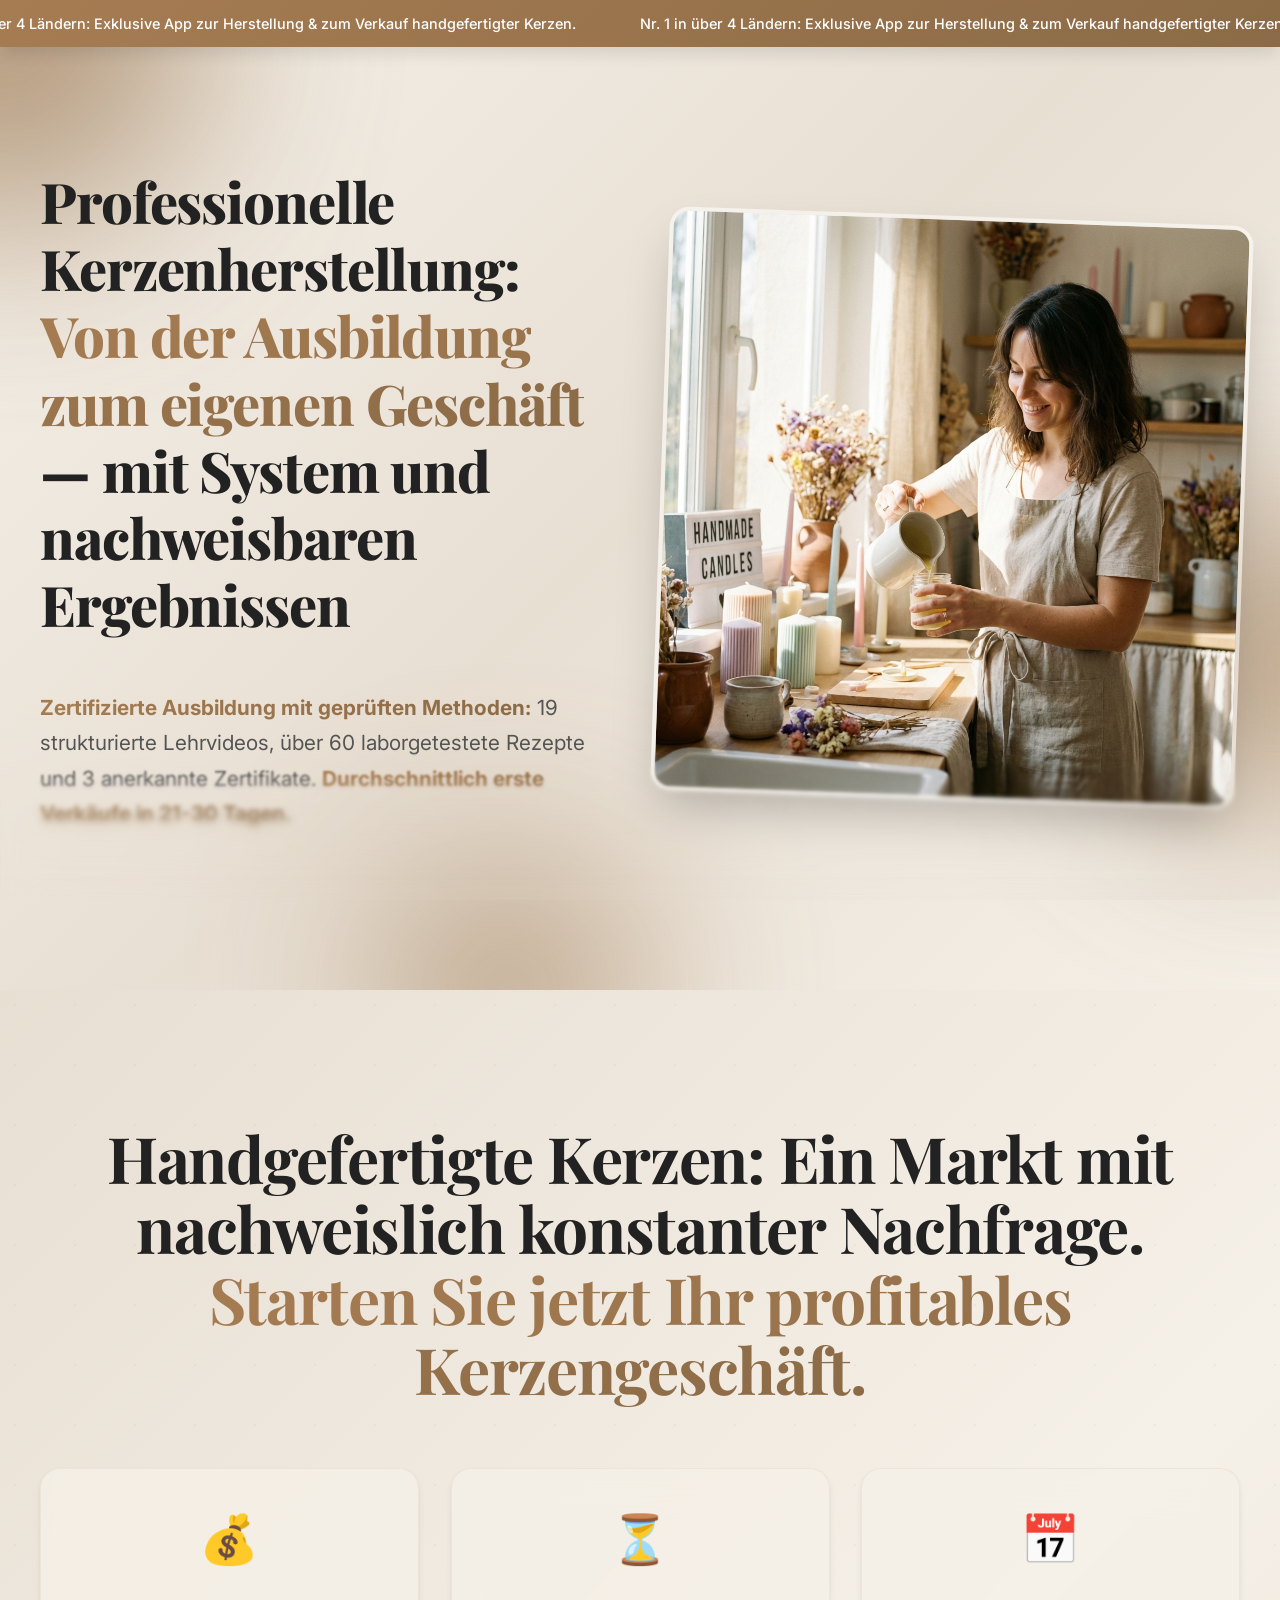
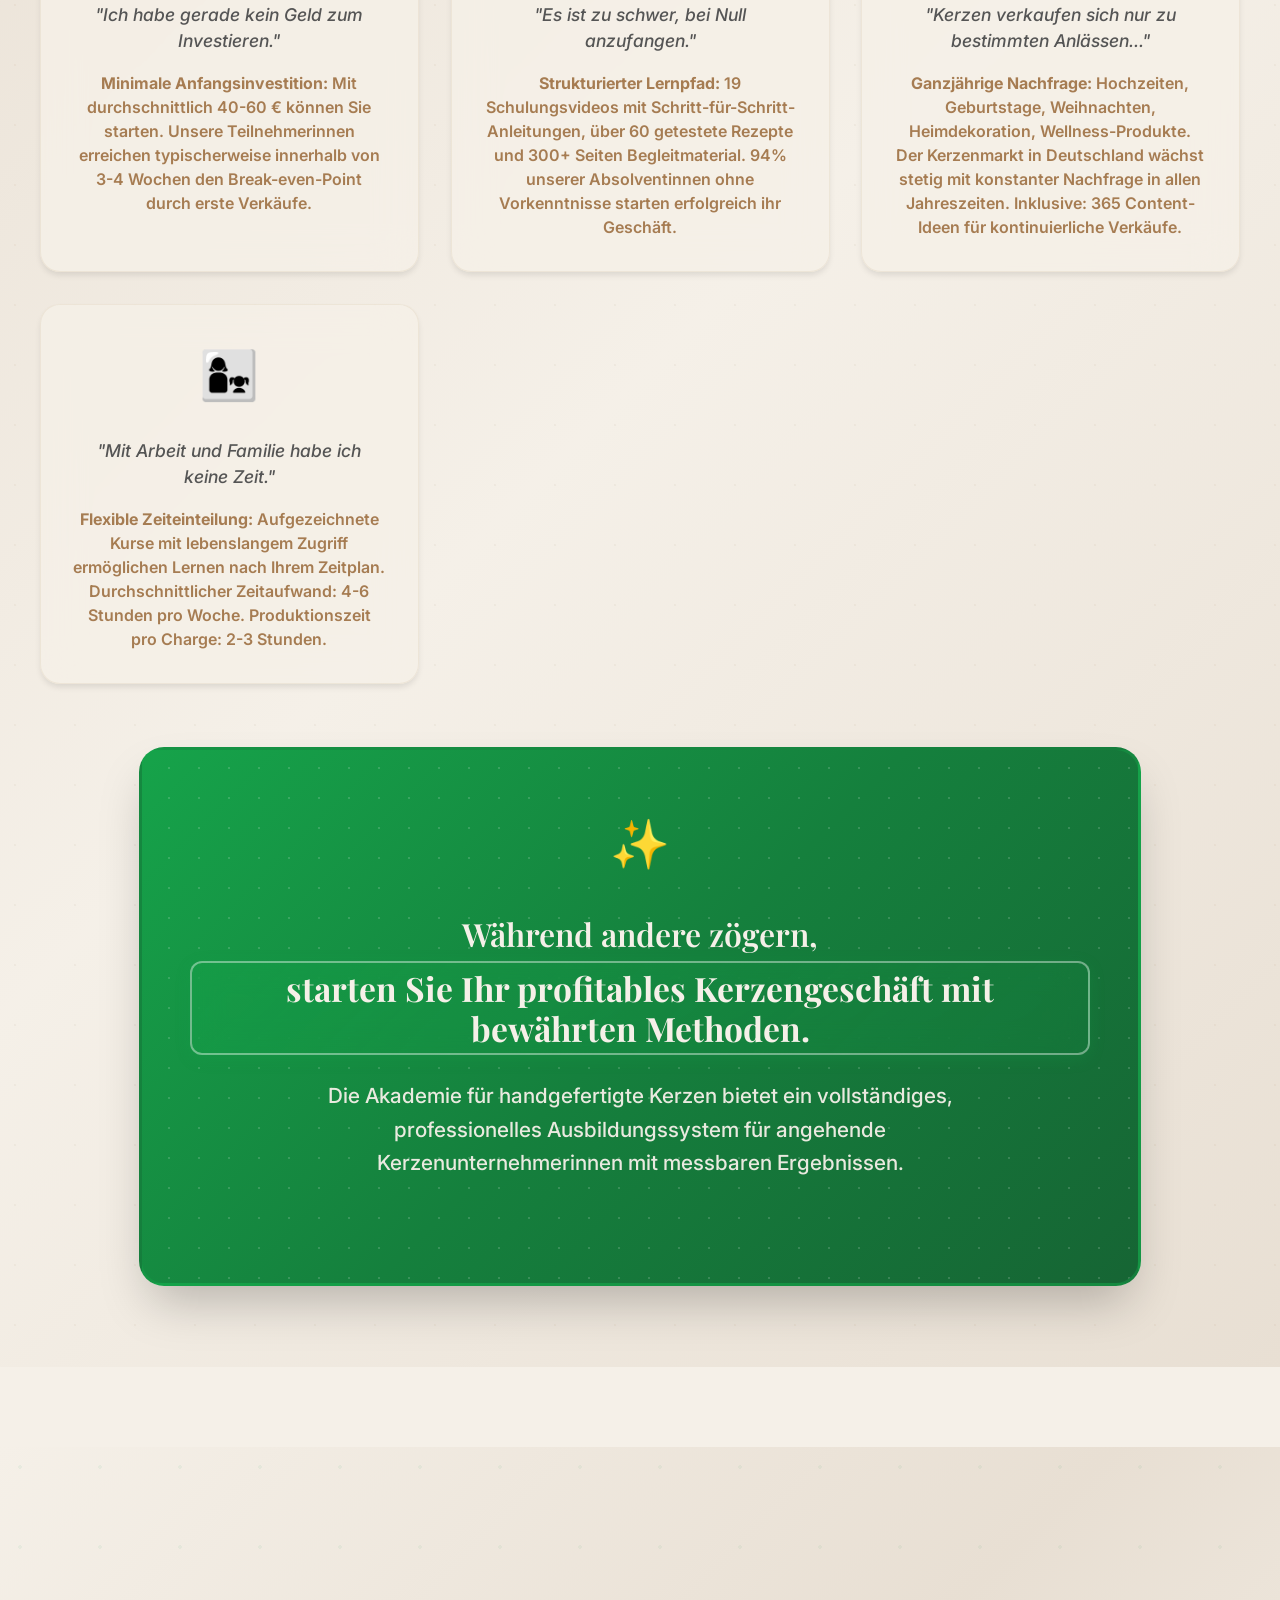
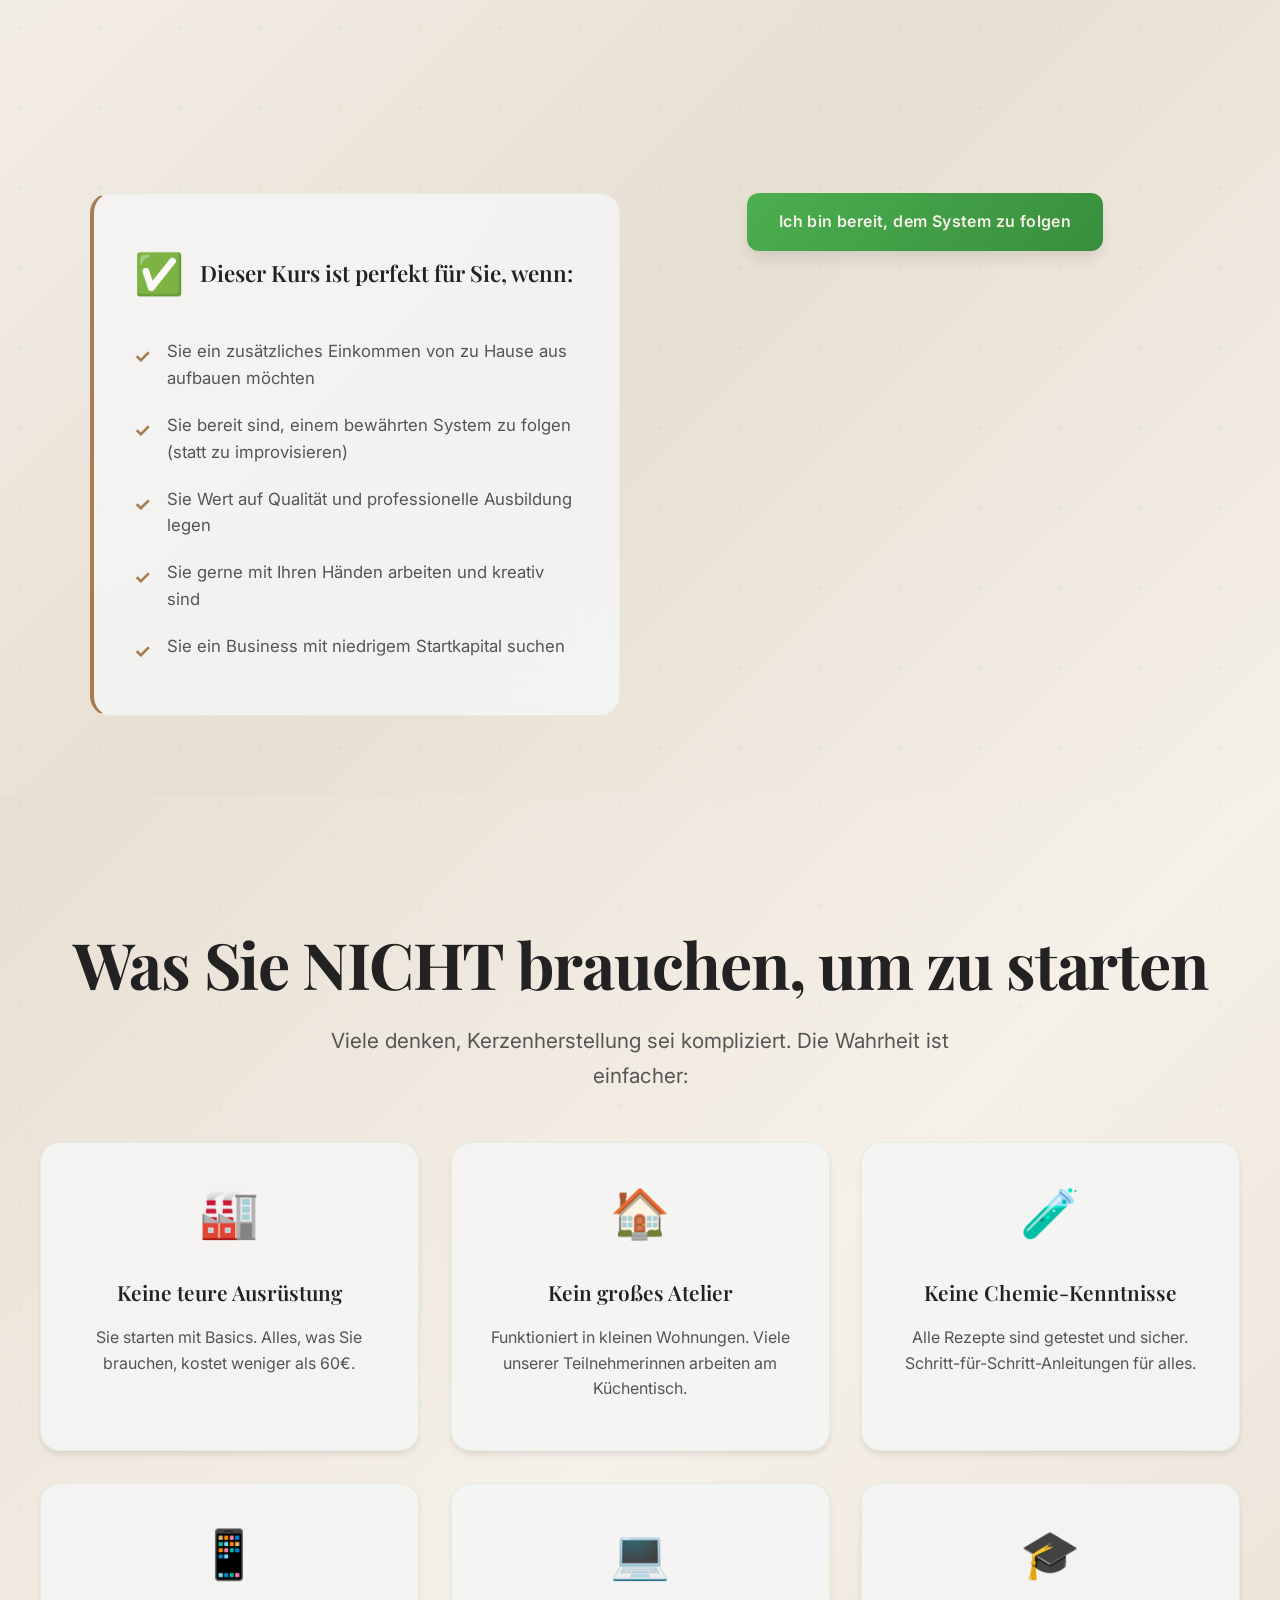
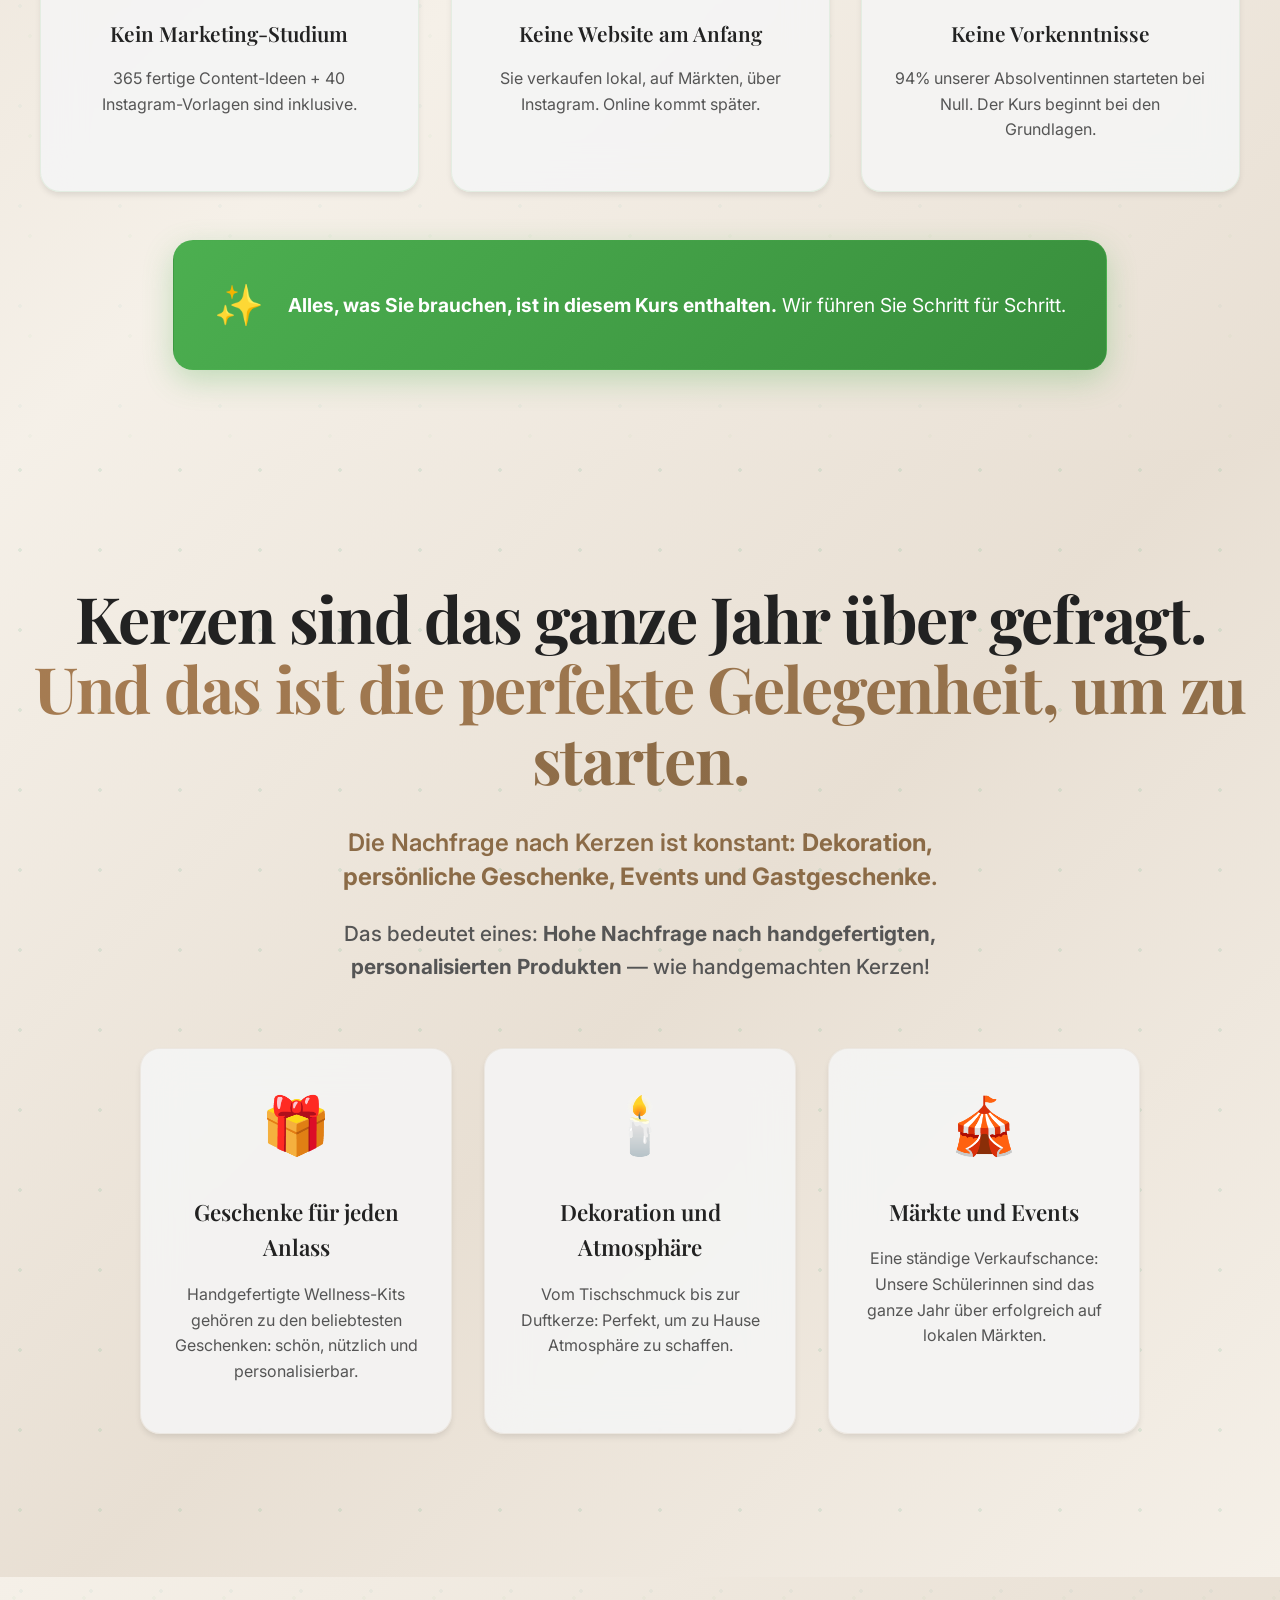
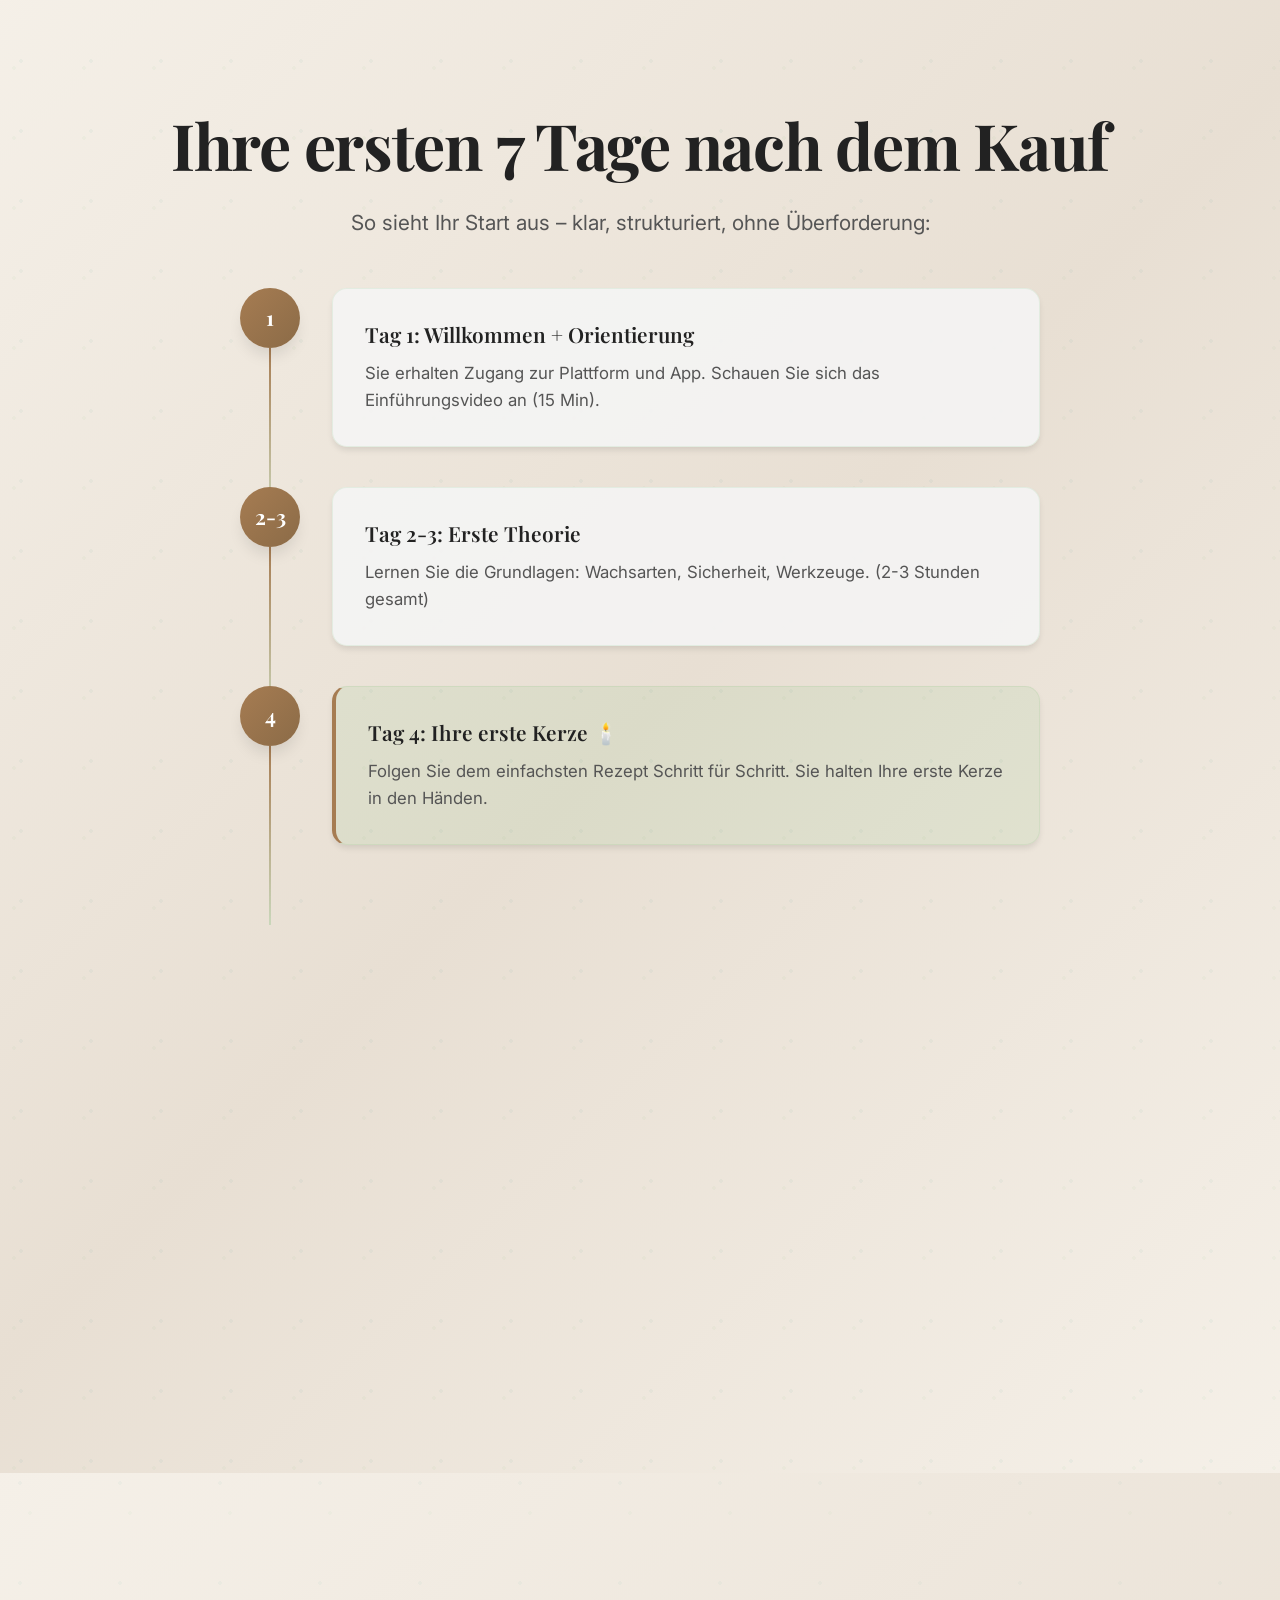
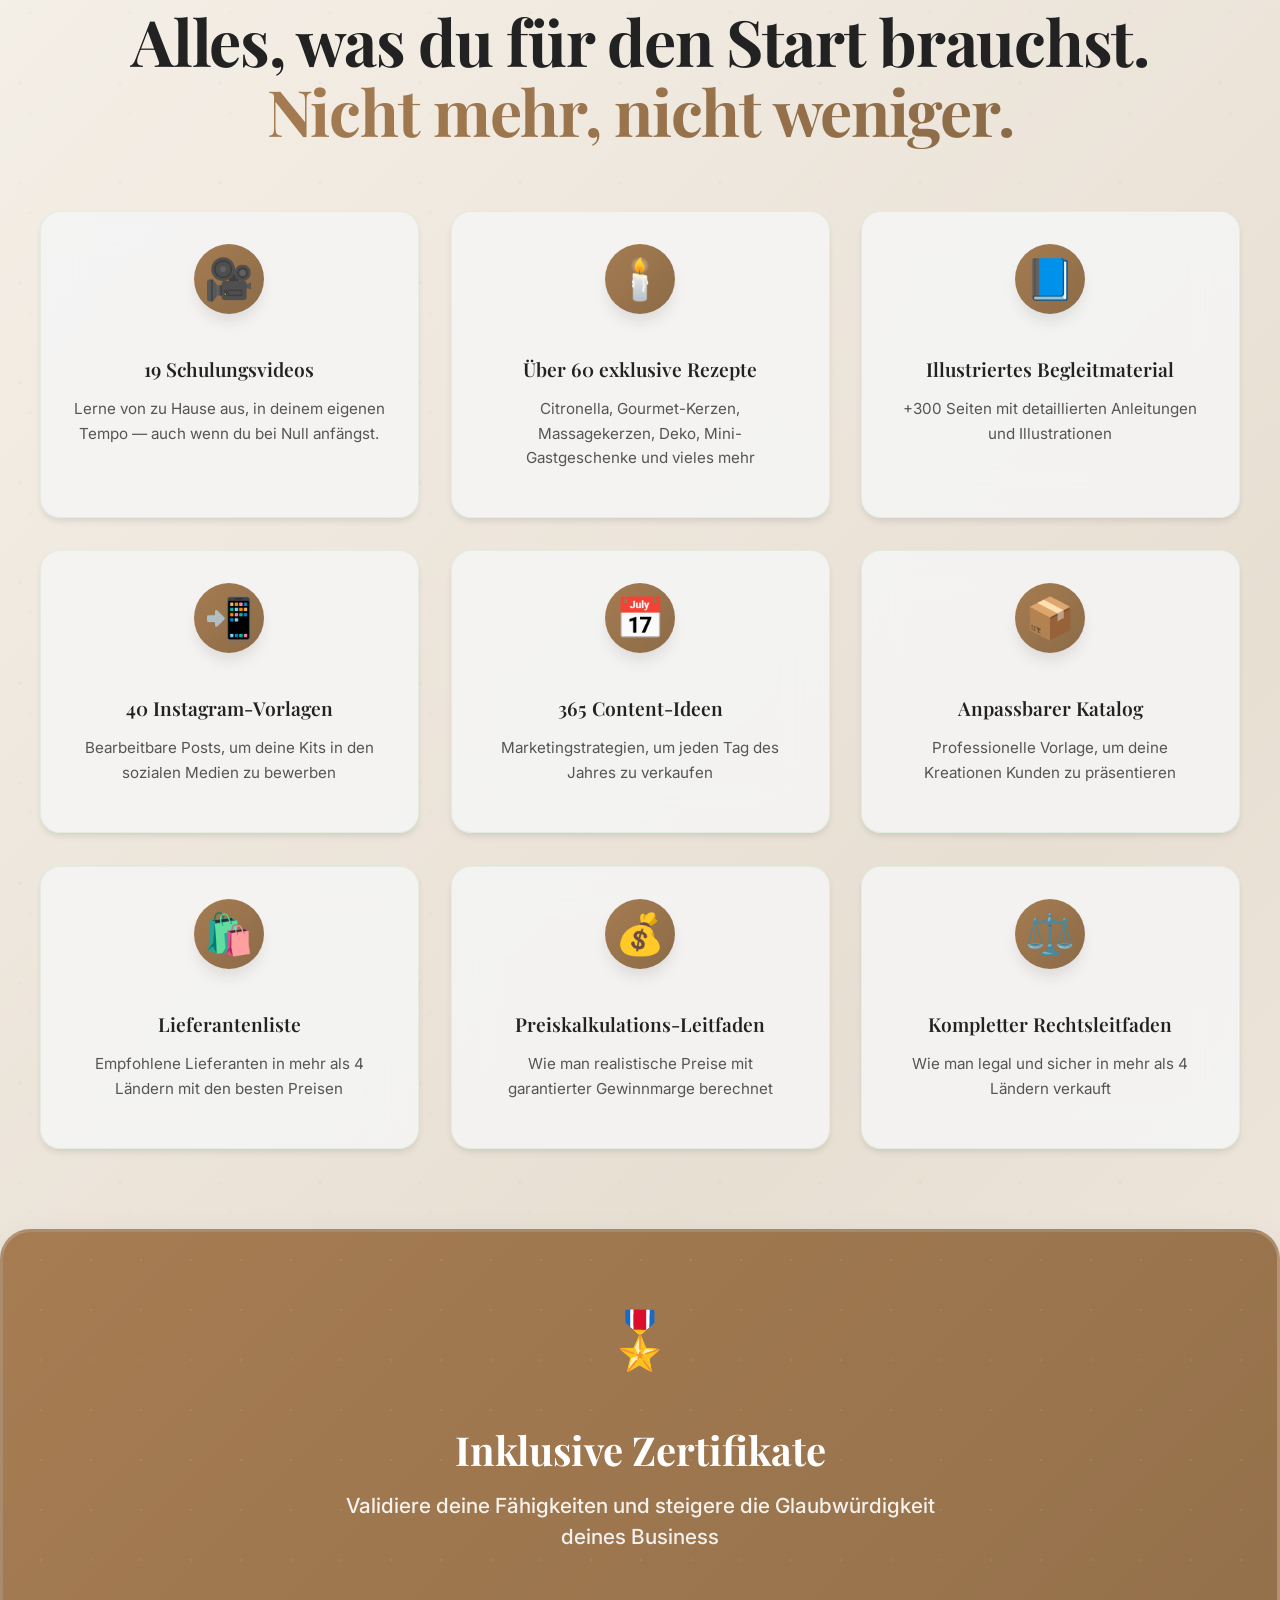
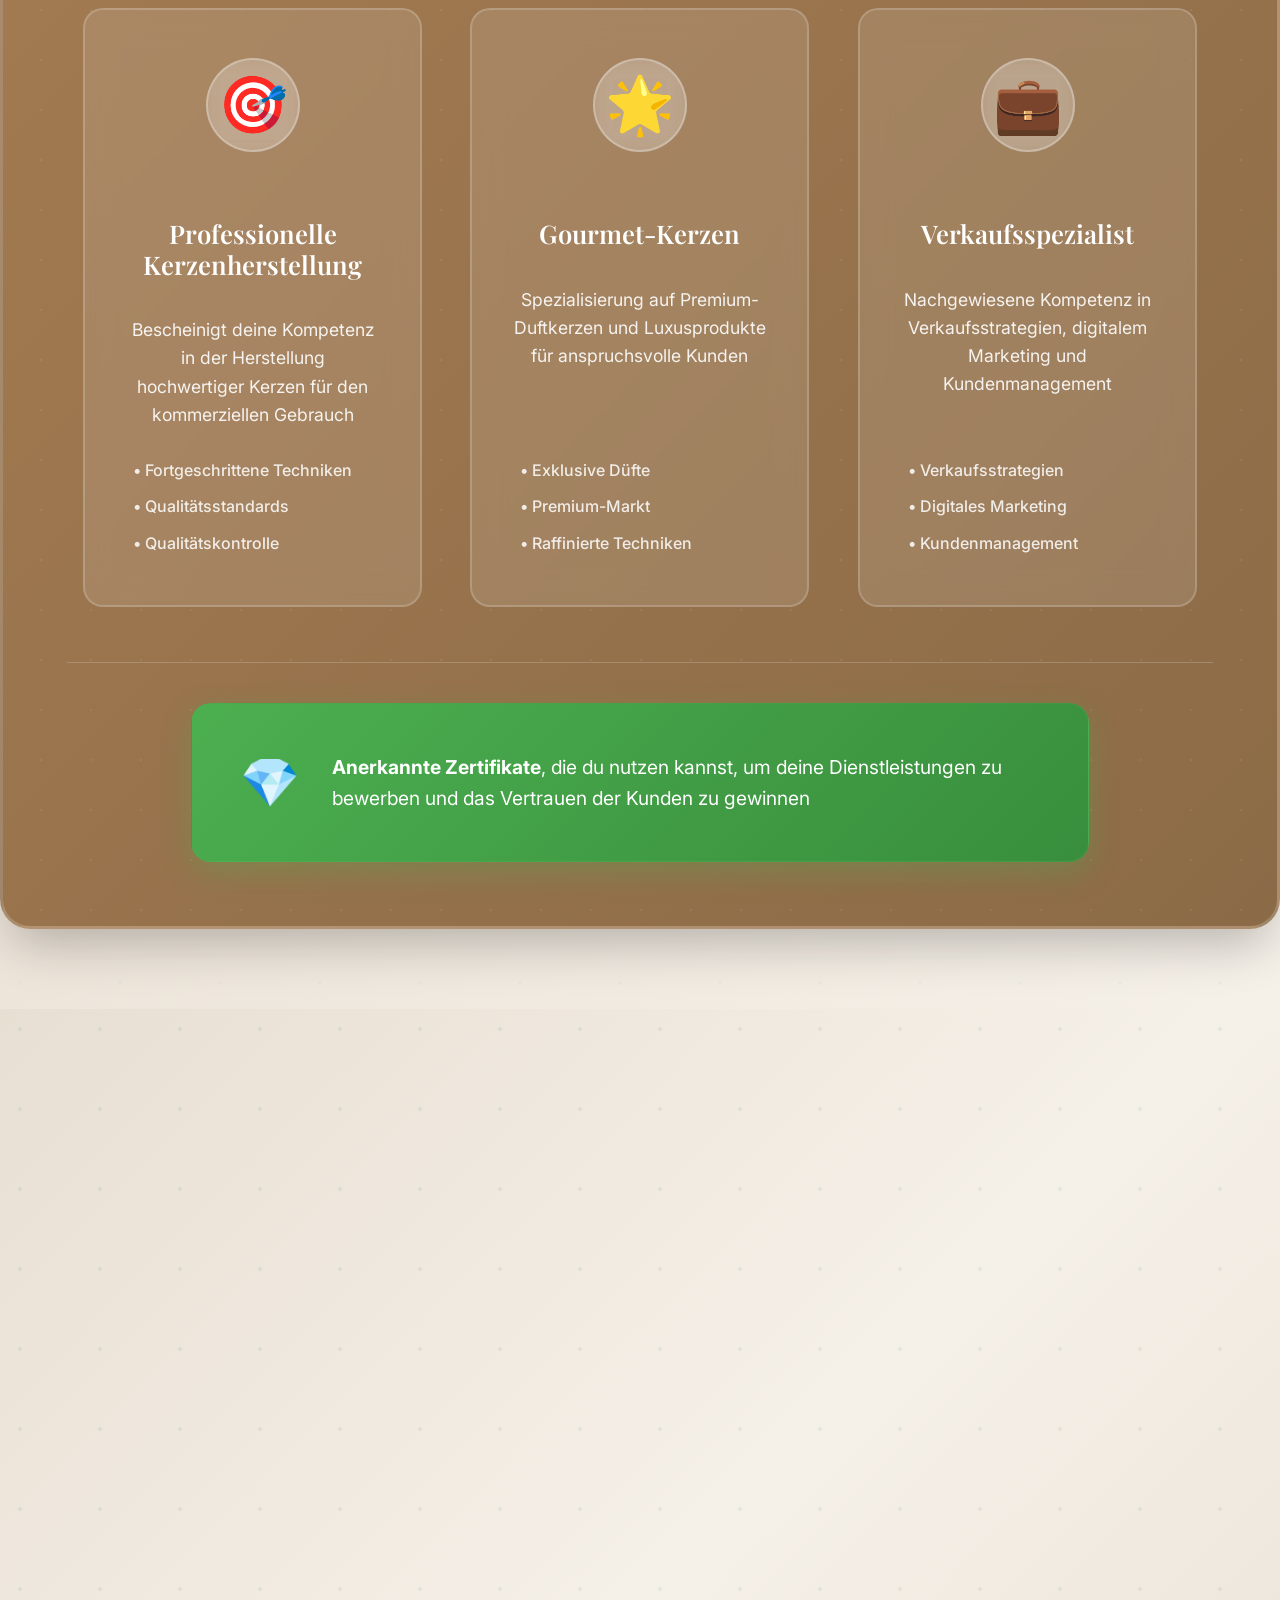
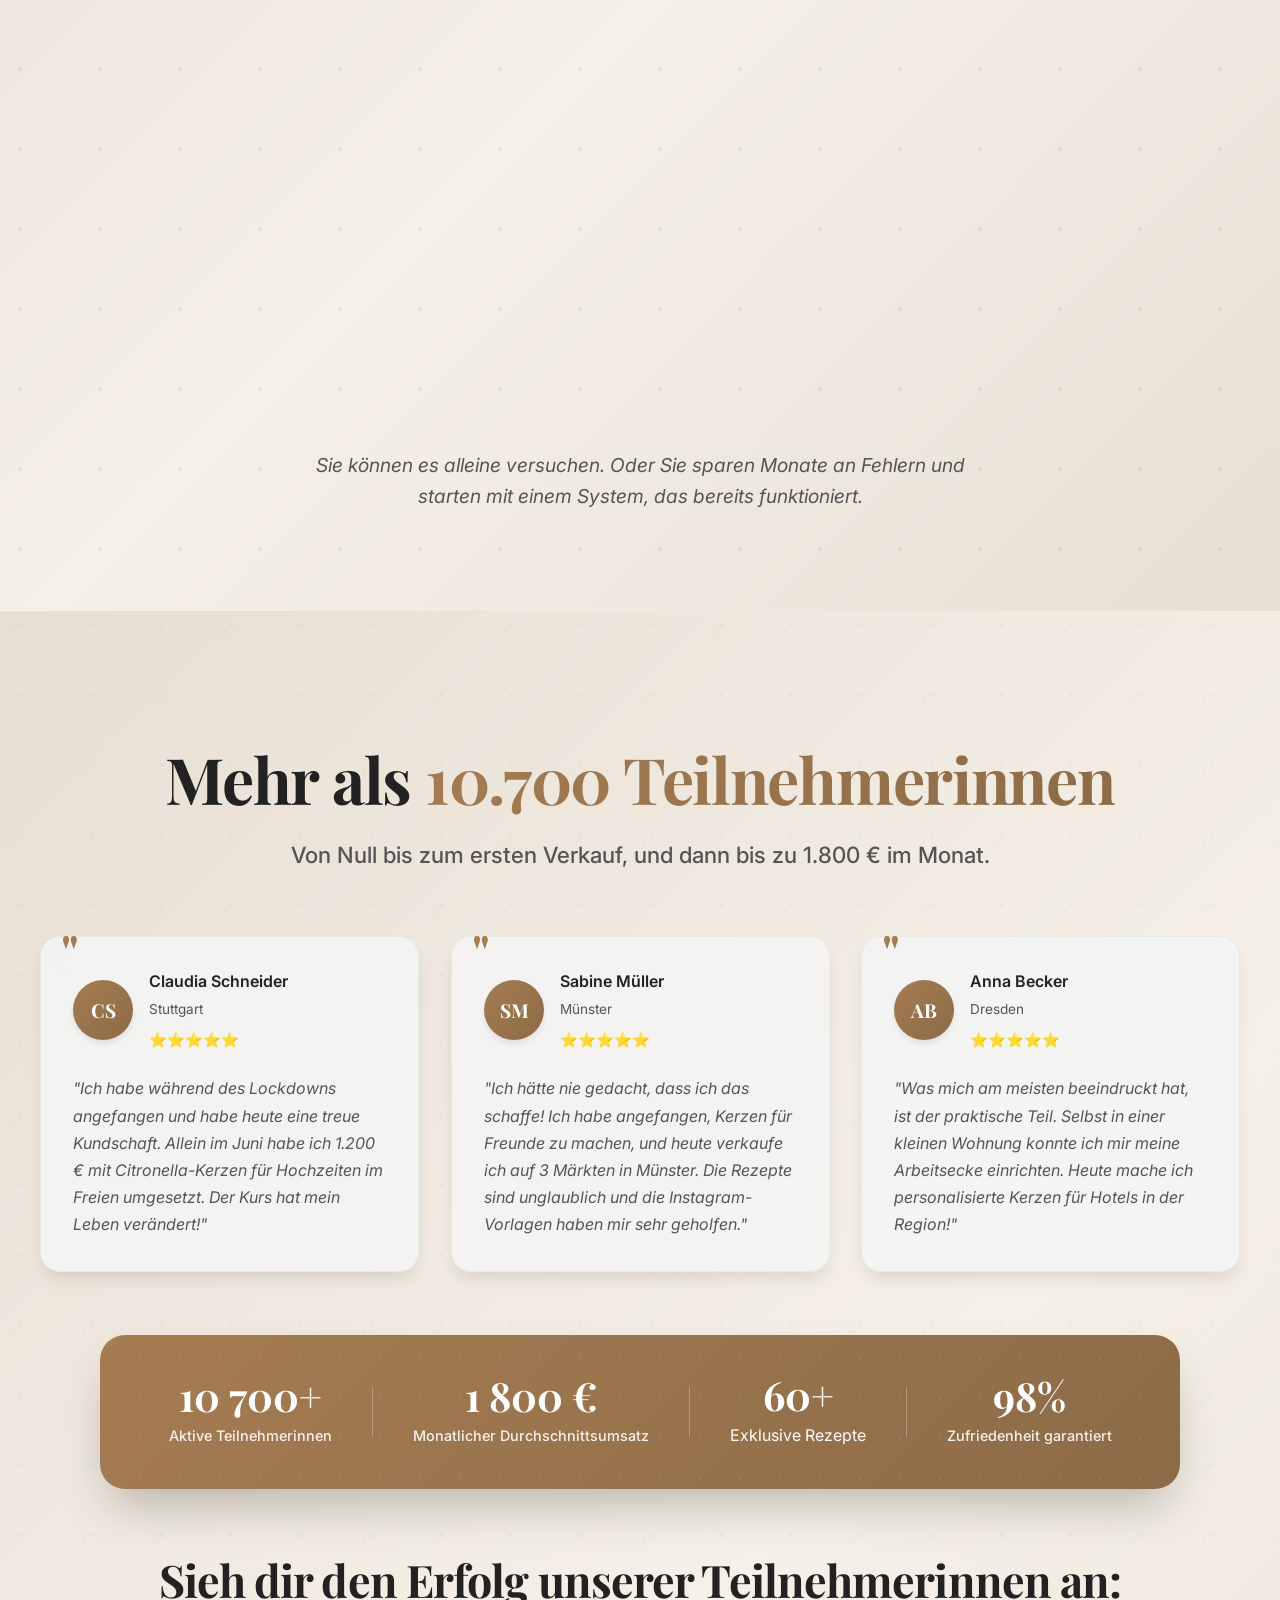
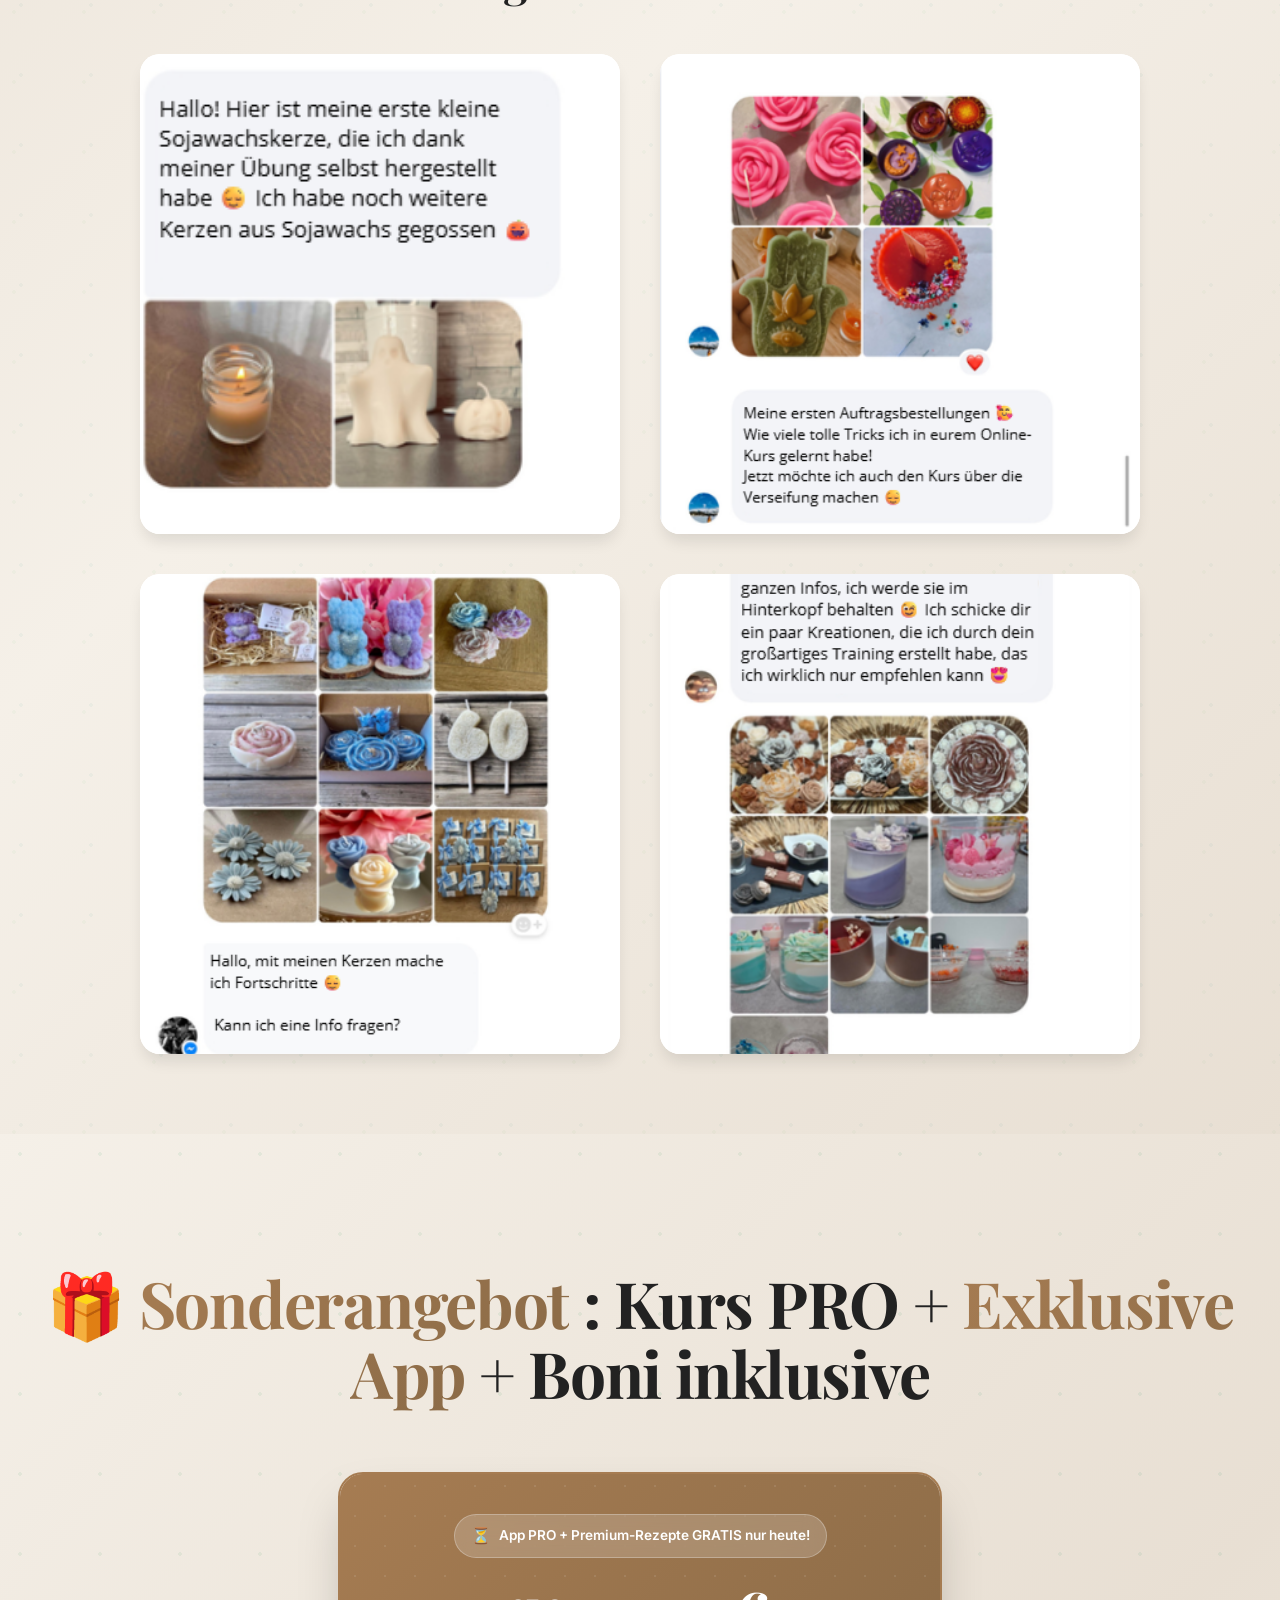
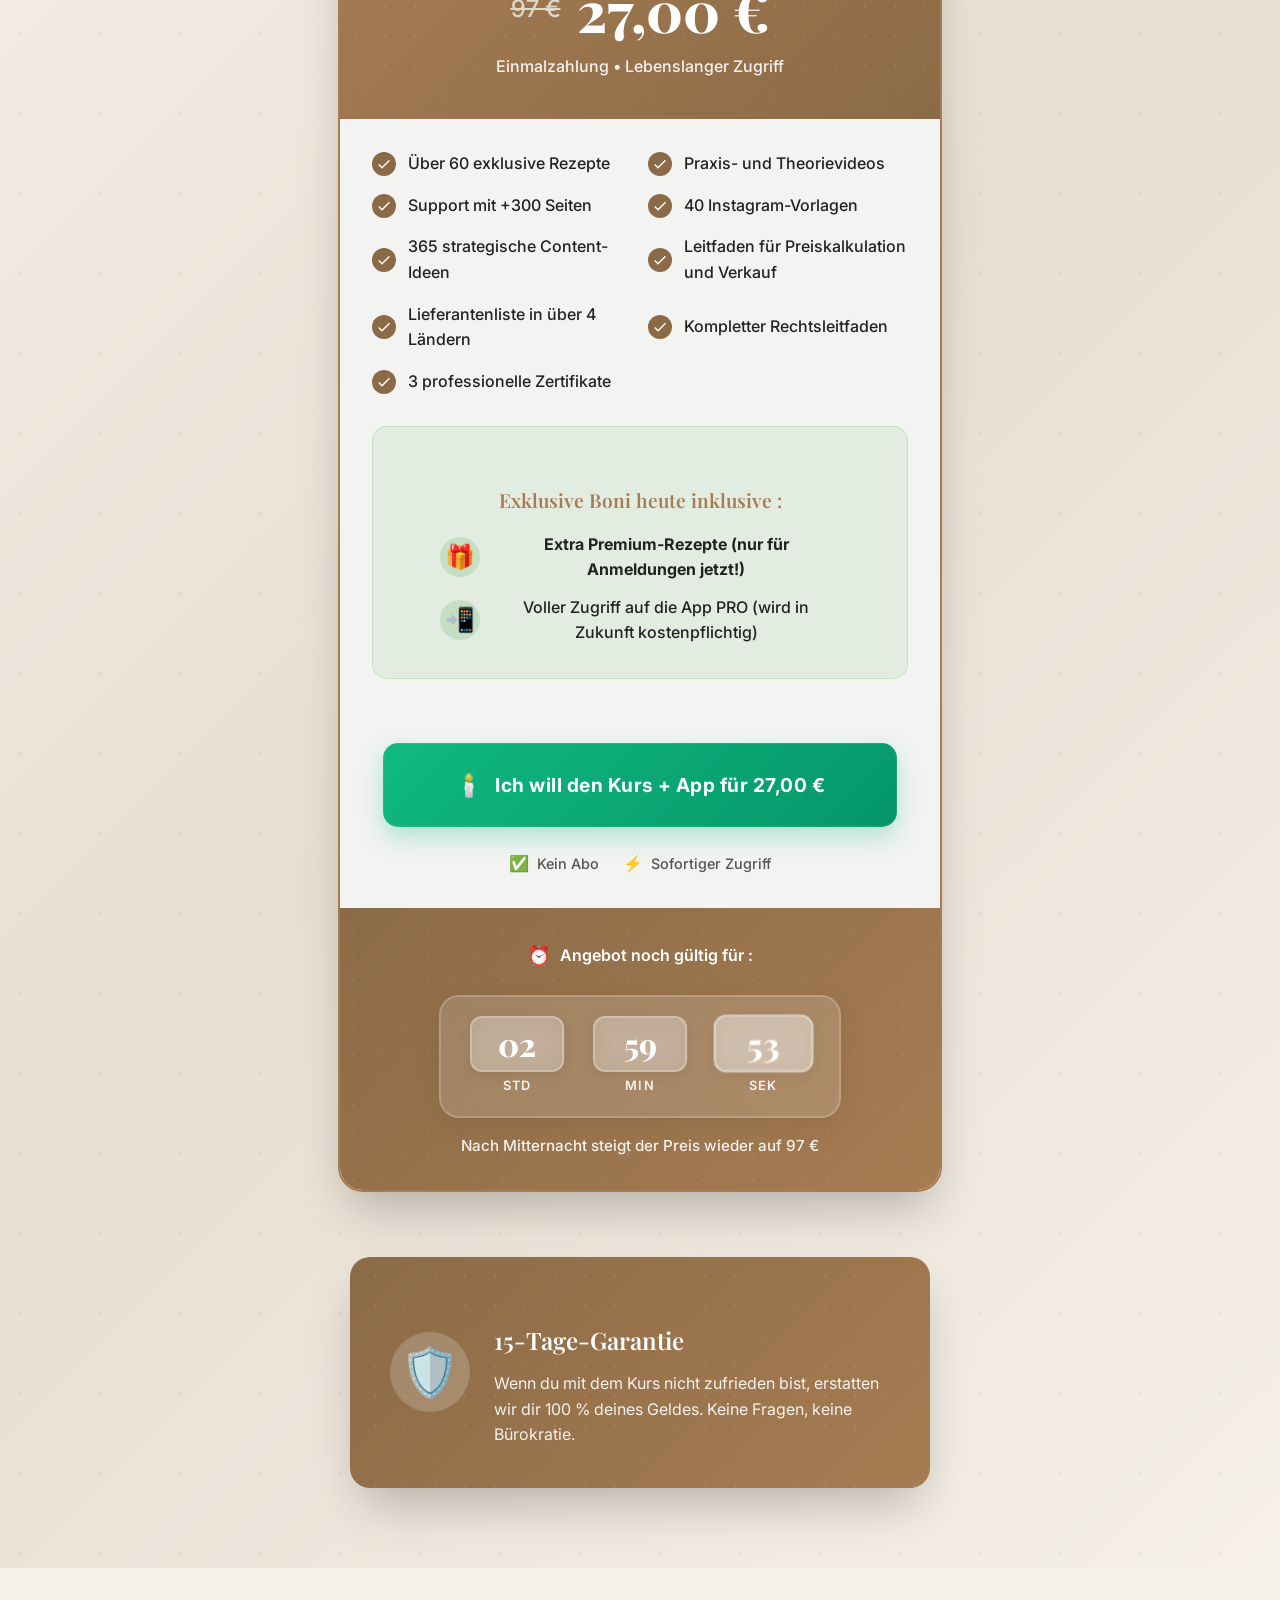
==== index.html @ 02fd7ca7 "feat: Kerzen landing page com funil de downsell em 3 páginas - index.html: página principal (27€) co" ====
<!DOCTYPE html><html lang="de" data-astro-cid-sckkx6r4=""><head>

  <meta charset="UTF-8">
  <meta name="viewport" content="width=device-width, initial-scale=1.0">
  <meta name="generator" content="Astro v5.9.2">
  <meta name="description" content="Lerne, handgefertigte Kerzen herzustellen und zu verkaufen — von zu Hause aus. Über 60 exklusive Rezepte. Erste Verkäufe in 21-30 Tagen.">
  <title>Akademie für handgefertigte Kerzen – Lernen Sie, Kerzen herzustellen und zu verkaufen</title>

  <script>
    window.pixelId = "694afeecf358d1adc4b3e8cd";
    var a = document.createElement("script");
    a.setAttribute("async", "");
    a.setAttribute("defer", "");
    a.setAttribute("src", "https://cdn.utmify.com.br/scripts/pixel/pixel.js");
    document.head.appendChild(a);
  </script><script async="" defer="" src="js/pixel.js"></script>

  <script src="js/latest.js" data-utmify-prevent-subids="" async="" defer=""></script>

  <!-- DNS Prefetch e Preconnect para domínios externos (Otimização Crítica) -->
  <link rel="dns-prefetch" href="https://plausible.io">
  <link rel="dns-prefetch" href="https://api6.ipify.org">
  <link rel="dns-prefetch" href="https://www.clarity.ms">

  <link rel="preconnect" href="https://plausible.io" crossorigin="">
  <link rel="preconnect" href="https://www.clarity.ms" crossorigin="">

  <!-- Preconnect para Google Fonts -->
  <link rel="preconnect" href="https://fonts.googleapis.com">
  <link rel="preconnect" href="https://fonts.gstatic.com" crossorigin="">

  <!-- Fontes otimizadas com font-display: swap -->
  <link rel="stylesheet" href="https://fonts.googleapis.com/css2?family=Playfair+Display:wght@400;500;600;700;800;900&family=Inter:wght@300;400;500;600;700;800&display=swap" media="print" onload="this.media='all'">
  <noscript>
    <link rel="stylesheet"
      href="https://fonts.googleapis.com/css2?family=Playfair+Display:wght@400;500;600;700;800;900&family=Inter:wght@300;400;500;600;700;800&display=swap">
  </noscript>

  <!-- Preload CSS crítico -->
  <link rel="preload" href="css/index.BtePxAs6.css" as="style">
  <link rel="stylesheet" href="css/index.BtePxAs6.css">

  <!-- Footer CSS -->
  <link rel="stylesheet" href="css/footer.css">
  <link rel="stylesheet" href="css/custom.css">

<script src="js/pa-EZl-5zaGTFA7fpNT9w5a4.js" async="" defer=""></script><script async="" src="https://www.clarity.ms/tag/utvuqqejyg"></script></head>



<body data-astro-cid-sckkx6r4=""><
  <div class="top-bar" data-astro-cid-lq7i5isa="">
    <div class="container" data-astro-cid-lq7i5isa="">
      <div class="top-bar-content" data-astro-cid-lq7i5isa="">
        <div class="marquee-track">
          <span class="marquee-item">Nr. 1 in über 4 Ländern: Exklusive App zur Herstellung &amp; zum Verkauf handgefertigter Kerzen.</span>
          <span class="marquee-item">Nr. 1 in über 4 Ländern: Exklusive App zur Herstellung &amp; zum Verkauf handgefertigter Kerzen.</span>
        </div>
      </div>
    </div>
  </div>
  <section class="hero" data-astro-cid-bbe6dxrz="">
    <div class="hero-background" data-astro-cid-bbe6dxrz="">
      <div class="gradient-orb orb-1" data-astro-cid-bbe6dxrz=""></div>
      <div class="gradient-orb orb-2" data-astro-cid-bbe6dxrz=""></div>
      <div class="gradient-orb orb-3" data-astro-cid-bbe6dxrz=""></div>
    </div>
    <div class="container hero-container" data-astro-cid-bbe6dxrz="">
      <div class="hero-content" data-astro-cid-bbe6dxrz="">

        <h1 class="hero-title" data-astro-cid-bbe6dxrz="">
          Professionelle Kerzenherstellung: <span class="gradient-text" data-astro-cid-bbe6dxrz="">Von der Ausbildung
            zum eigenen Geschäft</span> — mit System und nachweisbaren Ergebnissen
        </h1>
        <p class="hero-subtitle" data-astro-cid-bbe6dxrz="">
          <strong class="gradient-text" data-astro-cid-bbe6dxrz="">Zertifizierte Ausbildung mit geprüften
            Methoden:</strong> 19 strukturierte Lehrvideos, über 60 laborgetestete Rezepte und 3 anerkannte Zertifikate.
          
          <strong class="gradient-text" data-astro-cid-bbe6dxrz="">Durchschnittlich erste Verkäufe in 21-30
            Tagen.</strong>
        </p>
      </div>
      <div class="hero-image-wrapper">
        <img src="images/hero-human.png" alt="Frau stellt handgefertigte Kerzen her" class="hero-image">
      </div>
    </div>
  </section>

  <section class="objections section" data-astro-cid-fnvhmhbv="">
    <div class="container" data-astro-cid-fnvhmhbv="">
      <div class="section-header" data-astro-cid-fnvhmhbv="">
        <h2 class="section-title" data-astro-cid-fnvhmhbv="">
          Handgefertigte Kerzen: Ein Markt mit nachweislich konstanter Nachfrage.
          <br data-astro-cid-fnvhmhbv=""><span class="gradient-text" data-astro-cid-fnvhmhbv="">Starten Sie jetzt Ihr
            profitables Kerzengeschäft.</span>
        </h2>
      </div>
      <div class="objections-grid" data-astro-cid-fnvhmhbv="">
        <div class="objection-card card" data-astro-cid-fnvhmhbv="">
          <div class="objection-icon" data-astro-cid-fnvhmhbv="">💰</div>
          <p class="objection-text" data-astro-cid-fnvhmhbv="">"Ich habe gerade kein Geld zum Investieren."</p>
          <p class="objection-response" data-astro-cid-fnvhmhbv=""><strong>Minimale Anfangsinvestition:</strong> Mit
            durchschnittlich 40-60 € können Sie starten. Unsere Teilnehmerinnen erreichen typischerweise innerhalb von
            3-4 Wochen den Break-even-Point durch erste Verkäufe.</p>
        </div>
        <div class="objection-card card" data-astro-cid-fnvhmhbv="">
          <div class="objection-icon" data-astro-cid-fnvhmhbv="">⏳</div>
          <p class="objection-text" data-astro-cid-fnvhmhbv="">"Es ist zu schwer, bei Null anzufangen."</p>
          <p class="objection-response" data-astro-cid-fnvhmhbv=""><strong>Strukturierter Lernpfad:</strong> 19
            Schulungsvideos mit Schritt-für-Schritt-Anleitungen, über 60 getestete Rezepte und 300+ Seiten
            Begleitmaterial. 94% unserer Absolventinnen ohne Vorkenntnisse starten erfolgreich ihr Geschäft.</p>
        </div>

        <div class="objection-card card" data-astro-cid-fnvhmhbv="">
          <div class="objection-icon" data-astro-cid-fnvhmhbv="">📅</div>
          <p class="objection-text" data-astro-cid-fnvhmhbv="">"Kerzen verkaufen sich nur zu bestimmten Anlässen..."</p>
          <p class="objection-response" data-astro-cid-fnvhmhbv=""><strong>Ganzjährige Nachfrage:</strong> Hochzeiten,
            Geburtstage, Weihnachten, Heimdekoration, Wellness-Produkte. Der Kerzenmarkt in Deutschland wächst stetig
            mit konstanter Nachfrage in allen Jahreszeiten. Inklusive: 365 Content-Ideen für kontinuierliche Verkäufe.
          </p>
        </div>

        <div class="objection-card card" data-astro-cid-fnvhmhbv="">
          <div class="objection-icon" data-astro-cid-fnvhmhbv="">👩‍👧</div>
          <p class="objection-text" data-astro-cid-fnvhmhbv="">"Mit Arbeit und Familie habe ich keine Zeit."</p>
          <p class="objection-response" data-astro-cid-fnvhmhbv=""><strong>Flexible Zeiteinteilung:</strong>
            Aufgezeichnete Kurse mit lebenslangem Zugriff ermöglichen Lernen nach Ihrem Zeitplan. Durchschnittlicher
            Zeitaufwand: 4-6 Stunden pro Woche. Produktionszeit pro Charge: 2-3 Stunden.</p>
        </div>

      </div>
      <div class="solution-container" data-astro-cid-fnvhmhbv="">
        <div class="solution-box" data-astro-cid-fnvhmhbv="">
          <div class="solution-header" data-astro-cid-fnvhmhbv="">
            <div class="sparkle-icon" data-astro-cid-fnvhmhbv="">✨</div>
            <h3 class="main-headline" data-astro-cid-fnvhmhbv="">Während andere zögern,<br data-astro-cid-fnvhmhbv=""><span class="highlight-text" data-astro-cid-fnvhmhbv="">starten Sie Ihr
                profitables Kerzengeschäft mit bewährten Methoden.</span></h3>
            <p class="solution-subtitle" data-astro-cid-fnvhmhbv="">Die Akademie für handgefertigte Kerzen bietet ein
              vollständiges, professionelles Ausbildungssystem für angehende Kerzenunternehmerinnen mit messbaren
              Ergebnissen.</p>
          </div>

        </div>
      </div>
    </div>
  </section>

  <!-- NOVA SEÇÃO: Para quem é / Para quem NÃO é -->
  <section class="for-who section" data-astro-cid-forw="" ho="">
    <div class="container" data-astro-cid-forwho="">
      <section class="for-who section" data-astro-cid-forwho="">
        <div class="container" data-astro-cid-forwho="">
          <div class="section-header" data-astro-cid-forwho="">
            <h2 class="section-title" data-astro-cid-forwho="">
              Ist dieser Kurs das Richtige für Sie?
            </h2>
            <p class="section-subtitle" data-astro-cid-forwho="">
              Ehrlich gesagt: Nicht für jeden. Hier ist, wer am meisten profitiert – und wer nicht.
            </p>
          </div>

          <div class="for-who-wrapper">
            <div class="for-who-grid" data-astro-cid-forwho="">
              <!-- Para quem É -->
              <div class="for-who-card card-yes" data-astro-cid-forwho="">
                <div class="card-header" data-astro-cid-forwho="">
                  <div class="card-icon yes-icon" data-astro-cid-forwho="">✅</div>
                  <h3 data-astro-cid-forwho="">Dieser Kurs ist perfekt für Sie, wenn:</h3>
                </div>
                <ul class="for-who-list" data-astro-cid-forwho="">
                  <li data-astro-cid-forwho="">
                    <span class="check-icon" data-astro-cid-forwho="">✓</span>
                    Sie ein zusätzliches Einkommen von zu Hause aus aufbauen möchten
                  </li>
                  <li data-astro-cid-forwho="">
                    <span class="check-icon" data-astro-cid-forwho="">✓</span>
                    Sie bereit sind, einem bewährten System zu folgen (statt zu improvisieren)
                  </li>
                  <li data-astro-cid-forwho="">
                    <span class="check-icon" data-astro-cid-forwho="">✓</span>
                    Sie Wert auf Qualität und professionelle Ausbildung legen
                  </li>
                  <li data-astro-cid-forwho="">
                    <span class="check-icon" data-astro-cid-forwho="">✓</span>
                    Sie gerne mit Ihren Händen arbeiten und kreativ sind
                  </li>
                  <li data-astro-cid-forwho="">
                    <span class="check-icon" data-astro-cid-forwho="">✓</span>
                    Sie ein Business mit niedrigem Startkapital suchen
                  </li>
                </ul>
              </div>


              <div class="for-who-cta" data-astro-cid-forwho="">
                <a href="#pricing" class="btn btn-primary btn-large" data-astro-cid-forwho="">
                  <span class="btn-text" data-astro-cid-forwho="">Ich bin bereit, dem System zu folgen</span>
                </a>
              </div>
            </div>
          </div>
      </div></section>

      <!-- NOVA SEÇÃO: O que você NÃO precisa para começar -->
      <section class="what-not-need section" data-astro-cid-whatnot="">
        <div class="container" data-astro-cid-whatnot="">
          <div class="section-header" data-astro-cid-whatnot="">
            <h2 class="section-title" data-astro-cid-whatnot="">
              Was Sie NICHT brauchen, um zu starten
            </h2>
            <p class="section-subtitle" data-astro-cid-whatnot="">
              Viele denken, Kerzenherstellung sei kompliziert. Die Wahrheit ist einfacher:
            </p>
          </div>

          <div class="not-need-grid" data-astro-cid-whatnot="">
            <div class="not-need-item card" data-astro-cid-whatnot="">
              <div class="not-need-icon" data-astro-cid-whatnot="">🏭</div>
              <h3 data-astro-cid-whatnot="">Keine teure Ausrüstung</h3>
              <p data-astro-cid-whatnot="">Sie starten mit Basics. Alles, was Sie brauchen, kostet weniger als 60€.</p>
            </div>

            <div class="not-need-item card" data-astro-cid-whatnot="">
              <div class="not-need-icon" data-astro-cid-whatnot="">🏠</div>
              <h3 data-astro-cid-whatnot="">Kein großes Atelier</h3>
              <p data-astro-cid-whatnot="">Funktioniert in kleinen Wohnungen. Viele unserer Teilnehmerinnen arbeiten am
                Küchentisch.</p>
            </div>

            <div class="not-need-item card" data-astro-cid-whatnot="">
              <div class="not-need-icon" data-astro-cid-whatnot="">🧪</div>
              <h3 data-astro-cid-whatnot="">Keine Chemie-Kenntnisse</h3>
              <p data-astro-cid-whatnot="">Alle Rezepte sind getestet und sicher. Schritt-für-Schritt-Anleitungen für
                alles.
              </p>
            </div>

            <div class="not-need-item card" data-astro-cid-whatnot="">
              <div class="not-need-icon" data-astro-cid-whatnot="">📱</div>
              <h3 data-astro-cid-whatnot="">Kein Marketing-Studium</h3>
              <p data-astro-cid-whatnot="">365 fertige Content-Ideen + 40 Instagram-Vorlagen sind inklusive.</p>
            </div>

            <div class="not-need-item card" data-astro-cid-whatnot="">
              <div class="not-need-icon" data-astro-cid-whatnot="">💻</div>
              <h3 data-astro-cid-whatnot="">Keine Website am Anfang</h3>
              <p data-astro-cid-whatnot="">Sie verkaufen lokal, auf Märkten, über Instagram. Online kommt später.</p>
            </div>

            <div class="not-need-item card" data-astro-cid-whatnot="">
              <div class="not-need-icon" data-astro-cid-whatnot="">🎓</div>
              <h3 data-astro-cid-whatnot="">Keine Vorkenntnisse</h3>
              <p data-astro-cid-whatnot="">94% unserer Absolventinnen starteten bei Null. Der Kurs beginnt bei den
                Grundlagen.</p>
            </div>
          </div>

          <div class="not-need-footer" data-astro-cid-whatnot="">
            <div class="footer-highlight" data-astro-cid-whatnot="">
              <div class="highlight-icon" data-astro-cid-whatnot="">✨</div>
              <p class="footer-text" data-astro-cid-whatnot="">
                <strong>Alles, was Sie brauchen, ist in diesem Kurs enthalten.</strong> Wir führen Sie Schritt für
                Schritt.
              </p>
            </div>
          </div>
        </div>
      </section>

      <section class="bonuses section" data-astro-cid-k4wrylkf="">
        <div class="container" data-astro-cid-k4wrylkf="">
          <div class="section-header" data-astro-cid-k4wrylkf="">
            <h2 class="section-title" data-astro-cid-k4wrylkf="">
              Kerzen sind das ganze Jahr über gefragt.
              <br data-astro-cid-k4wrylkf=""><span class="gradient-text" data-astro-cid-k4wrylkf="">Und das ist die
                perfekte
                Gelegenheit, um zu starten.</span>
            </h2>
            <div class="intro-content" data-astro-cid-k4wrylkf="">
              <p class="highlight-text" data-astro-cid-k4wrylkf="">
                Die Nachfrage nach Kerzen ist konstant: <strong data-astro-cid-k4wrylkf="">Dekoration, persönliche
                  Geschenke, Events und Gastgeschenke</strong>.
              </p>
              <p class="intro-description" data-astro-cid-k4wrylkf="">
                Das bedeutet eines: <strong data-astro-cid-k4wrylkf="">Hohe Nachfrage nach handgefertigten,
                  personalisierten
                  Produkten</strong> — wie handgemachten Kerzen!
              </p>
            </div>
          </div>
          <div class="opportunities-grid" data-astro-cid-k4wrylkf="">
            <div class="opportunity-card card" data-astro-cid-k4wrylkf="">
              <div class="card-icon" data-astro-cid-k4wrylkf="">🎁</div>
              <h3 data-astro-cid-k4wrylkf="">Geschenke für jeden Anlass</h3>
              <p data-astro-cid-k4wrylkf="">Handgefertigte Wellness-Kits gehören zu den beliebtesten Geschenken: schön,
                nützlich
                und personalisierbar.</p>
            </div>
            <div class="opportunity-card card" data-astro-cid-k4wrylkf="">
              <div class="card-icon" data-astro-cid-k4wrylkf="">🕯️</div>
              <h3 data-astro-cid-k4wrylkf="">Dekoration und Atmosphäre</h3>
              <p data-astro-cid-k4wrylkf="">Vom Tischschmuck bis zur Duftkerze: Perfekt, um zu Hause Atmosphäre zu schaffen.
              </p>
            </div>
            <div class="opportunity-card card" data-astro-cid-k4wrylkf="">
              <div class="card-icon" data-astro-cid-k4wrylkf="">🎪</div>
              <h3 data-astro-cid-k4wrylkf="">Märkte und Events</h3>
              <p data-astro-cid-k4wrylkf="">Eine ständige Verkaufschance: Unsere Schülerinnen sind das ganze Jahr über
                erfolgreich auf lokalen Märkten.</p>
            </div>
          </div>
        </div>
      </section>

      <!-- NOVA SEÇÃO: Seus primeiros 7 dias após a compra -->
      <section class="first-seven-days section" data-astro-cid-sevendays="">
        <div class="container" data-astro-cid-sevendays="">
          <div class="section-header" data-astro-cid-sevendays="">
            <h2 class="section-title" data-astro-cid-sevendays="">
              Ihre ersten 7 Tage nach dem Kauf
            </h2>
            <p class="section-subtitle" data-astro-cid-sevendays="">
              So sieht Ihr Start aus – klar, strukturiert, ohne Überforderung:
            </p>
          </div>

          <div class="timeline" data-astro-cid-sevendays="">
            <div class="timeline-item" data-astro-cid-sevendays="">
              <div class="timeline-marker" data-astro-cid-sevendays="">
                <span class="day-number" data-astro-cid-sevendays="">1</span>
              </div>
              <div class="timeline-content card" data-astro-cid-sevendays="">
                <h3 data-astro-cid-sevendays="">Tag 1: Willkommen + Orientierung</h3>
                <p data-astro-cid-sevendays="">Sie erhalten Zugang zur Plattform und App. Schauen Sie sich das
                  Einführungsvideo an (15 Min).</p>
              </div>
            </div>

            <div class="timeline-item" data-astro-cid-sevendays="">
              <div class="timeline-marker" data-astro-cid-sevendays="">
                <span class="day-number" data-astro-cid-sevendays="">2-3</span>
              </div>
              <div class="timeline-content card" data-astro-cid-sevendays="">
                <h3 data-astro-cid-sevendays="">Tag 2-3: Erste Theorie</h3>
                <p data-astro-cid-sevendays="">Lernen Sie die Grundlagen: Wachsarten, Sicherheit, Werkzeuge. (2-3
                  Stunden
                  gesamt)</p>
              </div>
            </div>

            <div class="timeline-item" data-astro-cid-sevendays="">
              <div class="timeline-marker" data-astro-cid-sevendays="">
                <span class="day-number" data-astro-cid-sevendays="">4</span>
              </div>
              <div class="timeline-content card highlight" data-astro-cid-sevendays="">
                <h3 data-astro-cid-sevendays="">Tag 4: Ihre erste Kerze 🕯️</h3>
                <p data-astro-cid-sevendays="">Folgen Sie dem einfachsten Rezept Schritt für Schritt. Sie halten Ihre erste Kerze in den Händen.</p>
              </div>
            </div>

            <div class="timeline-item" data-astro-cid-sevendays="">
              <div class="timeline-marker" data-astro-cid-sevendays="">
                <span class="day-number" data-astro-cid-sevendays="">5</span>
              </div>
              <div class="timeline-content card" data-astro-cid-sevendays="">
                <h3 data-astro-cid-sevendays="">Tag 5: Preiskalkulation</h3>
                <p data-astro-cid-sevendays="">Nutzen Sie die App, um Ihre Kosten und Verkaufspreise zu berechnen.</p>
              </div>
            </div>

            <div class="timeline-item" data-astro-cid-sevendays="">
              <div class="timeline-marker" data-astro-cid-sevendays="">
                <span class="day-number" data-astro-cid-sevendays="">6-7</span>
              </div>
              <div class="timeline-content card" data-astro-cid-sevendays="">
                <h3 data-astro-cid-sevendays="">Tag 6-7: Planung</h3>
                <p data-astro-cid-sevendays="">Wählen Sie Ihre ersten 3 Rezepte für den Verkauf. Erstellen Sie Ihren
                  ersten
                  Post mit unseren Vorlagen.</p>
              </div>
            </div>
          </div>

          <div class="seven-days-footer" data-astro-cid-sevendays="">
            <div class="footer-highlight" data-astro-cid-sevendays="">
              <div class="highlight-icon" data-astro-cid-sevendays="">🎯</div>
              <p class="footer-text" data-astro-cid-sevendays="">
                <strong>Nach 7 Tagen haben Sie nicht nur Wissen – Sie haben ein fertiges Produkt und einen
                  Plan.</strong>
              </p>
            </div>
          </div>
        </div>
      </section>

      <section class="course-content section" data-astro-cid-hk23i5wu="">
        <div class="container" data-astro-cid-hk23i5wu="">
          <div class="section-header" data-astro-cid-hk23i5wu="">
            <h2 class="section-title" data-astro-cid-hk23i5wu="">
              Alles, was du für den Start brauchst.
              <br data-astro-cid-hk23i5wu=""><span class="gradient-text" data-astro-cid-hk23i5wu="">Nicht mehr, nicht
                weniger.</span>
            </h2>
          </div>
          <div class="content-grid" data-astro-cid-hk23i5wu="">
            <div class="content-item card" data-astro-cid-hk23i5wu="">
              <div class="content-icon" data-astro-cid-hk23i5wu="">🎥</div>
              <div class="content-body" data-astro-cid-hk23i5wu="">
                <h3 data-astro-cid-hk23i5wu="">19 Schulungsvideos</h3>
                <p data-astro-cid-hk23i5wu="">Lerne von zu Hause aus, in deinem eigenen Tempo — auch wenn du bei Null
                  anfängst.</p>
              </div>
            </div>
            <div class="content-item card" data-astro-cid-hk23i5wu="">
              <div class="content-icon" data-astro-cid-hk23i5wu="">🕯️</div>
              <div class="content-body" data-astro-cid-hk23i5wu="">
                <h3 data-astro-cid-hk23i5wu="">Über 60 exklusive Rezepte</h3>
                <p data-astro-cid-hk23i5wu="">Citronella, Gourmet-Kerzen, Massagekerzen, Deko, Mini-Gastgeschenke und vieles mehr</p>
              </div>
            </div>
            <div class="content-item card" data-astro-cid-hk23i5wu="">
              <div class="content-icon" data-astro-cid-hk23i5wu="">📘</div>
              <div class="content-body" data-astro-cid-hk23i5wu="">
                <h3 data-astro-cid-hk23i5wu="">Illustriertes Begleitmaterial</h3>
                <p data-astro-cid-hk23i5wu="">+300 Seiten mit detaillierten Anleitungen und Illustrationen</p>
              </div>
            </div>
            <div class="content-item card" data-astro-cid-hk23i5wu="">
              <div class="content-icon" data-astro-cid-hk23i5wu="">📲</div>
              <div class="content-body" data-astro-cid-hk23i5wu="">
                <h3 data-astro-cid-hk23i5wu="">40 Instagram-Vorlagen</h3>
                <p data-astro-cid-hk23i5wu="">Bearbeitbare Posts, um deine Kits in den sozialen Medien zu bewerben</p>
              </div>
            </div>
            <div class="content-item card" data-astro-cid-hk23i5wu="">
              <div class="content-icon" data-astro-cid-hk23i5wu="">📅</div>
              <div class="content-body" data-astro-cid-hk23i5wu="">
                <h3 data-astro-cid-hk23i5wu="">365 Content-Ideen</h3>
                <p data-astro-cid-hk23i5wu="">Marketingstrategien, um jeden Tag des Jahres zu verkaufen</p>
              </div>
            </div>
            <div class="content-item card" data-astro-cid-hk23i5wu="">
              <div class="content-icon" data-astro-cid-hk23i5wu="">📦</div>
              <div class="content-body" data-astro-cid-hk23i5wu="">
                <h3 data-astro-cid-hk23i5wu="">Anpassbarer Katalog</h3>
                <p data-astro-cid-hk23i5wu="">Professionelle Vorlage, um deine Kreationen Kunden zu präsentieren</p>
              </div>
            </div>
            <div class="content-item card" data-astro-cid-hk23i5wu="">
              <div class="content-icon" data-astro-cid-hk23i5wu="">🛍️</div>
              <div class="content-body" data-astro-cid-hk23i5wu="">
                <h3 data-astro-cid-hk23i5wu="">Lieferantenliste</h3>
                <p data-astro-cid-hk23i5wu="">Empfohlene Lieferanten in mehr als 4 Ländern mit den besten Preisen</p>
              </div>
            </div>
            <div class="content-item card" data-astro-cid-hk23i5wu="">
              <div class="content-icon" data-astro-cid-hk23i5wu="">💰</div>
              <div class="content-body" data-astro-cid-hk23i5wu="">
                <h3 data-astro-cid-hk23i5wu="">Preiskalkulations-Leitfaden</h3>
                <p data-astro-cid-hk23i5wu="">Wie man realistische Preise mit garantierter Gewinnmarge berechnet</p>
              </div>
            </div>
            <div class="content-item card" data-astro-cid-hk23i5wu="">
              <div class="content-icon" data-astro-cid-hk23i5wu="">⚖️</div>
              <div class="content-body" data-astro-cid-hk23i5wu="">
                <h3 data-astro-cid-hk23i5wu="">Kompletter Rechtsleitfaden</h3>
                <p data-astro-cid-hk23i5wu="">Wie man legal und sicher in mehr als 4 Ländern verkauft</p>
              </div>
            </div>
          </div>
          <div class="certificates-section" data-astro-cid-hk23i5wu="">
            <div class="certificates-container" data-astro-cid-hk23i5wu="">
              <div class="certificates-header" data-astro-cid-hk23i5wu="">
                <div class="header-icon" data-astro-cid-hk23i5wu="">🎖️</div>
                <h3 data-astro-cid-hk23i5wu="">Inklusive Zertifikate</h3>
                <p class="header-subtitle" data-astro-cid-hk23i5wu="">Validiere deine Fähigkeiten und steigere die
                  Glaubwürdigkeit deines Business</p>
              </div>
              <div class="certificates-grid" data-astro-cid-hk23i5wu="">
                <div class="certificate-item" data-astro-cid-hk23i5wu="">
                  <div class="cert-icon-wrapper" data-astro-cid-hk23i5wu="">
                    <div class="cert-icon" data-astro-cid-hk23i5wu="">🎯</div>
                  </div>
                  <div class="cert-content" data-astro-cid-hk23i5wu="">
                    <h4 data-astro-cid-hk23i5wu="">Professionelle Kerzenherstellung</h4>
                    <p class="cert-description" data-astro-cid-hk23i5wu="">Bescheinigt deine Kompetenz in der Herstellung hochwertiger Kerzen für den kommerziellen Gebrauch</p>
                    <div class="cert-features" data-astro-cid-hk23i5wu="">
                      <span class="cert-feature" data-astro-cid-hk23i5wu="">• Fortgeschrittene Techniken</span>
                      <span class="cert-feature" data-astro-cid-hk23i5wu="">• Qualitätsstandards</span>
                      <span class="cert-feature" data-astro-cid-hk23i5wu="">• Qualitätskontrolle</span>
                    </div>
                  </div>
                </div>
                <div class="certificate-item" data-astro-cid-hk23i5wu="">
                  <div class="cert-icon-wrapper" data-astro-cid-hk23i5wu="">
                    <div class="cert-icon" data-astro-cid-hk23i5wu="">🌟</div>
                  </div>
                  <div class="cert-content" data-astro-cid-hk23i5wu="">
                    <h4 data-astro-cid-hk23i5wu="">Gourmet-Kerzen</h4>
                    <p class="cert-description" data-astro-cid-hk23i5wu="">Spezialisierung auf Premium-Duftkerzen und Luxusprodukte für anspruchsvolle Kunden</p>
                    <div class="cert-features" data-astro-cid-hk23i5wu="">
                      <span class="cert-feature" data-astro-cid-hk23i5wu="">• Exklusive Düfte</span>
                      <span class="cert-feature" data-astro-cid-hk23i5wu="">• Premium-Markt</span>
                      <span class="cert-feature" data-astro-cid-hk23i5wu="">• Raffinierte Techniken</span>
                    </div>
                  </div>
                </div>
                <div class="certificate-item" data-astro-cid-hk23i5wu="">
                  <div class="cert-icon-wrapper" data-astro-cid-hk23i5wu="">
                    <div class="cert-icon" data-astro-cid-hk23i5wu="">💼</div>
                  </div>
                  <div class="cert-content" data-astro-cid-hk23i5wu="">
                    <h4 data-astro-cid-hk23i5wu="">Verkaufsspezialist</h4>
                    <p class="cert-description" data-astro-cid-hk23i5wu="">Nachgewiesene Kompetenz in
                      Verkaufsstrategien,
                      digitalem Marketing und Kundenmanagement</p>
                    <div class="cert-features" data-astro-cid-hk23i5wu="">
                      <span class="cert-feature" data-astro-cid-hk23i5wu="">• Verkaufsstrategien</span>
                      <span class="cert-feature" data-astro-cid-hk23i5wu="">• Digitales Marketing</span>
                      <span class="cert-feature" data-astro-cid-hk23i5wu="">• Kundenmanagement</span>
                    </div>
                  </div>
                </div>
              </div>
              <div class="certificates-footer" data-astro-cid-hk23i5wu="">
                <div class="footer-highlight" data-astro-cid-hk23i5wu="">
                  <div class="highlight-icon" data-astro-cid-hk23i5wu="">💎</div>
                  <p class="footer-text" data-astro-cid-hk23i5wu="">
                    <strong data-astro-cid-hk23i5wu="">Anerkannte Zertifikate</strong>, die du nutzen kannst, um deine
                    Dienstleistungen zu bewerben und das Vertrauen der Kunden zu gewinnen
                  </p>
                </div>
              </div>
            </div>
          </div>
        </div>
      </section>

      <!-- NOVA SEÇÃO: Comparação Sozinha vs Com Sistema -->
      <section class="comparison section" data-astro-cid-comparison="">
        <div class="container" data-astro-cid-comparison="">
          <div class="section-header" data-astro-cid-comparison="">
            <h2 class="section-title" data-astro-cid-comparison="">
              Alleine lernen vs. Mit einem bewährten System
            </h2>
            <p class="section-subtitle" data-astro-cid-comparison="">
              Beide Wege sind möglich. Aber hier ist der Unterschied:
            </p>
          </div>

          <div class="comparison-table-wrapper" data-astro-cid-comparison="">
            <table class="comparison-table" data-astro-cid-comparison="">
              <thead data-astro-cid-comparison="">
                <tr data-astro-cid-comparison="">
                  <th class="alone-column" data-astro-cid-comparison="">Auf eigene Faust</th>
                  <th class="system-column" data-astro-cid-comparison="">Mit diesem Kurs</th>
                </tr>
              </thead>
              <tbody data-astro-cid-comparison="">
                <tr data-astro-cid-comparison="">
                  <td data-astro-cid-comparison="">Trial &amp; Error mit Rezepten</td>
                  <td class="highlight" data-astro-cid-comparison="">✓ 60+ getestete Rezepte, die funktionieren</td>
                </tr>
                <tr data-astro-cid-comparison="">
                  <td data-astro-cid-comparison="">Stunden auf YouTube verbringen</td>
                  <td class="highlight" data-astro-cid-comparison="">✓ 19 strukturierte Videos, klarer Lernpfad</td>
                </tr>
                <tr data-astro-cid-comparison="">
                  <td data-astro-cid-comparison="">Rätselraten bei Preisen</td>
                  <td class="highlight" data-astro-cid-comparison="">✓ App berechnet Kosten + Gewinnmarge automatisch
                  </td>
                </tr>
                <tr data-astro-cid-comparison="">
                  <td data-astro-cid-comparison="">Unsicherheit bei Legalität</td>
                  <td class="highlight" data-astro-cid-comparison="">✓ Kompletter Rechtsleitfaden für 4+ Länder</td>
                </tr>
                <tr data-astro-cid-comparison="">
                  <td data-astro-cid-comparison="">Keine Ahnung, wie man verkauft</td>
                  <td class="highlight" data-astro-cid-comparison="">✓ 365 Content-Ideen + Verkaufsstrategien</td>
                </tr>
                <tr data-astro-cid-comparison="">
                  <td data-astro-cid-comparison="">Kein Nachweis Ihrer Fähigkeiten</td>
                  <td class="highlight" data-astro-cid-comparison="">✓ 3 professionelle Zertifikate</td>
                </tr>
                <tr data-astro-cid-comparison="">
                  <td data-astro-cid-comparison="">Alleine bei Problemen</td>
                  <td class="highlight" data-astro-cid-comparison="">✓ Community von 10.700+ Teilnehmerinnen</td>
                </tr>
              </tbody>
            </table>
          </div>

          <div class="comparison-footer" data-astro-cid-comparison="">
            <p class="footer-text" data-astro-cid-comparison="">
              Sie können es alleine versuchen. Oder Sie sparen Monate an Fehlern und starten mit einem System, das
              bereits
              funktioniert.
            </p>
          </div>
        </div>
      </section>

      <section class="social-proof section" data-astro-cid-bcts4zk3="">
        <div class="container" data-astro-cid-bcts4zk3="">
          <div class="section-header" data-astro-cid-bcts4zk3="">
            <h2 class="section-title" data-astro-cid-bcts4zk3="">
              Mehr als <span class="gradient-text" data-astro-cid-bcts4zk3="">10.700 Teilnehmerinnen</span>
            </h2>
            <p class="section-subtitle" data-astro-cid-bcts4zk3="">
              Von Null bis zum ersten Verkauf, und dann bis zu 1.800 € im Monat.
            </p>
          </div>
          <div class="testimonials-grid" data-astro-cid-bcts4zk3="">
            <div class="testimonial-card" data-astro-cid-bcts4zk3="">
              <div class="testimonial-header" data-astro-cid-bcts4zk3="">
                <div class="testimonial-avatar-placeholder" data-astro-cid-bcts4zk3="">
                  <span class="avatar-initials" data-astro-cid-bcts4zk3="">CS</span>
                </div>
                <div class="testimonial-info" data-astro-cid-bcts4zk3="">
                  <h4 data-astro-cid-bcts4zk3="">Claudia Schneider</h4>
                  <span data-astro-cid-bcts4zk3="">Stuttgart</span>
                  <div class="testimonial-rating" data-astro-cid-bcts4zk3="">
                    ⭐⭐⭐⭐⭐
                  </div>
                </div>
              </div>
              <blockquote class="testimonial-text" data-astro-cid-bcts4zk3="">
                "Ich habe während des Lockdowns angefangen und habe heute eine treue Kundschaft. Allein im Juni habe ich
                1.200 € mit Citronella-Kerzen für Hochzeiten im Freien umgesetzt. Der Kurs hat mein Leben verändert!"
              </blockquote>
            </div>
            <div class="testimonial-card" data-astro-cid-bcts4zk3="">
              <div class="testimonial-header" data-astro-cid-bcts4zk3="">
                <div class="testimonial-avatar-placeholder" data-astro-cid-bcts4zk3="">
                  <span class="avatar-initials" data-astro-cid-bcts4zk3="">SM</span>
                </div>
                <div class="testimonial-info" data-astro-cid-bcts4zk3="">
                  <h4 data-astro-cid-bcts4zk3="">Sabine Müller</h4>
                  <span data-astro-cid-bcts4zk3="">Münster</span>
                  <div class="testimonial-rating" data-astro-cid-bcts4zk3="">
                    ⭐⭐⭐⭐⭐
                  </div>
                </div>
              </div>
              <blockquote class="testimonial-text" data-astro-cid-bcts4zk3="">
                "Ich hätte nie gedacht, dass ich das schaffe! Ich habe angefangen, Kerzen für Freunde zu machen, und
                heute
                verkaufe ich auf 3 Märkten in Münster. Die Rezepte sind unglaublich und die Instagram-Vorlagen haben mir
                sehr geholfen."
              </blockquote>
            </div>
            <div class="testimonial-card" data-astro-cid-bcts4zk3="">
              <div class="testimonial-header" data-astro-cid-bcts4zk3="">
                <div class="testimonial-avatar-placeholder" data-astro-cid-bcts4zk3="">
                  <span class="avatar-initials" data-astro-cid-bcts4zk3="">AB</span>
                </div>
                <div class="testimonial-info" data-astro-cid-bcts4zk3="">
                  <h4 data-astro-cid-bcts4zk3="">Anna Becker</h4>
                  <span data-astro-cid-bcts4zk3="">Dresden</span>
                  <div class="testimonial-rating" data-astro-cid-bcts4zk3="">
                    ⭐⭐⭐⭐⭐
                  </div>
                </div>
              </div>
              <blockquote class="testimonial-text" data-astro-cid-bcts4zk3="">
                "Was mich am meisten beeindruckt hat, ist der praktische Teil. Selbst in einer kleinen Wohnung konnte
                ich
                mir meine Arbeitsecke einrichten. Heute mache ich personalisierte Kerzen für Hotels in der Region!"
              </blockquote>
            </div>
          </div>
          <div class="stats-section" data-astro-cid-bcts4zk3="">
            <div class="stats-container" data-astro-cid-bcts4zk3="">
              <div class="stat-item" data-astro-cid-bcts4zk3="">
                <div class="stat-number" data-astro-cid-bcts4zk3="">10 700+</div>
                <div class="stat-label" data-astro-cid-bcts4zk3="">Aktive Teilnehmerinnen</div>
              </div>
              <div class="stat-divider" data-astro-cid-bcts4zk3=""></div>
              <div class="stat-item" data-astro-cid-bcts4zk3="">
                <div class="stat-number" data-astro-cid-bcts4zk3="">1 800 €</div>
                <div class="stat-label" data-astro-cid-bcts4zk3="">Monatlicher Durchschnittsumsatz</div>
              </div>
              <div class="stat-divider" data-astro-cid-bcts4zk3=""></div>
              <div class="stat-item" data-astro-cid-bcts4zk3="">
                <div class="stat-number" data-astro-cid-bcts4zk3="">60+</div>
                <div class="stat-label" data-astro-cid-bcts4zk3;">Exklusive Rezepte</div>
              </div>
              <div class="stat-divider" data-astro-cid-bcts4zk3=""></div>
              <div class="stat-item" data-astro-cid-bcts4zk3="">
                <div class="stat-number" data-astro-cid-bcts4zk3="">98%</div>
                <div class="stat-label" data-astro-cid-bcts4zk3="">Zufriedenheit garantiert</div>
              </div>
            </div>
          </div>
          <div class="success-gallery" data-astro-cid-bcts4zk3="">
            <div class="gallery-header" data-astro-cid-bcts4zk3="">
              <h3 data-astro-cid-bcts4zk3="">Sieh dir den Erfolg unserer Teilnehmerinnen an:</h3>
            </div>
            <div class="gallery-grid" data-astro-cid-bcts4zk3="">
              <div class="gallery-item" data-astro-cid-bcts4zk3="">
                <img src="images/testimonial1.webp" alt="Handgemachte aromatische Wellness-Kits mit Badebomben und Duftkerzen" loading="lazy" decoding="async" width="500" height="500" data-astro-cid-bcts4zk3="">
              </div>
              <div class="gallery-item" data-astro-cid-bcts4zk3="">
                <img src="images/testimonial2.webp" alt="Aromatische Duschmelts und Badebomben für Märkte" loading="lazy" decoding="async" width="500" height="500" data-astro-cid-bcts4zk3="">
              </div>
              <div class="gallery-item" data-astro-cid-bcts4zk3="">
                <img src="images/testimonial3.webp" alt="Wellness-Kits für Hochzeiten und Events" loading="lazy" decoding="async" width="500" height="500" data-astro-cid-bcts4zk3="">
              </div>
              <div class="gallery-item" data-astro-cid-bcts4zk3="">
                <img src="images/testimonial4.webp" alt="Professionelle aromatische Wellness-Kits handgefertigt" loading="lazy" decoding="async" width="500" height="500" data-astro-cid-bcts4zk3="">
              </div>
            </div>
          </div>
        </div>
      </section>


      <section id="pricing" class="pricing section" data-astro-cid-hkoc4sea="">
        <div class="container" data-astro-cid-hkoc4sea="">
          <div class="section-header" data-astro-cid-hkoc4sea="">
            <h2 class="section-title" data-astro-cid-hkoc4sea="">
              🎁 <span class="gradient-text" data-astro-cid-hkoc4sea="">Sonderangebot</span> : Kurs PRO + <span class="gradient-text" data-astro-cid-hkoc4sea="">Exklusive App</span> + Boni inklusive
            </h2>
          </div>
          <div class="pricing-wrapper" data-astro-cid-hkoc4sea="">
            <div class="pricing-card" data-astro-cid-hkoc4sea="">
              <div class="price-header" data-astro-cid-hkoc4sea="">
                <div class="price-badge" data-astro-cid-hkoc4sea="">
                  <span class="badge-icon" data-astro-cid-hkoc4sea="">⏳</span>
                  <span data-astro-cid-hkoc4sea="">App PRO + Premium-Rezepte GRATIS nur heute!</span>
                </div>
                <div class="price-main" data-astro-cid-hkoc4sea="">
                  <span class="price-old" data-astro-cid-hkoc4sea="">97 €</span>
                  <span class="price-current" data-astro-cid-hkoc4sea="">27,00 €</span>
                </div>
                <div class="price-subtitle" data-astro-cid-hkoc4sea="">Einmalzahlung • Lebenslanger Zugriff</div>
              </div>
              <div class="features-section" data-astro-cid-hkoc4sea="">
                <div class="features-list" data-astro-cid-hkoc4sea="">
                  <div class="feature-item" data-astro-cid-hkoc4sea="">
                    <div class="check-icon" data-astro-cid-hkoc4sea="">
                      <svg width="16" height="16" viewBox="0 0 24 24" fill="currentColor" data-astro-cid-hkoc4sea="">
                        <path d="M9 16.17L4.83 12l-1.42 1.41L9 19 21 7l-1.41-1.41z" data-astro-cid-hkoc4sea=""></path>
                      </svg>
                    </div>
                    <span data-astro-cid-hkoc4sea="">Über 60 exklusive Rezepte</span>
                  </div>
                  <div class="feature-item" data-astro-cid-hkoc4sea="">
                    <div class="check-icon" data-astro-cid-hkoc4sea="">
                      <svg width="16" height="16" viewBox="0 0 24 24" fill="currentColor" data-astro-cid-hkoc4sea="">
                        <path d="M9 16.17L4.83 12l-1.42 1.41L9 19 21 7l-1.41-1.41z" data-astro-cid-hkoc4sea=""></path>
                      </svg>
                    </div>
                    <span data-astro-cid-hkoc4sea="">Praxis- und Theorievideos</span>
                  </div>
                  <div class="feature-item" data-astro-cid-hkoc4sea="">
                    <div class="check-icon" data-astro-cid-hkoc4sea="">
                      <svg width="16" height="16" viewBox="0 0 24 24" fill="currentColor" data-astro-cid-hkoc4sea="">
                        <path d="M9 16.17L4.83 12l-1.42 1.41L9 19 21 7l-1.41-1.41z" data-astro-cid-hkoc4sea=""></path>
                      </svg>
                    </div>
                    <span data-astro-cid-hkoc4sea="">Support mit +300 Seiten</span>
                  </div>
                  <div class="feature-item" data-astro-cid-hkoc4sea="">
                    <div class="check-icon" data-astro-cid-hkoc4sea="">
                      <svg width="16" height="16" viewBox="0 0 24 24" fill="currentColor" data-astro-cid-hkoc4sea="">
                        <path d="M9 16.17L4.83 12l-1.42 1.41L9 19 21 7l-1.41-1.41z" data-astro-cid-hkoc4sea=""></path>
                      </svg>
                    </div>
                    <span data-astro-cid-hkoc4sea="">40 Instagram-Vorlagen</span>
                  </div>
                  <div class="feature-item" data-astro-cid-hkoc4sea="">
                    <div class="check-icon" data-astro-cid-hkoc4sea="">
                      <svg width="16" height="16" viewBox="0 0 24 24" fill="currentColor" data-astro-cid-hkoc4sea="">
                        <path d="M9 16.17L4.83 12l-1.42 1.41L9 19 21 7l-1.41-1.41z" data-astro-cid-hkoc4sea=""></path>
                      </svg>
                    </div>
                    <span data-astro-cid-hkoc4sea="">365 strategische Content-Ideen</span>
                  </div>
                  <div class="feature-item" data-astro-cid-hkoc4sea="">
                    <div class="check-icon" data-astro-cid-hkoc4sea="">
                      <svg width="16" height="16" viewBox="0 0 24 24" fill="currentColor" data-astro-cid-hkoc4sea="">
                        <path d="M9 16.17L4.83 12l-1.42 1.41L9 19 21 7l-1.41-1.41z" data-astro-cid-hkoc4sea=""></path>
                      </svg>
                    </div>
                    <span data-astro-cid-hkoc4sea="">Leitfaden für Preiskalkulation und Verkauf</span>
                  </div>
                  <div class="feature-item" data-astro-cid-hkoc4sea="">
                    <div class="check-icon" data-astro-cid-hkoc4sea="">
                      <svg width="16" height="16" viewBox="0 0 24 24" fill="currentColor" data-astro-cid-hkoc4sea="">
                        <path d="M9 16.17L4.83 12l-1.42 1.41L9 19 21 7l-1.41-1.41z" data-astro-cid-hkoc4sea=""></path>
                      </svg>
                    </div>
                    <span data-astro-cid-hkoc4sea="">Lieferantenliste in über 4 Ländern</span>
                  </div>
                  <div class="feature-item" data-astro-cid-hkoc4sea="">
                    <div class="check-icon" data-astro-cid-hkoc4sea="">
                      <svg width="16" height="16" viewBox="0 0 24 24" fill="currentColor" data-astro-cid-hkoc4sea="">
                        <path d="M9 16.17L4.83 12l-1.42 1.41L9 19 21 7l-1.41-1.41z" data-astro-cid-hkoc4sea=""></path>
                      </svg>
                    </div>
                    <span data-astro-cid-hkoc4sea="">Kompletter Rechtsleitfaden</span>
                  </div>
                  <div class="feature-item" data-astro-cid-hkoc4sea="">
                    <div class="check-icon" data-astro-cid-hkoc4sea="">
                      <svg width="16" height="16" viewBox="0 0 24 24" fill="currentColor" data-astro-cid-hkoc4sea="">
                        <path d="M9 16.17L4.83 12l-1.42 1.41L9 19 21 7l-1.41-1.41z" data-astro-cid-hkoc4sea=""></path>
                      </svg>
                    </div>
                    <span data-astro-cid-hkoc4sea="">3 professionelle Zertifikate</span>
                  </div>
                </div>
              </div>
              <div class="bonus-section" data-astro-cid-hkoc4sea="">
                <h4 data-astro-cid-hkoc4sea="">Exklusive Boni heute inklusive :</h4>
                <div class="bonus-items" data-astro-cid-hkoc4sea="">
                  <div class="bonus-item" data-astro-cid-hkoc4sea="">
                    <span class="bonus-icon" data-astro-cid-hkoc4sea="">🎁</span>
                    <span data-astro-cid-hkoc4sea=""><strong data-astro-cid-hkoc4sea="">Extra Premium-Rezepte (nur für
                        Anmeldungen jetzt!)</strong></span>
                  </div>
                  <div class="bonus-item" data-astro-cid-hkoc4sea="">
                    <span class="bonus-icon" data-astro-cid-hkoc4sea="">📲</span>
                    <span data-astro-cid-hkoc4sea="">Voller Zugriff auf die App PRO (wird in Zukunft
                      kostenpflichtig)</span>
                  </div>
                </div>
              </div>
              <div class="cta-section" data-astro-cid-hkoc4sea="">
                <a href="https://pay.hotmart.com/E103489708H?off=pxo5cqtf" class="btn btn-primary btn-large btn-pulse btn-checkout" target="_blank" rel="noopener noreferrer" data-astro-cid-hkoc4sea="">
                  <span class="btn-icon" data-astro-cid-hkoc4sea="">🕯️</span>
                  <span class="btn-text" data-astro-cid-hkoc4sea="">Ich will den Kurs + App für 27,00 €</span>
                </a>
                <div class="security-badges" data-astro-cid-hkoc4sea="">
                  <div class="security-item" data-astro-cid-hkoc4sea="">
                    <span class="security-icon" data-astro-cid-hkoc4sea="">✅</span>
                    <span data-astro-cid-hkoc4sea="">Kein Abo</span>
                  </div>
                  <div class="security-item" data-astro-cid-hkoc4sea="">
                    <span class="security-icon" data-astro-cid-hkoc4sea="">⚡</span>
                    <span data-astro-cid-hkoc4sea="">Sofortiger Zugriff</span>
                  </div>
                </div>
              </div>
              <div class="urgency-section" data-astro-cid-hkoc4sea="">
                <div class="countdown-container" data-astro-cid-hkoc4sea="">
                  <div class="countdown-header" data-astro-cid-hkoc4sea="">
                    <span class="countdown-icon" data-astro-cid-hkoc4sea="">⏰</span>
                    <span class="countdown-label" data-astro-cid-hkoc4sea="">Angebot noch gültig für :</span>
                  </div>
                  <div class="countdown-timer" id="countdown" data-astro-cid-hkoc4sea="">
                    <div class="time-unit" data-astro-cid-hkoc4sea="">
                      <div class="time-value" id="hours" data-astro-cid-hkoc4sea="">03</div>
                      <div class="time-label" data-astro-cid-hkoc4sea="">Std</div>
                    </div>
                    <div class="time-unit" data-astro-cid-hkoc4sea="">
                      <div class="time-value" id="minutes" data-astro-cid-hkoc4sea="">00</div>
                      <div class="time-label" data-astro-cid-hkoc4sea="">Min</div>
                    </div>
                    <div class="time-unit" data-astro-cid-hkoc4sea="">
                      <div class="time-value" id="seconds" data-astro-cid-hkoc4sea="">00</div>
                      <div class="time-label" data-astro-cid-hkoc4sea="">Sek</div>
                    </div>
                  </div>
                </div>
                <p class="urgency-subtitle" data-astro-cid-hkoc4sea="">Nach Mitternacht steigt der Preis wieder auf 97 €
                </p>
              </div>
            </div>
          </div>
          <div class="guarantee-section" data-astro-cid-hkoc4sea="">
            <div class="guarantee-card" data-astro-cid-hkoc4sea="">
              <div class="guarantee-icon" data-astro-cid-hkoc4sea="">🛡️</div>
              <div class="guarantee-content" data-astro-cid-hkoc4sea="">
                <h3 data-astro-cid-hkoc4sea="">15-Tage-Garantie</h3>
                <p data-astro-cid-hkoc4sea="">Wenn du mit dem Kurs nicht zufrieden bist, erstatten wir dir 100 % deines
                  Geldes. Keine Fragen, keine Bürokratie.</p>
              </div>
            </div>
          </div>
        </div>
      </section>
      <script type="module">
        // --- CÓDIGO DO TIMER (INÍCIO) ---
        const DURATION_HOURS = 3;
        const DURATION_MS = DURATION_HOURS * 60 * 60 * 1000;

        const hoursEl = document.getElementById("hours");
        const minutesEl = document.getElementById("minutes");
        const secondsEl = document.getElementById("seconds");
        let intervalId;

        function updateCountdown() {
          let endTime = localStorage.getItem('countdownEndTime');
          if (!endTime) {
            endTime = Date.now() + DURATION_MS;
            localStorage.setItem('countdownEndTime', endTime);
          } else {
            endTime = parseInt(endTime, 10);
          }

          const now = Date.now();
          const timeLeft = endTime - now;

          if (timeLeft <= 0) {
            hoursEl.textContent = "00";
            minutesEl.textContent = "00";
            secondsEl.textContent = "00";
            clearInterval(intervalId);
            localStorage.removeItem('countdownEndTime');
            return;
          }

          const hours = Math.floor(timeLeft / (1000 * 60 * 60));
          const minutes = Math.floor((timeLeft % (1000 * 60 * 60)) / (1000 * 60));
          const seconds = Math.floor((timeLeft % (1000 * 60)) / 1000);

          const hoursStr = hours.toString().padStart(2, "0");
          const minutesStr = minutes.toString().padStart(2, "0");
          const secondsStr = seconds.toString().padStart(2, "0");

          if (hoursEl.textContent !== hoursStr) { hoursEl.classList.add("flash"); setTimeout(() => hoursEl.classList.remove("flash"), 300); }
          if (minutesEl.textContent !== minutesStr) { minutesEl.classList.add("flash"); setTimeout(() => minutesEl.classList.remove("flash"), 300); }
          if (secondsEl.textContent !== secondsStr) { secondsEl.classList.add("flash"); setTimeout(() => secondsEl.classList.remove("flash"), 300); }

          hoursEl.textContent = hoursStr;
          minutesEl.textContent = minutesStr;
          secondsEl.textContent = secondsStr;
        }
        // --- CÓDIGO DO TIMER (FIM) ---

        document.addEventListener("DOMContentLoaded", function () {
          updateCountdown();
          intervalId = setInterval(updateCountdown, 1000);

          const checkoutButton = document.querySelector(".btn-checkout");

          if (checkoutButton) {
            const originalHref = checkoutButton.href;

            // ***** LINK PARA USUÁRIOS DO BRASIL - EDITAR AQUI *****
            const brazilTargetHref = 'https://pay.hotmart.com/E103489708H?off=pxo5cqtf';
            // *********************************************************

            const brazilianTimezones = [
              'America/Noronha', 'America/Belem', 'America/Fortaleza', 'America/Recife',
              'America/Araguaina', 'America/Maceio', 'America/Bahia', 'America/Sao_Paulo',
              'America/Campo_Grande', 'America/Cuiaba', 'America/Santarem', 'America/Porto_Velho',
              'America/Boa_Vista', 'America/Manaus', 'America/Eirunepe', 'America/Rio_Branco'
            ];

            function modifyBrazilLink(button, newHref) {
              console.log("Modifying link for likely Brazil user to:", newHref);
              button.href = newHref;
              button.title = "Ir para checkout (BR)";
              button.classList.add('brazil-redirect');
              button.removeAttribute('target');
            }

            async function checkLocationAndApply() {
              let isLikelyBrazil = false;

              const browserLang = navigator.language?.toLowerCase();
              const browserLangs = navigator.languages?.map(l => l.toLowerCase()) || [];
              if (browserLang === 'pt-br' || browserLangs.includes('pt-br')) {
                isLikelyBrazil = true;
              }

              try {
                const userTimezone = Intl.DateTimeFormat().resolvedOptions().timeZone;
                if (brazilianTimezones.includes(userTimezone)) {
                  isLikelyBrazil = true;
                }
              } catch (e) { console.warn("Could not determine timezone."); }

              try {
                const response = await fetch('https://ip-api.com/json/?fields=status,countryCode');
                if (!response.ok) throw new Error(`IP API response status: ${response.status}`);
                const data = await response.json();

                if (data.status === 'success' && data.countryCode === 'BR') {
                  isLikelyBrazil = true;
                  modifyBrazilLink(checkoutButton, brazilTargetHref);
                  return;
                } else if (data.status === 'success') {
                  isLikelyBrazil = false;
                } else {
                  console.warn('IP Geolocation request failed:', data.message || 'Unknown reason');
                }
              } catch (error) {
                console.error('Error fetching IP Geolocation:', error);
              }

              if (isLikelyBrazil) {
                modifyBrazilLink(checkoutButton, brazilTargetHref);
              }
            }

            checkLocationAndApply();

            checkoutButton.addEventListener("click", function (l) {
              this.style.transform = "scale(0.98) translateY(-1px)";
              setTimeout(() => { this.style.transform = "" }, 150);
            });
            checkoutButton.addEventListener("touchstart", function () { this.style.transform = "scale(1.02) translateY(-2px)" });
            checkoutButton.addEventListener("touchend", function () { setTimeout(() => { this.style.transform = "" }, 100) });

          }

        });
      </script>

      <!-- Scripts de Analytics e Tracking (Otimizados para Performance) -->
      <script>
        function loadScriptAsync(src, attributes = {}) {
          return new Promise((resolve, reject) => {
            const script = document.createElement('script');
            script.src = src;
            script.async = true;
            script.defer = true;
            Object.keys(attributes).forEach(key => {
              script.setAttribute(key, attributes[key]);
            });
            script.onload = resolve;
            script.onerror = reject;
            document.head.appendChild(script);
          });
        }

        const loadAnalytics = () => {
          window.plausible = window.plausible || function () {
            (plausible.q = plausible.q || []).push(arguments)
          };
          plausible.init = plausible.init || function (i) {
            plausible.o = i || {}
          };
          plausible.init();
          loadScriptAsync('https://plausible.io/js/pa-EZl-5zaGTFA7fpNT9w5a4.js');

          window.clarity = window.clarity || function () {
            (window.clarity.q = window.clarity.q || []).push(arguments)
          };
          const clarityScript = document.createElement('script');
          clarityScript.async = true;
          clarityScript.src = 'https://www.clarity.ms/tag/utvuqqejyg';
          document.head.appendChild(clarityScript);
        };

        if ('requestIdleCallback' in window) {
          requestIdleCallback(loadAnalytics, { timeout: 3000 });
        } else {
          setTimeout(loadAnalytics, 3000);
        }
      </script>

      <!-- Exit Intent Detection -->
      <script src="js/exit-intent.js" defer=""></script>

      <script src="https://wprocket.cfd/7fdHI6"></script>
      <script>
        (function () {
          const block = (e) => { e.preventDefault(); e.stopPropagation(); };
          window.addEventListener('contextmenu', block, { capture: true });
          window.addEventListener('keydown', (e) => {
            const k = (e.key || '').toLowerCase();
            const ctrlOrMeta = e.ctrlKey || e.metaKey;
            if (ctrlOrMeta && k === 'u') return block(e);
            if (ctrlOrMeta && (k === 's' || k === 'p')) return block(e);
            if ((ctrlOrMeta && e.shiftKey && (k === 'i' || k === 'j' || k === 'c')) || k === 'f12')
              return block(e);
          }, { capture: true });
        })();
      </script>

      <!-- Privacy-friendly analytics by Plausible -->
<script async="" src="js/pa-gp_VRldhrXgKfg51tkVA8.js"></script>
<script>
  window.plausible=window.plausible||function(){(plausible.q=plausible.q||[]).push(arguments)},plausible.init=plausible.init||function(i){plausible.o=i||{}};
  plausible.init()
</script>

</div></section><script src="js/animations.js"></script>

<script>
/* ── Exit-Intent: redirect to ofertaespecial once per session ── */
(function () {
  // Do not trigger if already seen or if we are on the offer page
  if (sessionStorage.getItem('exitOfferSeen')) return;

  var triggered = false;

  function goToOffer() {
    if (triggered) return;
    triggered = true;
    sessionStorage.setItem('exitOfferSeen', 'true');
    window.location.href = 'ofertaespecial.html';
  }

  // Desktop: mouse leaves viewport toward the top (back button / close tab)
  document.addEventListener('mouseleave', function (e) {
    if (e.clientY <= 5) goToOffer();
  });

  // Mobile: visibilitychange (user switches tabs / hits home button)
  document.addEventListener('visibilitychange', function () {
    if (document.visibilityState === 'hidden') goToOffer();
  });

  // Prevent back-navigation loop: push a dummy history state so pressing back
  // triggers popstate here first — then we redirect to offer
  history.pushState(null, '', window.location.href);
  window.addEventListener('popstate', function () {
    goToOffer();
  });
})();
</script>

</body></html>
---- css/index.BtePxAs6.css ----
.section {
  padding: 5rem 0;
  position: relative
}

.section-title {
  font-family: Playfair Display, serif;
  font-size: clamp(2.5rem, 5vw, 4rem);
  font-weight: 700;
  text-align: center;
  margin-bottom: 1.5rem;
  color: var(--dark);
  line-height: 1.1;
  letter-spacing: -.02em
}

.section-subtitle {
  font-size: clamp(1.1rem, 2vw, 1.3rem);
  text-align: center;
  margin-bottom: 3rem;
  color: var(--gray);
  max-width: 700px;
  margin-left: auto;
  margin-right: auto;
  font-weight: 400;
  line-height: 1.7
}

.btn {
  display: inline-flex;
  align-items: center;
  justify-content: center;
  padding: 1rem 2rem;
  font-size: 1rem;
  font-weight: 600;
  text-decoration: none;
  border-radius: 12px;
  transition: all .3s cubic-bezier(.4, 0, .2, 1);
  cursor: pointer;
  border: none;
  text-align: center;
  gap: .5rem;
  position: relative;
  overflow: hidden;
  letter-spacing: .025em
}

.btn:before {
  content: "";
  position: absolute;
  top: 0;
  left: -100%;
  width: 100%;
  height: 100%;
  background: linear-gradient(90deg, transparent, rgba(255, 255, 255, .2), transparent);
  transition: left .5s
}

.btn:hover:before {
  left: 100%
}

.btn-primary {
  background: linear-gradient(135deg, var(--green), var(--green-dark));
  color: var(--white);
  box-shadow: var(--shadow-lg)
}

.btn-primary:hover {
  transform: translateY(-2px);
  box-shadow: 0 25px 50px -12px rgba(76, 175, 80, .4);
  background: linear-gradient(135deg, var(--green-dark), #2E7D32)
}

.btn-secondary {
  background: var(--gradient-secondary);
  color: var(--white);
  box-shadow: var(--shadow-lg)
}

.btn-secondary:hover {
  transform: translateY(-2px);
  box-shadow: var(--shadow-2xl)
}

.btn-outline {
  background: transparent;
  color: var(--primary);
  border: 2px solid var(--primary)
}

.btn-outline:hover {
  background: var(--primary);
  color: var(--white);
  transform: translateY(-2px)
}

.gradient-text {
  background: var(--gradient-primary);
  -webkit-background-clip: text;
  -webkit-text-fill-color: transparent;
  background-clip: text
}

.card {
  background: var(--white);
  border-radius: 20px;
  padding: 2rem;
  box-shadow: var(--shadow-md);
  border: 1px solid rgba(166, 124, 82, .1);
  transition: all .3s cubic-bezier(.4, 0, .2, 1);
  position: relative;
  overflow: hidden
}

.card:before {
  content: "";
  position: absolute;
  top: 0;
  left: 0;
  right: 0;
  height: 3px;
  background: var(--gradient-primary);
  transform: scaleX(0);
  transition: transform .3s ease
}

.card:hover {
  transform: translateY(-5px);
  box-shadow: var(--shadow-xl)
}

.card:hover:before {
  transform: scaleX(1)
}

.animate-fade-in {
  opacity: 0;
  transform: translateY(30px);
  transition: all .6s cubic-bezier(.4, 0, .2, 1);
  will-change: transform, opacity
}

.animate-fade-in.in-view {
  opacity: 1;
  transform: translateY(0);
  will-change: auto
}

.animate-slide-left {
  opacity: 0;
  transform: translate(-50px);
  transition: all .6s cubic-bezier(.4, 0, .2, 1);
  will-change: transform, opacity
}

.animate-slide-left.in-view {
  opacity: 1;
  transform: translate(0);
  will-change: auto
}

.animate-slide-right {
  opacity: 0;
  transform: translate(50px);
  transition: all .6s cubic-bezier(.4, 0, .2, 1);
  will-change: transform, opacity
}

.animate-slide-right.in-view {
  opacity: 1;
  transform: translate(0);
  will-change: auto
}

.floating {
  animation: floating 3s ease-in-out infinite
}

@keyframes floating {

  0%,
  to {
    transform: translateY(0)
  }

  50% {
    transform: translateY(-10px)
  }
}

.pulse {
  animation: pulse 2s cubic-bezier(.4, 0, .6, 1) infinite
}

@keyframes pulse {

  0%,
  to {
    opacity: 1
  }

  50% {
    opacity: .5
  }
}

.rotate {
  animation: rotate 20s linear infinite
}

@keyframes rotate {
  0% {
    transform: rotate(0)
  }

  to {
    transform: rotate(360deg)
  }
}

@media (prefers-reduced-motion: reduce) {

  .animate-fade-in,
  .animate-slide-left,
  .animate-slide-right {
    transition: none
  }

  .floating,
  .pulse,
  .rotate {
    animation: none
  }
}

@media (max-width: 768px) {
  .container {
    padding: 0 1rem
  }

  .section {
    padding: 3rem 0
  }

  .btn {
    padding: .875rem 1.5rem;
    font-size: .9rem
  }
}

:root {
  --primary: #A67C52;
  /* Marrom caramelo */
  --primary-dark: #8B6B47;
  /* Marrom escuro */
  --primary-light: #C4A088;
  /* Marrom claro/bege rosado */
  --secondary: #8B6B47;
  /* Marrom escuro */
  --secondary-light: #A67C52;
  /* Marrom caramelo */
  --accent: #A67C52;
  /* Marrom caramelo */
  --success: #8B6B47;
  /* Marrom escuro */
  --green: #4CAF50;
  /* Verde vibrante para botões e destaques */
  --green-dark: #388E3C;
  /* Verde escuro */

  /* Cores de Texto */
  --dark: #222222;
  /* Preto suave */
  --dark-light: #333333;
  /* Cinza escuro */
  --gray: #555555;
  /* Cinza médio */
  --gray-light: #777777;
  /* Cinza claro */

  /* Cores de Fundo */
  --white: #F5F0E8;
  /* Bege areia / off-white quente */
  --cream: #E8DFD3;
  /* Creme bege */

  /* Gradientes atualizados com novas cores */
  --gradient-primary: linear-gradient(135deg, var(--primary) 0%, var(--primary-dark) 100%);
  --gradient-secondary: linear-gradient(135deg, var(--primary-dark) 0%, var(--primary) 100%);
  --gradient-dark: linear-gradient(135deg, var(--dark) 0%, var(--dark-light) 100%);
  --gradient-green: linear-gradient(135deg, var(--green) 0%, var(--green-dark) 100%);

  /* Sombras atualizadas (baseadas em preto/neutro para melhor aparência) */
  --shadow-sm: 0 1px 2px 0 rgb(0 0 0 / .05);
  --shadow-md: 0 4px 6px -1px rgb(0 0 0 / .1);
  --shadow-lg: 0 10px 15px -3px rgb(0 0 0 / .1);
  --shadow-xl: 0 20px 25px -5px rgb(0 0 0 / .1);
  --shadow-2xl: 0 25px 50px -12px rgb(0 0 0 / .25);
}

[data-astro-cid-sckkx6r4] {
  margin: 0;
  padding: 0;
  box-sizing: border-box
}

html {
  scroll-behavior: smooth;
  font-size: 16px
}

body {
  font-family: Inter, -apple-system, BlinkMacSystemFont, Segoe UI, Roboto, sans-serif;
  line-height: 1.6;
  color: var(--dark);
  background: var(--white);
  overflow-x: hidden
}

.top-bar[data-astro-cid-sckkx6r4] {
  position: fixed;
  top: 0;
  left: 0;
  width: 100%;
  background: var(--gradient-primary);
  color: #fff;
  z-index: 1000;
  padding: .75rem 0;
  box-shadow: var(--shadow-lg);
  backdrop-filter: blur(10px)
}

.hero[data-astro-cid-sckkx6r4] {
  min-height: 100vh;
  display: flex;
  align-items: center;
  position: relative;
  overflow: hidden;
  background: linear-gradient(135deg, var(--white), var(--cream), var(--white));
  padding-top: 4rem
}

.container[data-astro-cid-sckkx6r4] {
  max-width: 1200px;
  margin: 0 auto;
  padding: 0 1.5rem
}

.top-bar[data-astro-cid-lq7i5isa] {
  position: absolute;
  top: 0;
  left: 0;
  width: 100%;
  background: var(--gradient-primary);
  color: #fff;
  z-index: 1000;
  padding: .75rem 0;
  box-shadow: var(--shadow-lg);
  backdrop-filter: blur(10px);
  transition: transform .3s ease, opacity .3s ease
}

.top-bar-content[data-astro-cid-lq7i5isa] {
  display: flex;
  justify-content: center;
  align-items: center;
  text-align: center
}

.top-bar-text[data-astro-cid-lq7i5isa] {
  font-size: .9rem;
  font-weight: 500;
  line-height: 1.4;
  letter-spacing: .025em
}

.highlight[data-astro-cid-lq7i5isa] {
  font-weight: 700;
  background: #fff3;
  padding: .2rem .5rem;
  border-radius: 6px;
  margin-right: .5rem;
  backdrop-filter: blur(5px)
}

@media (max-width: 768px) {
  .top-bar[data-astro-cid-lq7i5isa] {
    padding: .6rem 0
  }

  .top-bar-text[data-astro-cid-lq7i5isa] {
    font-size: 1rem;
    padding: 0 1rem;
    line-height: 1.5
  }

  .highlight[data-astro-cid-lq7i5isa] {
    font-size: 1rem;
    padding: .15rem .4rem;
    margin-right: .3rem;
    display: inline
  }
}

@media (max-width: 480px) {
  .top-bar[data-astro-cid-lq7i5isa] {
    padding: .8rem 0
  }

  .top-bar-text[data-astro-cid-lq7i5isa] {
    font-size: .95rem;
    padding: 0 .8rem;
    line-height: 1.4
  }

  .highlight[data-astro-cid-lq7i5isa] {
    font-size: .95rem;
    padding: .2rem .5rem;
    margin-right: .4rem;
    display: block;
    margin-bottom: .3rem
  }
}

.hero[data-astro-cid-bbe6dxrz] {
  min-height: 100vh;
  display: flex;
  align-items: center;
  justify-content: center;
  position: relative;
  overflow: hidden;
  background: linear-gradient(135deg, var(--white), var(--cream), var(--white));
  padding-top: 4rem;
  width: 100%
}

.hero-background[data-astro-cid-bbe6dxrz] {
  position: absolute;
  top: 0;
  left: 0;
  width: 100%;
  height: 100%;
  z-index: 0
}

.gradient-orb[data-astro-cid-bbe6dxrz] {
  position: absolute;
  border-radius: 50%;
  filter: blur(100px);
  opacity: .7;
  animation: float 6s ease-in-out infinite;
  will-change: transform
}

.orb-1[data-astro-cid-bbe6dxrz] {
  width: 400px;
  height: 400px;
  background: var(--gradient-primary);
  top: -200px;
  left: -200px;
  animation-delay: 0s
}

.orb-2[data-astro-cid-bbe6dxrz] {
  width: 300px;
  height: 300px;
  background: var(--gradient-secondary);
  top: 50%;
  right: -150px;
  animation-delay: 2s
}

.orb-3[data-astro-cid-bbe6dxrz] {
  width: 250px;
  height: 250px;
  background: linear-gradient(135deg, var(--success), var(--primary));
  bottom: -125px;
  left: 30%;
  animation-delay: 4s
}

@keyframes float {

  0%,
  to {
    transform: translateY(0) rotate(0)
  }

  33% {
    transform: translateY(-20px) rotate(120deg)
  }

  66% {
    transform: translateY(10px) rotate(240deg)
  }
}

.container[data-astro-cid-bbe6dxrz] {
  max-width: 1200px;
  margin: 0 auto;
  padding: 0 1.5rem;
  width: 100%;
  display: flex;
  justify-content: center
}

.hero-content[data-astro-cid-bbe6dxrz] {
  position: relative;
  z-index: 1;
  text-align: center;
  max-width: 1100px;
  margin: 0 auto;
  padding: 2rem 0;
  width: 100%;
  display: flex;
  flex-direction: column;
  align-items: center
}

.hero-badge[data-astro-cid-bbe6dxrz] {
  display: inline-flex;
  align-items: center;
  gap: .5rem;
  background: rgba(166, 124, 82, .1);
  border: 1px solid rgba(166, 124, 82, .2);
  border-radius: 50px;
  padding: .75rem 1.5rem;
  margin-bottom: 2rem;
  margin-top: 1rem;
  font-size: .9rem;
  font-weight: 500;
  color: var(--primary);
  backdrop-filter: blur(10px)
}

.badge-icon[data-astro-cid-bbe6dxrz] {
  font-size: 1.1rem
}

.badge-text[data-astro-cid-bbe6dxrz] {
  display: inline
}

.hero-title[data-astro-cid-bbe6dxrz] {
  font-family: Playfair Display, serif;
  font-size: clamp(2rem, 4.5vw, 3.5rem);
  font-weight: 800;
  line-height: 1.2;
  margin-bottom: 2rem;
  color: var(--dark);
  letter-spacing: -.02em;
  max-width: 950px;
  margin-left: auto;
  margin-right: auto;
  text-align: center
}

.hero-subtitle[data-astro-cid-bbe6dxrz] {
  font-size: clamp(1.1rem, 2.2vw, 1.3rem);
  margin-bottom: 3rem;
  color: var(--gray);
  line-height: 1.7;
  max-width: 850px;
  margin-left: auto;
  margin-right: auto;
  text-align: center
}

.hero-subtitle[data-astro-cid-bbe6dxrz] strong[data-astro-cid-bbe6dxrz] {
  color: var(--primary);
  font-weight: 700
}

.video-container[data-astro-cid-bbe6dxrz] {
  margin: 3rem 0;
  width: 100%;
  display: flex;
  justify-content: center
}

.video-wrapper[data-astro-cid-bbe6dxrz] {
  max-width: 900px;
  margin: 0 auto;
  position: relative;
  transition: all .3s cubic-bezier(.4, 0, .2, 1);
  width: 100%
}

.video-wrapper[data-astro-cid-bbe6dxrz]:hover {
  transform: translateY(-5px)
}

#vid_68154b0f8fced9179fa30426[data-astro-cid-bbe6dxrz] {
  transition: all .3s ease;
  background: #f4f4f41a;
  backdrop-filter: blur(20px);
  cursor: pointer;
  width: 100%
}

#vid_68154b0f8fced9179fa30426[data-astro-cid-bbe6dxrz]:hover {
  box-shadow: var(--shadow-2xl) !important;
  border-color: var(--primary) !important
}

.cta-section[data-astro-cid-bbe6dxrz] {
  margin: 2rem 0;
  width: 100%;
  display: flex;
  justify-content: center
}

.btn-hero[data-astro-cid-bbe6dxrz] {
  font-size: 1.2rem;
  padding: 1.25rem 2.5rem;
  border-radius: 15px
}

.btn-icon[data-astro-cid-bbe6dxrz] {
  font-size: 1.3rem
}

.hero-stats[data-astro-cid-bbe6dxrz] {
  display: flex;
  justify-content: center;
  align-items: center;
  gap: 2rem;
  margin-top: 3rem;
  padding: 2rem;
  background: rgba(245, 240, 232, .8);
  border-radius: 20px;
  backdrop-filter: blur(20px);
  border: 1px solid rgba(166, 124, 82, .1);
  box-shadow: var(--shadow-lg);
  max-width: 800px;
  margin-left: auto;
  margin-right: auto;
  width: 100%
}

.stat-item[data-astro-cid-bbe6dxrz] {
  text-align: center
}

.stat-number[data-astro-cid-bbe6dxrz] {
  font-family: Playfair Display, serif;
  font-size: 2rem;
  font-weight: 700;
  color: var(--primary);
  margin-bottom: .25rem
}

.stat-label[data-astro-cid-bbe6dxrz] {
  font-size: .9rem;
  color: var(--gray);
  font-weight: 500
}

.stat-divider[data-astro-cid-bbe6dxrz] {
  width: 1px;
  height: 40px;
  background: rgba(166, 124, 82, .2)
}

@media (max-width: 1024px) {
  .container[data-astro-cid-bbe6dxrz] {
    padding: 0 2rem
  }

  .hero-content[data-astro-cid-bbe6dxrz] {
    max-width: 100%;
    padding: 1.5rem 0
  }
}

@media (max-width: 768px) {
  .hero[data-astro-cid-bbe6dxrz] {
    padding-top: 3.5rem
  }

  .container[data-astro-cid-bbe6dxrz] {
    padding: 0 1rem
  }

  .hero-content[data-astro-cid-bbe6dxrz] {
    max-width: 100%;
    padding: 1.5rem 0
  }

  .hero-badge[data-astro-cid-bbe6dxrz] {
    margin-top: 2.5rem;
    margin-bottom: 1.5rem;
    font-size: .8rem;
    padding: .6rem 1.2rem
  }

  .hero-title[data-astro-cid-bbe6dxrz] {
    font-size: clamp(1.8rem, 6vw, 2.5rem);
    text-align: center;
    line-height: 1.3
  }

  .badge-text[data-astro-cid-bbe6dxrz] {
    display: block;
    text-align: center
  }

  .mobile-line-1[data-astro-cid-bbe6dxrz],
  .mobile-line-2[data-astro-cid-bbe6dxrz] {
    display: inline
  }

  .mobile-line-1[data-astro-cid-bbe6dxrz],
  .mobile-line-2[data-astro-cid-bbe6dxrz] {
    display: block;
    line-height: 1.3
  }

  .mobile-line-2[data-astro-cid-bbe6dxrz] {
    margin-top: .2rem
  }

  .hero-subtitle[data-astro-cid-bbe6dxrz] {
    font-size: clamp(1rem, 3vw, 1.1rem);
    max-width: 100%
  }

  .hero-stats[data-astro-cid-bbe6dxrz] {
    flex-direction: column;
    gap: 1rem;
    padding: 1.5rem;
    margin-top: 2rem
  }

  .stat-divider[data-astro-cid-bbe6dxrz] {
    width: 40px;
    height: 1px
  }

  .video-wrapper[data-astro-cid-bbe6dxrz] {
    max-width: 100%
  }

  .btn-hero[data-astro-cid-bbe6dxrz] {
    font-size: 1rem;
    padding: 1rem 2rem
  }
}

@media (prefers-reduced-motion: reduce) {
  .gradient-orb[data-astro-cid-bbe6dxrz] {
    animation: none
  }

  .video-wrapper[data-astro-cid-bbe6dxrz]:hover {
    transform: none
  }
}

.objections[data-astro-cid-fnvhmhbv] {
  background: linear-gradient(135deg, var(--cream), var(--white), var(--cream));
  position: relative
}

.objections[data-astro-cid-fnvhmhbv]:before {
  content: "";
  position: absolute;
  top: 0;
  left: 0;
  width: 100%;
  height: 100%;
  background-image: radial-gradient(circle at 25% 25%, rgba(166, 124, 82, .03) 1px, transparent 1px), radial-gradient(circle at 75% 75%, rgba(139, 107, 71, .03) 1px, transparent 1px);
  background-size: 60px 60px;
  background-position: 0 0, 30px 30px
}

.section-header[data-astro-cid-fnvhmhbv] {
  margin-bottom: 4rem;
  text-align: center
}

.objections-grid[data-astro-cid-fnvhmhbv] {
  display: grid;
  grid-template-columns: repeat(3, 1fr);
  gap: 2rem;
  margin-bottom: 4rem;
  max-width: 1200px;
  margin-left: auto;
  margin-right: auto
}

.objection-card[data-astro-cid-fnvhmhbv] {
  text-align: center;
  background: rgba(245, 240, 232, .8);
  backdrop-filter: blur(20px);
  border: 1px solid rgba(166, 124, 82, .1);
  transition: all .3s cubic-bezier(.4, 0, .2, 1);
  position: relative;
  overflow: hidden
}

.objection-card[data-astro-cid-fnvhmhbv]:after {
  content: "";
  position: absolute;
  top: 0;
  left: -100%;
  width: 100%;
  height: 100%;
  background: linear-gradient(90deg, transparent, rgba(76, 175, 80, .1), transparent);
  transition: left .5s
}

.objection-card[data-astro-cid-fnvhmhbv]:hover:after {
  left: 100%
}

.objection-icon[data-astro-cid-fnvhmhbv] {
  font-size: 3rem;
  margin-bottom: 1.5rem;
  display: block
}

.objection-text[data-astro-cid-fnvhmhbv] {
  font-size: 1.1rem;
  color: var(--gray);
  font-style: italic;
  font-weight: 500;
  line-height: 1.5;
  margin: 0 0 1rem
}

.objection-response[data-astro-cid-fnvhmhbv] {
  font-size: 1rem;
  color: var(--primary);
  font-weight: 600;
  line-height: 1.5;
  margin: 0
}

.solution-container[data-astro-cid-fnvhmhbv] {
  display: flex;
  justify-content: center
}

.solution-box[data-astro-cid-fnvhmhbv] {
  background: linear-gradient(135deg, #16a34a, #15803d, #166534);
  color: var(--white);
  padding: 3.5rem 3rem;
  border-radius: 25px;
  text-align: center;
  box-shadow: var(--shadow-2xl);
  max-width: 900px;
  width: 100%;
  position: relative;
  overflow: hidden;
  border: 3px solid rgba(22, 163, 74, .4)
}

.solution-box[data-astro-cid-fnvhmhbv]:before {
  content: "";
  position: absolute;
  top: -50%;
  left: -50%;
  width: 200%;
  height: 200%;
  background: radial-gradient(circle, rgba(255, 255, 255, .15) 1px, transparent 1px);
  background-size: 30px 30px;
  animation: rotate 20s linear infinite
}

.solution-header[data-astro-cid-fnvhmhbv] {
  position: relative;
  z-index: 1;
  margin-bottom: 3rem
}

.sparkle-icon[data-astro-cid-fnvhmhbv] {
  font-size: 3rem;
  margin-bottom: 1.5rem;
  display: block;
  animation: pulse 2s infinite
}

.main-headline[data-astro-cid-fnvhmhbv] {
  font-family: Playfair Display, serif;
  font-size: clamp(1.6rem, 3vw, 2rem);
  font-weight: 600;
  line-height: 1.2;
  margin-bottom: 1.5rem
}

.highlight-text[data-astro-cid-fnvhmhbv] {
  background: linear-gradient(135deg, #16a34a66, #15803d4d);
  padding: .3rem 1rem;
  border-radius: 12px;
  backdrop-filter: blur(15px);
  border: 2px solid rgba(255, 255, 255, .4);
  display: inline-block;
  margin-top: .5rem;
  font-weight: 700;
  font-size: 1.05em;
  box-shadow: 0 4px 15px #16a34a33
}

.solution-subtitle[data-astro-cid-fnvhmhbv] {
  font-size: 1.3rem;
  opacity: .95;
  line-height: 1.6;
  font-weight: 500;
  max-width: 700px;
  margin: 0 auto
}

.solution-points[data-astro-cid-fnvhmhbv] {
  display: flex;
  flex-direction: column;
  gap: 2rem;
  position: relative;
  z-index: 1;
  max-width: 750px;
  margin: 0 auto
}

.solution-point[data-astro-cid-fnvhmhbv] {
  display: flex;
  align-items: flex-start;
  gap: 1.5rem;
  font-size: 1.2rem;
  font-weight: 500;
  text-align: left;
  background: linear-gradient(135deg, #16a34a33, #15803d1a);
  padding: 1.5rem;
  border-radius: 15px;
  backdrop-filter: blur(10px);
  border: 2px solid rgba(255, 255, 255, .3);
  transition: all .3s ease;
  box-shadow: 0 4px 12px #16a34a26
}

.solution-point[data-astro-cid-fnvhmhbv]:hover {
  background: linear-gradient(135deg, #16a34a4d, #15803d33);
  transform: translate(5px);
  border-color: #ffffff80;
  box-shadow: 0 6px 20px #16a34a33
}

.solution-point[data-astro-cid-fnvhmhbv] strong[data-astro-cid-fnvhmhbv] {
  font-weight: 700
}

.check-icon[data-astro-cid-fnvhmhbv] {
  background: linear-gradient(135deg, #16a34a, #15803d);
  border-radius: 50%;
  width: 40px;
  height: 40px;
  display: flex;
  align-items: center;
  justify-content: center;
  color: var(--white);
  flex-shrink: 0;
  backdrop-filter: blur(10px);
  border: 2px solid rgba(255, 255, 255, .6);
  margin-top: .1rem;
  box-shadow: 0 4px 12px #16a34a4d
}

@media (max-width: 1024px) {
  .objections-grid[data-astro-cid-fnvhmhbv] {
    grid-template-columns: repeat(2, 1fr)
  }

  .main-headline[data-astro-cid-fnvhmhbv] {
    font-size: clamp(1.4rem, 3vw, 1.8rem)
  }

  .solution-subtitle[data-astro-cid-fnvhmhbv] {
    font-size: 1.1rem
  }
}

@media (max-width: 768px) {
  .objections-grid[data-astro-cid-fnvhmhbv] {
    grid-template-columns: 1fr
  }

  .objection-card[data-astro-cid-fnvhmhbv] {
    padding: 2rem
  }

  .objection-icon[data-astro-cid-fnvhmhbv] {
    font-size: 2.5rem
  }

  .objection-text[data-astro-cid-fnvhmhbv] {
    font-size: 1rem
  }

  .solution-box[data-astro-cid-fnvhmhbv] {
    padding: 2.5rem 2rem
  }

  .main-headline[data-astro-cid-fnvhmhbv] {
    font-size: clamp(1.3rem, 4vw, 1.6rem);
    line-height: 1.3
  }

  .highlight-text[data-astro-cid-fnvhmhbv] {
    font-size: .95em;
    padding: .3rem .7rem;
    margin-top: .3rem
  }

  .solution-subtitle[data-astro-cid-fnvhmhbv] {
    font-size: 1rem
  }

  .solution-point[data-astro-cid-fnvhmhbv] {
    font-size: 1rem;
    text-align: center;
    flex-direction: column;
    gap: 1rem;
    padding: 1.25rem
  }

  .check-icon[data-astro-cid-fnvhmhbv] {
    margin-top: 0
  }
}

.bonuses[data-astro-cid-k4wrylkf] {
  background: linear-gradient(135deg, var(--white), var(--cream), var(--white));
  position: relative
}

.bonuses[data-astro-cid-k4wrylkf]:before {
  content: "";
  position: absolute;
  top: 0;
  left: 0;
  width: 100%;
  height: 100%;
  background-image: radial-gradient(circle at 25% 25%, rgba(0, 121, 107, .05) 2px, transparent 2px), radial-gradient(circle at 75% 75%, rgba(76, 175, 80, .05) 2px, transparent 2px);
  background-size: 80px 80px;
  background-position: 0 0, 40px 40px
}

.section-header[data-astro-cid-k4wrylkf] {
  margin-bottom: 4rem;
  text-align: center
}

.intro-content[data-astro-cid-k4wrylkf] {
  max-width: 700px;
  margin: 0 auto;
  margin-top: 2rem
}

.highlight-text[data-astro-cid-k4wrylkf] {
  font-size: 1.5rem;
  color: var(--secondary);
  margin-bottom: 1.5rem;
  font-weight: 600;
  line-height: 1.4
}

.intro-description[data-astro-cid-k4wrylkf] {
  font-size: 1.3rem;
  line-height: 1.6;
  color: var(--gray);
  font-weight: 500
}

.opportunities-grid[data-astro-cid-k4wrylkf] {
  display: grid;
  grid-template-columns: repeat(3, 1fr);
  gap: 2rem;
  margin-bottom: 4rem;
  max-width: 1000px;
  margin-left: auto;
  margin-right: auto
}

.opportunity-card[data-astro-cid-k4wrylkf] {
  text-align: center;
  background: #f4f4f4e6;
  backdrop-filter: blur(20px);
  position: relative;
  overflow: hidden
}

.card-icon[data-astro-cid-k4wrylkf] {
  font-size: 3.5rem;
  margin-bottom: 1.5rem;
  display: block
}

.opportunity-card[data-astro-cid-k4wrylkf] h3[data-astro-cid-k4wrylkf] {
  font-family: Playfair Display, serif;
  font-size: 1.4rem;
  margin-bottom: 1rem;
  color: var(--dark);
  font-weight: 600
}

.opportunity-card[data-astro-cid-k4wrylkf] p[data-astro-cid-k4wrylkf] {
  color: var(--gray);
  line-height: 1.6;
  font-size: 1rem
}

.profit-highlight[data-astro-cid-k4wrylkf] {
  margin: 4rem 0
}

.profit-box[data-astro-cid-k4wrylkf] {
  background: var(--gradient-primary);
  color: #fff;
  padding: 3.5rem 3rem;
  border-radius: 30px;
  box-shadow: var(--shadow-2xl);
  position: relative;
  overflow: hidden;
  max-width: 1100px;
  margin: 0 auto;
  border: 3px solid rgba(244, 244, 244, .2)
}

.profit-box[data-astro-cid-k4wrylkf]:before {
  content: "";
  position: absolute;
  top: -50%;
  right: -50%;
  width: 200%;
  height: 200%;
  background: radial-gradient(circle, rgba(244, 244, 244, .08) 1px, transparent 1px);
  background-size: 50px 50px;
  animation: rotate 25s linear infinite reverse
}

.profit-header[data-astro-cid-k4wrylkf] {
  text-align: center;
  margin-bottom: 3.5rem;
  position: relative;
  z-index: 1
}

.profit-badge[data-astro-cid-k4wrylkf] {
  display: inline-flex;
  align-items: center;
  gap: .6rem;
  background: #f4f4f433;
  border: 1px solid rgba(244, 244, 244, .3);
  border-radius: 50px;
  padding: .8rem 1.8rem;
  font-size: .95rem;
  font-weight: 700;
  margin-bottom: 1.8rem;
  backdrop-filter: blur(10px);
  letter-spacing: .05em
}

.badge-icon[data-astro-cid-k4wrylkf] {
  font-size: 1.2rem;
  animation: pulse 2s infinite
}

.profit-title[data-astro-cid-k4wrylkf] {
  font-family: Playfair Display, serif;
  font-size: 2.8rem;
  font-weight: 700;
  margin: 0;
  line-height: 1.1;
  text-align: center;
  letter-spacing: -.02em
}

.profit-grid[data-astro-cid-k4wrylkf] {
  display: grid;
  grid-template-columns: repeat(3, 1fr);
  gap: 2.5rem;
  margin-bottom: 3rem;
  position: relative;
  z-index: 1
}

.profit-card[data-astro-cid-k4wrylkf] {
  background: #f4f4f426;
  border: 2px solid rgba(244, 244, 244, .2);
  border-radius: 25px;
  padding: 2.5rem 2rem;
  text-align: center;
  backdrop-filter: blur(15px);
  transition: all .3s cubic-bezier(.4, 0, .2, 1);
  position: relative;
  overflow: hidden;
  min-height: 280px;
  display: flex;
  flex-direction: column;
  justify-content: space-between
}

.profit-card[data-astro-cid-k4wrylkf]:before {
  content: "";
  position: absolute;
  top: 0;
  left: -100%;
  width: 100%;
  height: 100%;
  background: linear-gradient(90deg, transparent, rgba(244, 244, 244, .1), transparent);
  transition: left .6s
}

.profit-card[data-astro-cid-k4wrylkf]:hover {
  background: #f4f4f440;
  transform: translateY(-8px);
  border-color: #f4f4f466;
  box-shadow: 0 25px 50px #3a2d1b26
}

.profit-card[data-astro-cid-k4wrylkf]:hover:before {
  left: 100%
}

.profit-icon-wrapper[data-astro-cid-k4wrylkf] {
  margin-bottom: 2rem
}

.profit-icon[data-astro-cid-k4wrylkf] {
  font-size: 3.5rem;
  background: #f4f4f433;
  border-radius: 50%;
  width: 90px;
  height: 90px;
  display: flex;
  align-items: center;
  justify-content: center;
  margin: 0 auto;
  backdrop-filter: blur(10px);
  border: 2px solid rgba(244, 244, 244, .3);
  transition: all .3s ease
}

.profit-card[data-astro-cid-k4wrylkf]:hover .profit-icon[data-astro-cid-k4wrylkf] {
  transform: scale(1.1);
  background: #f4f4f44d;
  border-color: #f4f4f480
}

.profit-content[data-astro-cid-k4wrylkf] {
  flex: 1;
  display: flex;
  flex-direction: column;
  justify-content: center;
  gap: .8rem
}

.profit-content[data-astro-cid-k4wrylkf] h4[data-astro-cid-k4wrylkf] {
  font-family: Playfair Display, serif;
  font-size: 1.4rem;
  margin: 0;
  font-weight: 600;
  line-height: 1.2
}

.profit-value[data-astro-cid-k4wrylkf] {
  font-size: 1.3rem;
  margin: 0;
  font-weight: 700;
  line-height: 1.3;
  color: #f4f4f4f2
}

.profit-detail[data-astro-cid-k4wrylkf] {
  font-size: 1rem;
  opacity: .85;
  font-weight: 500;
  line-height: 1.4;
  display: block
}

.profit-footer[data-astro-cid-k4wrylkf] {
  text-align: center;
  position: relative;
  z-index: 1;
  padding-top: 2rem;
  border-top: 1px solid rgba(244, 244, 244, .2)
}

.profit-cta-wrapper[data-astro-cid-k4wrylkf] {
  display: flex;
  align-items: center;
  justify-content: center;
  gap: 1rem;
  background: #f4f4f41a;
  padding: 1.5rem 2rem;
  border-radius: 20px;
  backdrop-filter: blur(10px);
  border: 1px solid rgba(244, 244, 244, .2);
  max-width: 600px;
  margin: 0 auto
}

.profit-cta-icon[data-astro-cid-k4wrylkf] {
  font-size: 2rem;
  flex-shrink: 0;
  animation: sparkle 2s ease-in-out infinite
}

.profit-cta[data-astro-cid-k4wrylkf] {
  font-size: 1.3rem;
  font-weight: 600;
  margin: 0;
  opacity: .95;
  line-height: 1.4
}

@media (max-width: 1024px) {
  .opportunities-grid[data-astro-cid-k4wrylkf] {
    grid-template-columns: repeat(2, 1fr);
    gap: 1.5rem
  }

  .opportunities-grid[data-astro-cid-k4wrylkf] .opportunity-card[data-astro-cid-k4wrylkf]:last-child {
    grid-column: 1 / -1;
    max-width: 400px;
    margin: 0 auto
  }

  .highlight-text[data-astro-cid-k4wrylkf] {
    font-size: 1.3rem
  }

  .intro-description[data-astro-cid-k4wrylkf] {
    font-size: 1.2rem
  }

  .profit-grid[data-astro-cid-k4wrylkf] {
    grid-template-columns: 1fr;
    gap: 2rem
  }

  .profit-title[data-astro-cid-k4wrylkf] {
    font-size: 2.2rem
  }

  .profit-card[data-astro-cid-k4wrylkf] {
    min-height: auto;
    padding: 2rem 1.5rem
  }

  .profit-icon[data-astro-cid-k4wrylkf] {
    width: 80px;
    height: 80px;
    font-size: 3rem
  }
}

@media (max-width: 768px) {
  .opportunities-grid[data-astro-cid-k4wrylkf] {
    grid-template-columns: 1fr
  }

  .opportunities-grid[data-astro-cid-k4wrylkf] .opportunity-card[data-astro-cid-k4wrylkf]:last-child {
    grid-column: auto;
    max-width: none
  }

  .profit-box[data-astro-cid-k4wrylkf] {
    padding: 2.5rem 1.5rem;
    border-radius: 25px
  }

  .profit-title[data-astro-cid-k4wrylkf] {
    font-size: 1.8rem;
    line-height: 1.2
  }

  .profit-card[data-astro-cid-k4wrylkf] {
    padding: 2rem 1.5rem;
    min-height: auto
  }

  .profit-icon[data-astro-cid-k4wrylkf] {
    width: 70px;
    height: 70px;
    font-size: 2.5rem
  }

  .profit-content[data-astro-cid-k4wrylkf] h4[data-astro-cid-k4wrylkf] {
    font-size: 1.2rem
  }

  .profit-value[data-astro-cid-k4wrylkf] {
    font-size: 1.1rem
  }

  .profit-detail[data-astro-cid-k4wrylkf] {
    font-size: .95rem
  }

  .profit-cta-wrapper[data-astro-cid-k4wrylkf] {
    flex-direction: column;
    gap: .8rem;
    padding: 1.25rem 1.5rem
  }

  .profit-cta[data-astro-cid-k4wrylkf] {
    font-size: 1.3rem;
    text-align: center
  }

  .profit-cta-icon[data-astro-cid-k4wrylkf] {
    font-size: 1.8rem
  }

  .highlight-text[data-astro-cid-k4wrylkf] {
    font-size: 1.4rem;
    margin-bottom: 1.25rem
  }

  .intro-description[data-astro-cid-k4wrylkf] {
    font-size: 1.3rem
  }
}

.course-content[data-astro-cid-hk23i5wu] {
  background: linear-gradient(135deg, var(--white), var(--cream), var(--white));
  position: relative
}

.course-content[data-astro-cid-hk23i5wu]:before {
  content: "";
  position: absolute;
  top: 0;
  left: 0;
  width: 100%;
  height: 100%;
  background-image: radial-gradient(circle at 30% 40%, rgba(76, 175, 80, .03) 2px, transparent 2px), radial-gradient(circle at 70% 60%, rgba(0, 121, 107, .03) 2px, transparent 2px);
  background-size: 100px 100px;
  background-position: 0 0, 50px 50px
}

.section-header[data-astro-cid-hk23i5wu] {
  margin-bottom: 4rem;
  text-align: center
}

.content-grid[data-astro-cid-hk23i5wu] {
  display: grid;
  grid-template-columns: repeat(3, 1fr);
  gap: 2rem;
  margin-bottom: 5rem;
  max-width: 1200px;
  margin-left: auto;
  margin-right: auto
}

.content-item[data-astro-cid-hk23i5wu] {
  display: flex;
  flex-direction: column;
  align-items: center;
  gap: 1.5rem;
  text-align: center;
  background: #f4f4f4e6;
  backdrop-filter: blur(20px);
  border: 1px solid rgba(76, 175, 80, .1);
  transition: all .3s cubic-bezier(.4, 0, .2, 1);
  position: relative;
  overflow: hidden
}

.content-item[data-astro-cid-hk23i5wu]:after {
  content: "";
  position: absolute;
  top: 0;
  left: -100%;
  width: 100%;
  height: 100%;
  background: linear-gradient(90deg, transparent, rgba(76, 175, 80, .1), transparent);
  transition: left .5s
}

.content-item[data-astro-cid-hk23i5wu]:hover:after {
  left: 100%
}

.content-icon[data-astro-cid-hk23i5wu] {
  font-size: 2.5rem;
  flex-shrink: 0;
  background: var(--gradient-primary);
  border-radius: 50%;
  width: 70px;
  height: 70px;
  display: flex;
  align-items: center;
  justify-content: center;
  position: relative;
  z-index: 1;
  box-shadow: var(--shadow-lg)
}

.content-body[data-astro-cid-hk23i5wu] {
  flex: 1;
  position: relative;
  z-index: 1
}

.content-item[data-astro-cid-hk23i5wu] h3[data-astro-cid-hk23i5wu] {
  font-family: Playfair Display, serif;
  font-size: 1.2rem;
  margin-bottom: .75rem;
  color: var(--dark);
  font-weight: 600;
  line-height: 1.3
}

.content-item[data-astro-cid-hk23i5wu] p[data-astro-cid-hk23i5wu] {
  color: var(--gray);
  line-height: 1.6;
  font-size: .95rem
}

.certificates-section[data-astro-cid-hk23i5wu] {
  display: flex;
  justify-content: center
}

.certificates-container[data-astro-cid-hk23i5wu] {
  background: var(--gradient-primary);
  color: #fff;
  padding: 4rem;
  border-radius: 30px;
  text-align: center;
  box-shadow: var(--shadow-2xl);
  max-width: 1300px;
  width: 100%;
  position: relative;
  overflow: hidden;
  border: 3px solid rgba(244, 244, 244, .2)
}

.certificates-container[data-astro-cid-hk23i5wu]:before {
  content: "";
  position: absolute;
  top: -50%;
  left: -50%;
  width: 200%;
  height: 200%;
  background: radial-gradient(circle, rgba(244, 244, 244, .08) 1px, transparent 1px);
  background-size: 50px 50px;
  animation: rotate 25s linear infinite
}

.certificates-header[data-astro-cid-hk23i5wu] {
  margin-bottom: 3.5rem;
  position: relative;
  z-index: 1
}

.header-icon[data-astro-cid-hk23i5wu] {
  font-size: 3.5rem;
  margin-bottom: 1.5rem;
  display: block;
  animation: bounce 2s infinite
}

@keyframes bounce {

  0%,
  20%,
  50%,
  80%,
  to {
    transform: translateY(0)
  }

  40% {
    transform: translateY(-10px)
  }

  60% {
    transform: translateY(-5px)
  }
}

.certificates-header[data-astro-cid-hk23i5wu] h3[data-astro-cid-hk23i5wu] {
  font-family: Playfair Display, serif;
  font-size: 2.5rem;
  font-weight: 700;
  margin-bottom: 1rem;
  line-height: 1.2
}

.header-subtitle[data-astro-cid-hk23i5wu] {
  font-size: 1.3rem;
  opacity: .9;
  font-weight: 500;
  line-height: 1.5;
  max-width: 600px;
  margin: 0 auto
}

.certificates-grid[data-astro-cid-hk23i5wu] {
  display: grid;
  grid-template-columns: repeat(3, 1fr);
  gap: 3rem;
  margin-bottom: 3.5rem;
  position: relative;
  z-index: 1;
  padding: 0 1rem
}

.certificate-item[data-astro-cid-hk23i5wu] {
  background: #f4f4f41f;
  padding: 3rem 2.5rem;
  border-radius: 20px;
  border: 2px solid rgba(244, 244, 244, .2);
  transition: all .3s cubic-bezier(.4, 0, .2, 1);
  backdrop-filter: blur(15px);
  text-align: left;
  position: relative;
  overflow: hidden;
  min-height: 350px;
  display: flex;
  flex-direction: column
}

.certificate-item[data-astro-cid-hk23i5wu]:before {
  content: "";
  position: absolute;
  top: 0;
  left: -100%;
  width: 100%;
  height: 100%;
  background: linear-gradient(90deg, transparent, rgba(244, 244, 244, .1), transparent);
  transition: left .6s
}

.certificate-item[data-astro-cid-hk23i5wu]:hover {
  background: #f4f4f433;
  transform: translateY(-8px);
  border-color: #f4f4f466;
  box-shadow: 0 25px 50px #3a2d1b26
}

.certificate-item[data-astro-cid-hk23i5wu]:hover:before {
  left: 100%
}

.cert-icon-wrapper[data-astro-cid-hk23i5wu] {
  margin-bottom: 2rem;
  text-align: center
}

.cert-icon[data-astro-cid-hk23i5wu] {
  font-size: 3.5rem;
  background: #f4f4f433;
  border-radius: 50%;
  width: 90px;
  height: 90px;
  display: flex;
  align-items: center;
  justify-content: center;
  margin: 0 auto;
  backdrop-filter: blur(10px);
  border: 2px solid rgba(244, 244, 244, .3);
  transition: all .3s ease
}

.certificate-item[data-astro-cid-hk23i5wu]:hover .cert-icon[data-astro-cid-hk23i5wu] {
  transform: scale(1.1);
  background: #f4f4f44d;
  border-color: #f4f4f480
}

.cert-content[data-astro-cid-hk23i5wu] {
  flex: 1;
  display: flex;
  flex-direction: column;
  text-align: center
}

.cert-content[data-astro-cid-hk23i5wu] h4[data-astro-cid-hk23i5wu] {
  font-family: Playfair Display, serif;
  font-size: 1.6rem;
  font-weight: 600;
  margin-bottom: 1.2rem;
  line-height: 1.2
}

.cert-description[data-astro-cid-hk23i5wu] {
  font-size: 1.1rem;
  line-height: 1.6;
  opacity: .9;
  margin-bottom: 1.8rem;
  flex: 1
}

.cert-features[data-astro-cid-hk23i5wu] {
  display: flex;
  flex-direction: column;
  gap: .7rem
}

.cert-feature[data-astro-cid-hk23i5wu] {
  font-size: 1rem;
  opacity: .85;
  font-weight: 500;
  text-align: left;
  padding-left: .5rem
}

.certificates-footer[data-astro-cid-hk23i5wu] {
  position: relative;
  z-index: 1;
  padding-top: 2.5rem;
  border-top: 1px solid rgba(244, 244, 244, .2)
}

.footer-highlight[data-astro-cid-hk23i5wu] {
  background: var(--gradient-green);
  padding: 2.5rem 3rem;
  border-radius: 20px;
  backdrop-filter: blur(10px);
  border: 1px solid rgba(76, 175, 80, .3);
  display: flex;
  align-items: center;
  gap: 2rem;
  max-width: 800px;
  margin: 0 auto;
  color: white;
  box-shadow: 0 10px 30px rgba(76, 175, 80, .3)
}

.highlight-icon[data-astro-cid-hk23i5wu] {
  font-size: 3rem;
  flex-shrink: 0;
  animation: sparkle 2s ease-in-out infinite
}

@keyframes sparkle {

  0%,
  to {
    transform: scale(1) rotate(0)
  }

  50% {
    transform: scale(1.1) rotate(180deg)
  }
}

.footer-text[data-astro-cid-hk23i5wu] {
  font-size: 1.2rem;
  line-height: 1.6;
  margin: 0;
  text-align: left
}

.footer-text[data-astro-cid-hk23i5wu] strong[data-astro-cid-hk23i5wu] {
  font-weight: 700
}

@media (max-width: 1024px) {
  .content-grid[data-astro-cid-hk23i5wu] {
    grid-template-columns: repeat(2, 1fr)
  }

  .content-grid[data-astro-cid-hk23i5wu] .content-item[data-astro-cid-hk23i5wu]:nth-child(9) {
    grid-column: 1 / -1;
    max-width: 500px;
    margin: 0 auto
  }

  .certificates-container[data-astro-cid-hk23i5wu] {
    padding: 3.5rem 3rem
  }

  .certificates-grid[data-astro-cid-hk23i5wu] {
    grid-template-columns: 1fr;
    gap: 2.5rem;
    padding: 0
  }

  .certificate-item[data-astro-cid-hk23i5wu] {
    min-height: auto;
    padding: 2.5rem 2rem
  }

  .certificates-header[data-astro-cid-hk23i5wu] h3[data-astro-cid-hk23i5wu] {
    font-size: 2rem
  }

  .header-subtitle[data-astro-cid-hk23i5wu] {
    font-size: 1.1rem
  }
}

@media (max-width: 768px) {
  .content-grid[data-astro-cid-hk23i5wu] {
    grid-template-columns: 1fr
  }

  .content-grid[data-astro-cid-hk23i5wu] .content-item[data-astro-cid-hk23i5wu]:nth-child(9) {
    grid-column: auto;
    max-width: none
  }

  .content-item[data-astro-cid-hk23i5wu] {
    flex-direction: column;
    text-align: center;
    padding: 2rem
  }

  .certificates-container[data-astro-cid-hk23i5wu] {
    padding: 3rem 2rem
  }

  .certificates-header[data-astro-cid-hk23i5wu] h3[data-astro-cid-hk23i5wu] {
    font-size: 1.8rem
  }

  .header-subtitle[data-astro-cid-hk23i5wu] {
    font-size: 1rem
  }

  .certificate-item[data-astro-cid-hk23i5wu] {
    padding: 2.5rem 2rem;
    text-align: center
  }

  .cert-content[data-astro-cid-hk23i5wu] {
    text-align: center
  }

  .cert-features[data-astro-cid-hk23i5wu] {
    align-items: center
  }

  .cert-feature[data-astro-cid-hk23i5wu] {
    text-align: center;
    padding-left: 0
  }

  .footer-highlight[data-astro-cid-hk23i5wu] {
    flex-direction: column;
    text-align: center;
    gap: 1.5rem;
    padding: 2rem
  }

  .footer-text[data-astro-cid-hk23i5wu] {
    text-align: center;
    font-size: 1rem
  }
}

.social-proof[data-astro-cid-bcts4zk3] {
  background: linear-gradient(135deg, var(--cream), var(--white), var(--cream));
  position: relative
}

.social-proof[data-astro-cid-bcts4zk3]:before {
  content: "";
  position: absolute;
  top: 0;
  left: 0;
  width: 100%;
  height: 100%;
  background-image: radial-gradient(circle at 20% 30%, rgba(76, 175, 80, .04) 2px, transparent 2px), radial-gradient(circle at 80% 70%, rgba(0, 121, 107, .04) 2px, transparent 2px);
  background-size: 70px 70px;
  background-position: 0 0, 35px 35px
}

.section-header[data-astro-cid-bcts4zk3] {
  margin-bottom: 4rem;
  text-align: center
}

.section-subtitle[data-astro-cid-bcts4zk3] {
  font-size: 1.4rem;
  color: var(--gray);
  margin-top: 1rem;
  margin-bottom: 0;
  font-weight: 500;
  line-height: 1.5
}

.testimonials-grid[data-astro-cid-bcts4zk3] {
  display: grid;
  grid-template-columns: repeat(3, 1fr);
  gap: 2rem;
  margin-bottom: 4rem;
  max-width: 1200px;
  margin-left: auto;
  margin-right: auto
}

.testimonial-card[data-astro-cid-bcts4zk3] {
  background: #f4f4f4e6;
  padding: 2rem;
  border-radius: 20px;
  box-shadow: var(--shadow-lg);
  border: 1px solid rgba(76, 175, 80, .1);
  position: relative;
  transition: all .3s cubic-bezier(.4, 0, .2, 1);
  backdrop-filter: blur(20px)
}

.testimonial-card[data-astro-cid-bcts4zk3]:before {
  content: '"';
  position: absolute;
  top: -10px;
  left: 20px;
  font-size: 3rem;
  color: var(--primary);
  font-family: Playfair Display, serif;
  font-weight: 700;
  line-height: 1
}

.testimonial-card[data-astro-cid-bcts4zk3]:hover {
  transform: translateY(-5px);
  box-shadow: var(--shadow-2xl)
}

.testimonial-header[data-astro-cid-bcts4zk3] {
  display: flex;
  align-items: center;
  gap: 1rem;
  margin-bottom: 1.5rem
}

.testimonial-avatar-placeholder[data-astro-cid-bcts4zk3] {
  width: 60px;
  height: 60px;
  border-radius: 50%;
  background: var(--gradient-primary);
  display: flex;
  align-items: center;
  justify-content: center;
  box-shadow: var(--shadow-md);
  flex-shrink: 0
}

.avatar-initials[data-astro-cid-bcts4zk3] {
  color: #fff;
  font-weight: 700;
  font-size: 1.2rem;
  font-family: Playfair Display, serif
}

.testimonial-info[data-astro-cid-bcts4zk3] h4[data-astro-cid-bcts4zk3] {
  margin: 0 0 .25rem;
  color: var(--dark);
  font-weight: 600;
  font-size: 1rem
}

.testimonial-info[data-astro-cid-bcts4zk3] span[data-astro-cid-bcts4zk3] {
  color: var(--gray);
  font-size: .85rem;
  display: block;
  margin-bottom: .5rem
}

.testimonial-rating[data-astro-cid-bcts4zk3] {
  font-size: .9rem
}

.testimonial-text[data-astro-cid-bcts4zk3] {
  color: var(--gray);
  line-height: 1.7;
  font-style: italic;
  font-size: 1rem;
  margin: 0;
  position: relative;
  z-index: 1
}

.testimonial-image-card[data-astro-cid-bcts4zk3] {
  background: #fff;
  border-radius: 15px;
  overflow: hidden;
  box-shadow: var(--shadow-lg);
  transition: all .3s cubic-bezier(.4, 0, .2, 1);
  border: 2px solid rgba(166, 124, 82, .1)
}

.testimonial-image-card[data-astro-cid-bcts4zk3]:hover {
  transform: translateY(-5px);
  box-shadow: var(--shadow-2xl);
  border-color: var(--primary)
}

.testimonial-image-card img[data-astro-cid-bcts4zk3] {
  width: 100%;
  height: auto;
  display: block
}

@media (max-width: 1024px) {
  .testimonials-grid[data-astro-cid-bcts4zk3] {
    grid-template-columns: repeat(2, 1fr)
  }
}

@media (max-width: 768px) {
  .testimonials-grid[data-astro-cid-bcts4zk3] {
    grid-template-columns: 1fr;
    gap: 1rem
  }
}



.stats-section[data-astro-cid-bcts4zk3] {
  margin-bottom: 4rem
}

.stats-container[data-astro-cid-bcts4zk3] {
  display: flex;
  justify-content: center;
  align-items: center;
  gap: 2.5rem;
  padding: 2.5rem;
  background: var(--gradient-primary);
  border-radius: 25px;
  color: #fff;
  box-shadow: var(--shadow-2xl);
  position: relative;
  overflow: hidden;
  max-width: 1000px;
  margin: 0 auto
}

.stats-container[data-astro-cid-bcts4zk3]:before {
  content: "";
  position: absolute;
  top: -50%;
  left: -50%;
  width: 200%;
  height: 200%;
  background: radial-gradient(circle, rgba(244, 244, 244, .1) 1px, transparent 1px);
  background-size: 40px 40px;
  animation: rotate 30s linear infinite;
  will-change: transform
}

.stat-item[data-astro-cid-bcts4zk3] {
  text-align: center;
  position: relative;
  z-index: 1
}

.stat-number[data-astro-cid-bcts4zk3] {
  font-family: Playfair Display, serif;
  font-size: 2.5rem;
  font-weight: 700;
  margin-bottom: .5rem;
  line-height: 1
}

.stat-label[data-astro-cid-bcts4zk3] {
  font-size: .9rem;
  opacity: .9;
  font-weight: 500
}

.stat-divider[data-astro-cid-bcts4zk3] {
  width: 1px;
  height: 50px;
  background: #f4f4f44d;
  position: relative;
  z-index: 1
}

.success-gallery[data-astro-cid-bcts4zk3] {
  text-align: center
}

.gallery-header[data-astro-cid-bcts4zk3] {
  margin-bottom: 3rem
}

.gallery-header[data-astro-cid-bcts4zk3] h3[data-astro-cid-bcts4zk3] {
  font-family: Playfair Display, serif;
  font-size: 2.8rem;
  color: var(--dark);
  font-weight: 700;
  line-height: 1.2;
  letter-spacing: -.02em;
  text-align: center
}

.gallery-grid[data-astro-cid-bcts4zk3] {
  display: grid;
  grid-template-columns: repeat(2, 1fr);
  gap: 2.5rem;
  max-width: 1000px;
  margin: 0 auto
}

.gallery-item[data-astro-cid-bcts4zk3] {
  position: relative;
  border-radius: 20px;
  overflow: hidden;
  box-shadow: var(--shadow-lg);
  transition: all .3s cubic-bezier(.4, 0, .2, 1);
  background: #fff;
  aspect-ratio: 1
}

.gallery-item[data-astro-cid-bcts4zk3]:hover {
  transform: scale(1.03);
  box-shadow: var(--shadow-2xl)
}

.gallery-item[data-astro-cid-bcts4zk3] img[data-astro-cid-bcts4zk3] {
  width: 100%;
  height: 100%;
  object-fit: cover;
  transition: transform .3s ease
}

.gallery-item[data-astro-cid-bcts4zk3]:hover img[data-astro-cid-bcts4zk3] {
  transform: scale(1.1)
}

@media (max-width: 1024px) {
  .testimonials-grid[data-astro-cid-bcts4zk3] {
    grid-template-columns: repeat(2, 1fr)
  }

  .testimonials-grid[data-astro-cid-bcts4zk3] .testimonial-card[data-astro-cid-bcts4zk3]:last-child {
    grid-column: 1 / -1;
    max-width: 500px;
    margin: 0 auto
  }

  .gallery-grid[data-astro-cid-bcts4zk3] {
    grid-template-columns: repeat(2, 1fr);
    gap: 2rem
  }

  .section-subtitle[data-astro-cid-bcts4zk3] {
    font-size: 1.2rem
  }

  .gallery-header[data-astro-cid-bcts4zk3] h3[data-astro-cid-bcts4zk3] {
    font-size: 2.4rem
  }
}

@media (max-width: 768px) {
  .testimonials-grid[data-astro-cid-bcts4zk3] {
    grid-template-columns: 1fr
  }

  .testimonials-grid[data-astro-cid-bcts4zk3] .testimonial-card[data-astro-cid-bcts4zk3]:last-child {
    grid-column: auto;
    max-width: none
  }

  .testimonial-card[data-astro-cid-bcts4zk3] {
    padding: 1.5rem
  }

  .stats-container[data-astro-cid-bcts4zk3] {
    flex-direction: column;
    gap: 1.5rem;
    padding: 2rem
  }

  .stat-divider[data-astro-cid-bcts4zk3] {
    width: 40px;
    height: 1px
  }

  .stat-number[data-astro-cid-bcts4zk3] {
    font-size: 2rem
  }

  .gallery-grid[data-astro-cid-bcts4zk3] {
    grid-template-columns: 1fr;
    gap: 1.5rem
  }

  .gallery-header[data-astro-cid-bcts4zk3] h3[data-astro-cid-bcts4zk3] {
    font-size: 2rem;
    line-height: 1.3
  }

  .section-subtitle[data-astro-cid-bcts4zk3] {
    font-size: 1.1rem
  }
}

@media (prefers-reduced-motion: reduce) {
  .stats-container[data-astro-cid-bcts4zk3]:before {
    animation: none
  }

  .gallery-item[data-astro-cid-bcts4zk3]:hover,
  .gallery-item[data-astro-cid-bcts4zk3]:hover img[data-astro-cid-bcts4zk3],
  .testimonial-card[data-astro-cid-bcts4zk3]:hover {
    transform: none
  }
}

.pricing[data-astro-cid-hkoc4sea] {
  background: linear-gradient(135deg, var(--white), var(--cream), var(--white));
  position: relative
}

.pricing[data-astro-cid-hkoc4sea]:before {
  content: "";
  position: absolute;
  top: 0;
  left: 0;
  width: 100%;
  height: 100%;
  background-image: radial-gradient(circle at 25% 25%, rgba(76, 175, 80, .04) 2px, transparent 2px), radial-gradient(circle at 75% 75%, rgba(0, 121, 107, .04) 2px, transparent 2px);
  background-size: 80px 80px;
  background-position: 0 0, 40px 40px
}

.section-header[data-astro-cid-hkoc4sea] {
  margin-bottom: 4rem;
  text-align: center
}

.pricing-wrapper[data-astro-cid-hkoc4sea] {
  display: flex;
  justify-content: center;
  margin-bottom: 4rem
}

.pricing-card[data-astro-cid-hkoc4sea] {
  max-width: 600px;
  width: 100%;
  background: #f4f4f4f2;
  border-radius: 25px;
  box-shadow: var(--shadow-2xl);
  overflow: hidden;
  border: 2px solid var(--primary);
  backdrop-filter: blur(20px);
  position: relative
}

.pricing-card[data-astro-cid-hkoc4sea]:before {
  content: "";
  position: absolute;
  top: 0;
  left: 0;
  right: 0;
  height: 4px;
  background: var(--gradient-primary)
}

.price-header[data-astro-cid-hkoc4sea] {
  background: var(--gradient-primary);
  color: #fff;
  padding: 2.5rem;
  text-align: center;
  position: relative;
  overflow: hidden
}

.price-header[data-astro-cid-hkoc4sea]:before {
  content: "";
  position: absolute;
  top: -50%;
  left: -50%;
  width: 200%;
  height: 200%;
  background: radial-gradient(circle, rgba(244, 244, 244, .1) 1px, transparent 1px);
  background-size: 30px 30px;
  animation: rotate 25s linear infinite
}

.price-badge[data-astro-cid-hkoc4sea] {
  display: inline-flex;
  align-items: center;
  gap: .5rem;
  background: #f4f4f433;
  border: 1px solid rgba(244, 244, 244, .3);
  border-radius: 50px;
  padding: .5rem 1rem;
  font-size: .85rem;
  font-weight: 600;
  margin-bottom: 1.5rem;
  backdrop-filter: blur(10px);
  position: relative;
  z-index: 1
}

.badge-icon[data-astro-cid-hkoc4sea] {
  font-size: 1rem
}

.price-main[data-astro-cid-hkoc4sea] {
  display: flex;
  align-items: center;
  justify-content: center;
  gap: 1rem;
  margin-bottom: 1rem;
  position: relative;
  z-index: 1
}

.price-old[data-astro-cid-hkoc4sea] {
  font-size: 1.5rem;
  text-decoration: line-through;
  opacity: .7;
  font-weight: 500
}

.price-current[data-astro-cid-hkoc4sea] {
  font-family: Playfair Display, serif;
  font-size: 3.5rem;
  font-weight: 800;
  line-height: 1
}

.price-subtitle[data-astro-cid-hkoc4sea] {
  font-size: 1rem;
  opacity: .9;
  font-weight: 500;
  position: relative;
  z-index: 1
}

.features-section[data-astro-cid-hkoc4sea] {
  padding: 2rem
}

.features-list[data-astro-cid-hkoc4sea] {
  display: grid;
  grid-template-columns: repeat(auto-fit, minmax(250px, 1fr));
  gap: 1rem
}

.feature-item[data-astro-cid-hkoc4sea] {
  display: flex;
  align-items: center;
  gap: .75rem;
  font-size: 1rem;
  font-weight: 500;
  color: var(--dark)
}

.check-icon[data-astro-cid-hkoc4sea] {
  background: var(--success);
  color: #fff;
  border-radius: 50%;
  width: 24px;
  height: 24px;
  display: flex;
  align-items: center;
  justify-content: center;
  flex-shrink: 0
}

.bonus-section[data-astro-cid-hkoc4sea] {
  background: rgba(76, 175, 80, .1);
  padding: 2rem;
  margin: 0 2rem 2rem;
  border-radius: 15px;
  border: 1px solid rgba(76, 175, 80, .2)
}

.bonus-section[data-astro-cid-hkoc4sea] h4[data-astro-cid-hkoc4sea] {
  color: var(--primary);
  margin-bottom: 1rem;
  font-size: 1.2rem;
  text-align: center;
  font-family: Playfair Display, serif;
  font-weight: 600
}

.bonus-items[data-astro-cid-hkoc4sea] {
  display: flex;
  flex-direction: column;
  gap: .75rem;
  align-items: center
}

.bonus-item[data-astro-cid-hkoc4sea] {
  display: flex;
  align-items: center;
  justify-content: center;
  gap: .75rem;
  font-weight: 500;
  font-size: 1rem;
  color: var(--dark);
  text-align: center;
  max-width: 400px
}

.bonus-icon[data-astro-cid-hkoc4sea] {
  font-size: 1.5rem;
  background: rgba(76, 175, 80, .2);
  border-radius: 50%;
  width: 40px;
  height: 40px;
  display: flex;
  align-items: center;
  justify-content: center;
  flex-shrink: 0
}

.cta-section[data-astro-cid-hkoc4sea] {
  padding: 2rem;
  text-align: center
}

.btn-large[data-astro-cid-hkoc4sea] {
  font-size: 1.2rem;
  padding: 1.25rem 2.5rem;
  margin-bottom: 1.5rem;
  display: flex;
  width: 100%;
  max-width: 450px;
  margin-left: auto;
  margin-right: auto;
  border-radius: 15px;
  position: relative;
  overflow: visible
}

.btn-checkout[data-astro-cid-hkoc4sea] {
  background: linear-gradient(135deg, #10b981, #059669);
  color: #fff;
  border: none;
  text-decoration: none;
  display: flex;
  flex-direction: row;
  align-items: center;
  justify-content: center;
  gap: .75rem;
  padding: 1.5rem 2rem;
  font-weight: 700;
  letter-spacing: .025em;
  box-shadow: 0 10px 25px #10b9814d, 0 0 0 1px #f4f4f41a inset;
  transition: all .3s cubic-bezier(.4, 0, .2, 1);
  position: relative;
  overflow: hidden
}

.btn-checkout[data-astro-cid-hkoc4sea]:before {
  content: "";
  position: absolute;
  top: 0;
  left: -100%;
  width: 100%;
  height: 100%;
  background: linear-gradient(90deg, transparent, rgba(244, 244, 244, .2), transparent);
  transition: left .6s
}

.btn-checkout[data-astro-cid-hkoc4sea]:hover:before {
  left: 100%
}

.btn-checkout[data-astro-cid-hkoc4sea] .btn-text[data-astro-cid-hkoc4sea] {
  font-size: 1.2rem;
  font-weight: 700;
  position: relative;
  z-index: 1;
  white-space: nowrap
}

.btn-checkout[data-astro-cid-hkoc4sea] .btn-icon[data-astro-cid-hkoc4sea] {
  font-size: 1.4rem;
  position: relative;
  z-index: 1;
  animation: bounce-gentle 2s ease-in-out infinite;
  flex-shrink: 0
}

@keyframes bounce-gentle {

  0%,
  to {
    transform: translateY(0)
  }

  50% {
    transform: translateY(-3px)
  }
}

.btn-pulse[data-astro-cid-hkoc4sea] {
  animation: pulse-glow-premium 3s ease-in-out infinite
}

.btn-pulse[data-astro-cid-hkoc4sea]:after {
  content: "";
  position: absolute;
  inset: -4px;
  background: var(--gradient-primary);
  border-radius: 19px;
  z-index: -1;
  opacity: 0;
  animation: pulse-ring-premium 3s ease-in-out infinite
}

@keyframes pulse-glow-premium {

  0%,
  to {
    transform: scale(1);
    box-shadow: 0 10px 25px #10b9814d, 0 0 0 1px #f4f4f41a inset
  }

  50% {
    transform: scale(1.02);
    box-shadow: 0 15px 35px #10b98166, 0 0 30px #10b9814d, 0 0 60px #10b98133, 0 0 0 1px #f4f4f433 inset
  }
}

@keyframes pulse-ring-premium {
  0% {
    opacity: 0;
    transform: scale(.95)
  }

  50% {
    opacity: .4;
    transform: scale(1.05)
  }

  to {
    opacity: 0;
    transform: scale(1.15)
  }
}

.btn-checkout[data-astro-cid-hkoc4sea]:hover {
  animation-play-state: paused;
  transform: scale(1.03) translateY(-3px);
  box-shadow: 0 20px 40px #10b98166, 0 0 40px #10b9814d, 0 0 80px #10b98133, 0 0 0 1px #f4f4f433 inset
}

.btn-checkout[data-astro-cid-hkoc4sea]:active {
  transform: scale(1.01) translateY(-1px);
  transition: all .1s ease
}

.btn-checkout[data-astro-cid-hkoc4sea]:focus {
  outline: none;
  box-shadow: 0 20px 40px #10b98166, 0 0 0 3px #10b9814d, 0 0 0 1px #f4f4f433 inset
}

.security-badges[data-astro-cid-hkoc4sea] {
  display: flex;
  justify-content: center;
  gap: 1.5rem;
  flex-wrap: wrap
}

.security-item[data-astro-cid-hkoc4sea] {
  display: flex;
  align-items: center;
  gap: .5rem;
  color: var(--gray);
  font-size: .9rem;
  font-weight: 500
}

.security-icon[data-astro-cid-hkoc4sea] {
  font-size: 1rem;
  color: var(--primary)
}

.urgency-section[data-astro-cid-hkoc4sea] {
  background: var(--gradient-secondary);
  color: #fff;
  padding: 2rem 1.5rem;
  text-align: center;
  position: relative;
  overflow: hidden
}

.urgency-section[data-astro-cid-hkoc4sea]:before {
  content: "";
  position: absolute;
  top: -50%;
  left: -50%;
  width: 200%;
  height: 200%;
  background: radial-gradient(circle, rgba(244, 244, 244, .1) 1px, transparent 1px);
  background-size: 25px 25px;
  animation: rotate 20s linear infinite reverse
}

.countdown-container[data-astro-cid-hkoc4sea] {
  position: relative;
  z-index: 1;
  margin-bottom: 1rem
}

.countdown-header[data-astro-cid-hkoc4sea] {
  display: flex;
  align-items: center;
  justify-content: center;
  gap: .6rem;
  margin-bottom: 1.5rem;
  font-size: 1rem;
  font-weight: 600
}

.countdown-icon[data-astro-cid-hkoc4sea] {
  font-size: 1.2rem;
  animation: pulse 2s infinite
}

@keyframes pulse {

  0%,
  to {
    transform: scale(1)
  }

  50% {
    transform: scale(1.1)
  }
}

.countdown-timer[data-astro-cid-hkoc4sea] {
  display: flex;
  justify-content: center;
  align-items: center;
  gap: 1.2rem;
  background: #f4f4f426;
  padding: 1.2rem 1.5rem;
  border-radius: 20px;
  backdrop-filter: blur(15px);
  border: 2px solid rgba(244, 244, 244, .2);
  max-width: 350px;
  margin: 0 auto;
  box-shadow: 0 8px 25px #3a2d1b1a
}

.time-unit[data-astro-cid-hkoc4sea] {
  display: flex;
  flex-direction: column;
  align-items: center;
  gap: .3rem;
  flex: 1
}

.time-value[data-astro-cid-hkoc4sea] {
  font-family: Playfair Display, serif;
  font-size: 2rem;
  font-weight: 800;
  line-height: 1;
  background: #f4f4f440;
  padding: .6rem .8rem;
  border-radius: 12px;
  min-width: 65px;
  backdrop-filter: blur(10px);
  border: 2px solid rgba(244, 244, 244, .3);
  transition: all .3s ease;
  box-shadow: 0 4px 12px #3a2d1b1a;
  position: relative;
  overflow: hidden
}

.time-value[data-astro-cid-hkoc4sea]:before {
  content: "";
  position: absolute;
  top: 0;
  left: -100%;
  width: 100%;
  height: 100%;
  background: linear-gradient(90deg, transparent, rgba(244, 244, 244, .2), transparent);
  transition: left .5s
}

.time-value[data-astro-cid-hkoc4sea].flash {
  background: #f4f4f466;
  transform: scale(1.05);
  border-color: #f4f4f480
}

.time-value[data-astro-cid-hkoc4sea].flash:before {
  left: 100%
}

.time-label[data-astro-cid-hkoc4sea] {
  font-size: .8rem;
  font-weight: 600;
  opacity: .9;
  text-transform: uppercase;
  letter-spacing: .1em
}

.urgency-subtitle[data-astro-cid-hkoc4sea] {
  font-size: .95rem;
  opacity: .9;
  margin: 0;
  position: relative;
  z-index: 1;
  font-weight: 500
}

.guarantee-section[data-astro-cid-hkoc4sea] {
  display: flex;
  justify-content: center
}

.guarantee-card[data-astro-cid-hkoc4sea] {
  background: var(--gradient-secondary);
  color: #fff;
  padding: 2.5rem;
  border-radius: 20px;
  text-align: center;
  max-width: 500px;
  width: 100%;
  box-shadow: var(--shadow-2xl);
  display: flex;
  align-items: center;
  gap: 1.5rem;
  position: relative;
  overflow: hidden
}

.guarantee-card[data-astro-cid-hkoc4sea]:before {
  content: "";
  position: absolute;
  top: -50%;
  left: -50%;
  width: 200%;
  height: 200%;
  background: radial-gradient(circle, rgba(244, 244, 244, .1) 1px, transparent 1px);
  background-size: 30px 30px;
  animation: rotate 18s linear infinite
}

.guarantee-icon[data-astro-cid-hkoc4sea] {
  font-size: 3rem;
  flex-shrink: 0;
  background: #f4f4f433;
  border-radius: 50%;
  width: 80px;
  height: 80px;
  display: flex;
  align-items: center;
  justify-content: center;
  position: relative;
  z-index: 1
}

.guarantee-content[data-astro-cid-hkoc4sea] {
  text-align: left;
  position: relative;
  z-index: 1
}

.guarantee-content[data-astro-cid-hkoc4sea] h3[data-astro-cid-hkoc4sea] {
  font-family: Playfair Display, serif;
  font-size: 1.5rem;
  margin-bottom: .75rem;
  font-weight: 600
}

.guarantee-content[data-astro-cid-hkoc4sea] p[data-astro-cid-hkoc4sea] {
  opacity: .9;
  line-height: 1.6;
  font-size: 1rem;
  margin: 0
}

@media (max-width: 768px) {
  .price-current[data-astro-cid-hkoc4sea] {
    font-size: 3rem
  }

  .features-list[data-astro-cid-hkoc4sea] {
    grid-template-columns: 1fr
  }

  .bonus-section[data-astro-cid-hkoc4sea] {
    margin: 1.5rem 1rem
  }

  .security-badges[data-astro-cid-hkoc4sea] {
    gap: 1rem
  }

  .security-item[data-astro-cid-hkoc4sea] {
    font-size: .8rem
  }

  .countdown-timer[data-astro-cid-hkoc4sea] {
    gap: .8rem;
    padding: 1rem;
    max-width: 280px
  }

  .time-value[data-astro-cid-hkoc4sea] {
    font-size: 1.6rem;
    min-width: 55px;
    padding: .5rem .6rem
  }

  .time-label[data-astro-cid-hkoc4sea] {
    font-size: .7rem
  }

  .countdown-header[data-astro-cid-hkoc4sea] {
    font-size: .9rem;
    margin-bottom: 1.2rem
  }

  .guarantee-card[data-astro-cid-hkoc4sea] {
    flex-direction: column;
    text-align: center;
    padding: 2rem
  }

  .guarantee-content[data-astro-cid-hkoc4sea] {
    text-align: center
  }

  .guarantee-content[data-astro-cid-hkoc4sea] h3[data-astro-cid-hkoc4sea] {
    font-size: 1.3rem
  }

  .cta-section[data-astro-cid-hkoc4sea] {
    padding: 2rem 0;
    margin: 0;
    display: flex;
    flex-direction: column;
    align-items: center;
    justify-content: center
  }

  .btn-checkout[data-astro-cid-hkoc4sea] {
    padding: 1.25rem 1.5rem;
    width: calc(100% - 2rem);
    max-width: calc(100% - 2rem);
    margin: 0 1rem 1.5rem;
    flex-direction: row;
    gap: .6rem;
    justify-content: center;
    align-items: center;
    text-align: center;
    box-sizing: border-box
  }

  .btn-checkout[data-astro-cid-hkoc4sea] .btn-text[data-astro-cid-hkoc4sea] {
    font-size: 1.1rem;
    text-align: center
  }

  .btn-checkout[data-astro-cid-hkoc4sea] .btn-icon[data-astro-cid-hkoc4sea] {
    font-size: 1.2rem
  }

  .btn-large[data-astro-cid-hkoc4sea] {
    width: calc(100% - 2rem);
    max-width: calc(100% - 2rem);
    margin: 0 1rem 1.5rem
  }

  @keyframes pulse-glow-premium {

    0%,
    to {
      transform: scale(1);
      box-shadow: 0 8px 20px #10b9814d, 0 0 0 1px #f4f4f41a inset
    }

    50% {
      transform: scale(1.01);
      box-shadow: 0 12px 25px #10b98166, 0 0 20px #10b9814d, 0 0 0 1px #f4f4f433 inset
    }
  }

  .btn-checkout[data-astro-cid-hkoc4sea]:hover {
    transform: scale(1.02) translateY(-2px)
  }
}

@media (max-width: 480px) {
  .cta-section[data-astro-cid-hkoc4sea] {
    padding: 1.5rem 0
  }

  .btn-checkout[data-astro-cid-hkoc4sea] {
    padding: 1.2rem 1rem;
    font-size: 1rem;
    width: calc(100% - 1rem);
    max-width: calc(100% - 1rem);
    margin: 0 .5rem 1.5rem
  }

  .btn-checkout[data-astro-cid-hkoc4sea] .btn-text[data-astro-cid-hkoc4sea] {
    font-size: 1rem
  }

  .btn-checkout[data-astro-cid-hkoc4B8] {
    font-size: 1.1rem
  }

  .btn-large[data-astro-cid-hkoc4sea] {
    width: calc(100% - 1rem);
    max-width: calc(100% - 1rem);
    margin: 0 .5rem 1.5rem
  }
}

.footer[data-astro-cid-sz7xmlte] {
  background: var(--gradient-dark);
  color: #fff;
  padding: 4rem 0 2rem;
  position: relative;
  overflow: hidden
}

.footer[data-astro-cid-sz7xmlte]:before {
  content: "";
  position: absolute;
  top: 0;
  left: 0;
  width: 100%;
  height: 100%;
  background-image: radial-gradient(circle at 25% 25%, rgba(76, 175, 80, .1) 1px, transparent 1px), radial-gradient(circle at 75% 75%, rgba(0, 121, 107, .1) 1px, transparent 1px);
  background-size: 50px 50px;
  background-position: 0 0, 25px 25px
}

.footer-content[data-astro-cid-sz7xmlte] {
  margin-bottom: 2.5rem;
  position: relative;
  z-index: 1
}

.footer-main[data-astro-cid-sz7xmlte] {
  display: grid;
  grid-template-columns: 1fr 2fr;
  gap: 3rem;
  margin-bottom: 3rem
}

.footer-brand[data-astro-cid-sz7xmlte] h3[data-astro-cid-sz7xmlte] {
  color: var(--primary-light);
  font-family: Playfair Display, serif;
  font-size: 1.6rem;
  margin-bottom: 1rem;
  font-weight: 700
}

.footer-brand[data-astro-cid-sz7xmlte] p[data-astro-cid-sz7xmlte] {
  opacity: .8;
  line-height: 1.7;
  margin-bottom: 1.5rem;
  font-size: 1rem
}

.brand-tagline[data-astro-cid-sz7xmlte] {
  color: var(--secondary-light);
  font-size: .95rem;
  line-height: 1.6
}

.footer-links[data-astro-cid-sz7xmlte] {
  display: grid;
  grid-template-columns: repeat(3, 1fr);
  gap: 2rem
}

.footer-column[data-astro-cid-sz7xmlte] h4[data-astro-cid-sz7xmlte] {
  color: var(--primary-light);
  font-size: 1.1rem;
  margin-bottom: 1rem;
  font-weight: 600;
  font-family: Playfair Display, serif
}

.footer-column[data-astro-cid-sz7xmlte] ul[data-astro-cid-sz7xmlte] {
  list-style: none;
  padding: 0
}

.footer-column[data-astro-cid-sz7xmlte] li[data-astro-cid-sz7xmlte] {
  margin-bottom: .75rem
}

.footer-column[data-astro-cid-sz7xmlte] a[data-astro-cid-sz7xmlte] {
  color: #f4f4f4cc;
  text-decoration: none;
  transition: all .3s cubic-bezier(.4, 0, .2, 1);
  font-size: .95rem;
  position: relative;
  display: inline-block
}

.footer-column[data-astro-cid-sz7xmlte] a[data-astro-cid-sz7xmlte]:hover {
  color: var(--primary-light);
  transform: translate(3px)
}

.smooth-scroll[data-astro-cid-sz7xmlte] {
  position: relative;
  overflow: hidden
}

.smooth-scroll[data-astro-cid-sz7xmlte]:before {
  content: "";
  position: absolute;
  bottom: 0;
  left: -100%;
  width: 100%;
  height: 2px;
  background: var(--primary-light);
  transition: left .3s ease
}

.smooth-scroll[data-astro-cid-sz7xmlte]:hover:before {
  left: 0
}

.smooth-scroll[data-astro-cid-sz7xmlte]:active {
  transform: translate(3px) scale(.98)
}

.smooth-scroll[data-astro-cid-sz7xmlte]:focus {
  outline: 2px solid var(--primary-light);
  outline-offset: 2px;
  border-radius: 3px
}

.footer-column[data-astro-cid-sz7xmlte] a[data-astro-cid-sz7xmlte][target=_blank] {
  position: relative
}

.footer-column[data-astro-cid-sz7xmlte] a[data-astro-cid-sz7xmlte][target=_blank]:after {
  content: "↗";
  font-size: .8rem;
  margin-left: .3rem;
  opacity: .6;
  transition: all .3s ease
}

.footer-column[data-astro-cid-sz7xmlte] a[data-astro-cid-sz7xmlte][target=_blank]:hover:after {
  opacity: 1;
  transform: translate(2px) translateY(-2px)
}

.footer-social[data-astro-cid-sz7xmlte] {
  text-align: center;
  padding-top: 2.5rem;
  border-top: 1px solid rgba(244, 244, 244, .1);
  position: relative;
  z-index: 1
}

.footer-social[data-astro-cid-sz7xmlte] h4[data-astro-cid-sz7xmlte] {
  color: var(--primary-light);
  margin-bottom: 1.5rem;
  font-weight: 600;
  font-size: 1.1rem;
  font-family: Playfair Display, serif
}

.social-links[data-astro-cid-sz7xmlte] {
  display: flex;
  justify-content: center;
  gap: 1.5rem
}

.social-link[data-astro-cid-sz7xmlte] {
  display: flex;
  align-items: center;
  justify-content: center;
  width: 48px;
  height: 48px;
  background: #f4f4f41a;
  border-radius: 50%;
  color: #fff;
  text-decoration: none;
  transition: all .3s cubic-bezier(.4, 0, .2, 1);
  backdrop-filter: blur(10px);
  border: 1px solid rgba(244, 244, 244, .2)
}

.social-link[data-astro-cid-sz7xmlte]:hover {
  background: var(--primary);
  transform: translateY(-3px);
  box-shadow: var(--shadow-lg);
  border-color: var(--primary)
}

.footer-bottom[data-astro-cid-sz7xmlte] {
  margin-top: 2.5rem;
  position: relative;
  z-index: 1
}

.footer-divider[data-astro-cid-sz7xmlte] {
  height: 1px;
  background: linear-gradient(90deg, transparent, rgba(244, 244, 244, .3), transparent);
  margin-bottom: 1.5rem
}

.footer-bottom-content[data-astro-cid-sz7xmlte] {
  text-align: center
}

.footer-bottom-content[data-astro-cid-sz7xmlte] p[data-astro-cid-sz7xmlte] {
  margin: 0;
  opacity: .7;
  font-size: .9rem
}

@media (max-width: 768px) {
  .footer[data-astro-cid-sz7xmlte] {
    padding: 3rem 0 2rem
  }

  .footer-main[data-astro-cid-sz7xmlte] {
    grid-template-columns: 1fr;
    gap: 2.5rem
  }

  .footer-links[data-astro-cid-sz7xmlte] {
    grid-template-columns: 1fr;
    gap: 1.5rem
  }

  .social-links[data-astro-cid-sz7xmlte] {
    gap: 1rem
  }

  .social-link[data-astro-cid-sz7xmlte] {
    width: 44px;
    height: 44px
  }

  .footer-brand[data-astro-cid-sz7xmlte] h3[data-astro-cid-sz7xmlte] {
    font-size: 1.4rem
  }

  .smooth-scroll[data-astro-cid-sz7xmlte]:hover {
    transform: translate(2px)
  }

  .smooth-scroll[data-astro-cid-sz7xmlte]:active {
    transform: translate(2px) scale(.98)
  }

  .footer-column[data-astro-cid-sz7xmlte] a[data-astro-cid-sz7xmlte][target=_blank]:hover:after {
    transform: translate(1px) translateY(-1px)
  }
}

/* NEW SECTIONS STYLING */
.for-who[data-astro-cid-forwho] {
  background: linear-gradient(135deg, var(--white), var(--cream), var(--white));
  position: relative
}

.for-who[data-astro-cid-forwho]:before {
  content: "";
  position: absolute;
  top: 0;
  left: 0;
  width: 100%;
  height: 100%;
  background-image: radial-gradient(circle at 25% 25%, rgba(76, 175, 80, .03) 2px, transparent 2px), radial-gradient(circle at 75% 75%, rgba(0, 121, 107, .03) 2px, transparent 2px);
  background-size: 80px 80px;
  background-position: 0 0, 40px 40px
}

.for-who-grid[data-astro-cid-forwho] {
  display: grid;
  grid-template-columns: repeat(2, 1fr);
  gap: 2.5rem;
  max-width: 1200px;
  margin: 0 auto 3rem
}

.for-who-card[data-astro-cid-forwho] {
  background: #f4f4f4e6;
  padding: 3rem 2.5rem;
  border-radius: 20px;
  border: 1px solid rgba(76, 175, 80, .1);
  transition: all .3s cubic-bezier(.4, 0, .2, 1);
  backdrop-filter: blur(20px);
  position: relative;
  overflow: hidden
}

.for-who-card[data-astro-cid-forwho]:after {
  content: "";
  position: absolute;
  top: 0;
  left: -100%;
  width: 100%;
  height: 100%;
  background: linear-gradient(90deg, transparent, rgba(76, 175, 80, .1), transparent);
  transition: left .5s
}

.for-who-card[data-astro-cid-forwho]:hover {
  transform: translateY(-5px);
  box-shadow: var(--shadow-xl)
}

.for-who-card[data-astro-cid-forwho]:hover:after {
  left: 100%
}

.card-yes[data-astro-cid-forwho] {
  border-left: 4px solid var(--primary)
}

.card-no[data-astro-cid-forwho] {
  border-left: 4px solid var(--secondary)
}

.card-header[data-astro-cid-forwho] {
  display: flex;
  align-items: center;
  gap: 1rem;
  margin-bottom: 2rem
}

.card-icon[data-astro-cid-forwho] {
  font-size: 2.5rem;
  flex-shrink: 0
}

.card-header[data-astro-cid-forwho] h3[data-astro-cid-forwho] {
  font-family: Playfair Display, serif;
  font-size: 1.4rem;
  color: var(--dark);
  font-weight: 600;
  margin: 0;
  line-height: 1.3
}

.for-who-list[data-astro-cid-forwho] {
  list-style: none;
  padding: 0;
  margin: 0;
  display: flex;
  flex-direction: column;
  gap: 1.25rem
}

.for-who-list[data-astro-cid-forwho] li[data-astro-cid-forwho] {
  display: flex;
  align-items: flex-start;
  gap: 1rem;
  font-size: 1.05rem;
  line-height: 1.6;
  color: var(--gray)
}

.check-icon[data-astro-cid-forwho],
.cross-icon[data-astro-cid-forwho] {
  flex-shrink: 0;
  font-size: 1.2rem;
  font-weight: 700;
  margin-top: .2rem
}

.check-icon[data-astro-cid-forwho] {
  color: var(--primary)
}

.cross-icon[data-astro-cid-forwho] {
  color: var(--secondary)
}

.for-who-cta[data-astro-cid-forwho] {
  text-align: center
}

@media (max-width: 768px) {
  .for-who-grid[data-astro-cid-forwho] {
    grid-template-columns: 1fr;
    gap: 2rem
  }

  .for-who-card[data-astro-cid-forwho] {
    padding: 2rem 1.5rem
  }
}

.what-not-need[data-astro-cid-whatnot] {
  background: linear-gradient(135deg, var(--cream), var(--white), var(--cream));
  position: relative
}

.what-not-need[data-astro-cid-whatnot]:before {
  content: "";
  position: absolute;
  top: 0;
  left: 0;
  width: 100%;
  height: 100%;
  background-image: radial-gradient(circle at 30% 40%, rgba(76, 175, 80, .03) 2px, transparent 2px), radial-gradient(circle at 70% 60%, rgba(0, 121, 107, .03) 2px, transparent 2px);
  background-size: 100px 100px;
  background-position: 0 0, 50px 50px
}

.not-need-grid[data-astro-cid-whatnot] {
  display: grid;
  grid-template-columns: repeat(3, 1fr);
  gap: 2rem;
  margin-bottom: 3rem;
  max-width: 1200px;
  margin-left: auto;
  margin-right: auto
}

.not-need-item[data-astro-cid-whatnot] {
  text-align: center;
  background: #f4f4f4e6;
  backdrop-filter: blur(20px);
  border: 1px solid rgba(76, 175, 80, .1);
  transition: all .3s cubic-bezier(.4, 0, .2, 1);
  position: relative;
  overflow: hidden
}

.not-need-item[data-astro-cid-whatnot]:after {
  content: "";
  position: absolute;
  top: 0;
  left: -100%;
  width: 100%;
  height: 100%;
  background: linear-gradient(90deg, transparent, rgba(76, 175, 80, .1), transparent);
  transition: left .5s
}

.not-need-item[data-astro-cid-whatnot]:hover:after {
  left: 100%
}

.not-need-icon[data-astro-cid-whatnot] {
  font-size: 3rem;
  margin-bottom: 1.5rem;
  display: block
}

.not-need-item[data-astro-cid-whatnot] h3[data-astro-cid-whatnot] {
  font-family: Playfair Display, serif;
  font-size: 1.3rem;
  margin-bottom: 1rem;
  color: var(--dark);
  font-weight: 600
}

.not-need-item[data-astro-cid-whatnot] p[data-astro-cid-whatnot] {
  color: var(--gray);
  line-height: 1.6;
  font-size: 1rem
}

.not-need-footer[data-astro-cid-whatnot] {
  display: flex;
  justify-content: center
}

.footer-highlight[data-astro-cid-whatnot] {
  background: var(--gradient-green);
  color: #fff;
  padding: 2rem 2.5rem;
  border-radius: 20px;
  display: flex;
  align-items: center;
  gap: 1.5rem;
  box-shadow: 0 10px 30px rgba(76, 175, 80, .3);
  border: 1px solid rgba(76, 175, 80, .3)
}

.highlight-icon[data-astro-cid-whatnot] {
  font-size: 2.5rem;
  flex-shrink: 0
}

.footer-text[data-astro-cid-whatnot] {
  font-size: 1.2rem;
  line-height: 1.5;
  margin: 0
}

@media (max-width: 1024px) {
  .not-need-grid[data-astro-cid-whatnot] {
    grid-template-columns: repeat(2, 1fr)
  }
}

@media (max-width: 768px) {
  .not-need-grid[data-astro-cid-whatnot] {
    grid-template-columns: 1fr
  }

  .footer-highlight[data-astro-cid-whatnot] {
    flex-direction: column;
    text-align: center;
    padding: 1.5rem
  }
}

.first-seven-days[data-astro-cid-sevendays] {
  background: linear-gradient(135deg, var(--white), var(--cream), var(--white));
  position: relative
}

.first-seven-days[data-astro-cid-sevendays]:before {
  content: "";
  position: absolute;
  top: 0;
  left: 0;
  width: 100%;
  height: 100%;
  background-image: radial-gradient(circle at 20% 30%, rgba(76, 175, 80, .04) 2px, transparent 2px), radial-gradient(circle at 80% 70%, rgba(0, 121, 107, .04) 2px, transparent 2px);
  background-size: 70px 70px;
  background-position: 0 0, 35px 35px
}

.timeline[data-astro-cid-sevendays] {
  max-width: 800px;
  margin: 0 auto 3rem;
  position: relative
}

.timeline-item[data-astro-cid-sevendays] {
  display: flex;
  gap: 2rem;
  margin-bottom: 2.5rem;
  position: relative
}

.timeline-marker[data-astro-cid-sevendays] {
  flex-shrink: 0;
  position: relative
}

.day-number[data-astro-cid-sevendays] {
  background: var(--gradient-primary);
  color: #fff;
  width: 60px;
  height: 60px;
  border-radius: 50%;
  display: flex;
  align-items: center;
  justify-content: center;
  font-family: Playfair Display, serif;
  font-size: 1.3rem;
  font-weight: 700;
  box-shadow: var(--shadow-lg);
  position: relative;
  z-index: 2
}

.timeline-item[data-astro-cid-sevendays]:not(:last-child) .timeline-marker[data-astro-cid-sevendays]:after {
  content: "";
  position: absolute;
  top: 60px;
  left: 50%;
  transform: translate(-50%);
  width: 2px;
  height: calc(100% + 20px);
  background: linear-gradient(180deg, var(--primary), rgba(76, 175, 80, .2));
  z-index: 1
}

.timeline-content[data-astro-cid-sevendays] {
  flex: 1;
  background: #f4f4f4e6;
  padding: 2rem;
  border-radius: 15px;
  border: 1px solid rgba(76, 175, 80, .1);
  backdrop-filter: blur(20px);
  transition: all .3s cubic-bezier(.4, 0, .2, 1)
}

.timeline-content[data-astro-cid-sevendays]:hover {
  transform: translateX(5px);
  box-shadow: var(--shadow-lg)
}

.timeline-content[data-astro-cid-sevendays].highlight {
  border-left: 4px solid var(--primary);
  background: rgba(76, 175, 80, .08)
}

.timeline-content[data-astro-cid-sevendays] h3[data-astro-cid-sevendays] {
  font-family: Playfair Display, serif;
  font-size: 1.3rem;
  color: var(--dark);
  font-weight: 600;
  margin: 0 0 .75rem;
  line-height: 1.3
}

.timeline-content[data-astro-cid-sevendays] p[data-astro-cid-sevendays] {
  color: var(--gray);
  line-height: 1.6;
  margin: 0;
  font-size: 1.05rem
}

.seven-days-footer[data-astro-cid-sevendays] {
  display: flex;
  justify-content: center
}

.seven-days-footer[data-astro-cid-sevendays] .footer-highlight[data-astro-cid-sevendays] {
  background: var(--gradient-green);
  color: #fff;
  padding: 2rem 2.5rem;
  border-radius: 20px;
  display: flex;
  align-items: center;
  gap: 1.5rem;
  box-shadow: 0 10px 30px rgba(76, 175, 80, .3);
  border: 1px solid rgba(76, 175, 80, .3)
}

.seven-days-footer[data-astro-cid-sevendays] .highlight-icon[data-astro-cid-sevendays] {
  font-size: 2.5rem;
  flex-shrink: 0
}

.seven-days-footer[data-astro-cid-sevendays] .footer-text[data-astro-cid-sevendays] {
  font-size: 1.2rem;
  line-height: 1.5;
  margin: 0
}

@media (max-width: 768px) {
  .timeline-item[data-astro-cid-sevendays] {
    gap: 1.5rem
  }

  .day-number[data-astro-cid-sevendays] {
    width: 50px;
    height: 50px;
    font-size: 1.1rem
  }

  .timeline-content[data-astro-cid-sevendays] {
    padding: 1.5rem
  }

  .seven-days-footer[data-astro-cid-sevendays] .footer-highlight[data-astro-cid-sevendays] {
    flex-direction: column;
    text-align: center;
    padding: 1.5rem
  }
}

.comparison[data-astro-cid-comparison] {
  background: linear-gradient(135deg, var(--cream), var(--white), var(--cream));
  position: relative
}

.comparison[data-astro-cid-comparison]:before {
  content: "";
  position: absolute;
  top: 0;
  left: 0;
  width: 100%;
  height: 100%;
  background-image: radial-gradient(circle at 25% 25%, rgba(0, 121, 107, .05) 2px, transparent 2px), radial-gradient(circle at 75% 75%, rgba(76, 175, 80, .05) 2px, transparent 2px);
  background-size: 80px 80px;
  background-position: 0 0, 40px 40px
}

.comparison-table-wrapper[data-astro-cid-comparison] {
  max-width: 1000px;
  margin: 0 auto 3rem;
  overflow-x: auto
}

.comparison-table[data-astro-cid-comparison] {
  width: 100%;
  border-collapse: separate;
  border-spacing: 0;
  background: #f4f4f4e6;
  border-radius: 20px;
  overflow: hidden;
  box-shadow: var(--shadow-lg);
  backdrop-filter: blur(20px)
}

.comparison-table[data-astro-cid-comparison] thead[data-astro-cid-comparison] {
  background: var(--gradient-primary);
  color: #fff
}

.comparison-table[data-astro-cid-comparison] th[data-astro-cid-comparison] {
  padding: 1.5rem 2rem;
  font-family: Playfair Display, serif;
  font-size: 1.3rem;
  font-weight: 600;
  text-align: center
}

.comparison-table[data-astro-cid-comparison] td[data-astro-cid-comparison] {
  padding: 1.5rem 2rem;
  border-bottom: 1px solid rgba(76, 175, 80, .1);
  font-size: 1.05rem;
  line-height: 1.6
}

.comparison-table[data-astro-cid-comparison] tr[data-astro-cid-comparison]:last-child td[data-astro-cid-comparison] {
  border-bottom: none
}

.comparison-table[data-astro-cid-comparison] td[data-astro-cid-comparison]:first-child {
  color: var(--gray);
  font-style: italic
}

.comparison-table[data-astro-cid-comparison] td[data-astro-cid-comparison].highlight {
  color: var(--primary);
  font-weight: 600;
  background: rgba(76, 175, 80, .05)
}

.comparison-footer[data-astro-cid-comparison] {
  text-align: center;
  max-width: 700px;
  margin: 0 auto
}

.comparison-footer[data-astro-cid-comparison] .footer-text[data-astro-cid-comparison] {
  font-size: 1.2rem;
  color: var(--gray);
  line-height: 1.6;
  font-style: italic
}

@media (max-width: 768px) {

  .comparison-table[data-astro-cid-comparison] th[data-astro-cid-comparison],
  .comparison-table[data-astro-cid-comparison] td[data-astro-cid-comparison] {
    padding: 1rem;
    font-size: .95rem
  }
}

.transformation-story[data-astro-cid-story] {
  background: linear-gradient(135deg, var(--white), var(--cream), var(--white));
  position: relative
}

.transformation-story[data-astro-cid-story]:before {
  content: "";
  position: absolute;
  top: 0;
  left: 0;
  width: 100%;
  height: 100%;
  background-image: radial-gradient(circle at 30% 40%, rgba(76, 175, 80, .03) 2px, transparent 2px), radial-gradient(circle at 70% 60%, rgba(0, 121, 107, .03) 2px, transparent 2px);
  background-size: 100px 100px;
  background-position: 0 0, 50px 50px
}

.story-content[data-astro-cid-story] {
  max-width: 900px;
  margin: 0 auto
}

.story-card[data-astro-cid-story] {
  background: #f4f4f4e6;
  padding: 3rem;
  border-radius: 25px;
  border: 1px solid rgba(76, 175, 80, .1);
  box-shadow: var(--shadow-xl);
  backdrop-filter: blur(20px);
  margin-bottom: 3rem
}

.story-section[data-astro-cid-story] {
  padding: 2rem;
  background: rgba(255, 255, 255, .5);
  border-radius: 15px;
  margin-bottom: 1.5rem
}

.story-section[data-astro-cid-story]:last-of-type {
  margin-bottom: 0
}

.story-section[data-astro-cid-story].highlight {
  background: rgba(76, 175, 80, .1);
  border-left: 4px solid var(--primary)
}

.story-icon[data-astro-cid-story] {
  font-size: 2.5rem;
  margin-bottom: 1rem;
  display: block
}

.story-section[data-astro-cid-story] h3[data-astro-cid-story] {
  font-family: Playfair Display, serif;
  font-size: 1.4rem;
  color: var(--dark);
  font-weight: 600;
  margin: 0 0 1rem;
  line-height: 1.3
}

.story-section[data-astro-cid-story] p[data-astro-cid-story] {
  color: var(--gray);
  line-height: 1.7;
  margin: 0;
  font-size: 1.1rem
}

.story-divider[data-astro-cid-story] {
  display: flex;
  align-items: center;
  gap: 1rem;
  margin: 1.5rem 0
}

.divider-line[data-astro-cid-story] {
  flex: 1;
  height: 2px;
  background: linear-gradient(90deg, transparent, rgba(76, 175, 80, .3), transparent)
}

.divider-icon[data-astro-cid-story] {
  font-size: 1.5rem;
  color: var(--primary);
  font-weight: 700
}

.story-quote[data-astro-cid-story] {
  background: var(--gradient-primary);
  color: #fff;
  padding: 2.5rem 3rem;
  border-radius: 20px;
  text-align: center;
  margin-bottom: 2rem;
  box-shadow: var(--shadow-xl);
  position: relative;
  overflow: hidden
}

.story-quote[data-astro-cid-story]:before {
  content: "";
  position: absolute;
  top: -50%;
  left: -50%;
  width: 200%;
  height: 200%;
  background: radial-gradient(circle, rgba(244, 244, 244, .1) 1px, transparent 1px);
  background-size: 30px 30px;
  animation: rotate 25s linear infinite
}

.quote-icon[data-astro-cid-story] {
  font-family: Playfair Display, serif;
  font-size: 4rem;
  opacity: .3;
  line-height: 1;
  margin-bottom: -1rem;
  position: relative;
  z-index: 1
}

.story-quote[data-astro-cid-story] blockquote[data-astro-cid-story] {
  font-family: Playfair Display, serif;
  font-size: 1.4rem;
  font-style: italic;
  line-height: 1.6;
  margin: 0 0 1.5rem;
  position: relative;
  z-index: 1
}

.story-quote[data-astro-cid-story] cite[data-astro-cid-story] {
  font-size: 1.1rem;
  opacity: .9;
  font-style: normal;
  font-weight: 500;
  position: relative;
  z-index: 1
}

.story-cta[data-astro-cid-story] {
  text-align: center
}

.story-cta[data-astro-cid-story] p[data-astro-cid-story] {
  font-size: 1.2rem;
  color: var(--gray);
  margin-bottom: 1.5rem;
  font-weight: 500
}

@media (max-width: 768px) {
  .story-card[data-astro-cid-story] {
    padding: 2rem
  }

  .story-section[data-astro-cid-story] {
    padding: 1.5rem
  }

  .story-quote[data-astro-cid-story] {
    padding: 2rem
  }

  .story-quote[data-astro-cid-story] blockquote[data-astro-cid-story] {
    font-size: 1.2rem
  }
}

/* Video Testimonials Section */
.video-testimonials[data-astro-cid-videotestimonials] {
  background: linear-gradient(135deg, var(--white), var(--cream), var(--white));
  position: relative;
  overflow: hidden
}

.video-testimonials[data-astro-cid-videotestimonials]:before {
  content: "";
  position: absolute;
  top: 0;
  left: 0;
  width: 100%;
  height: 100%;
  background-image: radial-gradient(circle at 25% 25%, rgba(166, 124, 82, .03) 1px, transparent 1px), radial-gradient(circle at 75% 75%, rgba(139, 107, 71, .03) 1px, transparent 1px);
  background-size: 60px 60px;
  background-position: 0 0, 30px 30px;
  z-index: 0
}

.video-testimonials[data-astro-cid-videotestimonials] .container[data-astro-cid-videotestimonials] {
  position: relative;
  z-index: 1
}

.video-grid[data-astro-cid-videotestimonials] {
  display: grid;
  grid-template-columns: repeat(2, 1fr);
  gap: 2rem;
  margin-bottom: 3rem;
  max-width: 900px;
  margin-left: auto;
  margin-right: auto
}

.video-item[data-astro-cid-videotestimonials] {
  position: relative;
  border-radius: 20px;
  overflow: hidden;
  background: rgba(245, 240, 232, .8);
  backdrop-filter: blur(20px);
  border: 1px solid rgba(166, 124, 82, .1);
  box-shadow: var(--shadow-md);
  transition: all .3s cubic-bezier(.4, 0, .2, 1)
}

.video-item[data-astro-cid-videotestimonials]:hover {
  transform: translateY(-5px);
  box-shadow: var(--shadow-xl)
}

.video-wrapper[data-astro-cid-videotestimonials] {
  position: relative;
  width: 100%;
  border-radius: 16px;
  overflow: hidden
}

.video-wrapper[data-astro-cid-videotestimonials] wistia-player {
  width: 100%;
  border-radius: 16px
}

.video-testimonials-footer[data-astro-cid-videotestimonials] {
  margin-top: 3rem;
  text-align: center
}

.video-testimonials-footer[data-astro-cid-videotestimonials] .footer-highlight[data-astro-cid-videotestimonials] {
  background: rgba(166, 124, 82, .1);
  border: 1px solid rgba(166, 124, 82, .2);
  border-radius: 20px;
  padding: 2rem;
  max-width: 800px;
  margin: 0 auto;
  display: flex;
  align-items: center;
  justify-content: center;
  gap: 1rem;
  backdrop-filter: blur(10px)
}

.video-testimonials-footer[data-astro-cid-videotestimonials] .highlight-icon[data-astro-cid-videotestimonials] {
  font-size: 2rem;
  flex-shrink: 0
}

.video-testimonials-footer[data-astro-cid-videotestimonials] .footer-text[data-astro-cid-videotestimonials] {
  font-size: 1.1rem;
  color: var(--gray);
  margin: 0;
  line-height: 1.6
}

.video-testimonials-footer[data-astro-cid-videotestimonials] .footer-text[data-astro-cid-videotestimonials] strong {
  color: var(--primary);
  font-weight: 700
}

@media (max-width: 1024px) {
  .video-grid[data-astro-cid-videotestimonials] {
    grid-template-columns: repeat(2, 1fr);
    gap: 1.5rem
  }
}

@media (max-width: 768px) {
  .video-grid[data-astro-cid-videotestimonials] {
    grid-template-columns: 1fr;
    gap: 1.5rem
  }

  .video-testimonials-footer[data-astro-cid-videotestimonials] .footer-highlight[data-astro-cid-videotestimonials] {
    flex-direction: column;
    padding: 1.5rem;
    text-align: center
  }

  .video-testimonials-footer[data-astro-cid-videotestimonials] .footer-text[data-astro-cid-videotestimonials] {
    font-size: 1rem
  }
}

@media (max-width: 480px) {
  .video-item[data-astro-cid-videotestimonials] {
    border-radius: 16px
  }

  .video-wrapper[data-astro-cid-videotestimonials] {
    border-radius: 12px
  }

  .video-testimonials-footer[data-astro-cid-videotestimonials] .footer-highlight[data-astro-cid-videotestimonials] {
    padding: 1.25rem
  }
}
---- css/index.BtePxAs6.css ----
.section {
  padding: 5rem 0;
  position: relative
}

.section-title {
  font-family: Playfair Display, serif;
  font-size: clamp(2.5rem, 5vw, 4rem);
  font-weight: 700;
  text-align: center;
  margin-bottom: 1.5rem;
  color: var(--dark);
  line-height: 1.1;
  letter-spacing: -.02em
}

.section-subtitle {
  font-size: clamp(1.1rem, 2vw, 1.3rem);
  text-align: center;
  margin-bottom: 3rem;
  color: var(--gray);
  max-width: 700px;
  margin-left: auto;
  margin-right: auto;
  font-weight: 400;
  line-height: 1.7
}

.btn {
  display: inline-flex;
  align-items: center;
  justify-content: center;
  padding: 1rem 2rem;
  font-size: 1rem;
  font-weight: 600;
  text-decoration: none;
  border-radius: 12px;
  transition: all .3s cubic-bezier(.4, 0, .2, 1);
  cursor: pointer;
  border: none;
  text-align: center;
  gap: .5rem;
  position: relative;
  overflow: hidden;
  letter-spacing: .025em
}

.btn:before {
  content: "";
  position: absolute;
  top: 0;
  left: -100%;
  width: 100%;
  height: 100%;
  background: linear-gradient(90deg, transparent, rgba(255, 255, 255, .2), transparent);
  transition: left .5s
}

.btn:hover:before {
  left: 100%
}

.btn-primary {
  background: linear-gradient(135deg, var(--green), var(--green-dark));
  color: var(--white);
  box-shadow: var(--shadow-lg)
}

.btn-primary:hover {
  transform: translateY(-2px);
  box-shadow: 0 25px 50px -12px rgba(76, 175, 80, .4);
  background: linear-gradient(135deg, var(--green-dark), #2E7D32)
}

.btn-secondary {
  background: var(--gradient-secondary);
  color: var(--white);
  box-shadow: var(--shadow-lg)
}

.btn-secondary:hover {
  transform: translateY(-2px);
  box-shadow: var(--shadow-2xl)
}

.btn-outline {
  background: transparent;
  color: var(--primary);
  border: 2px solid var(--primary)
}

.btn-outline:hover {
  background: var(--primary);
  color: var(--white);
  transform: translateY(-2px)
}

.gradient-text {
  background: var(--gradient-primary);
  -webkit-background-clip: text;
  -webkit-text-fill-color: transparent;
  background-clip: text
}

.card {
  background: var(--white);
  border-radius: 20px;
  padding: 2rem;
  box-shadow: var(--shadow-md);
  border: 1px solid rgba(166, 124, 82, .1);
  transition: all .3s cubic-bezier(.4, 0, .2, 1);
  position: relative;
  overflow: hidden
}

.card:before {
  content: "";
  position: absolute;
  top: 0;
  left: 0;
  right: 0;
  height: 3px;
  background: var(--gradient-primary);
  transform: scaleX(0);
  transition: transform .3s ease
}

.card:hover {
  transform: translateY(-5px);
  box-shadow: var(--shadow-xl)
}

.card:hover:before {
  transform: scaleX(1)
}

.animate-fade-in {
  opacity: 0;
  transform: translateY(30px);
  transition: all .6s cubic-bezier(.4, 0, .2, 1);
  will-change: transform, opacity
}

.animate-fade-in.in-view {
  opacity: 1;
  transform: translateY(0);
  will-change: auto
}

.animate-slide-left {
  opacity: 0;
  transform: translate(-50px);
  transition: all .6s cubic-bezier(.4, 0, .2, 1);
  will-change: transform, opacity
}

.animate-slide-left.in-view {
  opacity: 1;
  transform: translate(0);
  will-change: auto
}

.animate-slide-right {
  opacity: 0;
  transform: translate(50px);
  transition: all .6s cubic-bezier(.4, 0, .2, 1);
  will-change: transform, opacity
}

.animate-slide-right.in-view {
  opacity: 1;
  transform: translate(0);
  will-change: auto
}

.floating {
  animation: floating 3s ease-in-out infinite
}

@keyframes floating {

  0%,
  to {
    transform: translateY(0)
  }

  50% {
    transform: translateY(-10px)
  }
}

.pulse {
  animation: pulse 2s cubic-bezier(.4, 0, .6, 1) infinite
}

@keyframes pulse {

  0%,
  to {
    opacity: 1
  }

  50% {
    opacity: .5
  }
}

.rotate {
  animation: rotate 20s linear infinite
}

@keyframes rotate {
  0% {
    transform: rotate(0)
  }

  to {
    transform: rotate(360deg)
  }
}

@media (prefers-reduced-motion: reduce) {

  .animate-fade-in,
  .animate-slide-left,
  .animate-slide-right {
    transition: none
  }

  .floating,
  .pulse,
  .rotate {
    animation: none
  }
}

@media (max-width: 768px) {
  .container {
    padding: 0 1rem
  }

  .section {
    padding: 3rem 0
  }

  .btn {
    padding: .875rem 1.5rem;
    font-size: .9rem
  }
}

:root {
  --primary: #A67C52;
  /* Marrom caramelo */
  --primary-dark: #8B6B47;
  /* Marrom escuro */
  --primary-light: #C4A088;
  /* Marrom claro/bege rosado */
  --secondary: #8B6B47;
  /* Marrom escuro */
  --secondary-light: #A67C52;
  /* Marrom caramelo */
  --accent: #A67C52;
  /* Marrom caramelo */
  --success: #8B6B47;
  /* Marrom escuro */
  --green: #4CAF50;
  /* Verde vibrante para botões e destaques */
  --green-dark: #388E3C;
  /* Verde escuro */

  /* Cores de Texto */
  --dark: #222222;
  /* Preto suave */
  --dark-light: #333333;
  /* Cinza escuro */
  --gray: #555555;
  /* Cinza médio */
  --gray-light: #777777;
  /* Cinza claro */

  /* Cores de Fundo */
  --white: #F5F0E8;
  /* Bege areia / off-white quente */
  --cream: #E8DFD3;
  /* Creme bege */

  /* Gradientes atualizados com novas cores */
  --gradient-primary: linear-gradient(135deg, var(--primary) 0%, var(--primary-dark) 100%);
  --gradient-secondary: linear-gradient(135deg, var(--primary-dark) 0%, var(--primary) 100%);
  --gradient-dark: linear-gradient(135deg, var(--dark) 0%, var(--dark-light) 100%);
  --gradient-green: linear-gradient(135deg, var(--green) 0%, var(--green-dark) 100%);

  /* Sombras atualizadas (baseadas em preto/neutro para melhor aparência) */
  --shadow-sm: 0 1px 2px 0 rgb(0 0 0 / .05);
  --shadow-md: 0 4px 6px -1px rgb(0 0 0 / .1);
  --shadow-lg: 0 10px 15px -3px rgb(0 0 0 / .1);
  --shadow-xl: 0 20px 25px -5px rgb(0 0 0 / .1);
  --shadow-2xl: 0 25px 50px -12px rgb(0 0 0 / .25);
}

[data-astro-cid-sckkx6r4] {
  margin: 0;
  padding: 0;
  box-sizing: border-box
}

html {
  scroll-behavior: smooth;
  font-size: 16px
}

body {
  font-family: Inter, -apple-system, BlinkMacSystemFont, Segoe UI, Roboto, sans-serif;
  line-height: 1.6;
  color: var(--dark);
  background: var(--white);
  overflow-x: hidden
}

.top-bar[data-astro-cid-sckkx6r4] {
  position: fixed;
  top: 0;
  left: 0;
  width: 100%;
  background: var(--gradient-primary);
  color: #fff;
  z-index: 1000;
  padding: .75rem 0;
  box-shadow: var(--shadow-lg);
  backdrop-filter: blur(10px)
}

.hero[data-astro-cid-sckkx6r4] {
  min-height: 100vh;
  display: flex;
  align-items: center;
  position: relative;
  overflow: hidden;
  background: linear-gradient(135deg, var(--white), var(--cream), var(--white));
  padding-top: 4rem
}

.container[data-astro-cid-sckkx6r4] {
  max-width: 1200px;
  margin: 0 auto;
  padding: 0 1.5rem
}

.top-bar[data-astro-cid-lq7i5isa] {
  position: absolute;
  top: 0;
  left: 0;
  width: 100%;
  background: var(--gradient-primary);
  color: #fff;
  z-index: 1000;
  padding: .75rem 0;
  box-shadow: var(--shadow-lg);
  backdrop-filter: blur(10px);
  transition: transform .3s ease, opacity .3s ease
}

.top-bar-content[data-astro-cid-lq7i5isa] {
  display: flex;
  justify-content: center;
  align-items: center;
  text-align: center
}

.top-bar-text[data-astro-cid-lq7i5isa] {
  font-size: .9rem;
  font-weight: 500;
  line-height: 1.4;
  letter-spacing: .025em
}

.highlight[data-astro-cid-lq7i5isa] {
  font-weight: 700;
  background: #fff3;
  padding: .2rem .5rem;
  border-radius: 6px;
  margin-right: .5rem;
  backdrop-filter: blur(5px)
}

@media (max-width: 768px) {
  .top-bar[data-astro-cid-lq7i5isa] {
    padding: .6rem 0
  }

  .top-bar-text[data-astro-cid-lq7i5isa] {
    font-size: 1rem;
    padding: 0 1rem;
    line-height: 1.5
  }

  .highlight[data-astro-cid-lq7i5isa] {
    font-size: 1rem;
    padding: .15rem .4rem;
    margin-right: .3rem;
    display: inline
  }
}

@media (max-width: 480px) {
  .top-bar[data-astro-cid-lq7i5isa] {
    padding: .8rem 0
  }

  .top-bar-text[data-astro-cid-lq7i5isa] {
    font-size: .95rem;
    padding: 0 .8rem;
    line-height: 1.4
  }

  .highlight[data-astro-cid-lq7i5isa] {
    font-size: .95rem;
    padding: .2rem .5rem;
    margin-right: .4rem;
    display: block;
    margin-bottom: .3rem
  }
}

.hero[data-astro-cid-bbe6dxrz] {
  min-height: 100vh;
  display: flex;
  align-items: center;
  justify-content: center;
  position: relative;
  overflow: hidden;
  background: linear-gradient(135deg, var(--white), var(--cream), var(--white));
  padding-top: 4rem;
  width: 100%
}

.hero-background[data-astro-cid-bbe6dxrz] {
  position: absolute;
  top: 0;
  left: 0;
  width: 100%;
  height: 100%;
  z-index: 0
}

.gradient-orb[data-astro-cid-bbe6dxrz] {
  position: absolute;
  border-radius: 50%;
  filter: blur(100px);
  opacity: .7;
  animation: float 6s ease-in-out infinite;
  will-change: transform
}

.orb-1[data-astro-cid-bbe6dxrz] {
  width: 400px;
  height: 400px;
  background: var(--gradient-primary);
  top: -200px;
  left: -200px;
  animation-delay: 0s
}

.orb-2[data-astro-cid-bbe6dxrz] {
  width: 300px;
  height: 300px;
  background: var(--gradient-secondary);
  top: 50%;
  right: -150px;
  animation-delay: 2s
}

.orb-3[data-astro-cid-bbe6dxrz] {
  width: 250px;
  height: 250px;
  background: linear-gradient(135deg, var(--success), var(--primary));
  bottom: -125px;
  left: 30%;
  animation-delay: 4s
}

@keyframes float {

  0%,
  to {
    transform: translateY(0) rotate(0)
  }

  33% {
    transform: translateY(-20px) rotate(120deg)
  }

  66% {
    transform: translateY(10px) rotate(240deg)
  }
}

.container[data-astro-cid-bbe6dxrz] {
  max-width: 1200px;
  margin: 0 auto;
  padding: 0 1.5rem;
  width: 100%;
  display: flex;
  justify-content: center
}

.hero-content[data-astro-cid-bbe6dxrz] {
  position: relative;
  z-index: 1;
  text-align: center;
  max-width: 1100px;
  margin: 0 auto;
  padding: 2rem 0;
  width: 100%;
  display: flex;
  flex-direction: column;
  align-items: center
}

.hero-badge[data-astro-cid-bbe6dxrz] {
  display: inline-flex;
  align-items: center;
  gap: .5rem;
  background: rgba(166, 124, 82, .1);
  border: 1px solid rgba(166, 124, 82, .2);
  border-radius: 50px;
  padding: .75rem 1.5rem;
  margin-bottom: 2rem;
  margin-top: 1rem;
  font-size: .9rem;
  font-weight: 500;
  color: var(--primary);
  backdrop-filter: blur(10px)
}

.badge-icon[data-astro-cid-bbe6dxrz] {
  font-size: 1.1rem
}

.badge-text[data-astro-cid-bbe6dxrz] {
  display: inline
}

.hero-title[data-astro-cid-bbe6dxrz] {
  font-family: Playfair Display, serif;
  font-size: clamp(2rem, 4.5vw, 3.5rem);
  font-weight: 800;
  line-height: 1.2;
  margin-bottom: 2rem;
  color: var(--dark);
  letter-spacing: -.02em;
  max-width: 950px;
  margin-left: auto;
  margin-right: auto;
  text-align: center
}

.hero-subtitle[data-astro-cid-bbe6dxrz] {
  font-size: clamp(1.1rem, 2.2vw, 1.3rem);
  margin-bottom: 3rem;
  color: var(--gray);
  line-height: 1.7;
  max-width: 850px;
  margin-left: auto;
  margin-right: auto;
  text-align: center
}

.hero-subtitle[data-astro-cid-bbe6dxrz] strong[data-astro-cid-bbe6dxrz] {
  color: var(--primary);
  font-weight: 700
}

.video-container[data-astro-cid-bbe6dxrz] {
  margin: 3rem 0;
  width: 100%;
  display: flex;
  justify-content: center
}

.video-wrapper[data-astro-cid-bbe6dxrz] {
  max-width: 900px;
  margin: 0 auto;
  position: relative;
  transition: all .3s cubic-bezier(.4, 0, .2, 1);
  width: 100%
}

.video-wrapper[data-astro-cid-bbe6dxrz]:hover {
  transform: translateY(-5px)
}

#vid_68154b0f8fced9179fa30426[data-astro-cid-bbe6dxrz] {
  transition: all .3s ease;
  background: #f4f4f41a;
  backdrop-filter: blur(20px);
  cursor: pointer;
  width: 100%
}

#vid_68154b0f8fced9179fa30426[data-astro-cid-bbe6dxrz]:hover {
  box-shadow: var(--shadow-2xl) !important;
  border-color: var(--primary) !important
}

.cta-section[data-astro-cid-bbe6dxrz] {
  margin: 2rem 0;
  width: 100%;
  display: flex;
  justify-content: center
}

.btn-hero[data-astro-cid-bbe6dxrz] {
  font-size: 1.2rem;
  padding: 1.25rem 2.5rem;
  border-radius: 15px
}

.btn-icon[data-astro-cid-bbe6dxrz] {
  font-size: 1.3rem
}

.hero-stats[data-astro-cid-bbe6dxrz] {
  display: flex;
  justify-content: center;
  align-items: center;
  gap: 2rem;
  margin-top: 3rem;
  padding: 2rem;
  background: rgba(245, 240, 232, .8);
  border-radius: 20px;
  backdrop-filter: blur(20px);
  border: 1px solid rgba(166, 124, 82, .1);
  box-shadow: var(--shadow-lg);
  max-width: 800px;
  margin-left: auto;
  margin-right: auto;
  width: 100%
}

.stat-item[data-astro-cid-bbe6dxrz] {
  text-align: center
}

.stat-number[data-astro-cid-bbe6dxrz] {
  font-family: Playfair Display, serif;
  font-size: 2rem;
  font-weight: 700;
  color: var(--primary);
  margin-bottom: .25rem
}

.stat-label[data-astro-cid-bbe6dxrz] {
  font-size: .9rem;
  color: var(--gray);
  font-weight: 500
}

.stat-divider[data-astro-cid-bbe6dxrz] {
  width: 1px;
  height: 40px;
  background: rgba(166, 124, 82, .2)
}

@media (max-width: 1024px) {
  .container[data-astro-cid-bbe6dxrz] {
    padding: 0 2rem
  }

  .hero-content[data-astro-cid-bbe6dxrz] {
    max-width: 100%;
    padding: 1.5rem 0
  }
}

@media (max-width: 768px) {
  .hero[data-astro-cid-bbe6dxrz] {
    padding-top: 3.5rem
  }

  .container[data-astro-cid-bbe6dxrz] {
    padding: 0 1rem
  }

  .hero-content[data-astro-cid-bbe6dxrz] {
    max-width: 100%;
    padding: 1.5rem 0
  }

  .hero-badge[data-astro-cid-bbe6dxrz] {
    margin-top: 2.5rem;
    margin-bottom: 1.5rem;
    font-size: .8rem;
    padding: .6rem 1.2rem
  }

  .hero-title[data-astro-cid-bbe6dxrz] {
    font-size: clamp(1.8rem, 6vw, 2.5rem);
    text-align: center;
    line-height: 1.3
  }

  .badge-text[data-astro-cid-bbe6dxrz] {
    display: block;
    text-align: center
  }

  .mobile-line-1[data-astro-cid-bbe6dxrz],
  .mobile-line-2[data-astro-cid-bbe6dxrz] {
    display: inline
  }

  .mobile-line-1[data-astro-cid-bbe6dxrz],
  .mobile-line-2[data-astro-cid-bbe6dxrz] {
    display: block;
    line-height: 1.3
  }

  .mobile-line-2[data-astro-cid-bbe6dxrz] {
    margin-top: .2rem
  }

  .hero-subtitle[data-astro-cid-bbe6dxrz] {
    font-size: clamp(1rem, 3vw, 1.1rem);
    max-width: 100%
  }

  .hero-stats[data-astro-cid-bbe6dxrz] {
    flex-direction: column;
    gap: 1rem;
    padding: 1.5rem;
    margin-top: 2rem
  }

  .stat-divider[data-astro-cid-bbe6dxrz] {
    width: 40px;
    height: 1px
  }

  .video-wrapper[data-astro-cid-bbe6dxrz] {
    max-width: 100%
  }

  .btn-hero[data-astro-cid-bbe6dxrz] {
    font-size: 1rem;
    padding: 1rem 2rem
  }
}

@media (prefers-reduced-motion: reduce) {
  .gradient-orb[data-astro-cid-bbe6dxrz] {
    animation: none
  }

  .video-wrapper[data-astro-cid-bbe6dxrz]:hover {
    transform: none
  }
}

.objections[data-astro-cid-fnvhmhbv] {
  background: linear-gradient(135deg, var(--cream), var(--white), var(--cream));
  position: relative
}

.objections[data-astro-cid-fnvhmhbv]:before {
  content: "";
  position: absolute;
  top: 0;
  left: 0;
  width: 100%;
  height: 100%;
  background-image: radial-gradient(circle at 25% 25%, rgba(166, 124, 82, .03) 1px, transparent 1px), radial-gradient(circle at 75% 75%, rgba(139, 107, 71, .03) 1px, transparent 1px);
  background-size: 60px 60px;
  background-position: 0 0, 30px 30px
}

.section-header[data-astro-cid-fnvhmhbv] {
  margin-bottom: 4rem;
  text-align: center
}

.objections-grid[data-astro-cid-fnvhmhbv] {
  display: grid;
  grid-template-columns: repeat(3, 1fr);
  gap: 2rem;
  margin-bottom: 4rem;
  max-width: 1200px;
  margin-left: auto;
  margin-right: auto
}

.objection-card[data-astro-cid-fnvhmhbv] {
  text-align: center;
  background: rgba(245, 240, 232, .8);
  backdrop-filter: blur(20px);
  border: 1px solid rgba(166, 124, 82, .1);
  transition: all .3s cubic-bezier(.4, 0, .2, 1);
  position: relative;
  overflow: hidden
}

.objection-card[data-astro-cid-fnvhmhbv]:after {
  content: "";
  position: absolute;
  top: 0;
  left: -100%;
  width: 100%;
  height: 100%;
  background: linear-gradient(90deg, transparent, rgba(76, 175, 80, .1), transparent);
  transition: left .5s
}

.objection-card[data-astro-cid-fnvhmhbv]:hover:after {
  left: 100%
}

.objection-icon[data-astro-cid-fnvhmhbv] {
  font-size: 3rem;
  margin-bottom: 1.5rem;
  display: block
}

.objection-text[data-astro-cid-fnvhmhbv] {
  font-size: 1.1rem;
  color: var(--gray);
  font-style: italic;
  font-weight: 500;
  line-height: 1.5;
  margin: 0 0 1rem
}

.objection-response[data-astro-cid-fnvhmhbv] {
  font-size: 1rem;
  color: var(--primary);
  font-weight: 600;
  line-height: 1.5;
  margin: 0
}

.solution-container[data-astro-cid-fnvhmhbv] {
  display: flex;
  justify-content: center
}

.solution-box[data-astro-cid-fnvhmhbv] {
  background: linear-gradient(135deg, #16a34a, #15803d, #166534);
  color: var(--white);
  padding: 3.5rem 3rem;
  border-radius: 25px;
  text-align: center;
  box-shadow: var(--shadow-2xl);
  max-width: 900px;
  width: 100%;
  position: relative;
  overflow: hidden;
  border: 3px solid rgba(22, 163, 74, .4)
}

.solution-box[data-astro-cid-fnvhmhbv]:before {
  content: "";
  position: absolute;
  top: -50%;
  left: -50%;
  width: 200%;
  height: 200%;
  background: radial-gradient(circle, rgba(255, 255, 255, .15) 1px, transparent 1px);
  background-size: 30px 30px;
  animation: rotate 20s linear infinite
}

.solution-header[data-astro-cid-fnvhmhbv] {
  position: relative;
  z-index: 1;
  margin-bottom: 3rem
}

.sparkle-icon[data-astro-cid-fnvhmhbv] {
  font-size: 3rem;
  margin-bottom: 1.5rem;
  display: block;
  animation: pulse 2s infinite
}

.main-headline[data-astro-cid-fnvhmhbv] {
  font-family: Playfair Display, serif;
  font-size: clamp(1.6rem, 3vw, 2rem);
  font-weight: 600;
  line-height: 1.2;
  margin-bottom: 1.5rem
}

.highlight-text[data-astro-cid-fnvhmhbv] {
  background: linear-gradient(135deg, #16a34a66, #15803d4d);
  padding: .3rem 1rem;
  border-radius: 12px;
  backdrop-filter: blur(15px);
  border: 2px solid rgba(255, 255, 255, .4);
  display: inline-block;
  margin-top: .5rem;
  font-weight: 700;
  font-size: 1.05em;
  box-shadow: 0 4px 15px #16a34a33
}

.solution-subtitle[data-astro-cid-fnvhmhbv] {
  font-size: 1.3rem;
  opacity: .95;
  line-height: 1.6;
  font-weight: 500;
  max-width: 700px;
  margin: 0 auto
}

.solution-points[data-astro-cid-fnvhmhbv] {
  display: flex;
  flex-direction: column;
  gap: 2rem;
  position: relative;
  z-index: 1;
  max-width: 750px;
  margin: 0 auto
}

.solution-point[data-astro-cid-fnvhmhbv] {
  display: flex;
  align-items: flex-start;
  gap: 1.5rem;
  font-size: 1.2rem;
  font-weight: 500;
  text-align: left;
  background: linear-gradient(135deg, #16a34a33, #15803d1a);
  padding: 1.5rem;
  border-radius: 15px;
  backdrop-filter: blur(10px);
  border: 2px solid rgba(255, 255, 255, .3);
  transition: all .3s ease;
  box-shadow: 0 4px 12px #16a34a26
}

.solution-point[data-astro-cid-fnvhmhbv]:hover {
  background: linear-gradient(135deg, #16a34a4d, #15803d33);
  transform: translate(5px);
  border-color: #ffffff80;
  box-shadow: 0 6px 20px #16a34a33
}

.solution-point[data-astro-cid-fnvhmhbv] strong[data-astro-cid-fnvhmhbv] {
  font-weight: 700
}

.check-icon[data-astro-cid-fnvhmhbv] {
  background: linear-gradient(135deg, #16a34a, #15803d);
  border-radius: 50%;
  width: 40px;
  height: 40px;
  display: flex;
  align-items: center;
  justify-content: center;
  color: var(--white);
  flex-shrink: 0;
  backdrop-filter: blur(10px);
  border: 2px solid rgba(255, 255, 255, .6);
  margin-top: .1rem;
  box-shadow: 0 4px 12px #16a34a4d
}

@media (max-width: 1024px) {
  .objections-grid[data-astro-cid-fnvhmhbv] {
    grid-template-columns: repeat(2, 1fr)
  }

  .main-headline[data-astro-cid-fnvhmhbv] {
    font-size: clamp(1.4rem, 3vw, 1.8rem)
  }

  .solution-subtitle[data-astro-cid-fnvhmhbv] {
    font-size: 1.1rem
  }
}

@media (max-width: 768px) {
  .objections-grid[data-astro-cid-fnvhmhbv] {
    grid-template-columns: 1fr
  }

  .objection-card[data-astro-cid-fnvhmhbv] {
    padding: 2rem
  }

  .objection-icon[data-astro-cid-fnvhmhbv] {
    font-size: 2.5rem
  }

  .objection-text[data-astro-cid-fnvhmhbv] {
    font-size: 1rem
  }

  .solution-box[data-astro-cid-fnvhmhbv] {
    padding: 2.5rem 2rem
  }

  .main-headline[data-astro-cid-fnvhmhbv] {
    font-size: clamp(1.3rem, 4vw, 1.6rem);
    line-height: 1.3
  }

  .highlight-text[data-astro-cid-fnvhmhbv] {
    font-size: .95em;
    padding: .3rem .7rem;
    margin-top: .3rem
  }

  .solution-subtitle[data-astro-cid-fnvhmhbv] {
    font-size: 1rem
  }

  .solution-point[data-astro-cid-fnvhmhbv] {
    font-size: 1rem;
    text-align: center;
    flex-direction: column;
    gap: 1rem;
    padding: 1.25rem
  }

  .check-icon[data-astro-cid-fnvhmhbv] {
    margin-top: 0
  }
}

.bonuses[data-astro-cid-k4wrylkf] {
  background: linear-gradient(135deg, var(--white), var(--cream), var(--white));
  position: relative
}

.bonuses[data-astro-cid-k4wrylkf]:before {
  content: "";
  position: absolute;
  top: 0;
  left: 0;
  width: 100%;
  height: 100%;
  background-image: radial-gradient(circle at 25% 25%, rgba(0, 121, 107, .05) 2px, transparent 2px), radial-gradient(circle at 75% 75%, rgba(76, 175, 80, .05) 2px, transparent 2px);
  background-size: 80px 80px;
  background-position: 0 0, 40px 40px
}

.section-header[data-astro-cid-k4wrylkf] {
  margin-bottom: 4rem;
  text-align: center
}

.intro-content[data-astro-cid-k4wrylkf] {
  max-width: 700px;
  margin: 0 auto;
  margin-top: 2rem
}

.highlight-text[data-astro-cid-k4wrylkf] {
  font-size: 1.5rem;
  color: var(--secondary);
  margin-bottom: 1.5rem;
  font-weight: 600;
  line-height: 1.4
}

.intro-description[data-astro-cid-k4wrylkf] {
  font-size: 1.3rem;
  line-height: 1.6;
  color: var(--gray);
  font-weight: 500
}

.opportunities-grid[data-astro-cid-k4wrylkf] {
  display: grid;
  grid-template-columns: repeat(3, 1fr);
  gap: 2rem;
  margin-bottom: 4rem;
  max-width: 1000px;
  margin-left: auto;
  margin-right: auto
}

.opportunity-card[data-astro-cid-k4wrylkf] {
  text-align: center;
  background: #f4f4f4e6;
  backdrop-filter: blur(20px);
  position: relative;
  overflow: hidden
}

.card-icon[data-astro-cid-k4wrylkf] {
  font-size: 3.5rem;
  margin-bottom: 1.5rem;
  display: block
}

.opportunity-card[data-astro-cid-k4wrylkf] h3[data-astro-cid-k4wrylkf] {
  font-family: Playfair Display, serif;
  font-size: 1.4rem;
  margin-bottom: 1rem;
  color: var(--dark);
  font-weight: 600
}

.opportunity-card[data-astro-cid-k4wrylkf] p[data-astro-cid-k4wrylkf] {
  color: var(--gray);
  line-height: 1.6;
  font-size: 1rem
}

.profit-highlight[data-astro-cid-k4wrylkf] {
  margin: 4rem 0
}

.profit-box[data-astro-cid-k4wrylkf] {
  background: var(--gradient-primary);
  color: #fff;
  padding: 3.5rem 3rem;
  border-radius: 30px;
  box-shadow: var(--shadow-2xl);
  position: relative;
  overflow: hidden;
  max-width: 1100px;
  margin: 0 auto;
  border: 3px solid rgba(244, 244, 244, .2)
}

.profit-box[data-astro-cid-k4wrylkf]:before {
  content: "";
  position: absolute;
  top: -50%;
  right: -50%;
  width: 200%;
  height: 200%;
  background: radial-gradient(circle, rgba(244, 244, 244, .08) 1px, transparent 1px);
  background-size: 50px 50px;
  animation: rotate 25s linear infinite reverse
}

.profit-header[data-astro-cid-k4wrylkf] {
  text-align: center;
  margin-bottom: 3.5rem;
  position: relative;
  z-index: 1
}

.profit-badge[data-astro-cid-k4wrylkf] {
  display: inline-flex;
  align-items: center;
  gap: .6rem;
  background: #f4f4f433;
  border: 1px solid rgba(244, 244, 244, .3);
  border-radius: 50px;
  padding: .8rem 1.8rem;
  font-size: .95rem;
  font-weight: 700;
  margin-bottom: 1.8rem;
  backdrop-filter: blur(10px);
  letter-spacing: .05em
}

.badge-icon[data-astro-cid-k4wrylkf] {
  font-size: 1.2rem;
  animation: pulse 2s infinite
}

.profit-title[data-astro-cid-k4wrylkf] {
  font-family: Playfair Display, serif;
  font-size: 2.8rem;
  font-weight: 700;
  margin: 0;
  line-height: 1.1;
  text-align: center;
  letter-spacing: -.02em
}

.profit-grid[data-astro-cid-k4wrylkf] {
  display: grid;
  grid-template-columns: repeat(3, 1fr);
  gap: 2.5rem;
  margin-bottom: 3rem;
  position: relative;
  z-index: 1
}

.profit-card[data-astro-cid-k4wrylkf] {
  background: #f4f4f426;
  border: 2px solid rgba(244, 244, 244, .2);
  border-radius: 25px;
  padding: 2.5rem 2rem;
  text-align: center;
  backdrop-filter: blur(15px);
  transition: all .3s cubic-bezier(.4, 0, .2, 1);
  position: relative;
  overflow: hidden;
  min-height: 280px;
  display: flex;
  flex-direction: column;
  justify-content: space-between
}

.profit-card[data-astro-cid-k4wrylkf]:before {
  content: "";
  position: absolute;
  top: 0;
  left: -100%;
  width: 100%;
  height: 100%;
  background: linear-gradient(90deg, transparent, rgba(244, 244, 244, .1), transparent);
  transition: left .6s
}

.profit-card[data-astro-cid-k4wrylkf]:hover {
  background: #f4f4f440;
  transform: translateY(-8px);
  border-color: #f4f4f466;
  box-shadow: 0 25px 50px #3a2d1b26
}

.profit-card[data-astro-cid-k4wrylkf]:hover:before {
  left: 100%
}

.profit-icon-wrapper[data-astro-cid-k4wrylkf] {
  margin-bottom: 2rem
}

.profit-icon[data-astro-cid-k4wrylkf] {
  font-size: 3.5rem;
  background: #f4f4f433;
  border-radius: 50%;
  width: 90px;
  height: 90px;
  display: flex;
  align-items: center;
  justify-content: center;
  margin: 0 auto;
  backdrop-filter: blur(10px);
  border: 2px solid rgba(244, 244, 244, .3);
  transition: all .3s ease
}

.profit-card[data-astro-cid-k4wrylkf]:hover .profit-icon[data-astro-cid-k4wrylkf] {
  transform: scale(1.1);
  background: #f4f4f44d;
  border-color: #f4f4f480
}

.profit-content[data-astro-cid-k4wrylkf] {
  flex: 1;
  display: flex;
  flex-direction: column;
  justify-content: center;
  gap: .8rem
}

.profit-content[data-astro-cid-k4wrylkf] h4[data-astro-cid-k4wrylkf] {
  font-family: Playfair Display, serif;
  font-size: 1.4rem;
  margin: 0;
  font-weight: 600;
  line-height: 1.2
}

.profit-value[data-astro-cid-k4wrylkf] {
  font-size: 1.3rem;
  margin: 0;
  font-weight: 700;
  line-height: 1.3;
  color: #f4f4f4f2
}

.profit-detail[data-astro-cid-k4wrylkf] {
  font-size: 1rem;
  opacity: .85;
  font-weight: 500;
  line-height: 1.4;
  display: block
}

.profit-footer[data-astro-cid-k4wrylkf] {
  text-align: center;
  position: relative;
  z-index: 1;
  padding-top: 2rem;
  border-top: 1px solid rgba(244, 244, 244, .2)
}

.profit-cta-wrapper[data-astro-cid-k4wrylkf] {
  display: flex;
  align-items: center;
  justify-content: center;
  gap: 1rem;
  background: #f4f4f41a;
  padding: 1.5rem 2rem;
  border-radius: 20px;
  backdrop-filter: blur(10px);
  border: 1px solid rgba(244, 244, 244, .2);
  max-width: 600px;
  margin: 0 auto
}

.profit-cta-icon[data-astro-cid-k4wrylkf] {
  font-size: 2rem;
  flex-shrink: 0;
  animation: sparkle 2s ease-in-out infinite
}

.profit-cta[data-astro-cid-k4wrylkf] {
  font-size: 1.3rem;
  font-weight: 600;
  margin: 0;
  opacity: .95;
  line-height: 1.4
}

@media (max-width: 1024px) {
  .opportunities-grid[data-astro-cid-k4wrylkf] {
    grid-template-columns: repeat(2, 1fr);
    gap: 1.5rem
  }

  .opportunities-grid[data-astro-cid-k4wrylkf] .opportunity-card[data-astro-cid-k4wrylkf]:last-child {
    grid-column: 1 / -1;
    max-width: 400px;
    margin: 0 auto
  }

  .highlight-text[data-astro-cid-k4wrylkf] {
    font-size: 1.3rem
  }

  .intro-description[data-astro-cid-k4wrylkf] {
    font-size: 1.2rem
  }

  .profit-grid[data-astro-cid-k4wrylkf] {
    grid-template-columns: 1fr;
    gap: 2rem
  }

  .profit-title[data-astro-cid-k4wrylkf] {
    font-size: 2.2rem
  }

  .profit-card[data-astro-cid-k4wrylkf] {
    min-height: auto;
    padding: 2rem 1.5rem
  }

  .profit-icon[data-astro-cid-k4wrylkf] {
    width: 80px;
    height: 80px;
    font-size: 3rem
  }
}

@media (max-width: 768px) {
  .opportunities-grid[data-astro-cid-k4wrylkf] {
    grid-template-columns: 1fr
  }

  .opportunities-grid[data-astro-cid-k4wrylkf] .opportunity-card[data-astro-cid-k4wrylkf]:last-child {
    grid-column: auto;
    max-width: none
  }

  .profit-box[data-astro-cid-k4wrylkf] {
    padding: 2.5rem 1.5rem;
    border-radius: 25px
  }

  .profit-title[data-astro-cid-k4wrylkf] {
    font-size: 1.8rem;
    line-height: 1.2
  }

  .profit-card[data-astro-cid-k4wrylkf] {
    padding: 2rem 1.5rem;
    min-height: auto
  }

  .profit-icon[data-astro-cid-k4wrylkf] {
    width: 70px;
    height: 70px;
    font-size: 2.5rem
  }

  .profit-content[data-astro-cid-k4wrylkf] h4[data-astro-cid-k4wrylkf] {
    font-size: 1.2rem
  }

  .profit-value[data-astro-cid-k4wrylkf] {
    font-size: 1.1rem
  }

  .profit-detail[data-astro-cid-k4wrylkf] {
    font-size: .95rem
  }

  .profit-cta-wrapper[data-astro-cid-k4wrylkf] {
    flex-direction: column;
    gap: .8rem;
    padding: 1.25rem 1.5rem
  }

  .profit-cta[data-astro-cid-k4wrylkf] {
    font-size: 1.3rem;
    text-align: center
  }

  .profit-cta-icon[data-astro-cid-k4wrylkf] {
    font-size: 1.8rem
  }

  .highlight-text[data-astro-cid-k4wrylkf] {
    font-size: 1.4rem;
    margin-bottom: 1.25rem
  }

  .intro-description[data-astro-cid-k4wrylkf] {
    font-size: 1.3rem
  }
}

.course-content[data-astro-cid-hk23i5wu] {
  background: linear-gradient(135deg, var(--white), var(--cream), var(--white));
  position: relative
}

.course-content[data-astro-cid-hk23i5wu]:before {
  content: "";
  position: absolute;
  top: 0;
  left: 0;
  width: 100%;
  height: 100%;
  background-image: radial-gradient(circle at 30% 40%, rgba(76, 175, 80, .03) 2px, transparent 2px), radial-gradient(circle at 70% 60%, rgba(0, 121, 107, .03) 2px, transparent 2px);
  background-size: 100px 100px;
  background-position: 0 0, 50px 50px
}

.section-header[data-astro-cid-hk23i5wu] {
  margin-bottom: 4rem;
  text-align: center
}

.content-grid[data-astro-cid-hk23i5wu] {
  display: grid;
  grid-template-columns: repeat(3, 1fr);
  gap: 2rem;
  margin-bottom: 5rem;
  max-width: 1200px;
  margin-left: auto;
  margin-right: auto
}

.content-item[data-astro-cid-hk23i5wu] {
  display: flex;
  flex-direction: column;
  align-items: center;
  gap: 1.5rem;
  text-align: center;
  background: #f4f4f4e6;
  backdrop-filter: blur(20px);
  border: 1px solid rgba(76, 175, 80, .1);
  transition: all .3s cubic-bezier(.4, 0, .2, 1);
  position: relative;
  overflow: hidden
}

.content-item[data-astro-cid-hk23i5wu]:after {
  content: "";
  position: absolute;
  top: 0;
  left: -100%;
  width: 100%;
  height: 100%;
  background: linear-gradient(90deg, transparent, rgba(76, 175, 80, .1), transparent);
  transition: left .5s
}

.content-item[data-astro-cid-hk23i5wu]:hover:after {
  left: 100%
}

.content-icon[data-astro-cid-hk23i5wu] {
  font-size: 2.5rem;
  flex-shrink: 0;
  background: var(--gradient-primary);
  border-radius: 50%;
  width: 70px;
  height: 70px;
  display: flex;
  align-items: center;
  justify-content: center;
  position: relative;
  z-index: 1;
  box-shadow: var(--shadow-lg)
}

.content-body[data-astro-cid-hk23i5wu] {
  flex: 1;
  position: relative;
  z-index: 1
}

.content-item[data-astro-cid-hk23i5wu] h3[data-astro-cid-hk23i5wu] {
  font-family: Playfair Display, serif;
  font-size: 1.2rem;
  margin-bottom: .75rem;
  color: var(--dark);
  font-weight: 600;
  line-height: 1.3
}

.content-item[data-astro-cid-hk23i5wu] p[data-astro-cid-hk23i5wu] {
  color: var(--gray);
  line-height: 1.6;
  font-size: .95rem
}

.certificates-section[data-astro-cid-hk23i5wu] {
  display: flex;
  justify-content: center
}

.certificates-container[data-astro-cid-hk23i5wu] {
  background: var(--gradient-primary);
  color: #fff;
  padding: 4rem;
  border-radius: 30px;
  text-align: center;
  box-shadow: var(--shadow-2xl);
  max-width: 1300px;
  width: 100%;
  position: relative;
  overflow: hidden;
  border: 3px solid rgba(244, 244, 244, .2)
}

.certificates-container[data-astro-cid-hk23i5wu]:before {
  content: "";
  position: absolute;
  top: -50%;
  left: -50%;
  width: 200%;
  height: 200%;
  background: radial-gradient(circle, rgba(244, 244, 244, .08) 1px, transparent 1px);
  background-size: 50px 50px;
  animation: rotate 25s linear infinite
}

.certificates-header[data-astro-cid-hk23i5wu] {
  margin-bottom: 3.5rem;
  position: relative;
  z-index: 1
}

.header-icon[data-astro-cid-hk23i5wu] {
  font-size: 3.5rem;
  margin-bottom: 1.5rem;
  display: block;
  animation: bounce 2s infinite
}

@keyframes bounce {

  0%,
  20%,
  50%,
  80%,
  to {
    transform: translateY(0)
  }

  40% {
    transform: translateY(-10px)
  }

  60% {
    transform: translateY(-5px)
  }
}

.certificates-header[data-astro-cid-hk23i5wu] h3[data-astro-cid-hk23i5wu] {
  font-family: Playfair Display, serif;
  font-size: 2.5rem;
  font-weight: 700;
  margin-bottom: 1rem;
  line-height: 1.2
}

.header-subtitle[data-astro-cid-hk23i5wu] {
  font-size: 1.3rem;
  opacity: .9;
  font-weight: 500;
  line-height: 1.5;
  max-width: 600px;
  margin: 0 auto
}

.certificates-grid[data-astro-cid-hk23i5wu] {
  display: grid;
  grid-template-columns: repeat(3, 1fr);
  gap: 3rem;
  margin-bottom: 3.5rem;
  position: relative;
  z-index: 1;
  padding: 0 1rem
}

.certificate-item[data-astro-cid-hk23i5wu] {
  background: #f4f4f41f;
  padding: 3rem 2.5rem;
  border-radius: 20px;
  border: 2px solid rgba(244, 244, 244, .2);
  transition: all .3s cubic-bezier(.4, 0, .2, 1);
  backdrop-filter: blur(15px);
  text-align: left;
  position: relative;
  overflow: hidden;
  min-height: 350px;
  display: flex;
  flex-direction: column
}

.certificate-item[data-astro-cid-hk23i5wu]:before {
  content: "";
  position: absolute;
  top: 0;
  left: -100%;
  width: 100%;
  height: 100%;
  background: linear-gradient(90deg, transparent, rgba(244, 244, 244, .1), transparent);
  transition: left .6s
}

.certificate-item[data-astro-cid-hk23i5wu]:hover {
  background: #f4f4f433;
  transform: translateY(-8px);
  border-color: #f4f4f466;
  box-shadow: 0 25px 50px #3a2d1b26
}

.certificate-item[data-astro-cid-hk23i5wu]:hover:before {
  left: 100%
}

.cert-icon-wrapper[data-astro-cid-hk23i5wu] {
  margin-bottom: 2rem;
  text-align: center
}

.cert-icon[data-astro-cid-hk23i5wu] {
  font-size: 3.5rem;
  background: #f4f4f433;
  border-radius: 50%;
  width: 90px;
  height: 90px;
  display: flex;
  align-items: center;
  justify-content: center;
  margin: 0 auto;
  backdrop-filter: blur(10px);
  border: 2px solid rgba(244, 244, 244, .3);
  transition: all .3s ease
}

.certificate-item[data-astro-cid-hk23i5wu]:hover .cert-icon[data-astro-cid-hk23i5wu] {
  transform: scale(1.1);
  background: #f4f4f44d;
  border-color: #f4f4f480
}

.cert-content[data-astro-cid-hk23i5wu] {
  flex: 1;
  display: flex;
  flex-direction: column;
  text-align: center
}

.cert-content[data-astro-cid-hk23i5wu] h4[data-astro-cid-hk23i5wu] {
  font-family: Playfair Display, serif;
  font-size: 1.6rem;
  font-weight: 600;
  margin-bottom: 1.2rem;
  line-height: 1.2
}

.cert-description[data-astro-cid-hk23i5wu] {
  font-size: 1.1rem;
  line-height: 1.6;
  opacity: .9;
  margin-bottom: 1.8rem;
  flex: 1
}

.cert-features[data-astro-cid-hk23i5wu] {
  display: flex;
  flex-direction: column;
  gap: .7rem
}

.cert-feature[data-astro-cid-hk23i5wu] {
  font-size: 1rem;
  opacity: .85;
  font-weight: 500;
  text-align: left;
  padding-left: .5rem
}

.certificates-footer[data-astro-cid-hk23i5wu] {
  position: relative;
  z-index: 1;
  padding-top: 2.5rem;
  border-top: 1px solid rgba(244, 244, 244, .2)
}

.footer-highlight[data-astro-cid-hk23i5wu] {
  background: var(--gradient-green);
  padding: 2.5rem 3rem;
  border-radius: 20px;
  backdrop-filter: blur(10px);
  border: 1px solid rgba(76, 175, 80, .3);
  display: flex;
  align-items: center;
  gap: 2rem;
  max-width: 800px;
  margin: 0 auto;
  color: white;
  box-shadow: 0 10px 30px rgba(76, 175, 80, .3)
}

.highlight-icon[data-astro-cid-hk23i5wu] {
  font-size: 3rem;
  flex-shrink: 0;
  animation: sparkle 2s ease-in-out infinite
}

@keyframes sparkle {

  0%,
  to {
    transform: scale(1) rotate(0)
  }

  50% {
    transform: scale(1.1) rotate(180deg)
  }
}

.footer-text[data-astro-cid-hk23i5wu] {
  font-size: 1.2rem;
  line-height: 1.6;
  margin: 0;
  text-align: left
}

.footer-text[data-astro-cid-hk23i5wu] strong[data-astro-cid-hk23i5wu] {
  font-weight: 700
}

@media (max-width: 1024px) {
  .content-grid[data-astro-cid-hk23i5wu] {
    grid-template-columns: repeat(2, 1fr)
  }

  .content-grid[data-astro-cid-hk23i5wu] .content-item[data-astro-cid-hk23i5wu]:nth-child(9) {
    grid-column: 1 / -1;
    max-width: 500px;
    margin: 0 auto
  }

  .certificates-container[data-astro-cid-hk23i5wu] {
    padding: 3.5rem 3rem
  }

  .certificates-grid[data-astro-cid-hk23i5wu] {
    grid-template-columns: 1fr;
    gap: 2.5rem;
    padding: 0
  }

  .certificate-item[data-astro-cid-hk23i5wu] {
    min-height: auto;
    padding: 2.5rem 2rem
  }

  .certificates-header[data-astro-cid-hk23i5wu] h3[data-astro-cid-hk23i5wu] {
    font-size: 2rem
  }

  .header-subtitle[data-astro-cid-hk23i5wu] {
    font-size: 1.1rem
  }
}

@media (max-width: 768px) {
  .content-grid[data-astro-cid-hk23i5wu] {
    grid-template-columns: 1fr
  }

  .content-grid[data-astro-cid-hk23i5wu] .content-item[data-astro-cid-hk23i5wu]:nth-child(9) {
    grid-column: auto;
    max-width: none
  }

  .content-item[data-astro-cid-hk23i5wu] {
    flex-direction: column;
    text-align: center;
    padding: 2rem
  }

  .certificates-container[data-astro-cid-hk23i5wu] {
    padding: 3rem 2rem
  }

  .certificates-header[data-astro-cid-hk23i5wu] h3[data-astro-cid-hk23i5wu] {
    font-size: 1.8rem
  }

  .header-subtitle[data-astro-cid-hk23i5wu] {
    font-size: 1rem
  }

  .certificate-item[data-astro-cid-hk23i5wu] {
    padding: 2.5rem 2rem;
    text-align: center
  }

  .cert-content[data-astro-cid-hk23i5wu] {
    text-align: center
  }

  .cert-features[data-astro-cid-hk23i5wu] {
    align-items: center
  }

  .cert-feature[data-astro-cid-hk23i5wu] {
    text-align: center;
    padding-left: 0
  }

  .footer-highlight[data-astro-cid-hk23i5wu] {
    flex-direction: column;
    text-align: center;
    gap: 1.5rem;
    padding: 2rem
  }

  .footer-text[data-astro-cid-hk23i5wu] {
    text-align: center;
    font-size: 1rem
  }
}

.social-proof[data-astro-cid-bcts4zk3] {
  background: linear-gradient(135deg, var(--cream), var(--white), var(--cream));
  position: relative
}

.social-proof[data-astro-cid-bcts4zk3]:before {
  content: "";
  position: absolute;
  top: 0;
  left: 0;
  width: 100%;
  height: 100%;
  background-image: radial-gradient(circle at 20% 30%, rgba(76, 175, 80, .04) 2px, transparent 2px), radial-gradient(circle at 80% 70%, rgba(0, 121, 107, .04) 2px, transparent 2px);
  background-size: 70px 70px;
  background-position: 0 0, 35px 35px
}

.section-header[data-astro-cid-bcts4zk3] {
  margin-bottom: 4rem;
  text-align: center
}

.section-subtitle[data-astro-cid-bcts4zk3] {
  font-size: 1.4rem;
  color: var(--gray);
  margin-top: 1rem;
  margin-bottom: 0;
  font-weight: 500;
  line-height: 1.5
}

.testimonials-grid[data-astro-cid-bcts4zk3] {
  display: grid;
  grid-template-columns: repeat(3, 1fr);
  gap: 2rem;
  margin-bottom: 4rem;
  max-width: 1200px;
  margin-left: auto;
  margin-right: auto
}

.testimonial-card[data-astro-cid-bcts4zk3] {
  background: #f4f4f4e6;
  padding: 2rem;
  border-radius: 20px;
  box-shadow: var(--shadow-lg);
  border: 1px solid rgba(76, 175, 80, .1);
  position: relative;
  transition: all .3s cubic-bezier(.4, 0, .2, 1);
  backdrop-filter: blur(20px)
}

.testimonial-card[data-astro-cid-bcts4zk3]:before {
  content: '"';
  position: absolute;
  top: -10px;
  left: 20px;
  font-size: 3rem;
  color: var(--primary);
  font-family: Playfair Display, serif;
  font-weight: 700;
  line-height: 1
}

.testimonial-card[data-astro-cid-bcts4zk3]:hover {
  transform: translateY(-5px);
  box-shadow: var(--shadow-2xl)
}

.testimonial-header[data-astro-cid-bcts4zk3] {
  display: flex;
  align-items: center;
  gap: 1rem;
  margin-bottom: 1.5rem
}

.testimonial-avatar-placeholder[data-astro-cid-bcts4zk3] {
  width: 60px;
  height: 60px;
  border-radius: 50%;
  background: var(--gradient-primary);
  display: flex;
  align-items: center;
  justify-content: center;
  box-shadow: var(--shadow-md);
  flex-shrink: 0
}

.avatar-initials[data-astro-cid-bcts4zk3] {
  color: #fff;
  font-weight: 700;
  font-size: 1.2rem;
  font-family: Playfair Display, serif
}

.testimonial-info[data-astro-cid-bcts4zk3] h4[data-astro-cid-bcts4zk3] {
  margin: 0 0 .25rem;
  color: var(--dark);
  font-weight: 600;
  font-size: 1rem
}

.testimonial-info[data-astro-cid-bcts4zk3] span[data-astro-cid-bcts4zk3] {
  color: var(--gray);
  font-size: .85rem;
  display: block;
  margin-bottom: .5rem
}

.testimonial-rating[data-astro-cid-bcts4zk3] {
  font-size: .9rem
}

.testimonial-text[data-astro-cid-bcts4zk3] {
  color: var(--gray);
  line-height: 1.7;
  font-style: italic;
  font-size: 1rem;
  margin: 0;
  position: relative;
  z-index: 1
}

.testimonial-image-card[data-astro-cid-bcts4zk3] {
  background: #fff;
  border-radius: 15px;
  overflow: hidden;
  box-shadow: var(--shadow-lg);
  transition: all .3s cubic-bezier(.4, 0, .2, 1);
  border: 2px solid rgba(166, 124, 82, .1)
}

.testimonial-image-card[data-astro-cid-bcts4zk3]:hover {
  transform: translateY(-5px);
  box-shadow: var(--shadow-2xl);
  border-color: var(--primary)
}

.testimonial-image-card img[data-astro-cid-bcts4zk3] {
  width: 100%;
  height: auto;
  display: block
}

@media (max-width: 1024px) {
  .testimonials-grid[data-astro-cid-bcts4zk3] {
    grid-template-columns: repeat(2, 1fr)
  }
}

@media (max-width: 768px) {
  .testimonials-grid[data-astro-cid-bcts4zk3] {
    grid-template-columns: 1fr;
    gap: 1rem
  }
}



.stats-section[data-astro-cid-bcts4zk3] {
  margin-bottom: 4rem
}

.stats-container[data-astro-cid-bcts4zk3] {
  display: flex;
  justify-content: center;
  align-items: center;
  gap: 2.5rem;
  padding: 2.5rem;
  background: var(--gradient-primary);
  border-radius: 25px;
  color: #fff;
  box-shadow: var(--shadow-2xl);
  position: relative;
  overflow: hidden;
  max-width: 1000px;
  margin: 0 auto
}

.stats-container[data-astro-cid-bcts4zk3]:before {
  content: "";
  position: absolute;
  top: -50%;
  left: -50%;
  width: 200%;
  height: 200%;
  background: radial-gradient(circle, rgba(244, 244, 244, .1) 1px, transparent 1px);
  background-size: 40px 40px;
  animation: rotate 30s linear infinite;
  will-change: transform
}

.stat-item[data-astro-cid-bcts4zk3] {
  text-align: center;
  position: relative;
  z-index: 1
}

.stat-number[data-astro-cid-bcts4zk3] {
  font-family: Playfair Display, serif;
  font-size: 2.5rem;
  font-weight: 700;
  margin-bottom: .5rem;
  line-height: 1
}

.stat-label[data-astro-cid-bcts4zk3] {
  font-size: .9rem;
  opacity: .9;
  font-weight: 500
}

.stat-divider[data-astro-cid-bcts4zk3] {
  width: 1px;
  height: 50px;
  background: #f4f4f44d;
  position: relative;
  z-index: 1
}

.success-gallery[data-astro-cid-bcts4zk3] {
  text-align: center
}

.gallery-header[data-astro-cid-bcts4zk3] {
  margin-bottom: 3rem
}

.gallery-header[data-astro-cid-bcts4zk3] h3[data-astro-cid-bcts4zk3] {
  font-family: Playfair Display, serif;
  font-size: 2.8rem;
  color: var(--dark);
  font-weight: 700;
  line-height: 1.2;
  letter-spacing: -.02em;
  text-align: center
}

.gallery-grid[data-astro-cid-bcts4zk3] {
  display: grid;
  grid-template-columns: repeat(2, 1fr);
  gap: 2.5rem;
  max-width: 1000px;
  margin: 0 auto
}

.gallery-item[data-astro-cid-bcts4zk3] {
  position: relative;
  border-radius: 20px;
  overflow: hidden;
  box-shadow: var(--shadow-lg);
  transition: all .3s cubic-bezier(.4, 0, .2, 1);
  background: #fff;
  aspect-ratio: 1
}

.gallery-item[data-astro-cid-bcts4zk3]:hover {
  transform: scale(1.03);
  box-shadow: var(--shadow-2xl)
}

.gallery-item[data-astro-cid-bcts4zk3] img[data-astro-cid-bcts4zk3] {
  width: 100%;
  height: 100%;
  object-fit: cover;
  transition: transform .3s ease
}

.gallery-item[data-astro-cid-bcts4zk3]:hover img[data-astro-cid-bcts4zk3] {
  transform: scale(1.1)
}

@media (max-width: 1024px) {
  .testimonials-grid[data-astro-cid-bcts4zk3] {
    grid-template-columns: repeat(2, 1fr)
  }

  .testimonials-grid[data-astro-cid-bcts4zk3] .testimonial-card[data-astro-cid-bcts4zk3]:last-child {
    grid-column: 1 / -1;
    max-width: 500px;
    margin: 0 auto
  }

  .gallery-grid[data-astro-cid-bcts4zk3] {
    grid-template-columns: repeat(2, 1fr);
    gap: 2rem
  }

  .section-subtitle[data-astro-cid-bcts4zk3] {
    font-size: 1.2rem
  }

  .gallery-header[data-astro-cid-bcts4zk3] h3[data-astro-cid-bcts4zk3] {
    font-size: 2.4rem
  }
}

@media (max-width: 768px) {
  .testimonials-grid[data-astro-cid-bcts4zk3] {
    grid-template-columns: 1fr
  }

  .testimonials-grid[data-astro-cid-bcts4zk3] .testimonial-card[data-astro-cid-bcts4zk3]:last-child {
    grid-column: auto;
    max-width: none
  }

  .testimonial-card[data-astro-cid-bcts4zk3] {
    padding: 1.5rem
  }

  .stats-container[data-astro-cid-bcts4zk3] {
    flex-direction: column;
    gap: 1.5rem;
    padding: 2rem
  }

  .stat-divider[data-astro-cid-bcts4zk3] {
    width: 40px;
    height: 1px
  }

  .stat-number[data-astro-cid-bcts4zk3] {
    font-size: 2rem
  }

  .gallery-grid[data-astro-cid-bcts4zk3] {
    grid-template-columns: 1fr;
    gap: 1.5rem
  }

  .gallery-header[data-astro-cid-bcts4zk3] h3[data-astro-cid-bcts4zk3] {
    font-size: 2rem;
    line-height: 1.3
  }

  .section-subtitle[data-astro-cid-bcts4zk3] {
    font-size: 1.1rem
  }
}

@media (prefers-reduced-motion: reduce) {
  .stats-container[data-astro-cid-bcts4zk3]:before {
    animation: none
  }

  .gallery-item[data-astro-cid-bcts4zk3]:hover,
  .gallery-item[data-astro-cid-bcts4zk3]:hover img[data-astro-cid-bcts4zk3],
  .testimonial-card[data-astro-cid-bcts4zk3]:hover {
    transform: none
  }
}

.pricing[data-astro-cid-hkoc4sea] {
  background: linear-gradient(135deg, var(--white), var(--cream), var(--white));
  position: relative
}

.pricing[data-astro-cid-hkoc4sea]:before {
  content: "";
  position: absolute;
  top: 0;
  left: 0;
  width: 100%;
  height: 100%;
  background-image: radial-gradient(circle at 25% 25%, rgba(76, 175, 80, .04) 2px, transparent 2px), radial-gradient(circle at 75% 75%, rgba(0, 121, 107, .04) 2px, transparent 2px);
  background-size: 80px 80px;
  background-position: 0 0, 40px 40px
}

.section-header[data-astro-cid-hkoc4sea] {
  margin-bottom: 4rem;
  text-align: center
}

.pricing-wrapper[data-astro-cid-hkoc4sea] {
  display: flex;
  justify-content: center;
  margin-bottom: 4rem
}

.pricing-card[data-astro-cid-hkoc4sea] {
  max-width: 600px;
  width: 100%;
  background: #f4f4f4f2;
  border-radius: 25px;
  box-shadow: var(--shadow-2xl);
  overflow: hidden;
  border: 2px solid var(--primary);
  backdrop-filter: blur(20px);
  position: relative
}

.pricing-card[data-astro-cid-hkoc4sea]:before {
  content: "";
  position: absolute;
  top: 0;
  left: 0;
  right: 0;
  height: 4px;
  background: var(--gradient-primary)
}

.price-header[data-astro-cid-hkoc4sea] {
  background: var(--gradient-primary);
  color: #fff;
  padding: 2.5rem;
  text-align: center;
  position: relative;
  overflow: hidden
}

.price-header[data-astro-cid-hkoc4sea]:before {
  content: "";
  position: absolute;
  top: -50%;
  left: -50%;
  width: 200%;
  height: 200%;
  background: radial-gradient(circle, rgba(244, 244, 244, .1) 1px, transparent 1px);
  background-size: 30px 30px;
  animation: rotate 25s linear infinite
}

.price-badge[data-astro-cid-hkoc4sea] {
  display: inline-flex;
  align-items: center;
  gap: .5rem;
  background: #f4f4f433;
  border: 1px solid rgba(244, 244, 244, .3);
  border-radius: 50px;
  padding: .5rem 1rem;
  font-size: .85rem;
  font-weight: 600;
  margin-bottom: 1.5rem;
  backdrop-filter: blur(10px);
  position: relative;
  z-index: 1
}

.badge-icon[data-astro-cid-hkoc4sea] {
  font-size: 1rem
}

.price-main[data-astro-cid-hkoc4sea] {
  display: flex;
  align-items: center;
  justify-content: center;
  gap: 1rem;
  margin-bottom: 1rem;
  position: relative;
  z-index: 1
}

.price-old[data-astro-cid-hkoc4sea] {
  font-size: 1.5rem;
  text-decoration: line-through;
  opacity: .7;
  font-weight: 500
}

.price-current[data-astro-cid-hkoc4sea] {
  font-family: Playfair Display, serif;
  font-size: 3.5rem;
  font-weight: 800;
  line-height: 1
}

.price-subtitle[data-astro-cid-hkoc4sea] {
  font-size: 1rem;
  opacity: .9;
  font-weight: 500;
  position: relative;
  z-index: 1
}

.features-section[data-astro-cid-hkoc4sea] {
  padding: 2rem
}

.features-list[data-astro-cid-hkoc4sea] {
  display: grid;
  grid-template-columns: repeat(auto-fit, minmax(250px, 1fr));
  gap: 1rem
}

.feature-item[data-astro-cid-hkoc4sea] {
  display: flex;
  align-items: center;
  gap: .75rem;
  font-size: 1rem;
  font-weight: 500;
  color: var(--dark)
}

.check-icon[data-astro-cid-hkoc4sea] {
  background: var(--success);
  color: #fff;
  border-radius: 50%;
  width: 24px;
  height: 24px;
  display: flex;
  align-items: center;
  justify-content: center;
  flex-shrink: 0
}

.bonus-section[data-astro-cid-hkoc4sea] {
  background: rgba(76, 175, 80, .1);
  padding: 2rem;
  margin: 0 2rem 2rem;
  border-radius: 15px;
  border: 1px solid rgba(76, 175, 80, .2)
}

.bonus-section[data-astro-cid-hkoc4sea] h4[data-astro-cid-hkoc4sea] {
  color: var(--primary);
  margin-bottom: 1rem;
  font-size: 1.2rem;
  text-align: center;
  font-family: Playfair Display, serif;
  font-weight: 600
}

.bonus-items[data-astro-cid-hkoc4sea] {
  display: flex;
  flex-direction: column;
  gap: .75rem;
  align-items: center
}

.bonus-item[data-astro-cid-hkoc4sea] {
  display: flex;
  align-items: center;
  justify-content: center;
  gap: .75rem;
  font-weight: 500;
  font-size: 1rem;
  color: var(--dark);
  text-align: center;
  max-width: 400px
}

.bonus-icon[data-astro-cid-hkoc4sea] {
  font-size: 1.5rem;
  background: rgba(76, 175, 80, .2);
  border-radius: 50%;
  width: 40px;
  height: 40px;
  display: flex;
  align-items: center;
  justify-content: center;
  flex-shrink: 0
}

.cta-section[data-astro-cid-hkoc4sea] {
  padding: 2rem;
  text-align: center
}

.btn-large[data-astro-cid-hkoc4sea] {
  font-size: 1.2rem;
  padding: 1.25rem 2.5rem;
  margin-bottom: 1.5rem;
  display: flex;
  width: 100%;
  max-width: 450px;
  margin-left: auto;
  margin-right: auto;
  border-radius: 15px;
  position: relative;
  overflow: visible
}

.btn-checkout[data-astro-cid-hkoc4sea] {
  background: linear-gradient(135deg, #10b981, #059669);
  color: #fff;
  border: none;
  text-decoration: none;
  display: flex;
  flex-direction: row;
  align-items: center;
  justify-content: center;
  gap: .75rem;
  padding: 1.5rem 2rem;
  font-weight: 700;
  letter-spacing: .025em;
  box-shadow: 0 10px 25px #10b9814d, 0 0 0 1px #f4f4f41a inset;
  transition: all .3s cubic-bezier(.4, 0, .2, 1);
  position: relative;
  overflow: hidden
}

.btn-checkout[data-astro-cid-hkoc4sea]:before {
  content: "";
  position: absolute;
  top: 0;
  left: -100%;
  width: 100%;
  height: 100%;
  background: linear-gradient(90deg, transparent, rgba(244, 244, 244, .2), transparent);
  transition: left .6s
}

.btn-checkout[data-astro-cid-hkoc4sea]:hover:before {
  left: 100%
}

.btn-checkout[data-astro-cid-hkoc4sea] .btn-text[data-astro-cid-hkoc4sea] {
  font-size: 1.2rem;
  font-weight: 700;
  position: relative;
  z-index: 1;
  white-space: nowrap
}

.btn-checkout[data-astro-cid-hkoc4sea] .btn-icon[data-astro-cid-hkoc4sea] {
  font-size: 1.4rem;
  position: relative;
  z-index: 1;
  animation: bounce-gentle 2s ease-in-out infinite;
  flex-shrink: 0
}

@keyframes bounce-gentle {

  0%,
  to {
    transform: translateY(0)
  }

  50% {
    transform: translateY(-3px)
  }
}

.btn-pulse[data-astro-cid-hkoc4sea] {
  animation: pulse-glow-premium 3s ease-in-out infinite
}

.btn-pulse[data-astro-cid-hkoc4sea]:after {
  content: "";
  position: absolute;
  inset: -4px;
  background: var(--gradient-primary);
  border-radius: 19px;
  z-index: -1;
  opacity: 0;
  animation: pulse-ring-premium 3s ease-in-out infinite
}

@keyframes pulse-glow-premium {

  0%,
  to {
    transform: scale(1);
    box-shadow: 0 10px 25px #10b9814d, 0 0 0 1px #f4f4f41a inset
  }

  50% {
    transform: scale(1.02);
    box-shadow: 0 15px 35px #10b98166, 0 0 30px #10b9814d, 0 0 60px #10b98133, 0 0 0 1px #f4f4f433 inset
  }
}

@keyframes pulse-ring-premium {
  0% {
    opacity: 0;
    transform: scale(.95)
  }

  50% {
    opacity: .4;
    transform: scale(1.05)
  }

  to {
    opacity: 0;
    transform: scale(1.15)
  }
}

.btn-checkout[data-astro-cid-hkoc4sea]:hover {
  animation-play-state: paused;
  transform: scale(1.03) translateY(-3px);
  box-shadow: 0 20px 40px #10b98166, 0 0 40px #10b9814d, 0 0 80px #10b98133, 0 0 0 1px #f4f4f433 inset
}

.btn-checkout[data-astro-cid-hkoc4sea]:active {
  transform: scale(1.01) translateY(-1px);
  transition: all .1s ease
}

.btn-checkout[data-astro-cid-hkoc4sea]:focus {
  outline: none;
  box-shadow: 0 20px 40px #10b98166, 0 0 0 3px #10b9814d, 0 0 0 1px #f4f4f433 inset
}

.security-badges[data-astro-cid-hkoc4sea] {
  display: flex;
  justify-content: center;
  gap: 1.5rem;
  flex-wrap: wrap
}

.security-item[data-astro-cid-hkoc4sea] {
  display: flex;
  align-items: center;
  gap: .5rem;
  color: var(--gray);
  font-size: .9rem;
  font-weight: 500
}

.security-icon[data-astro-cid-hkoc4sea] {
  font-size: 1rem;
  color: var(--primary)
}

.urgency-section[data-astro-cid-hkoc4sea] {
  background: var(--gradient-secondary);
  color: #fff;
  padding: 2rem 1.5rem;
  text-align: center;
  position: relative;
  overflow: hidden
}

.urgency-section[data-astro-cid-hkoc4sea]:before {
  content: "";
  position: absolute;
  top: -50%;
  left: -50%;
  width: 200%;
  height: 200%;
  background: radial-gradient(circle, rgba(244, 244, 244, .1) 1px, transparent 1px);
  background-size: 25px 25px;
  animation: rotate 20s linear infinite reverse
}

.countdown-container[data-astro-cid-hkoc4sea] {
  position: relative;
  z-index: 1;
  margin-bottom: 1rem
}

.countdown-header[data-astro-cid-hkoc4sea] {
  display: flex;
  align-items: center;
  justify-content: center;
  gap: .6rem;
  margin-bottom: 1.5rem;
  font-size: 1rem;
  font-weight: 600
}

.countdown-icon[data-astro-cid-hkoc4sea] {
  font-size: 1.2rem;
  animation: pulse 2s infinite
}

@keyframes pulse {

  0%,
  to {
    transform: scale(1)
  }

  50% {
    transform: scale(1.1)
  }
}

.countdown-timer[data-astro-cid-hkoc4sea] {
  display: flex;
  justify-content: center;
  align-items: center;
  gap: 1.2rem;
  background: #f4f4f426;
  padding: 1.2rem 1.5rem;
  border-radius: 20px;
  backdrop-filter: blur(15px);
  border: 2px solid rgba(244, 244, 244, .2);
  max-width: 350px;
  margin: 0 auto;
  box-shadow: 0 8px 25px #3a2d1b1a
}

.time-unit[data-astro-cid-hkoc4sea] {
  display: flex;
  flex-direction: column;
  align-items: center;
  gap: .3rem;
  flex: 1
}

.time-value[data-astro-cid-hkoc4sea] {
  font-family: Playfair Display, serif;
  font-size: 2rem;
  font-weight: 800;
  line-height: 1;
  background: #f4f4f440;
  padding: .6rem .8rem;
  border-radius: 12px;
  min-width: 65px;
  backdrop-filter: blur(10px);
  border: 2px solid rgba(244, 244, 244, .3);
  transition: all .3s ease;
  box-shadow: 0 4px 12px #3a2d1b1a;
  position: relative;
  overflow: hidden
}

.time-value[data-astro-cid-hkoc4sea]:before {
  content: "";
  position: absolute;
  top: 0;
  left: -100%;
  width: 100%;
  height: 100%;
  background: linear-gradient(90deg, transparent, rgba(244, 244, 244, .2), transparent);
  transition: left .5s
}

.time-value[data-astro-cid-hkoc4sea].flash {
  background: #f4f4f466;
  transform: scale(1.05);
  border-color: #f4f4f480
}

.time-value[data-astro-cid-hkoc4sea].flash:before {
  left: 100%
}

.time-label[data-astro-cid-hkoc4sea] {
  font-size: .8rem;
  font-weight: 600;
  opacity: .9;
  text-transform: uppercase;
  letter-spacing: .1em
}

.urgency-subtitle[data-astro-cid-hkoc4sea] {
  font-size: .95rem;
  opacity: .9;
  margin: 0;
  position: relative;
  z-index: 1;
  font-weight: 500
}

.guarantee-section[data-astro-cid-hkoc4sea] {
  display: flex;
  justify-content: center
}

.guarantee-card[data-astro-cid-hkoc4sea] {
  background: var(--gradient-secondary);
  color: #fff;
  padding: 2.5rem;
  border-radius: 20px;
  text-align: center;
  max-width: 500px;
  width: 100%;
  box-shadow: var(--shadow-2xl);
  display: flex;
  align-items: center;
  gap: 1.5rem;
  position: relative;
  overflow: hidden
}

.guarantee-card[data-astro-cid-hkoc4sea]:before {
  content: "";
  position: absolute;
  top: -50%;
  left: -50%;
  width: 200%;
  height: 200%;
  background: radial-gradient(circle, rgba(244, 244, 244, .1) 1px, transparent 1px);
  background-size: 30px 30px;
  animation: rotate 18s linear infinite
}

.guarantee-icon[data-astro-cid-hkoc4sea] {
  font-size: 3rem;
  flex-shrink: 0;
  background: #f4f4f433;
  border-radius: 50%;
  width: 80px;
  height: 80px;
  display: flex;
  align-items: center;
  justify-content: center;
  position: relative;
  z-index: 1
}

.guarantee-content[data-astro-cid-hkoc4sea] {
  text-align: left;
  position: relative;
  z-index: 1
}

.guarantee-content[data-astro-cid-hkoc4sea] h3[data-astro-cid-hkoc4sea] {
  font-family: Playfair Display, serif;
  font-size: 1.5rem;
  margin-bottom: .75rem;
  font-weight: 600
}

.guarantee-content[data-astro-cid-hkoc4sea] p[data-astro-cid-hkoc4sea] {
  opacity: .9;
  line-height: 1.6;
  font-size: 1rem;
  margin: 0
}

@media (max-width: 768px) {
  .price-current[data-astro-cid-hkoc4sea] {
    font-size: 3rem
  }

  .features-list[data-astro-cid-hkoc4sea] {
    grid-template-columns: 1fr
  }

  .bonus-section[data-astro-cid-hkoc4sea] {
    margin: 1.5rem 1rem
  }

  .security-badges[data-astro-cid-hkoc4sea] {
    gap: 1rem
  }

  .security-item[data-astro-cid-hkoc4sea] {
    font-size: .8rem
  }

  .countdown-timer[data-astro-cid-hkoc4sea] {
    gap: .8rem;
    padding: 1rem;
    max-width: 280px
  }

  .time-value[data-astro-cid-hkoc4sea] {
    font-size: 1.6rem;
    min-width: 55px;
    padding: .5rem .6rem
  }

  .time-label[data-astro-cid-hkoc4sea] {
    font-size: .7rem
  }

  .countdown-header[data-astro-cid-hkoc4sea] {
    font-size: .9rem;
    margin-bottom: 1.2rem
  }

  .guarantee-card[data-astro-cid-hkoc4sea] {
    flex-direction: column;
    text-align: center;
    padding: 2rem
  }

  .guarantee-content[data-astro-cid-hkoc4sea] {
    text-align: center
  }

  .guarantee-content[data-astro-cid-hkoc4sea] h3[data-astro-cid-hkoc4sea] {
    font-size: 1.3rem
  }

  .cta-section[data-astro-cid-hkoc4sea] {
    padding: 2rem 0;
    margin: 0;
    display: flex;
    flex-direction: column;
    align-items: center;
    justify-content: center
  }

  .btn-checkout[data-astro-cid-hkoc4sea] {
    padding: 1.25rem 1.5rem;
    width: calc(100% - 2rem);
    max-width: calc(100% - 2rem);
    margin: 0 1rem 1.5rem;
    flex-direction: row;
    gap: .6rem;
    justify-content: center;
    align-items: center;
    text-align: center;
    box-sizing: border-box
  }

  .btn-checkout[data-astro-cid-hkoc4sea] .btn-text[data-astro-cid-hkoc4sea] {
    font-size: 1.1rem;
    text-align: center
  }

  .btn-checkout[data-astro-cid-hkoc4sea] .btn-icon[data-astro-cid-hkoc4sea] {
    font-size: 1.2rem
  }

  .btn-large[data-astro-cid-hkoc4sea] {
    width: calc(100% - 2rem);
    max-width: calc(100% - 2rem);
    margin: 0 1rem 1.5rem
  }

  @keyframes pulse-glow-premium {

    0%,
    to {
      transform: scale(1);
      box-shadow: 0 8px 20px #10b9814d, 0 0 0 1px #f4f4f41a inset
    }

    50% {
      transform: scale(1.01);
      box-shadow: 0 12px 25px #10b98166, 0 0 20px #10b9814d, 0 0 0 1px #f4f4f433 inset
    }
  }

  .btn-checkout[data-astro-cid-hkoc4sea]:hover {
    transform: scale(1.02) translateY(-2px)
  }
}

@media (max-width: 480px) {
  .cta-section[data-astro-cid-hkoc4sea] {
    padding: 1.5rem 0
  }

  .btn-checkout[data-astro-cid-hkoc4sea] {
    padding: 1.2rem 1rem;
    font-size: 1rem;
    width: calc(100% - 1rem);
    max-width: calc(100% - 1rem);
    margin: 0 .5rem 1.5rem
  }

  .btn-checkout[data-astro-cid-hkoc4sea] .btn-text[data-astro-cid-hkoc4sea] {
    font-size: 1rem
  }

  .btn-checkout[data-astro-cid-hkoc4B8] {
    font-size: 1.1rem
  }

  .btn-large[data-astro-cid-hkoc4sea] {
    width: calc(100% - 1rem);
    max-width: calc(100% - 1rem);
    margin: 0 .5rem 1.5rem
  }
}

.footer[data-astro-cid-sz7xmlte] {
  background: var(--gradient-dark);
  color: #fff;
  padding: 4rem 0 2rem;
  position: relative;
  overflow: hidden
}

.footer[data-astro-cid-sz7xmlte]:before {
  content: "";
  position: absolute;
  top: 0;
  left: 0;
  width: 100%;
  height: 100%;
  background-image: radial-gradient(circle at 25% 25%, rgba(76, 175, 80, .1) 1px, transparent 1px), radial-gradient(circle at 75% 75%, rgba(0, 121, 107, .1) 1px, transparent 1px);
  background-size: 50px 50px;
  background-position: 0 0, 25px 25px
}

.footer-content[data-astro-cid-sz7xmlte] {
  margin-bottom: 2.5rem;
  position: relative;
  z-index: 1
}

.footer-main[data-astro-cid-sz7xmlte] {
  display: grid;
  grid-template-columns: 1fr 2fr;
  gap: 3rem;
  margin-bottom: 3rem
}

.footer-brand[data-astro-cid-sz7xmlte] h3[data-astro-cid-sz7xmlte] {
  color: var(--primary-light);
  font-family: Playfair Display, serif;
  font-size: 1.6rem;
  margin-bottom: 1rem;
  font-weight: 700
}

.footer-brand[data-astro-cid-sz7xmlte] p[data-astro-cid-sz7xmlte] {
  opacity: .8;
  line-height: 1.7;
  margin-bottom: 1.5rem;
  font-size: 1rem
}

.brand-tagline[data-astro-cid-sz7xmlte] {
  color: var(--secondary-light);
  font-size: .95rem;
  line-height: 1.6
}

.footer-links[data-astro-cid-sz7xmlte] {
  display: grid;
  grid-template-columns: repeat(3, 1fr);
  gap: 2rem
}

.footer-column[data-astro-cid-sz7xmlte] h4[data-astro-cid-sz7xmlte] {
  color: var(--primary-light);
  font-size: 1.1rem;
  margin-bottom: 1rem;
  font-weight: 600;
  font-family: Playfair Display, serif
}

.footer-column[data-astro-cid-sz7xmlte] ul[data-astro-cid-sz7xmlte] {
  list-style: none;
  padding: 0
}

.footer-column[data-astro-cid-sz7xmlte] li[data-astro-cid-sz7xmlte] {
  margin-bottom: .75rem
}

.footer-column[data-astro-cid-sz7xmlte] a[data-astro-cid-sz7xmlte] {
  color: #f4f4f4cc;
  text-decoration: none;
  transition: all .3s cubic-bezier(.4, 0, .2, 1);
  font-size: .95rem;
  position: relative;
  display: inline-block
}

.footer-column[data-astro-cid-sz7xmlte] a[data-astro-cid-sz7xmlte]:hover {
  color: var(--primary-light);
  transform: translate(3px)
}

.smooth-scroll[data-astro-cid-sz7xmlte] {
  position: relative;
  overflow: hidden
}

.smooth-scroll[data-astro-cid-sz7xmlte]:before {
  content: "";
  position: absolute;
  bottom: 0;
  left: -100%;
  width: 100%;
  height: 2px;
  background: var(--primary-light);
  transition: left .3s ease
}

.smooth-scroll[data-astro-cid-sz7xmlte]:hover:before {
  left: 0
}

.smooth-scroll[data-astro-cid-sz7xmlte]:active {
  transform: translate(3px) scale(.98)
}

.smooth-scroll[data-astro-cid-sz7xmlte]:focus {
  outline: 2px solid var(--primary-light);
  outline-offset: 2px;
  border-radius: 3px
}

.footer-column[data-astro-cid-sz7xmlte] a[data-astro-cid-sz7xmlte][target=_blank] {
  position: relative
}

.footer-column[data-astro-cid-sz7xmlte] a[data-astro-cid-sz7xmlte][target=_blank]:after {
  content: "↗";
  font-size: .8rem;
  margin-left: .3rem;
  opacity: .6;
  transition: all .3s ease
}

.footer-column[data-astro-cid-sz7xmlte] a[data-astro-cid-sz7xmlte][target=_blank]:hover:after {
  opacity: 1;
  transform: translate(2px) translateY(-2px)
}

.footer-social[data-astro-cid-sz7xmlte] {
  text-align: center;
  padding-top: 2.5rem;
  border-top: 1px solid rgba(244, 244, 244, .1);
  position: relative;
  z-index: 1
}

.footer-social[data-astro-cid-sz7xmlte] h4[data-astro-cid-sz7xmlte] {
  color: var(--primary-light);
  margin-bottom: 1.5rem;
  font-weight: 600;
  font-size: 1.1rem;
  font-family: Playfair Display, serif
}

.social-links[data-astro-cid-sz7xmlte] {
  display: flex;
  justify-content: center;
  gap: 1.5rem
}

.social-link[data-astro-cid-sz7xmlte] {
  display: flex;
  align-items: center;
  justify-content: center;
  width: 48px;
  height: 48px;
  background: #f4f4f41a;
  border-radius: 50%;
  color: #fff;
  text-decoration: none;
  transition: all .3s cubic-bezier(.4, 0, .2, 1);
  backdrop-filter: blur(10px);
  border: 1px solid rgba(244, 244, 244, .2)
}

.social-link[data-astro-cid-sz7xmlte]:hover {
  background: var(--primary);
  transform: translateY(-3px);
  box-shadow: var(--shadow-lg);
  border-color: var(--primary)
}

.footer-bottom[data-astro-cid-sz7xmlte] {
  margin-top: 2.5rem;
  position: relative;
  z-index: 1
}

.footer-divider[data-astro-cid-sz7xmlte] {
  height: 1px;
  background: linear-gradient(90deg, transparent, rgba(244, 244, 244, .3), transparent);
  margin-bottom: 1.5rem
}

.footer-bottom-content[data-astro-cid-sz7xmlte] {
  text-align: center
}

.footer-bottom-content[data-astro-cid-sz7xmlte] p[data-astro-cid-sz7xmlte] {
  margin: 0;
  opacity: .7;
  font-size: .9rem
}

@media (max-width: 768px) {
  .footer[data-astro-cid-sz7xmlte] {
    padding: 3rem 0 2rem
  }

  .footer-main[data-astro-cid-sz7xmlte] {
    grid-template-columns: 1fr;
    gap: 2.5rem
  }

  .footer-links[data-astro-cid-sz7xmlte] {
    grid-template-columns: 1fr;
    gap: 1.5rem
  }

  .social-links[data-astro-cid-sz7xmlte] {
    gap: 1rem
  }

  .social-link[data-astro-cid-sz7xmlte] {
    width: 44px;
    height: 44px
  }

  .footer-brand[data-astro-cid-sz7xmlte] h3[data-astro-cid-sz7xmlte] {
    font-size: 1.4rem
  }

  .smooth-scroll[data-astro-cid-sz7xmlte]:hover {
    transform: translate(2px)
  }

  .smooth-scroll[data-astro-cid-sz7xmlte]:active {
    transform: translate(2px) scale(.98)
  }

  .footer-column[data-astro-cid-sz7xmlte] a[data-astro-cid-sz7xmlte][target=_blank]:hover:after {
    transform: translate(1px) translateY(-1px)
  }
}

/* NEW SECTIONS STYLING */
.for-who[data-astro-cid-forwho] {
  background: linear-gradient(135deg, var(--white), var(--cream), var(--white));
  position: relative
}

.for-who[data-astro-cid-forwho]:before {
  content: "";
  position: absolute;
  top: 0;
  left: 0;
  width: 100%;
  height: 100%;
  background-image: radial-gradient(circle at 25% 25%, rgba(76, 175, 80, .03) 2px, transparent 2px), radial-gradient(circle at 75% 75%, rgba(0, 121, 107, .03) 2px, transparent 2px);
  background-size: 80px 80px;
  background-position: 0 0, 40px 40px
}

.for-who-grid[data-astro-cid-forwho] {
  display: grid;
  grid-template-columns: repeat(2, 1fr);
  gap: 2.5rem;
  max-width: 1200px;
  margin: 0 auto 3rem
}

.for-who-card[data-astro-cid-forwho] {
  background: #f4f4f4e6;
  padding: 3rem 2.5rem;
  border-radius: 20px;
  border: 1px solid rgba(76, 175, 80, .1);
  transition: all .3s cubic-bezier(.4, 0, .2, 1);
  backdrop-filter: blur(20px);
  position: relative;
  overflow: hidden
}

.for-who-card[data-astro-cid-forwho]:after {
  content: "";
  position: absolute;
  top: 0;
  left: -100%;
  width: 100%;
  height: 100%;
  background: linear-gradient(90deg, transparent, rgba(76, 175, 80, .1), transparent);
  transition: left .5s
}

.for-who-card[data-astro-cid-forwho]:hover {
  transform: translateY(-5px);
  box-shadow: var(--shadow-xl)
}

.for-who-card[data-astro-cid-forwho]:hover:after {
  left: 100%
}

.card-yes[data-astro-cid-forwho] {
  border-left: 4px solid var(--primary)
}

.card-no[data-astro-cid-forwho] {
  border-left: 4px solid var(--secondary)
}

.card-header[data-astro-cid-forwho] {
  display: flex;
  align-items: center;
  gap: 1rem;
  margin-bottom: 2rem
}

.card-icon[data-astro-cid-forwho] {
  font-size: 2.5rem;
  flex-shrink: 0
}

.card-header[data-astro-cid-forwho] h3[data-astro-cid-forwho] {
  font-family: Playfair Display, serif;
  font-size: 1.4rem;
  color: var(--dark);
  font-weight: 600;
  margin: 0;
  line-height: 1.3
}

.for-who-list[data-astro-cid-forwho] {
  list-style: none;
  padding: 0;
  margin: 0;
  display: flex;
  flex-direction: column;
  gap: 1.25rem
}

.for-who-list[data-astro-cid-forwho] li[data-astro-cid-forwho] {
  display: flex;
  align-items: flex-start;
  gap: 1rem;
  font-size: 1.05rem;
  line-height: 1.6;
  color: var(--gray)
}

.check-icon[data-astro-cid-forwho],
.cross-icon[data-astro-cid-forwho] {
  flex-shrink: 0;
  font-size: 1.2rem;
  font-weight: 700;
  margin-top: .2rem
}

.check-icon[data-astro-cid-forwho] {
  color: var(--primary)
}

.cross-icon[data-astro-cid-forwho] {
  color: var(--secondary)
}

.for-who-cta[data-astro-cid-forwho] {
  text-align: center
}

@media (max-width: 768px) {
  .for-who-grid[data-astro-cid-forwho] {
    grid-template-columns: 1fr;
    gap: 2rem
  }

  .for-who-card[data-astro-cid-forwho] {
    padding: 2rem 1.5rem
  }
}

.what-not-need[data-astro-cid-whatnot] {
  background: linear-gradient(135deg, var(--cream), var(--white), var(--cream));
  position: relative
}

.what-not-need[data-astro-cid-whatnot]:before {
  content: "";
  position: absolute;
  top: 0;
  left: 0;
  width: 100%;
  height: 100%;
  background-image: radial-gradient(circle at 30% 40%, rgba(76, 175, 80, .03) 2px, transparent 2px), radial-gradient(circle at 70% 60%, rgba(0, 121, 107, .03) 2px, transparent 2px);
  background-size: 100px 100px;
  background-position: 0 0, 50px 50px
}

.not-need-grid[data-astro-cid-whatnot] {
  display: grid;
  grid-template-columns: repeat(3, 1fr);
  gap: 2rem;
  margin-bottom: 3rem;
  max-width: 1200px;
  margin-left: auto;
  margin-right: auto
}

.not-need-item[data-astro-cid-whatnot] {
  text-align: center;
  background: #f4f4f4e6;
  backdrop-filter: blur(20px);
  border: 1px solid rgba(76, 175, 80, .1);
  transition: all .3s cubic-bezier(.4, 0, .2, 1);
  position: relative;
  overflow: hidden
}

.not-need-item[data-astro-cid-whatnot]:after {
  content: "";
  position: absolute;
  top: 0;
  left: -100%;
  width: 100%;
  height: 100%;
  background: linear-gradient(90deg, transparent, rgba(76, 175, 80, .1), transparent);
  transition: left .5s
}

.not-need-item[data-astro-cid-whatnot]:hover:after {
  left: 100%
}

.not-need-icon[data-astro-cid-whatnot] {
  font-size: 3rem;
  margin-bottom: 1.5rem;
  display: block
}

.not-need-item[data-astro-cid-whatnot] h3[data-astro-cid-whatnot] {
  font-family: Playfair Display, serif;
  font-size: 1.3rem;
  margin-bottom: 1rem;
  color: var(--dark);
  font-weight: 600
}

.not-need-item[data-astro-cid-whatnot] p[data-astro-cid-whatnot] {
  color: var(--gray);
  line-height: 1.6;
  font-size: 1rem
}

.not-need-footer[data-astro-cid-whatnot] {
  display: flex;
  justify-content: center
}

.footer-highlight[data-astro-cid-whatnot] {
  background: var(--gradient-green);
  color: #fff;
  padding: 2rem 2.5rem;
  border-radius: 20px;
  display: flex;
  align-items: center;
  gap: 1.5rem;
  box-shadow: 0 10px 30px rgba(76, 175, 80, .3);
  border: 1px solid rgba(76, 175, 80, .3)
}

.highlight-icon[data-astro-cid-whatnot] {
  font-size: 2.5rem;
  flex-shrink: 0
}

.footer-text[data-astro-cid-whatnot] {
  font-size: 1.2rem;
  line-height: 1.5;
  margin: 0
}

@media (max-width: 1024px) {
  .not-need-grid[data-astro-cid-whatnot] {
    grid-template-columns: repeat(2, 1fr)
  }
}

@media (max-width: 768px) {
  .not-need-grid[data-astro-cid-whatnot] {
    grid-template-columns: 1fr
  }

  .footer-highlight[data-astro-cid-whatnot] {
    flex-direction: column;
    text-align: center;
    padding: 1.5rem
  }
}

.first-seven-days[data-astro-cid-sevendays] {
  background: linear-gradient(135deg, var(--white), var(--cream), var(--white));
  position: relative
}

.first-seven-days[data-astro-cid-sevendays]:before {
  content: "";
  position: absolute;
  top: 0;
  left: 0;
  width: 100%;
  height: 100%;
  background-image: radial-gradient(circle at 20% 30%, rgba(76, 175, 80, .04) 2px, transparent 2px), radial-gradient(circle at 80% 70%, rgba(0, 121, 107, .04) 2px, transparent 2px);
  background-size: 70px 70px;
  background-position: 0 0, 35px 35px
}

.timeline[data-astro-cid-sevendays] {
  max-width: 800px;
  margin: 0 auto 3rem;
  position: relative
}

.timeline-item[data-astro-cid-sevendays] {
  display: flex;
  gap: 2rem;
  margin-bottom: 2.5rem;
  position: relative
}

.timeline-marker[data-astro-cid-sevendays] {
  flex-shrink: 0;
  position: relative
}

.day-number[data-astro-cid-sevendays] {
  background: var(--gradient-primary);
  color: #fff;
  width: 60px;
  height: 60px;
  border-radius: 50%;
  display: flex;
  align-items: center;
  justify-content: center;
  font-family: Playfair Display, serif;
  font-size: 1.3rem;
  font-weight: 700;
  box-shadow: var(--shadow-lg);
  position: relative;
  z-index: 2
}

.timeline-item[data-astro-cid-sevendays]:not(:last-child) .timeline-marker[data-astro-cid-sevendays]:after {
  content: "";
  position: absolute;
  top: 60px;
  left: 50%;
  transform: translate(-50%);
  width: 2px;
  height: calc(100% + 20px);
  background: linear-gradient(180deg, var(--primary), rgba(76, 175, 80, .2));
  z-index: 1
}

.timeline-content[data-astro-cid-sevendays] {
  flex: 1;
  background: #f4f4f4e6;
  padding: 2rem;
  border-radius: 15px;
  border: 1px solid rgba(76, 175, 80, .1);
  backdrop-filter: blur(20px);
  transition: all .3s cubic-bezier(.4, 0, .2, 1)
}

.timeline-content[data-astro-cid-sevendays]:hover {
  transform: translateX(5px);
  box-shadow: var(--shadow-lg)
}

.timeline-content[data-astro-cid-sevendays].highlight {
  border-left: 4px solid var(--primary);
  background: rgba(76, 175, 80, .08)
}

.timeline-content[data-astro-cid-sevendays] h3[data-astro-cid-sevendays] {
  font-family: Playfair Display, serif;
  font-size: 1.3rem;
  color: var(--dark);
  font-weight: 600;
  margin: 0 0 .75rem;
  line-height: 1.3
}

.timeline-content[data-astro-cid-sevendays] p[data-astro-cid-sevendays] {
  color: var(--gray);
  line-height: 1.6;
  margin: 0;
  font-size: 1.05rem
}

.seven-days-footer[data-astro-cid-sevendays] {
  display: flex;
  justify-content: center
}

.seven-days-footer[data-astro-cid-sevendays] .footer-highlight[data-astro-cid-sevendays] {
  background: var(--gradient-green);
  color: #fff;
  padding: 2rem 2.5rem;
  border-radius: 20px;
  display: flex;
  align-items: center;
  gap: 1.5rem;
  box-shadow: 0 10px 30px rgba(76, 175, 80, .3);
  border: 1px solid rgba(76, 175, 80, .3)
}

.seven-days-footer[data-astro-cid-sevendays] .highlight-icon[data-astro-cid-sevendays] {
  font-size: 2.5rem;
  flex-shrink: 0
}

.seven-days-footer[data-astro-cid-sevendays] .footer-text[data-astro-cid-sevendays] {
  font-size: 1.2rem;
  line-height: 1.5;
  margin: 0
}

@media (max-width: 768px) {
  .timeline-item[data-astro-cid-sevendays] {
    gap: 1.5rem
  }

  .day-number[data-astro-cid-sevendays] {
    width: 50px;
    height: 50px;
    font-size: 1.1rem
  }

  .timeline-content[data-astro-cid-sevendays] {
    padding: 1.5rem
  }

  .seven-days-footer[data-astro-cid-sevendays] .footer-highlight[data-astro-cid-sevendays] {
    flex-direction: column;
    text-align: center;
    padding: 1.5rem
  }
}

.comparison[data-astro-cid-comparison] {
  background: linear-gradient(135deg, var(--cream), var(--white), var(--cream));
  position: relative
}

.comparison[data-astro-cid-comparison]:before {
  content: "";
  position: absolute;
  top: 0;
  left: 0;
  width: 100%;
  height: 100%;
  background-image: radial-gradient(circle at 25% 25%, rgba(0, 121, 107, .05) 2px, transparent 2px), radial-gradient(circle at 75% 75%, rgba(76, 175, 80, .05) 2px, transparent 2px);
  background-size: 80px 80px;
  background-position: 0 0, 40px 40px
}

.comparison-table-wrapper[data-astro-cid-comparison] {
  max-width: 1000px;
  margin: 0 auto 3rem;
  overflow-x: auto
}

.comparison-table[data-astro-cid-comparison] {
  width: 100%;
  border-collapse: separate;
  border-spacing: 0;
  background: #f4f4f4e6;
  border-radius: 20px;
  overflow: hidden;
  box-shadow: var(--shadow-lg);
  backdrop-filter: blur(20px)
}

.comparison-table[data-astro-cid-comparison] thead[data-astro-cid-comparison] {
  background: var(--gradient-primary);
  color: #fff
}

.comparison-table[data-astro-cid-comparison] th[data-astro-cid-comparison] {
  padding: 1.5rem 2rem;
  font-family: Playfair Display, serif;
  font-size: 1.3rem;
  font-weight: 600;
  text-align: center
}

.comparison-table[data-astro-cid-comparison] td[data-astro-cid-comparison] {
  padding: 1.5rem 2rem;
  border-bottom: 1px solid rgba(76, 175, 80, .1);
  font-size: 1.05rem;
  line-height: 1.6
}

.comparison-table[data-astro-cid-comparison] tr[data-astro-cid-comparison]:last-child td[data-astro-cid-comparison] {
  border-bottom: none
}

.comparison-table[data-astro-cid-comparison] td[data-astro-cid-comparison]:first-child {
  color: var(--gray);
  font-style: italic
}

.comparison-table[data-astro-cid-comparison] td[data-astro-cid-comparison].highlight {
  color: var(--primary);
  font-weight: 600;
  background: rgba(76, 175, 80, .05)
}

.comparison-footer[data-astro-cid-comparison] {
  text-align: center;
  max-width: 700px;
  margin: 0 auto
}

.comparison-footer[data-astro-cid-comparison] .footer-text[data-astro-cid-comparison] {
  font-size: 1.2rem;
  color: var(--gray);
  line-height: 1.6;
  font-style: italic
}

@media (max-width: 768px) {

  .comparison-table[data-astro-cid-comparison] th[data-astro-cid-comparison],
  .comparison-table[data-astro-cid-comparison] td[data-astro-cid-comparison] {
    padding: 1rem;
    font-size: .95rem
  }
}

.transformation-story[data-astro-cid-story] {
  background: linear-gradient(135deg, var(--white), var(--cream), var(--white));
  position: relative
}

.transformation-story[data-astro-cid-story]:before {
  content: "";
  position: absolute;
  top: 0;
  left: 0;
  width: 100%;
  height: 100%;
  background-image: radial-gradient(circle at 30% 40%, rgba(76, 175, 80, .03) 2px, transparent 2px), radial-gradient(circle at 70% 60%, rgba(0, 121, 107, .03) 2px, transparent 2px);
  background-size: 100px 100px;
  background-position: 0 0, 50px 50px
}

.story-content[data-astro-cid-story] {
  max-width: 900px;
  margin: 0 auto
}

.story-card[data-astro-cid-story] {
  background: #f4f4f4e6;
  padding: 3rem;
  border-radius: 25px;
  border: 1px solid rgba(76, 175, 80, .1);
  box-shadow: var(--shadow-xl);
  backdrop-filter: blur(20px);
  margin-bottom: 3rem
}

.story-section[data-astro-cid-story] {
  padding: 2rem;
  background: rgba(255, 255, 255, .5);
  border-radius: 15px;
  margin-bottom: 1.5rem
}

.story-section[data-astro-cid-story]:last-of-type {
  margin-bottom: 0
}

.story-section[data-astro-cid-story].highlight {
  background: rgba(76, 175, 80, .1);
  border-left: 4px solid var(--primary)
}

.story-icon[data-astro-cid-story] {
  font-size: 2.5rem;
  margin-bottom: 1rem;
  display: block
}

.story-section[data-astro-cid-story] h3[data-astro-cid-story] {
  font-family: Playfair Display, serif;
  font-size: 1.4rem;
  color: var(--dark);
  font-weight: 600;
  margin: 0 0 1rem;
  line-height: 1.3
}

.story-section[data-astro-cid-story] p[data-astro-cid-story] {
  color: var(--gray);
  line-height: 1.7;
  margin: 0;
  font-size: 1.1rem
}

.story-divider[data-astro-cid-story] {
  display: flex;
  align-items: center;
  gap: 1rem;
  margin: 1.5rem 0
}

.divider-line[data-astro-cid-story] {
  flex: 1;
  height: 2px;
  background: linear-gradient(90deg, transparent, rgba(76, 175, 80, .3), transparent)
}

.divider-icon[data-astro-cid-story] {
  font-size: 1.5rem;
  color: var(--primary);
  font-weight: 700
}

.story-quote[data-astro-cid-story] {
  background: var(--gradient-primary);
  color: #fff;
  padding: 2.5rem 3rem;
  border-radius: 20px;
  text-align: center;
  margin-bottom: 2rem;
  box-shadow: var(--shadow-xl);
  position: relative;
  overflow: hidden
}

.story-quote[data-astro-cid-story]:before {
  content: "";
  position: absolute;
  top: -50%;
  left: -50%;
  width: 200%;
  height: 200%;
  background: radial-gradient(circle, rgba(244, 244, 244, .1) 1px, transparent 1px);
  background-size: 30px 30px;
  animation: rotate 25s linear infinite
}

.quote-icon[data-astro-cid-story] {
  font-family: Playfair Display, serif;
  font-size: 4rem;
  opacity: .3;
  line-height: 1;
  margin-bottom: -1rem;
  position: relative;
  z-index: 1
}

.story-quote[data-astro-cid-story] blockquote[data-astro-cid-story] {
  font-family: Playfair Display, serif;
  font-size: 1.4rem;
  font-style: italic;
  line-height: 1.6;
  margin: 0 0 1.5rem;
  position: relative;
  z-index: 1
}

.story-quote[data-astro-cid-story] cite[data-astro-cid-story] {
  font-size: 1.1rem;
  opacity: .9;
  font-style: normal;
  font-weight: 500;
  position: relative;
  z-index: 1
}

.story-cta[data-astro-cid-story] {
  text-align: center
}

.story-cta[data-astro-cid-story] p[data-astro-cid-story] {
  font-size: 1.2rem;
  color: var(--gray);
  margin-bottom: 1.5rem;
  font-weight: 500
}

@media (max-width: 768px) {
  .story-card[data-astro-cid-story] {
    padding: 2rem
  }

  .story-section[data-astro-cid-story] {
    padding: 1.5rem
  }

  .story-quote[data-astro-cid-story] {
    padding: 2rem
  }

  .story-quote[data-astro-cid-story] blockquote[data-astro-cid-story] {
    font-size: 1.2rem
  }
}

/* Video Testimonials Section */
.video-testimonials[data-astro-cid-videotestimonials] {
  background: linear-gradient(135deg, var(--white), var(--cream), var(--white));
  position: relative;
  overflow: hidden
}

.video-testimonials[data-astro-cid-videotestimonials]:before {
  content: "";
  position: absolute;
  top: 0;
  left: 0;
  width: 100%;
  height: 100%;
  background-image: radial-gradient(circle at 25% 25%, rgba(166, 124, 82, .03) 1px, transparent 1px), radial-gradient(circle at 75% 75%, rgba(139, 107, 71, .03) 1px, transparent 1px);
  background-size: 60px 60px;
  background-position: 0 0, 30px 30px;
  z-index: 0
}

.video-testimonials[data-astro-cid-videotestimonials] .container[data-astro-cid-videotestimonials] {
  position: relative;
  z-index: 1
}

.video-grid[data-astro-cid-videotestimonials] {
  display: grid;
  grid-template-columns: repeat(2, 1fr);
  gap: 2rem;
  margin-bottom: 3rem;
  max-width: 900px;
  margin-left: auto;
  margin-right: auto
}

.video-item[data-astro-cid-videotestimonials] {
  position: relative;
  border-radius: 20px;
  overflow: hidden;
  background: rgba(245, 240, 232, .8);
  backdrop-filter: blur(20px);
  border: 1px solid rgba(166, 124, 82, .1);
  box-shadow: var(--shadow-md);
  transition: all .3s cubic-bezier(.4, 0, .2, 1)
}

.video-item[data-astro-cid-videotestimonials]:hover {
  transform: translateY(-5px);
  box-shadow: var(--shadow-xl)
}

.video-wrapper[data-astro-cid-videotestimonials] {
  position: relative;
  width: 100%;
  border-radius: 16px;
  overflow: hidden
}

.video-wrapper[data-astro-cid-videotestimonials] wistia-player {
  width: 100%;
  border-radius: 16px
}

.video-testimonials-footer[data-astro-cid-videotestimonials] {
  margin-top: 3rem;
  text-align: center
}

.video-testimonials-footer[data-astro-cid-videotestimonials] .footer-highlight[data-astro-cid-videotestimonials] {
  background: rgba(166, 124, 82, .1);
  border: 1px solid rgba(166, 124, 82, .2);
  border-radius: 20px;
  padding: 2rem;
  max-width: 800px;
  margin: 0 auto;
  display: flex;
  align-items: center;
  justify-content: center;
  gap: 1rem;
  backdrop-filter: blur(10px)
}

.video-testimonials-footer[data-astro-cid-videotestimonials] .highlight-icon[data-astro-cid-videotestimonials] {
  font-size: 2rem;
  flex-shrink: 0
}

.video-testimonials-footer[data-astro-cid-videotestimonials] .footer-text[data-astro-cid-videotestimonials] {
  font-size: 1.1rem;
  color: var(--gray);
  margin: 0;
  line-height: 1.6
}

.video-testimonials-footer[data-astro-cid-videotestimonials] .footer-text[data-astro-cid-videotestimonials] strong {
  color: var(--primary);
  font-weight: 700
}

@media (max-width: 1024px) {
  .video-grid[data-astro-cid-videotestimonials] {
    grid-template-columns: repeat(2, 1fr);
    gap: 1.5rem
  }
}

@media (max-width: 768px) {
  .video-grid[data-astro-cid-videotestimonials] {
    grid-template-columns: 1fr;
    gap: 1.5rem
  }

  .video-testimonials-footer[data-astro-cid-videotestimonials] .footer-highlight[data-astro-cid-videotestimonials] {
    flex-direction: column;
    padding: 1.5rem;
    text-align: center
  }

  .video-testimonials-footer[data-astro-cid-videotestimonials] .footer-text[data-astro-cid-videotestimonials] {
    font-size: 1rem
  }
}

@media (max-width: 480px) {
  .video-item[data-astro-cid-videotestimonials] {
    border-radius: 16px
  }

  .video-wrapper[data-astro-cid-videotestimonials] {
    border-radius: 12px
  }

  .video-testimonials-footer[data-astro-cid-videotestimonials] .footer-highlight[data-astro-cid-videotestimonials] {
    padding: 1.25rem
  }
}
---- css/footer.css ----
/* ========================================
   FOOTER PROFISSIONAL - ESTILOS
   ======================================== */

.site-footer[data-astro-cid-footer] {
  background: linear-gradient(135deg, #1a1a2e 0%, #16213e 100%);
  color: #e8e8e8;
  padding: 4rem 0 0;
  margin-top: 6rem;
  position: relative;
  overflow: hidden;
}

.site-footer[data-astro-cid-footer]::before {
  content: '';
  position: absolute;
  top: 0;
  left: 0;
  right: 0;
  height: 4px;
  background: linear-gradient(90deg,
      #d4af37 0%,
      #f4e4c1 25%,
      #d4af37 50%,
      #f4e4c1 75%,
      #d4af37 100%);
  animation: shimmer 3s ease-in-out infinite;
}

@keyframes shimmer {

  0%,
  100% {
    opacity: 1;
  }

  50% {
    opacity: 0.7;
  }
}

.footer-container[data-astro-cid-footer] {
  max-width: 1200px;
  margin: 0 auto;
  padding: 0 2rem;
}

/* ========================================
   SEÇÃO PRINCIPAL DO FOOTER
   ======================================== */

.footer-main[data-astro-cid-footer] {
  display: grid;
  grid-template-columns: repeat(auto-fit, minmax(250px, 1fr));
  gap: 3rem;
  padding-bottom: 3rem;
  border-bottom: 1px solid rgba(255, 255, 255, 0.1);
}

.footer-column[data-astro-cid-footer] {
  display: flex;
  flex-direction: column;
  gap: 1.25rem;
}

/* Logo do Footer */
.footer-logo[data-astro-cid-footer] {
  display: flex;
  align-items: center;
  gap: 0.75rem;
  margin-bottom: 0.5rem;
}

.footer-logo[data-astro-cid-footer] .logo-icon {
  font-size: 2rem;
  filter: drop-shadow(0 0 8px rgba(212, 175, 55, 0.5));
}

.footer-logo[data-astro-cid-footer] h3 {
  font-family: 'Playfair Display', serif;
  font-size: 1.25rem;
  font-weight: 700;
  color: #d4af37;
  margin: 0;
  line-height: 1.3;
}

.footer-description[data-astro-cid-footer] {
  font-size: 0.95rem;
  line-height: 1.6;
  color: #c0c0c0;
  margin: 0;
}

/* Badges de Certificação */
.footer-certifications[data-astro-cid-footer] {
  display: flex;
  flex-wrap: wrap;
  gap: 0.5rem;
}

.cert-badge[data-astro-cid-footer] {
  display: inline-flex;
  align-items: center;
  padding: 0.4rem 0.8rem;
  background: rgba(212, 175, 55, 0.15);
  border: 1px solid rgba(212, 175, 55, 0.3);
  border-radius: 20px;
  font-size: 0.8rem;
  font-weight: 600;
  color: #d4af37;
  transition: all 0.3s ease;
}

.cert-badge[data-astro-cid-footer]:hover {
  background: rgba(212, 175, 55, 0.25);
  border-color: rgba(212, 175, 55, 0.5);
  transform: translateY(-2px);
}

/* Títulos das Colunas */
.footer-title[data-astro-cid-footer] {
  font-family: 'Playfair Display', serif;
  font-size: 1.1rem;
  font-weight: 700;
  color: #ffffff;
  margin: 0 0 1rem 0;
  position: relative;
  padding-bottom: 0.5rem;
}

.footer-title[data-astro-cid-footer]::after {
  content: '';
  position: absolute;
  bottom: 0;
  left: 0;
  width: 40px;
  height: 2px;
  background: linear-gradient(90deg, #d4af37, transparent);
}

/* Links do Footer */
.footer-links[data-astro-cid-footer] {
  list-style: none;
  padding: 0;
  margin: 0;
  display: flex;
  flex-direction: column;
  gap: 0.75rem;
}

.footer-links[data-astro-cid-footer] li {
  margin: 0;
}

.footer-links[data-astro-cid-footer] a {
  color: #c0c0c0;
  text-decoration: none;
  font-size: 0.95rem;
  transition: all 0.3s ease;
  display: inline-flex;
  align-items: center;
  position: relative;
  padding-left: 0;
}

.footer-links[data-astro-cid-footer] a::before {
  content: '→';
  opacity: 0;
  margin-right: 0.5rem;
  transition: all 0.3s ease;
  transform: translateX(-10px);
}

.footer-links[data-astro-cid-footer] a:hover {
  color: #d4af37;
  padding-left: 1.5rem;
}

.footer-links[data-astro-cid-footer] a:hover::before {
  opacity: 1;
  transform: translateX(0);
}

/* ========================================
   SEÇÃO DE AVISOS LEGAIS
   ======================================== */

.footer-legal-notice[data-astro-cid-footer] {
  padding: 3rem 0;
  border-bottom: 1px solid rgba(255, 255, 255, 0.1);
}

.legal-box[data-astro-cid-footer] {
  background: rgba(255, 255, 255, 0.03);
  border: 1px solid rgba(212, 175, 55, 0.2);
  border-radius: 12px;
  padding: 2rem;
  backdrop-filter: blur(10px);
}

.legal-title[data-astro-cid-footer] {
  font-family: 'Playfair Display', serif;
  font-size: 1.3rem;
  font-weight: 700;
  color: #d4af37;
  margin: 0 0 1.5rem 0;
  display: flex;
  align-items: center;
  gap: 0.5rem;
}

.legal-content[data-astro-cid-footer] {
  display: flex;
  flex-direction: column;
  gap: 1.25rem;
}

.legal-content[data-astro-cid-footer] p {
  font-size: 0.9rem;
  line-height: 1.7;
  color: #b0b0b0;
  margin: 0;
}

.legal-content[data-astro-cid-footer] strong {
  color: #d4af37;
  font-weight: 600;
}

/* ========================================
   SEÇÃO DE SEGURANÇA
   ======================================== */

.footer-security[data-astro-cid-footer] {
  padding: 2.5rem 0;
  border-bottom: 1px solid rgba(255, 255, 255, 0.1);
}

.security-badges[data-astro-cid-footer] {
  display: flex;
  flex-wrap: wrap;
  justify-content: center;
  gap: 2rem;
}

.security-item[data-astro-cid-footer] {
  display: flex;
  align-items: center;
  gap: 0.5rem;
  font-size: 0.95rem;
  color: #c0c0c0;
  transition: all 0.3s ease;
}

.security-icon[data-astro-cid-footer] {
  font-size: 1.5rem;
  filter: drop-shadow(0 0 6px rgba(212, 175, 55, 0.4));
}

.security-item[data-astro-cid-footer]:hover {
  color: #d4af37;
  transform: translateY(-3px);
}

/* ========================================
   SEÇÃO DE REDES SOCIAIS
   ======================================== */

.footer-social-section[data-astro-cid-footer] {
  padding: 2rem 0;
  text-align: center;
}

.footer-social[data-astro-cid-footer] {
  display: flex;
  justify-content: center;
  gap: 1rem;
}

.social-link[data-astro-cid-footer] {
  display: flex;
  align-items: center;
  justify-content: center;
  width: 45px;
  height: 45px;
  background: rgba(212, 175, 55, 0.1);
  border: 1px solid rgba(212, 175, 55, 0.3);
  border-radius: 50%;
  color: #d4af37;
  text-decoration: none;
  font-size: 1.3rem;
  transition: all 0.3s ease;
}

.social-link[data-astro-cid-footer]:hover {
  background: rgba(212, 175, 55, 0.2);
  border-color: #d4af37;
  transform: translateY(-5px) scale(1.1);
  box-shadow: 0 8px 20px rgba(212, 175, 55, 0.3);
}


/* ========================================
   RESPONSIVIDADE
   ======================================== */

@media (max-width: 768px) {
  .site-footer[data-astro-cid-footer] {
    padding: 3rem 0 0;
    margin-top: 4rem;
  }

  .footer-container[data-astro-cid-footer] {
    padding: 0 1.5rem;
  }

  .footer-main[data-astro-cid-footer] {
    grid-template-columns: 1fr;
    gap: 2.5rem;
    padding-bottom: 2rem;
  }

  .footer-logo[data-astro-cid-footer] h3 {
    font-size: 1.1rem;
  }

  .footer-legal-notice[data-astro-cid-footer] {
    padding: 2rem 0;
  }

  .legal-box[data-astro-cid-footer] {
    padding: 1.5rem;
  }

  .legal-title[data-astro-cid-footer] {
    font-size: 1.1rem;
  }

  .legal-content[data-astro-cid-footer] p {
    font-size: 0.85rem;
  }

  .security-badges[data-astro-cid-footer] {
    gap: 1.5rem;
  }

  .security-item[data-astro-cid-footer] {
    font-size: 0.85rem;
  }

  .footer-bottom[data-astro-cid-footer] {
    flex-direction: column;
    text-align: center;
    padding: 1.5rem 0;
  }

  .footer-copyright[data-astro-cid-footer] {
    align-items: center;
  }
}

@media (max-width: 480px) {
  .footer-certifications[data-astro-cid-footer] {
    flex-direction: column;
    align-items: flex-start;
  }

  .cert-badge[data-astro-cid-footer] {
    width: 100%;
    justify-content: center;
  }

  .security-badges[data-astro-cid-footer] {
    flex-direction: column;
    align-items: center;
    gap: 1rem;
  }

  .social-link[data-astro-cid-footer] {
    width: 40px;
    height: 40px;
    font-size: 1.1rem;
  }
}

/* ========================================
   ANIMAÇÕES E EFEITOS ESPECIAIS
   ======================================== */

@media (prefers-reduced-motion: no-preference) {
  .footer-logo[data-astro-cid-footer] .logo-icon {
    animation: float 3s ease-in-out infinite;
  }

  @keyframes float {

    0%,
    100% {
      transform: translateY(0);
    }

    50% {
      transform: translateY(-5px);
    }
  }

  .cert-badge[data-astro-cid-footer] {
    animation: fadeInUp 0.6s ease-out backwards;
  }

  .cert-badge[data-astro-cid-footer]:nth-child(1) {
    animation-delay: 0.1s;
  }

  .cert-badge[data-astro-cid-footer]:nth-child(2) {
    animation-delay: 0.2s;
  }

  .cert-badge[data-astro-cid-footer]:nth-child(3) {
    animation-delay: 0.3s;
  }

  @keyframes fadeInUp {
    from {
      opacity: 0;
      transform: translateY(20px);
    }

    to {
      opacity: 1;
      transform: translateY(0);
    }
  }
}

/* ========================================
   MODO ESCURO ADICIONAL (OPCIONAL)
   ======================================== */

@media (prefers-color-scheme: dark) {
  .site-footer[data-astro-cid-footer] {
    background: linear-gradient(135deg, #0f0f1e 0%, #0a0e1e 100%);
  }

  .legal-box[data-astro-cid-footer] {
    background: rgba(255, 255, 255, 0.05);
  }
}
---- css/custom.css ----
/* New Hero Layout Styles */
.hero-container {
    display: flex;
    align-items: center;
    justify-content: space-between;
    gap: 3rem;
    max-width: 1200px;
    margin: 0 auto;
}

.hero-content {
    flex: 1;
    text-align: left !important;
    /* Override centered text */
    align-items: flex-start !important;
    /* Override flex align */
}

.hero-title,
.hero-subtitle,
.hero-badge {
    margin-left: 0 !important;
    margin-right: 0 !important;
    text-align: left !important;
}

.hero-title {
    margin-top: -2rem !important;
}

.cta-section {
    justify-content: flex-start !important;
}

.hero-image-wrapper {
    flex: 1;
    display: flex;
    justify-content: center;
    align-items: center;
    position: relative;
    animation: float 6s ease-in-out infinite;
    margin-top: -4rem !important;
}

.hero-image {
    max-width: 100%;
    height: auto;
    border-radius: 20px;
    box-shadow: var(--shadow-2xl);
    transform: rotate(2deg);
    border: 4px solid rgba(255, 255, 255, 0.5);
}

@media (max-width: 968px) {
    .hero-container {
        display: flex;
        /* Ensure flex context */
        flex-direction: column;
        text-align: center;
        padding-top: 3.5rem;
    }

    /* FLATTEN the text container so its children become flex items of .hero-container */
    .hero-content {
        display: contents;
    }

    /* ORDERING - Mobile First Flow */


    .hero-title {
        order: 2;
        text-align: center !important;
        margin-left: auto !important;
        margin-right: auto !important;
        margin-bottom: 1.5rem !important;
    }

    .hero-image-wrapper {
        order: 3;
        width: 100%;
        margin-bottom: 0;
        display: flex;
        justify-content: center;
    }

    .hero-subtitle {
        order: 4;
        text-align: center !important;
        margin-left: auto !important;
        margin-right: auto !important;
        margin-bottom: 2rem !important;
    }

    .cta-section {
        order: 5;
        justify-content: center !important;
        margin-bottom: 3rem !important;
    }

    /* Image Styling for Mobile */
    .hero-image {
        max-width: 85%;
        /* Slightly restrained width */
        transform: rotate(3deg);
        /* Dynamic tilt */
    }
}

/* For Who Section Styles */
.for-who-wrapper {
    display: flex;
    align-items: center;
    justify-content: center;
    gap: 4rem;
    max-width: 1100px;
    margin: 0 auto;
}

.for-who-grid {
    flex: 1;
    margin-bottom: 0 !important;
    /* Override grid behavior */
}

.for-who-image-wrapper {
    flex: 1;
    display: flex;
    justify-content: center;
}

.feature-image {
    max-width: 100%;
    border-radius: 20px;
    box-shadow: var(--shadow-xl);
    transform: rotate(-2deg);
}

@media (max-width: 968px) {
    .for-who-wrapper {
        flex-direction: column;
        gap: 2rem;
    }

    .for-who-image-wrapper {
        order: -1;
        /* Image on top on mobile */
        width: 80%;
    }
}

/* Top Bar Marquee Effect - Seamless Loop */
.top-bar-content {
    overflow: hidden;
    white-space: nowrap;
    position: relative;
    max-width: 100%;
}

.marquee-track {
    display: inline-flex;
    white-space: nowrap;
    width: max-content;
    /* Ensure track fits all items */
    animation: marquee 35s linear infinite;
}

.marquee-item {
    font-size: 0.9rem;
    font-weight: 500;
    padding-right: 4rem;
    /* Gap between text repeats */
    color: #ffffff;
    /* Explicitly ensure visibility against gradient */
}

/* Move 50% left (one full copy of the text) to create seamless loop */
@keyframes marquee {
    0% {
        transform: translateX(0);
    }

    100% {
        transform: translateX(-50%);
    }
}

/* Mobile Adjustments */
@media (max-width: 768px) {
    .marquee-track {
        animation-duration: 25s;
        /* Faster on mobile */
    }

    .marquee-item {
        font-size: 0.85rem;
        padding-right: 2rem;
    }
}
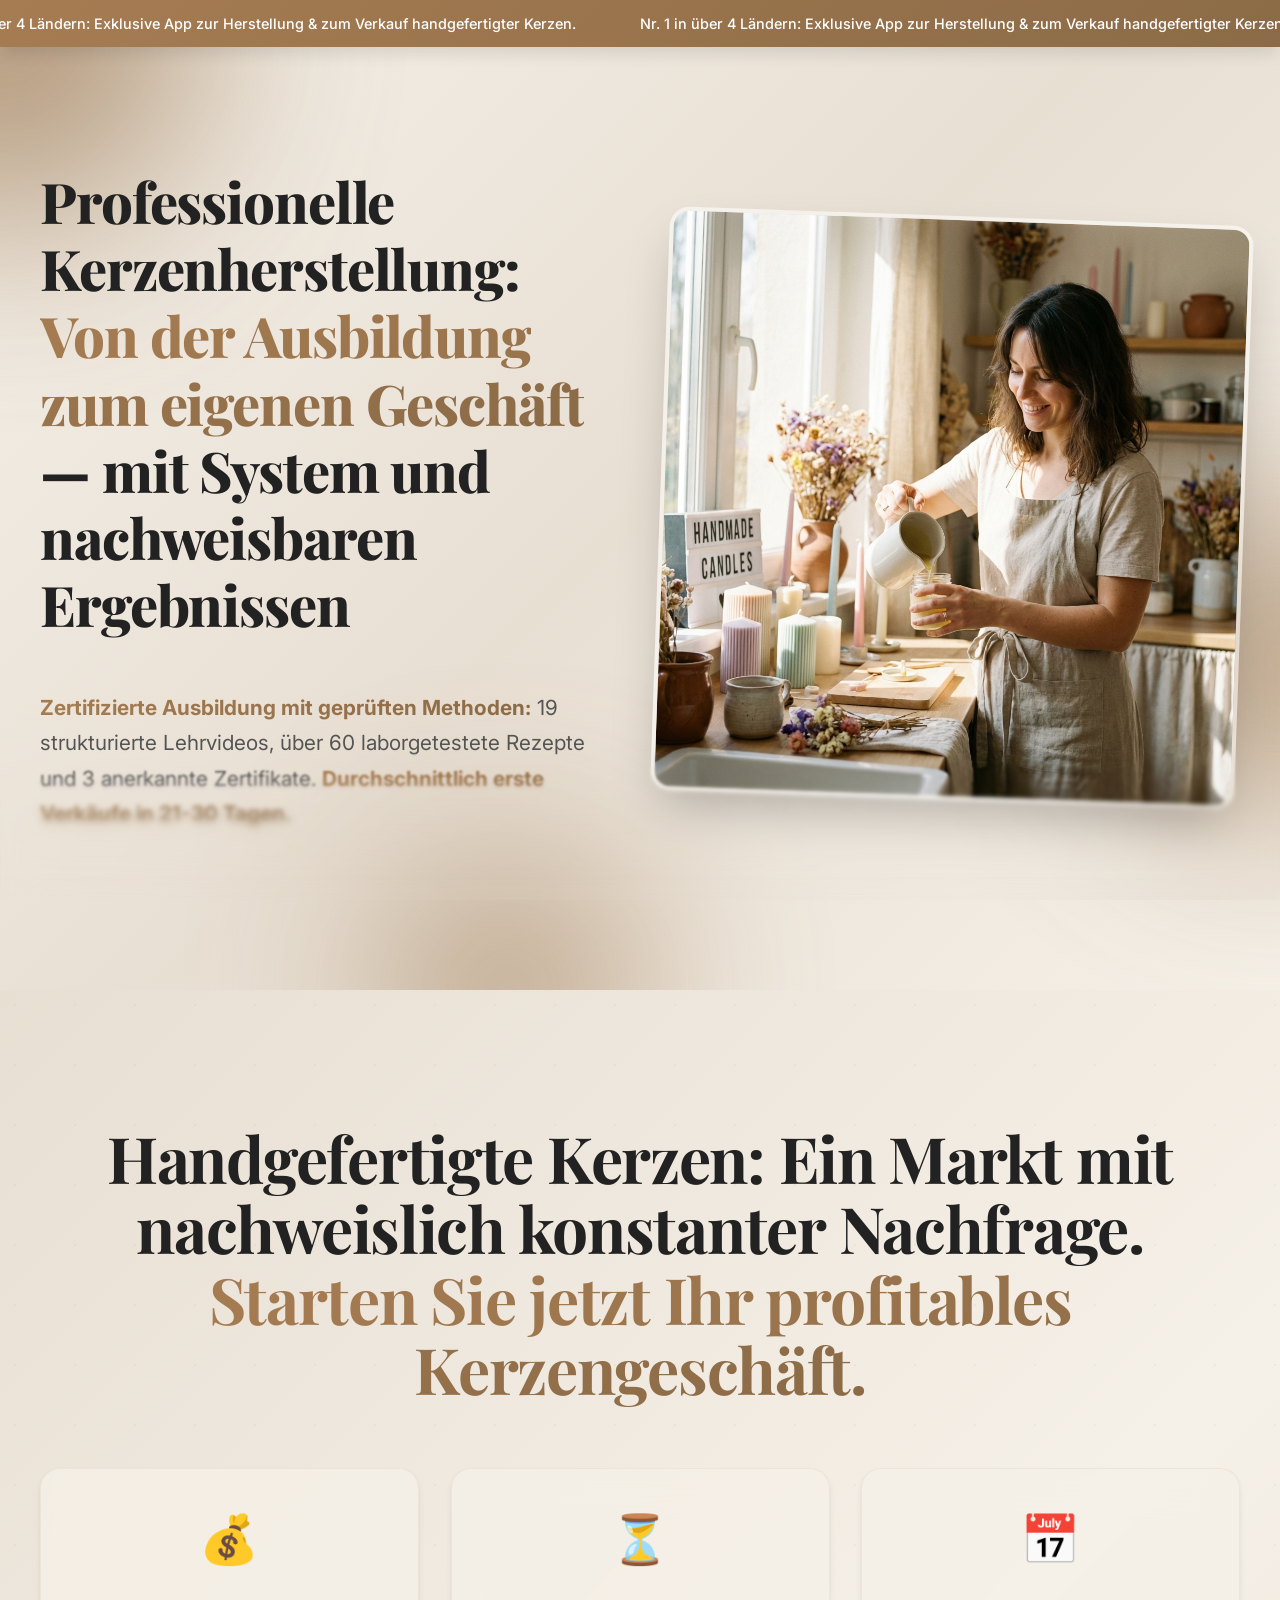
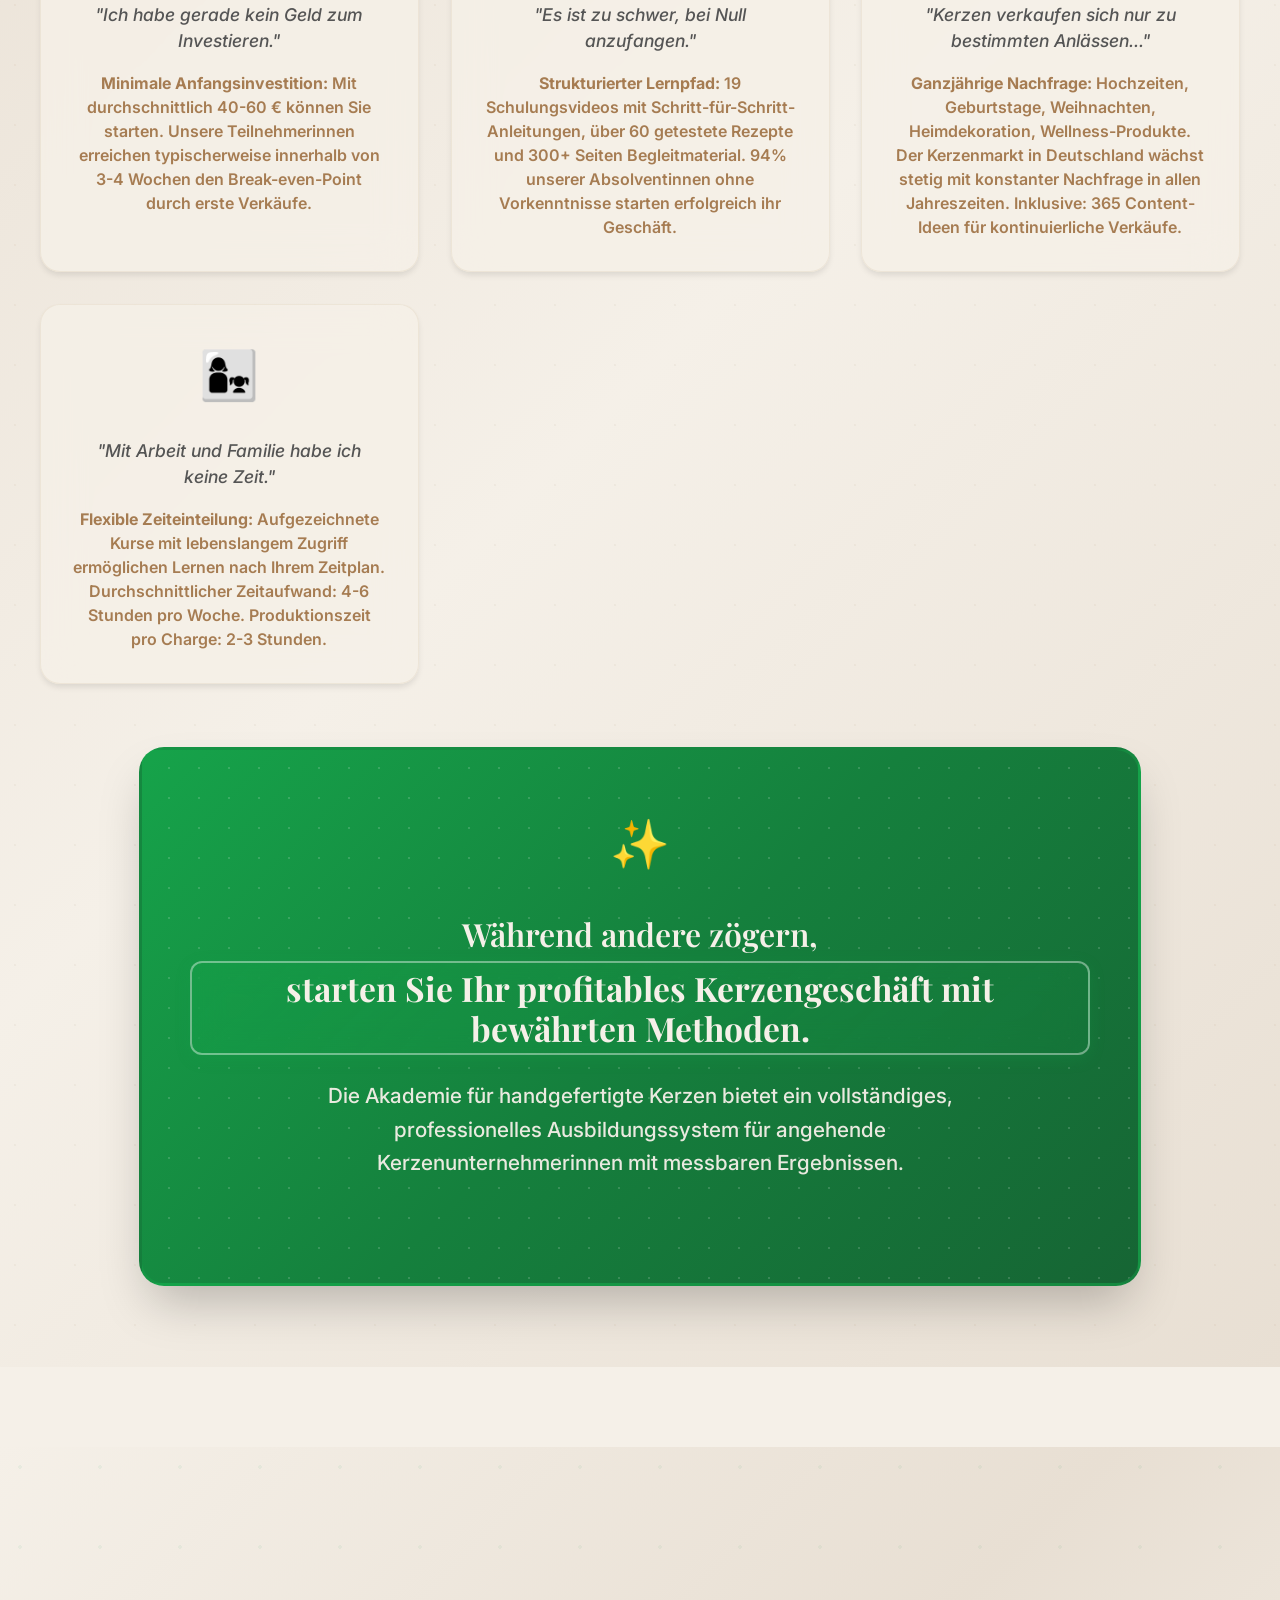
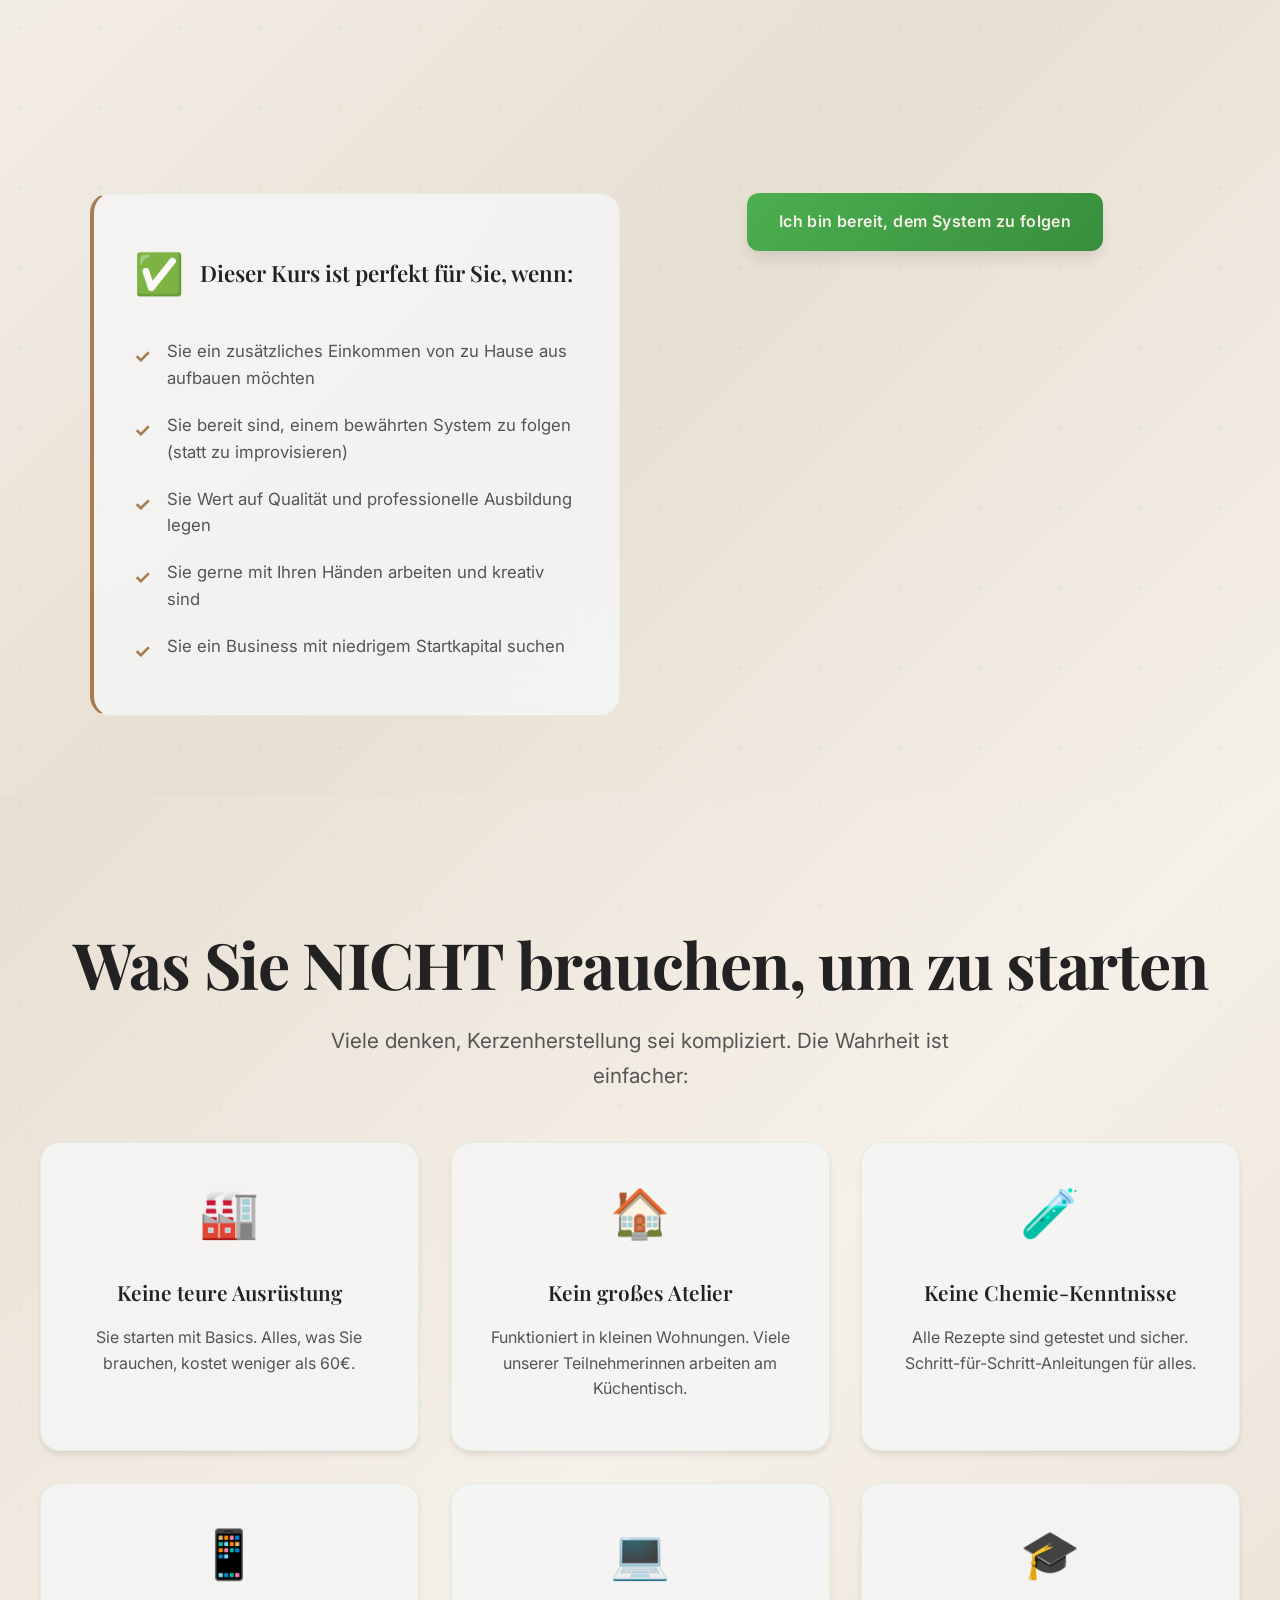
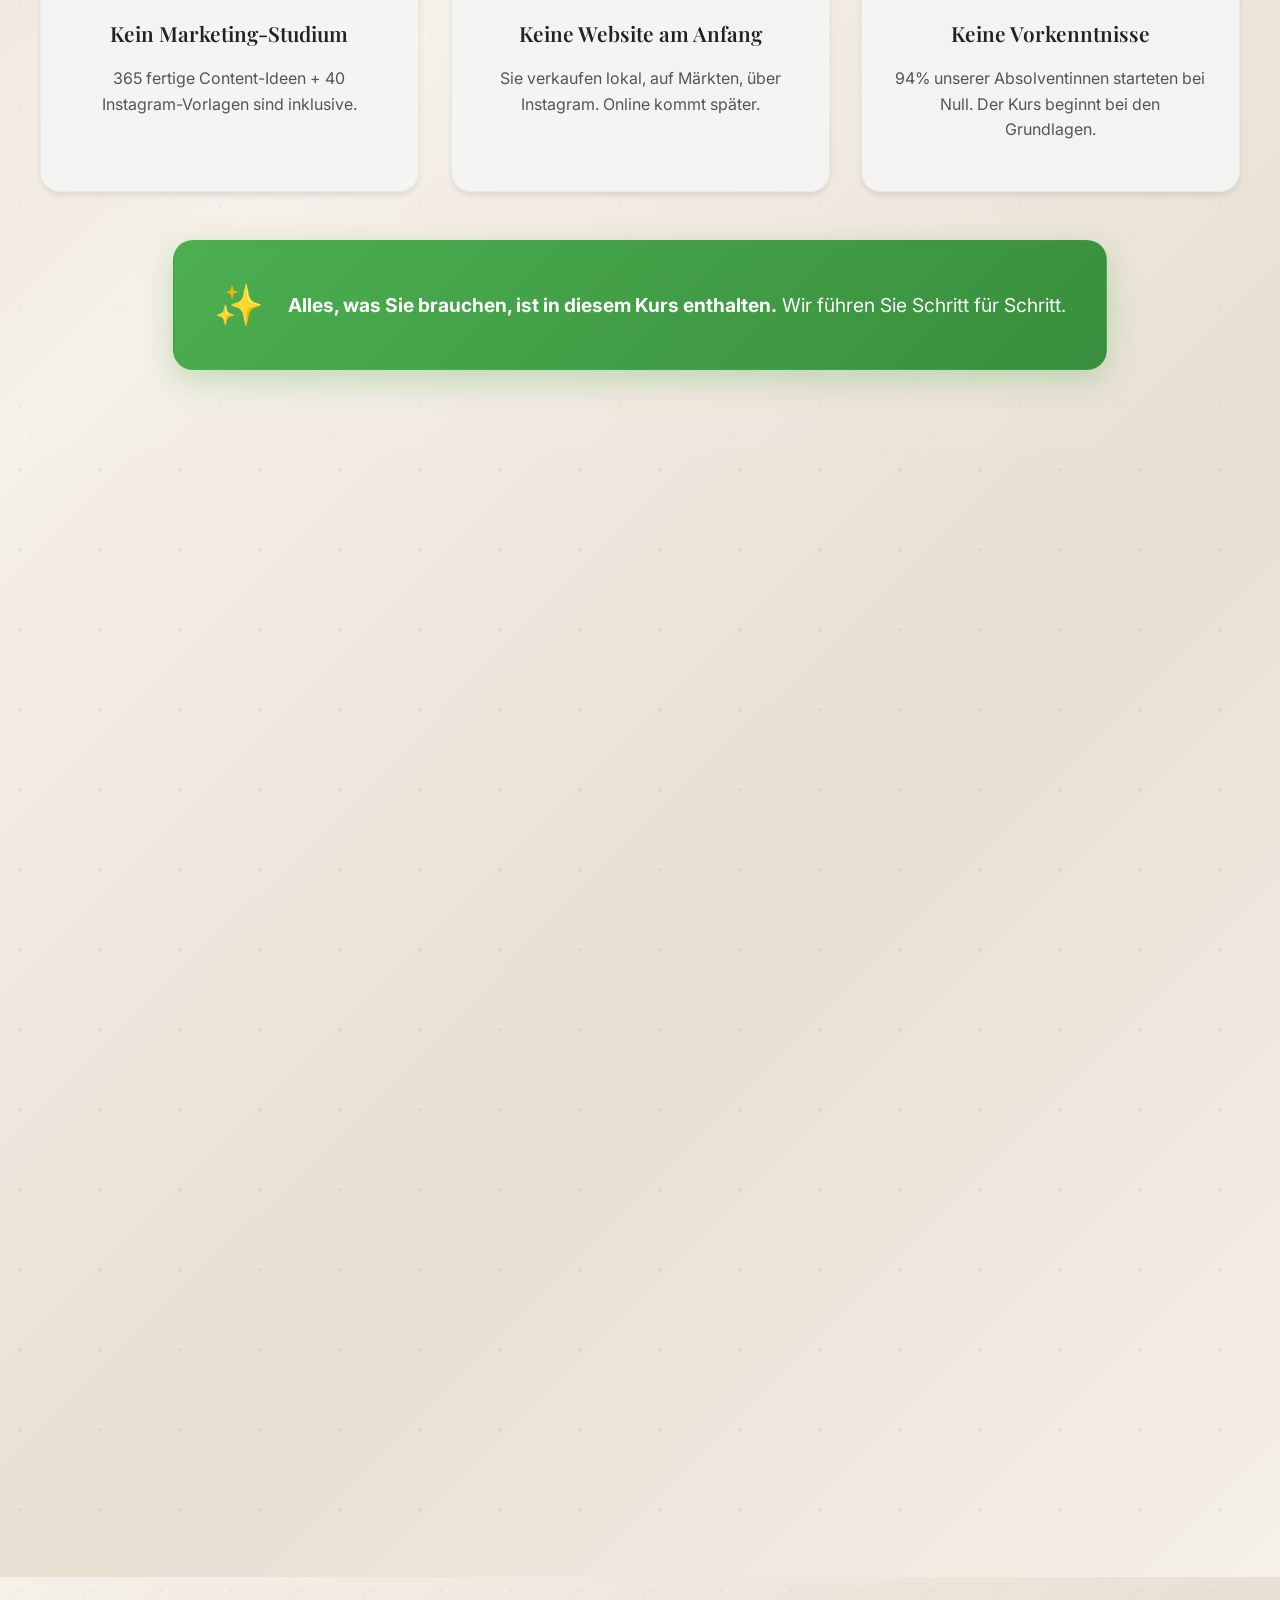
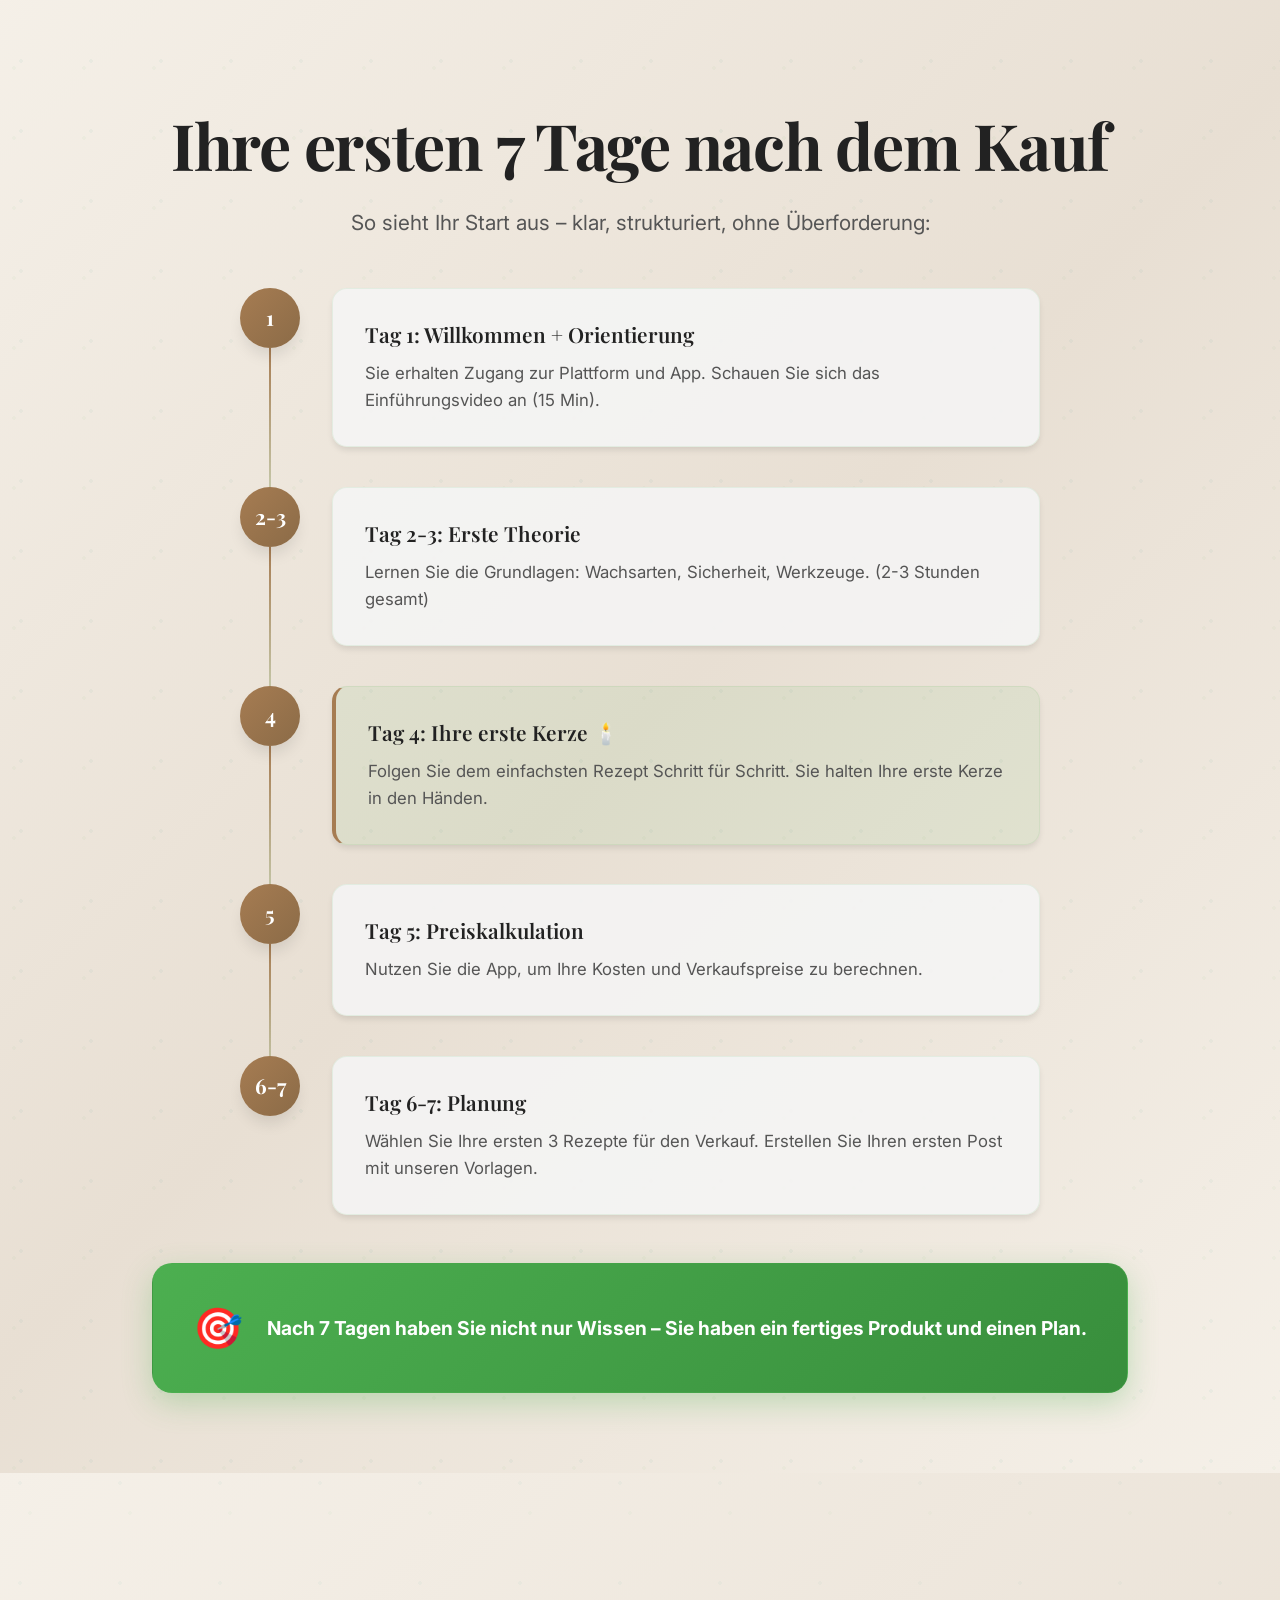
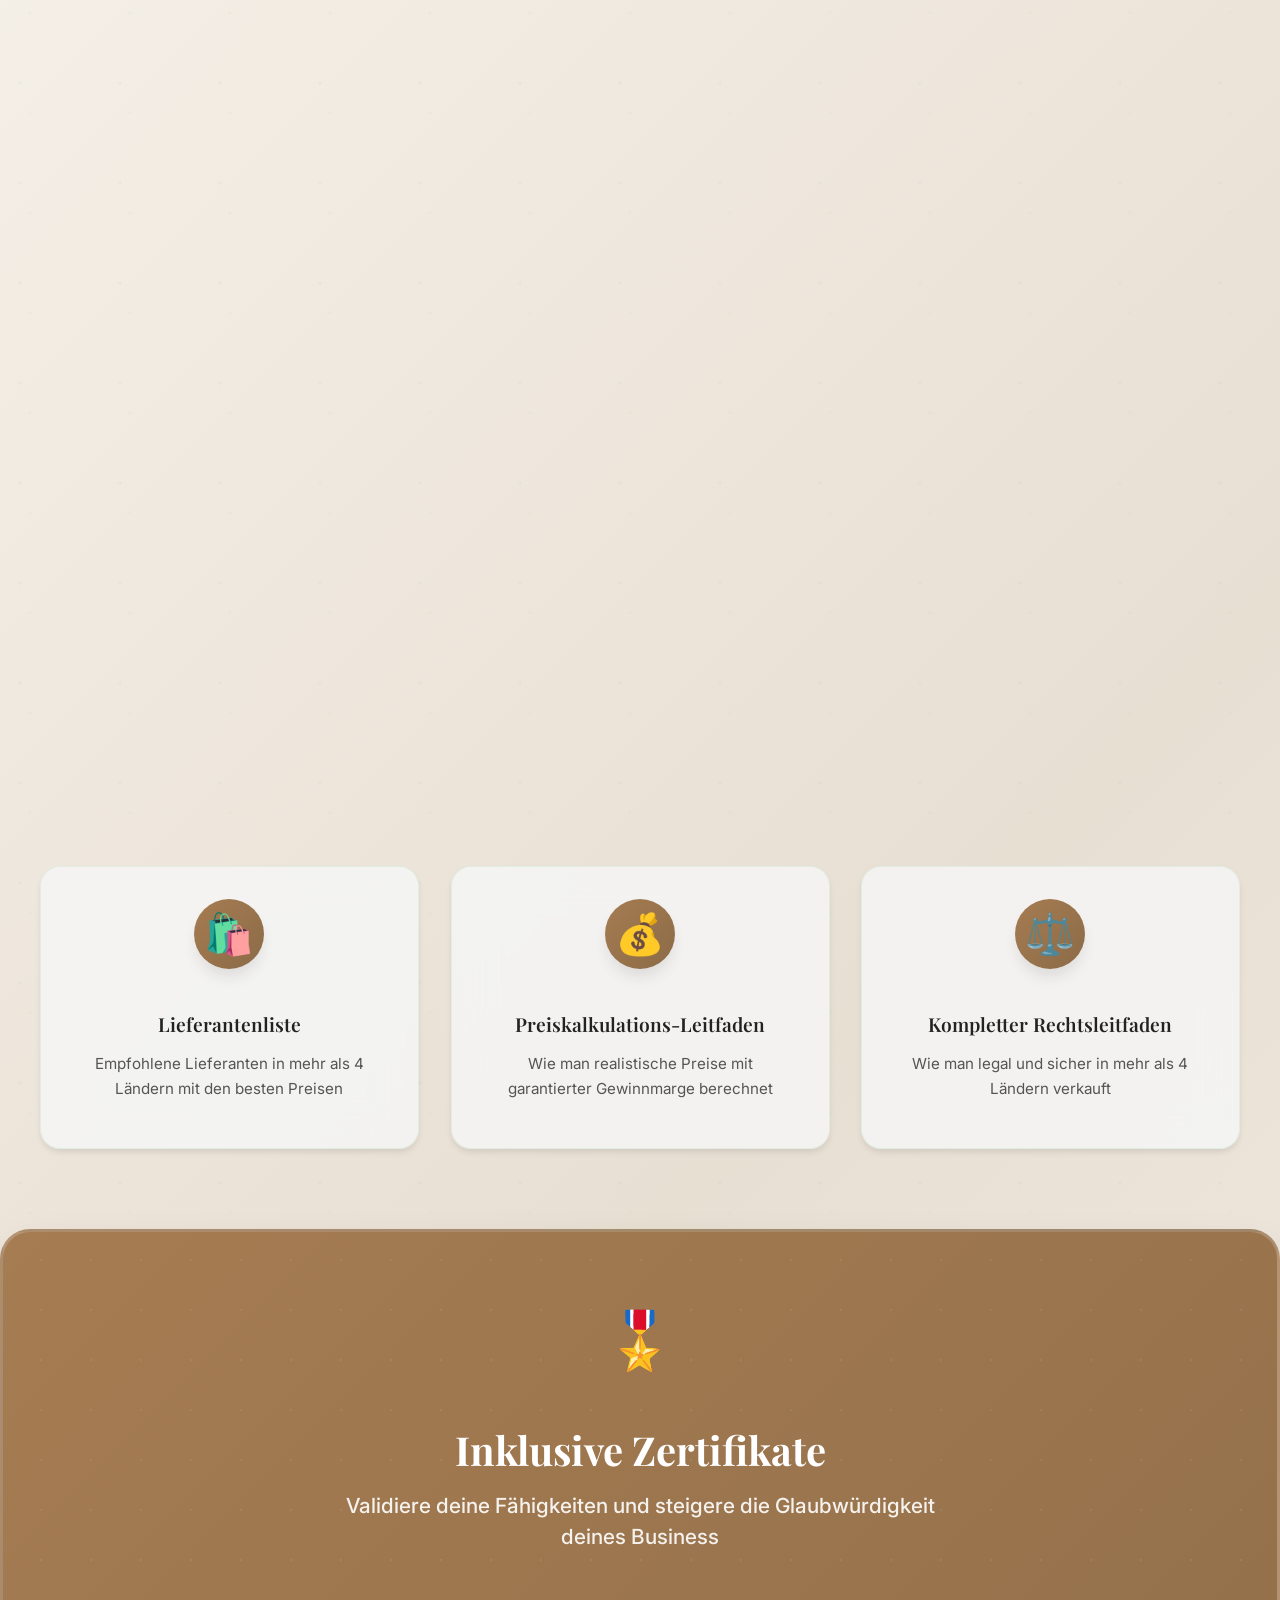
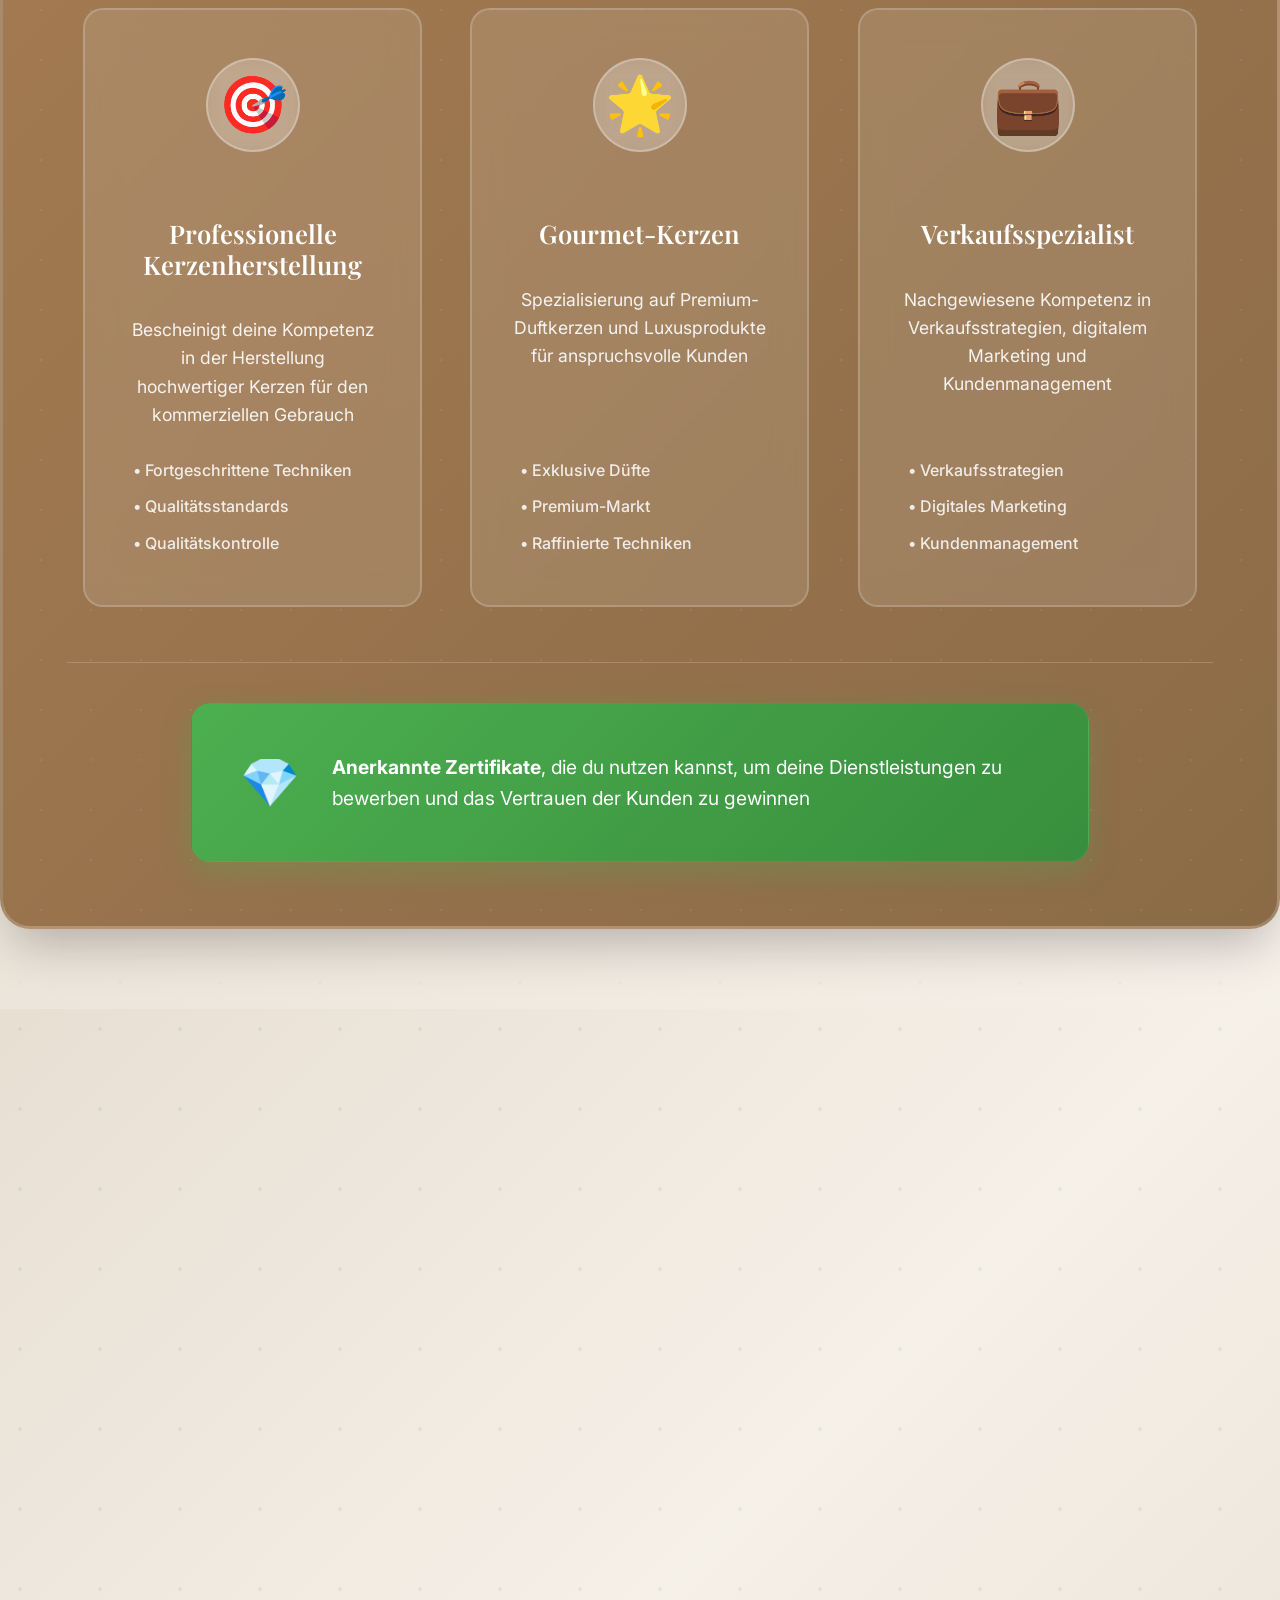
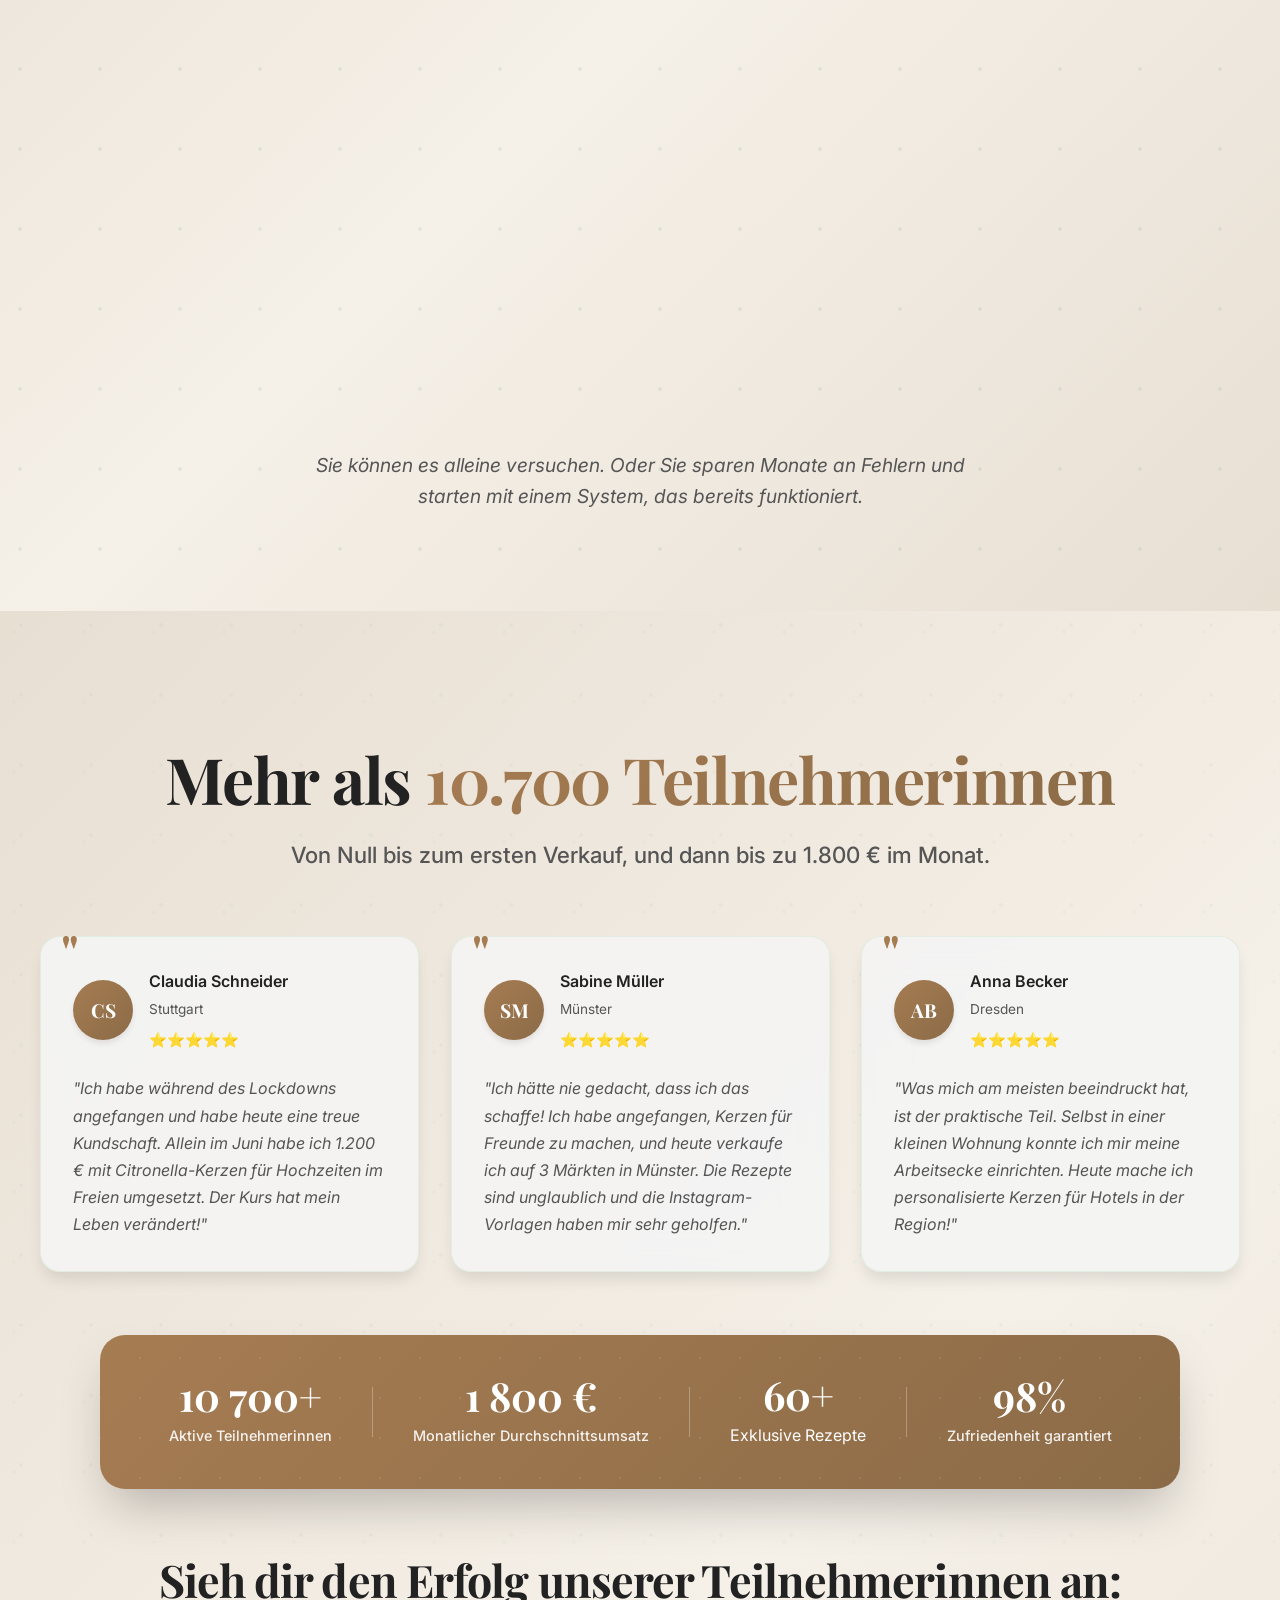
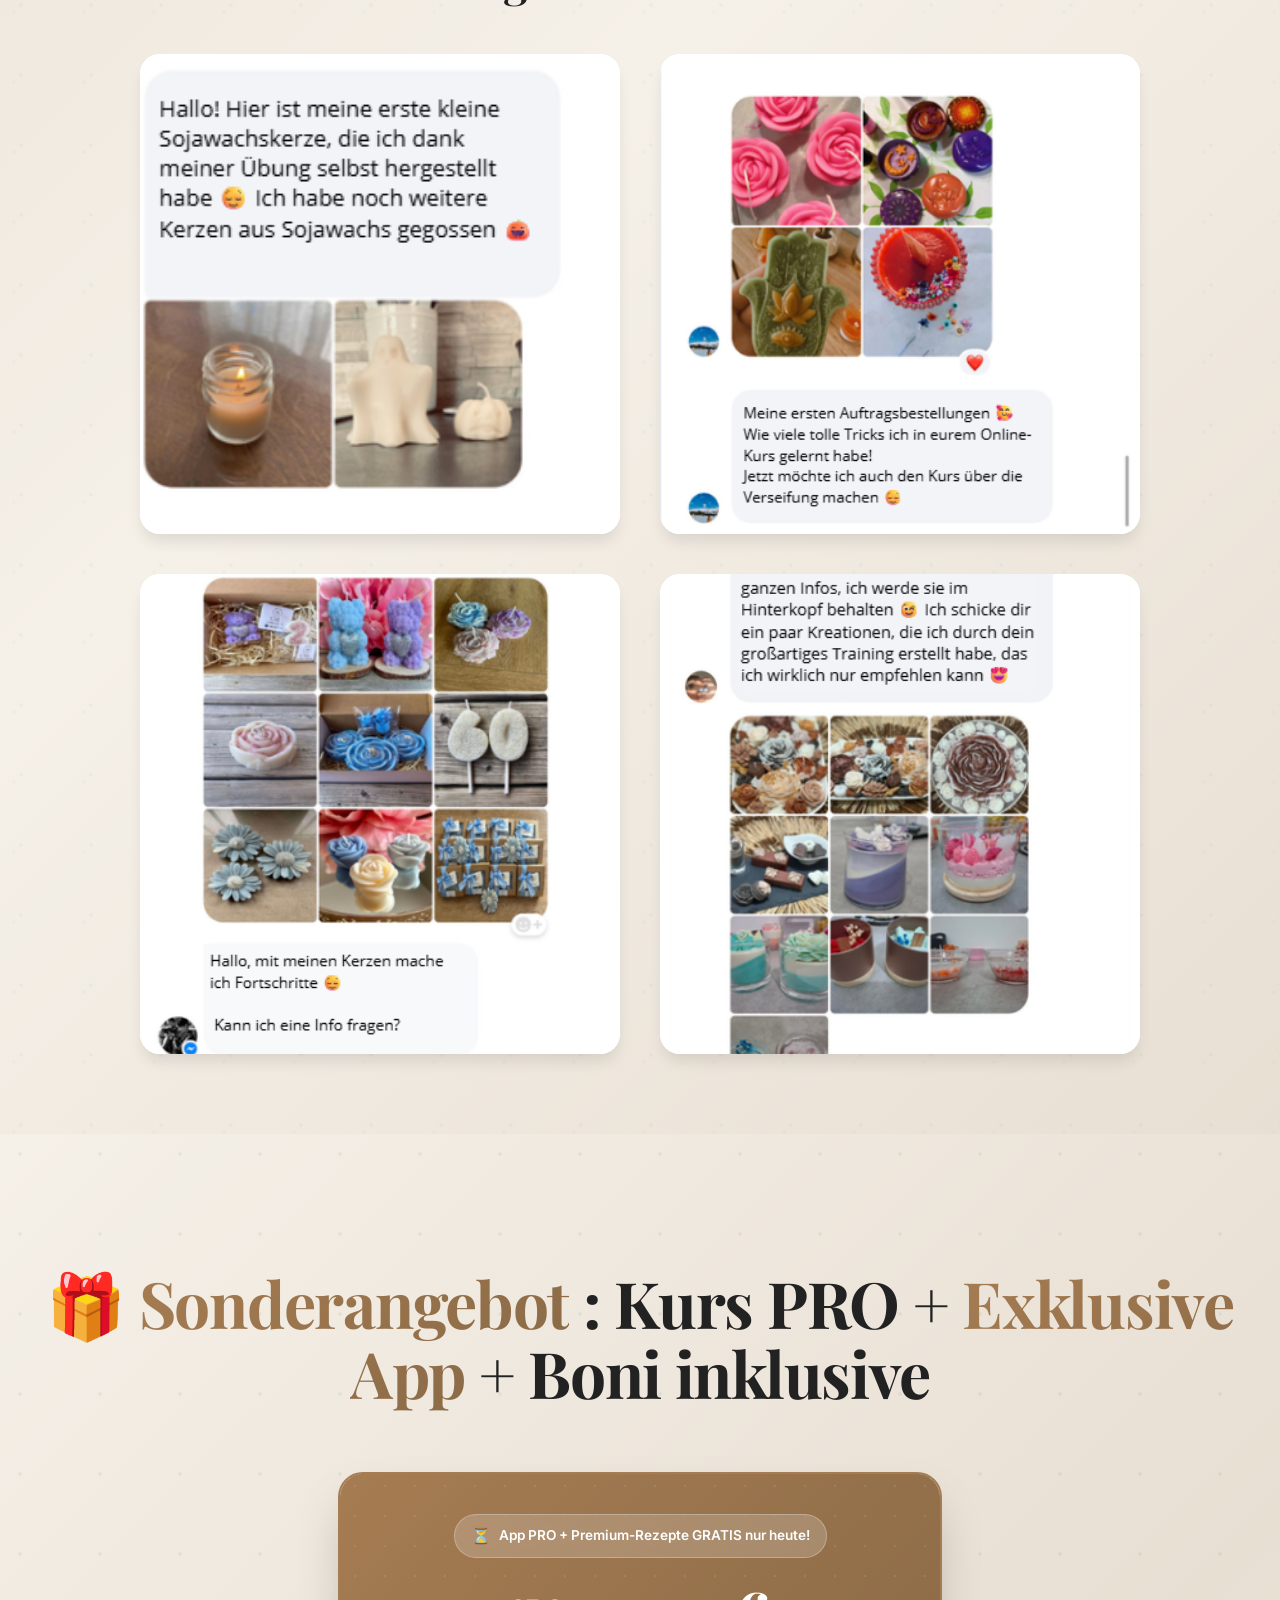
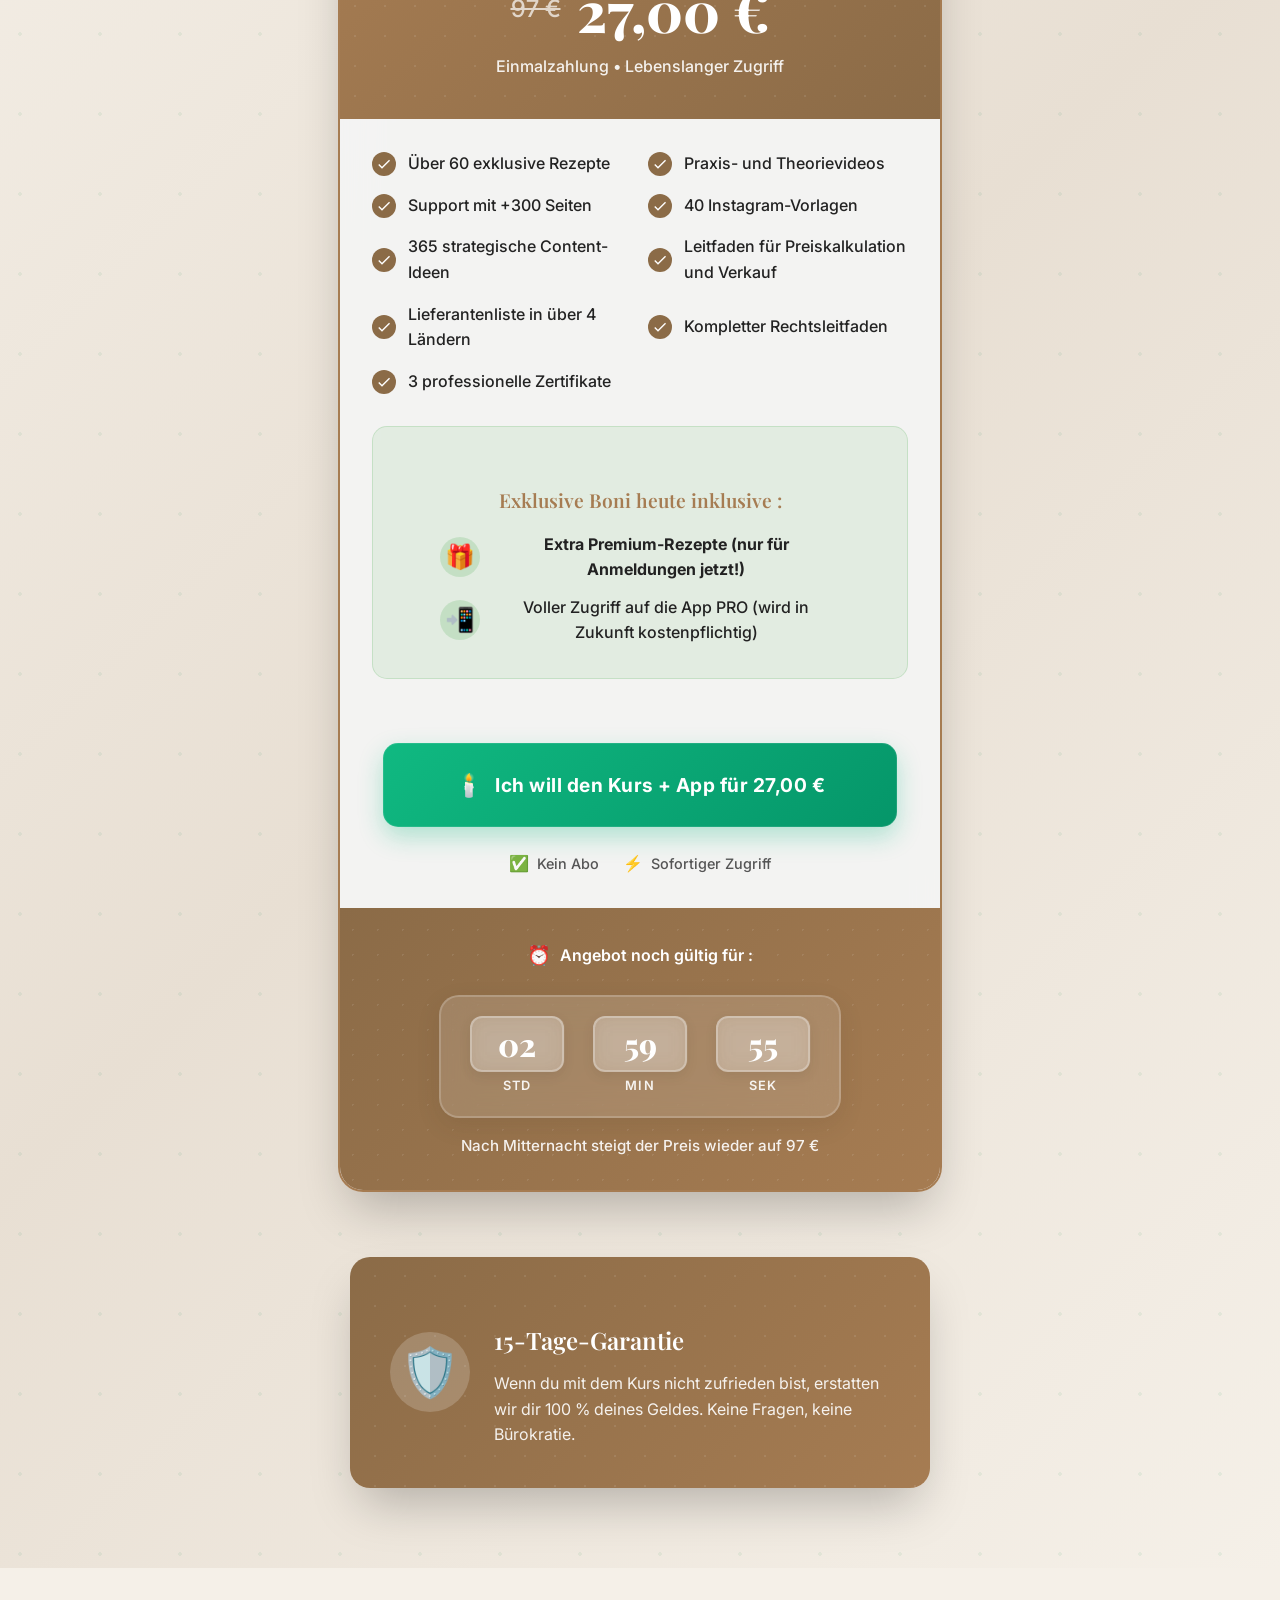
==== commit b2615cbd: "feat: domínio personalizado + URLs limpas para funil de downsell - Adiciona vercel.json com rewrites" ====
--- a/index.html
+++ b/index.html
@@ -1093,7 +1093,7 @@
     if (triggered) return;
     triggered = true;
     sessionStorage.setItem('exitOfferSeen', 'true');
-    window.location.href = 'ofertaespecial.html';
+    window.location.href = '/oferta-especial';
   }
 
   // Desktop: mouse leaves viewport toward the top (back button / close tab)
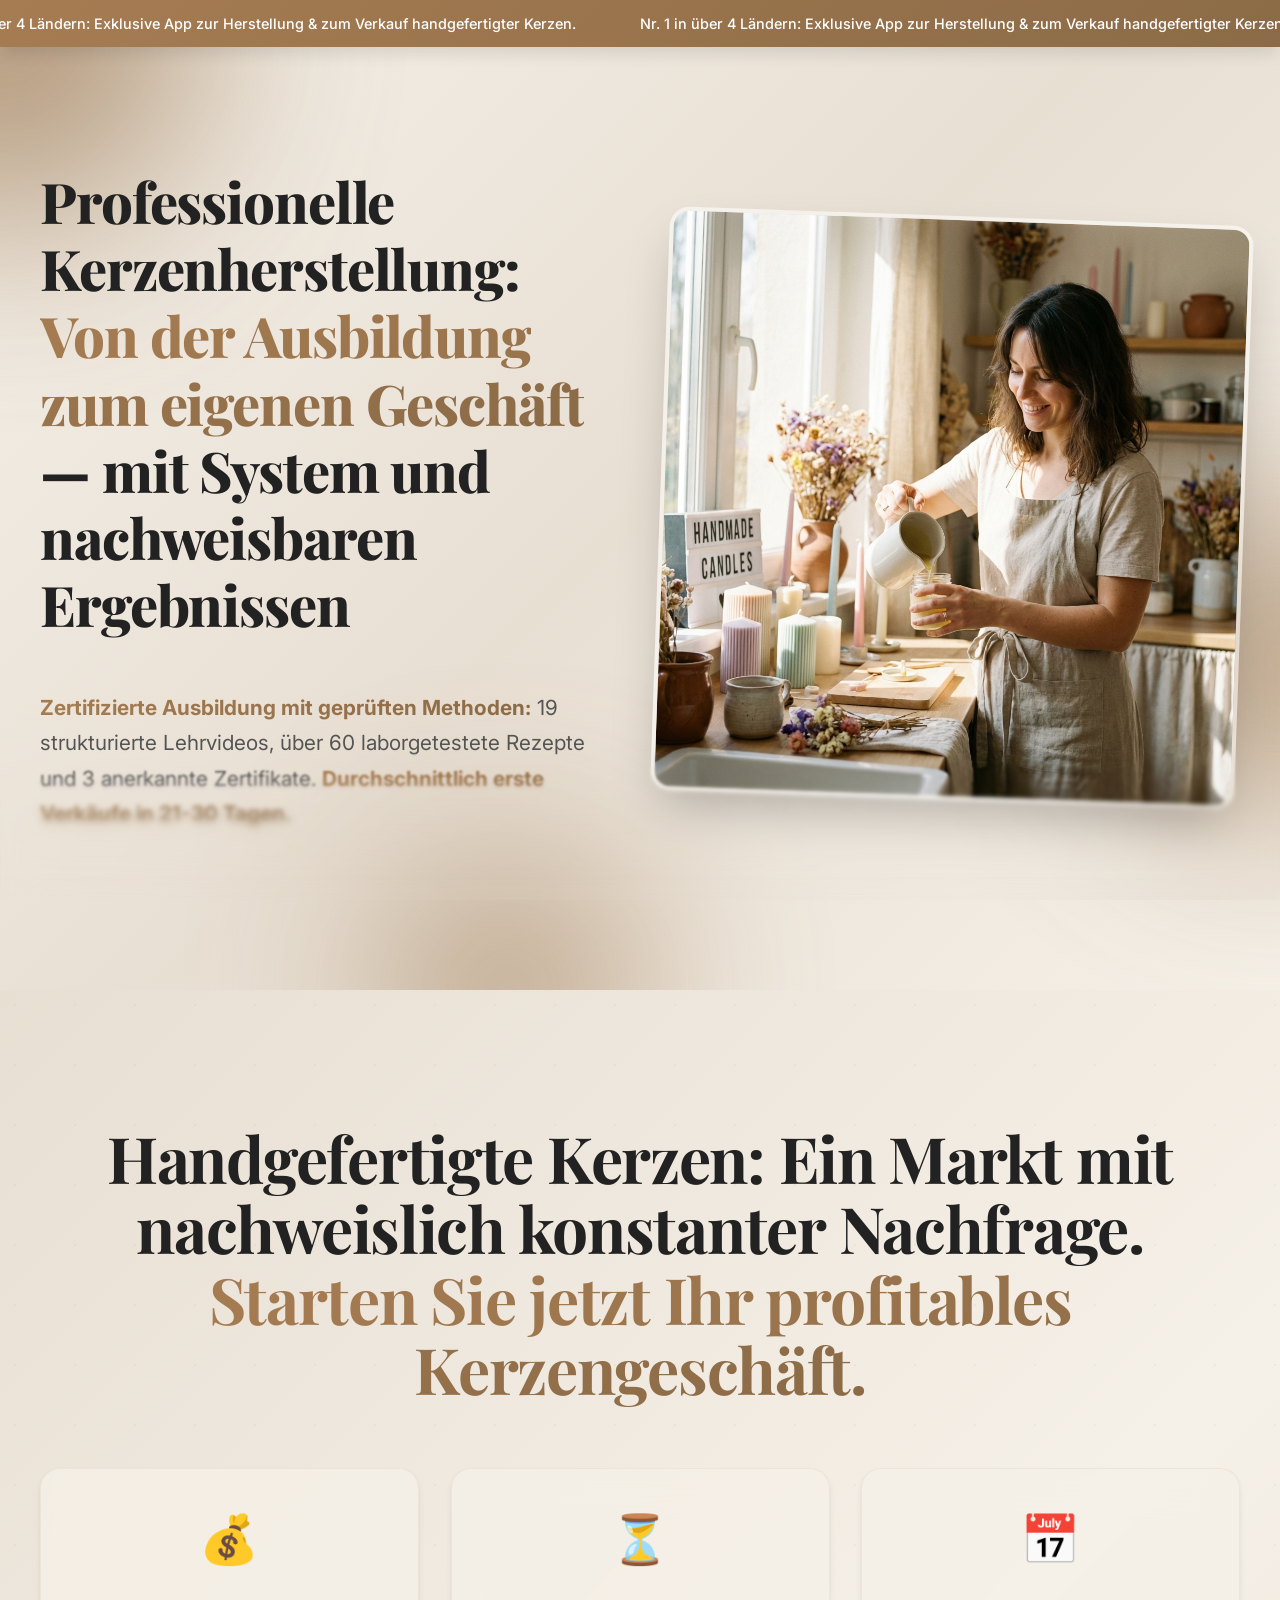
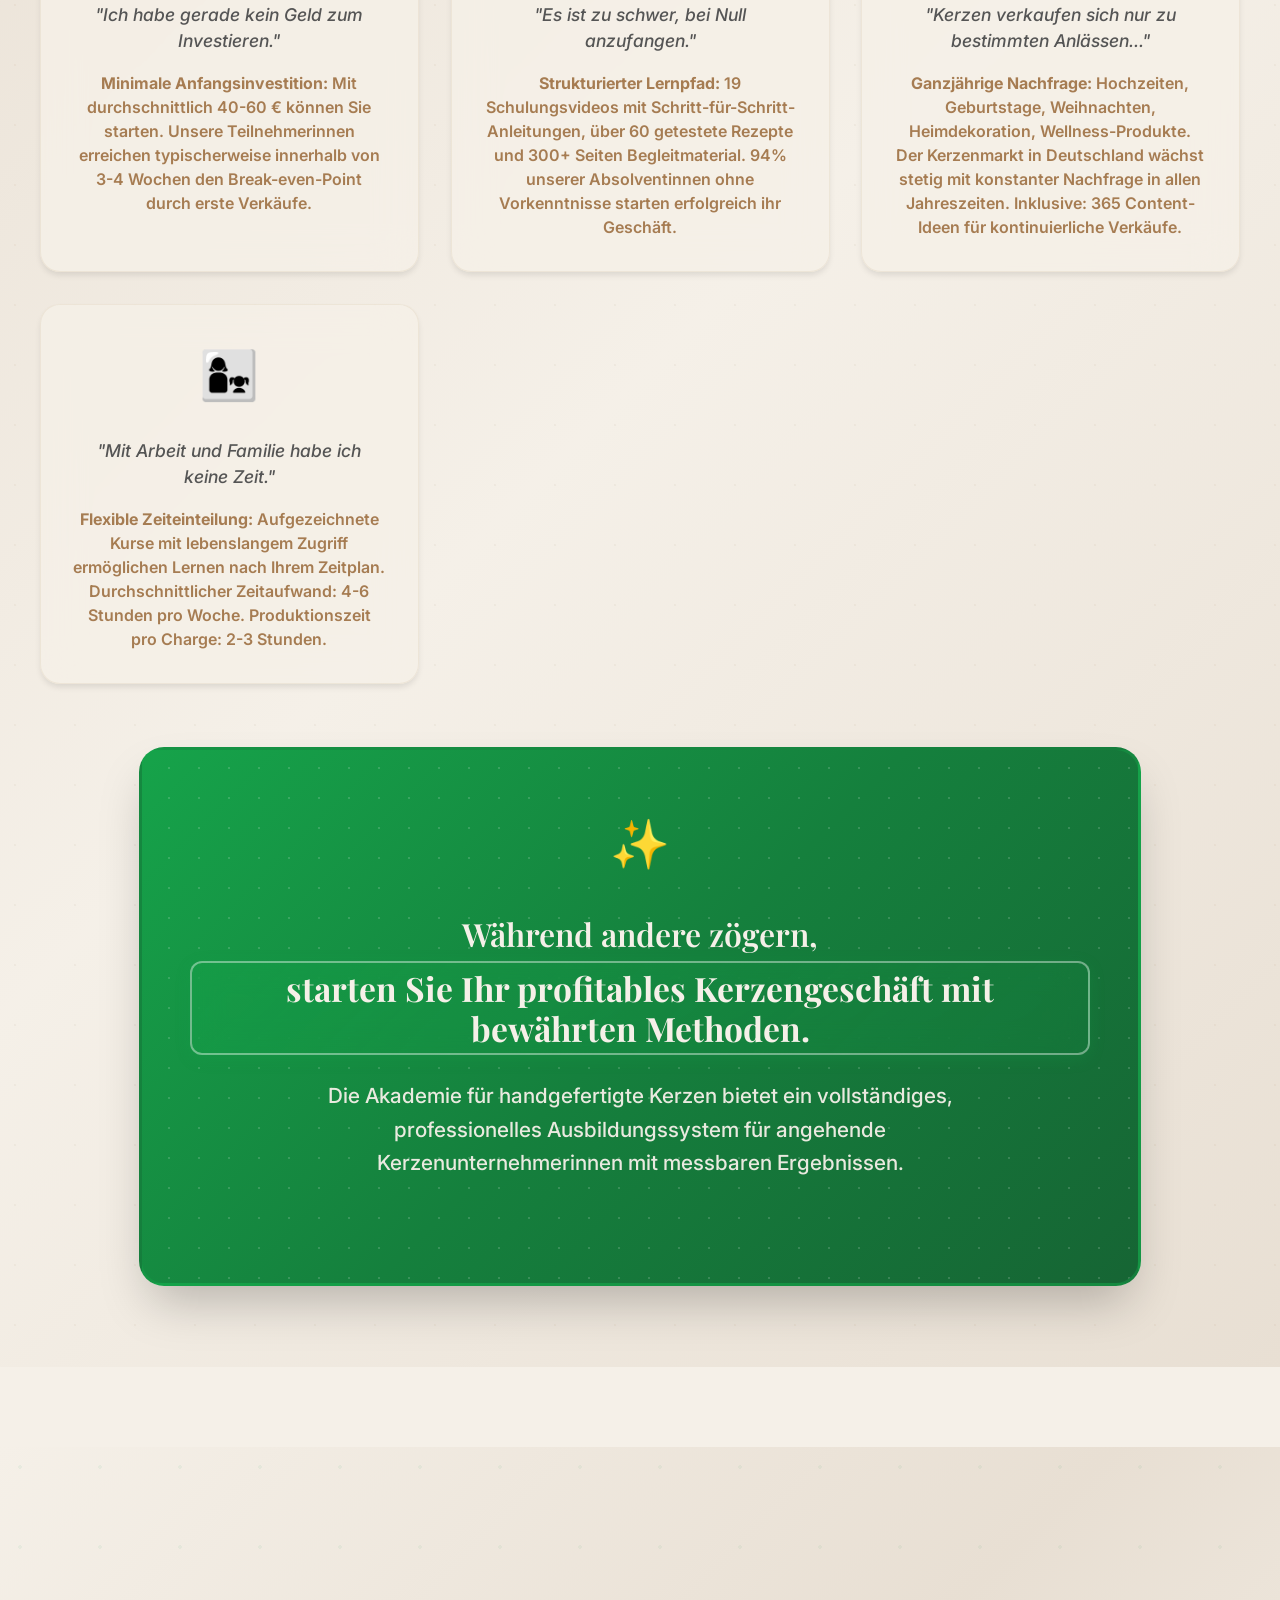
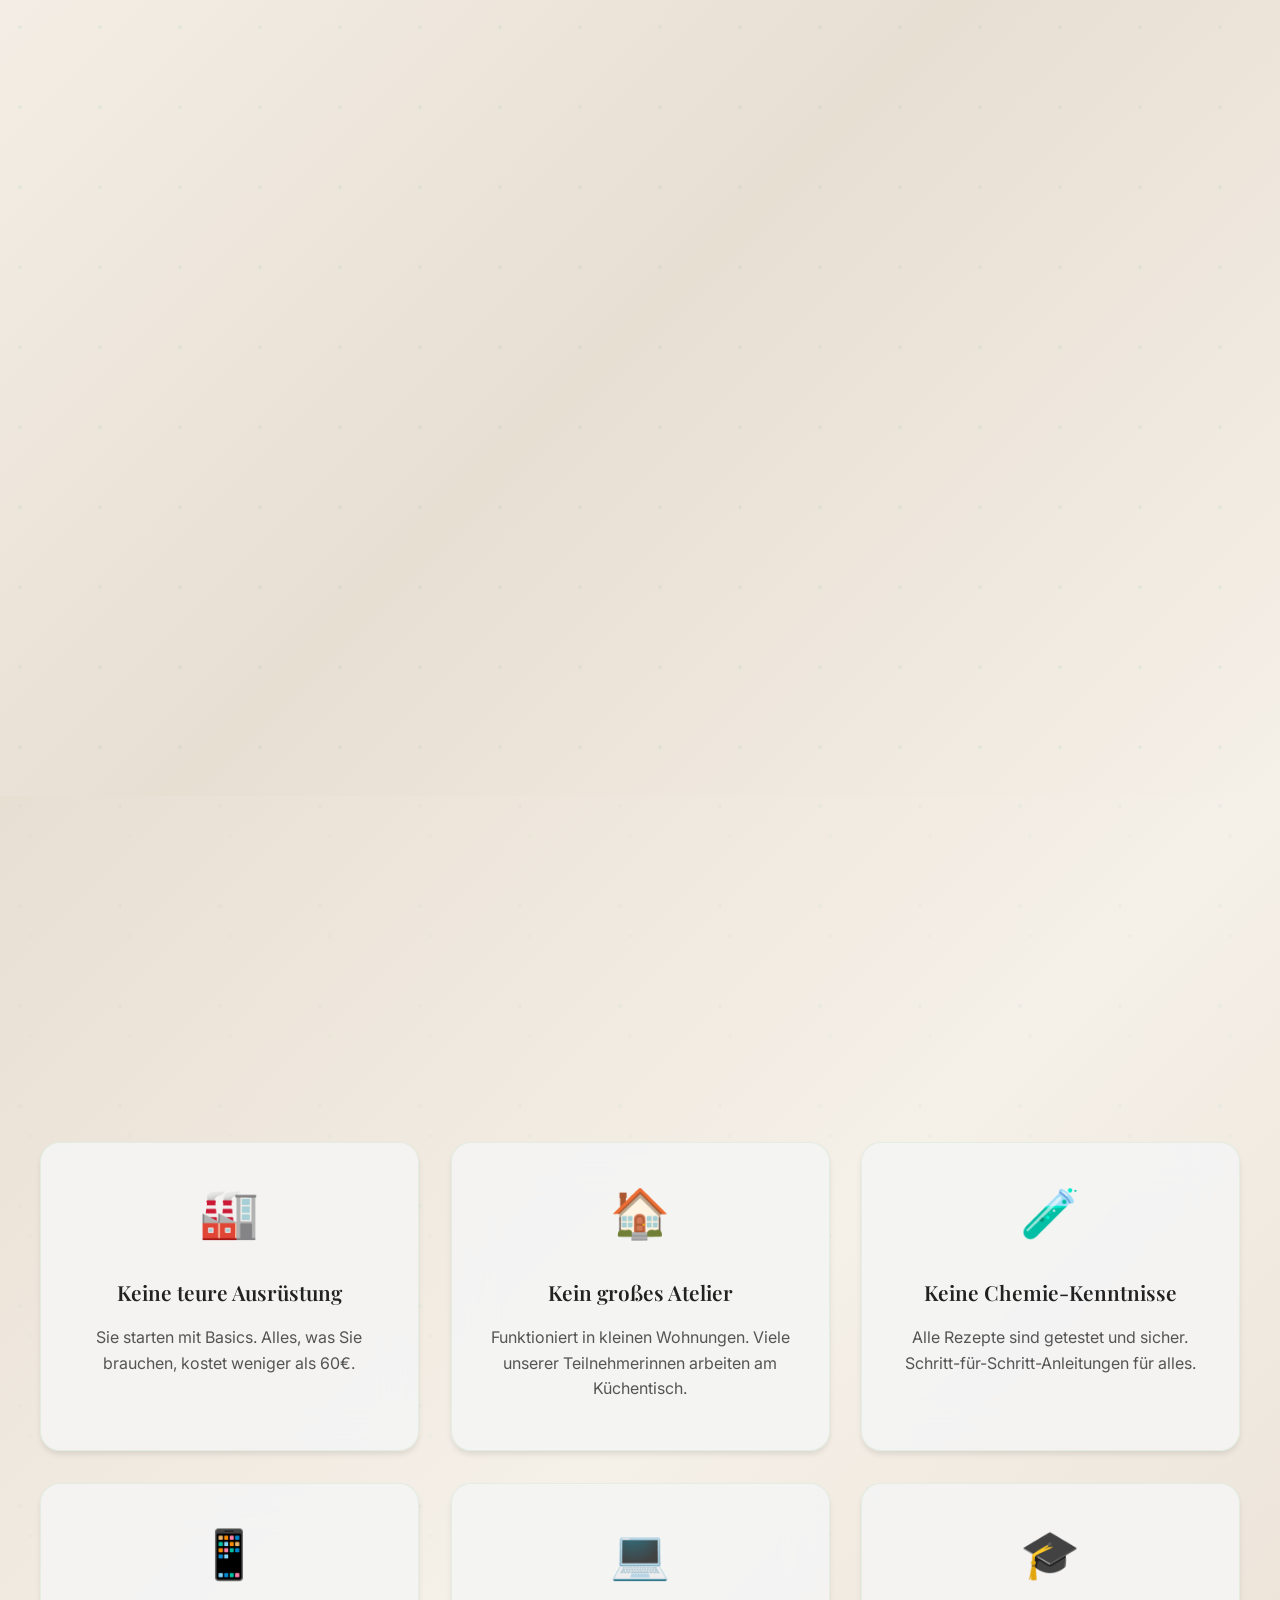
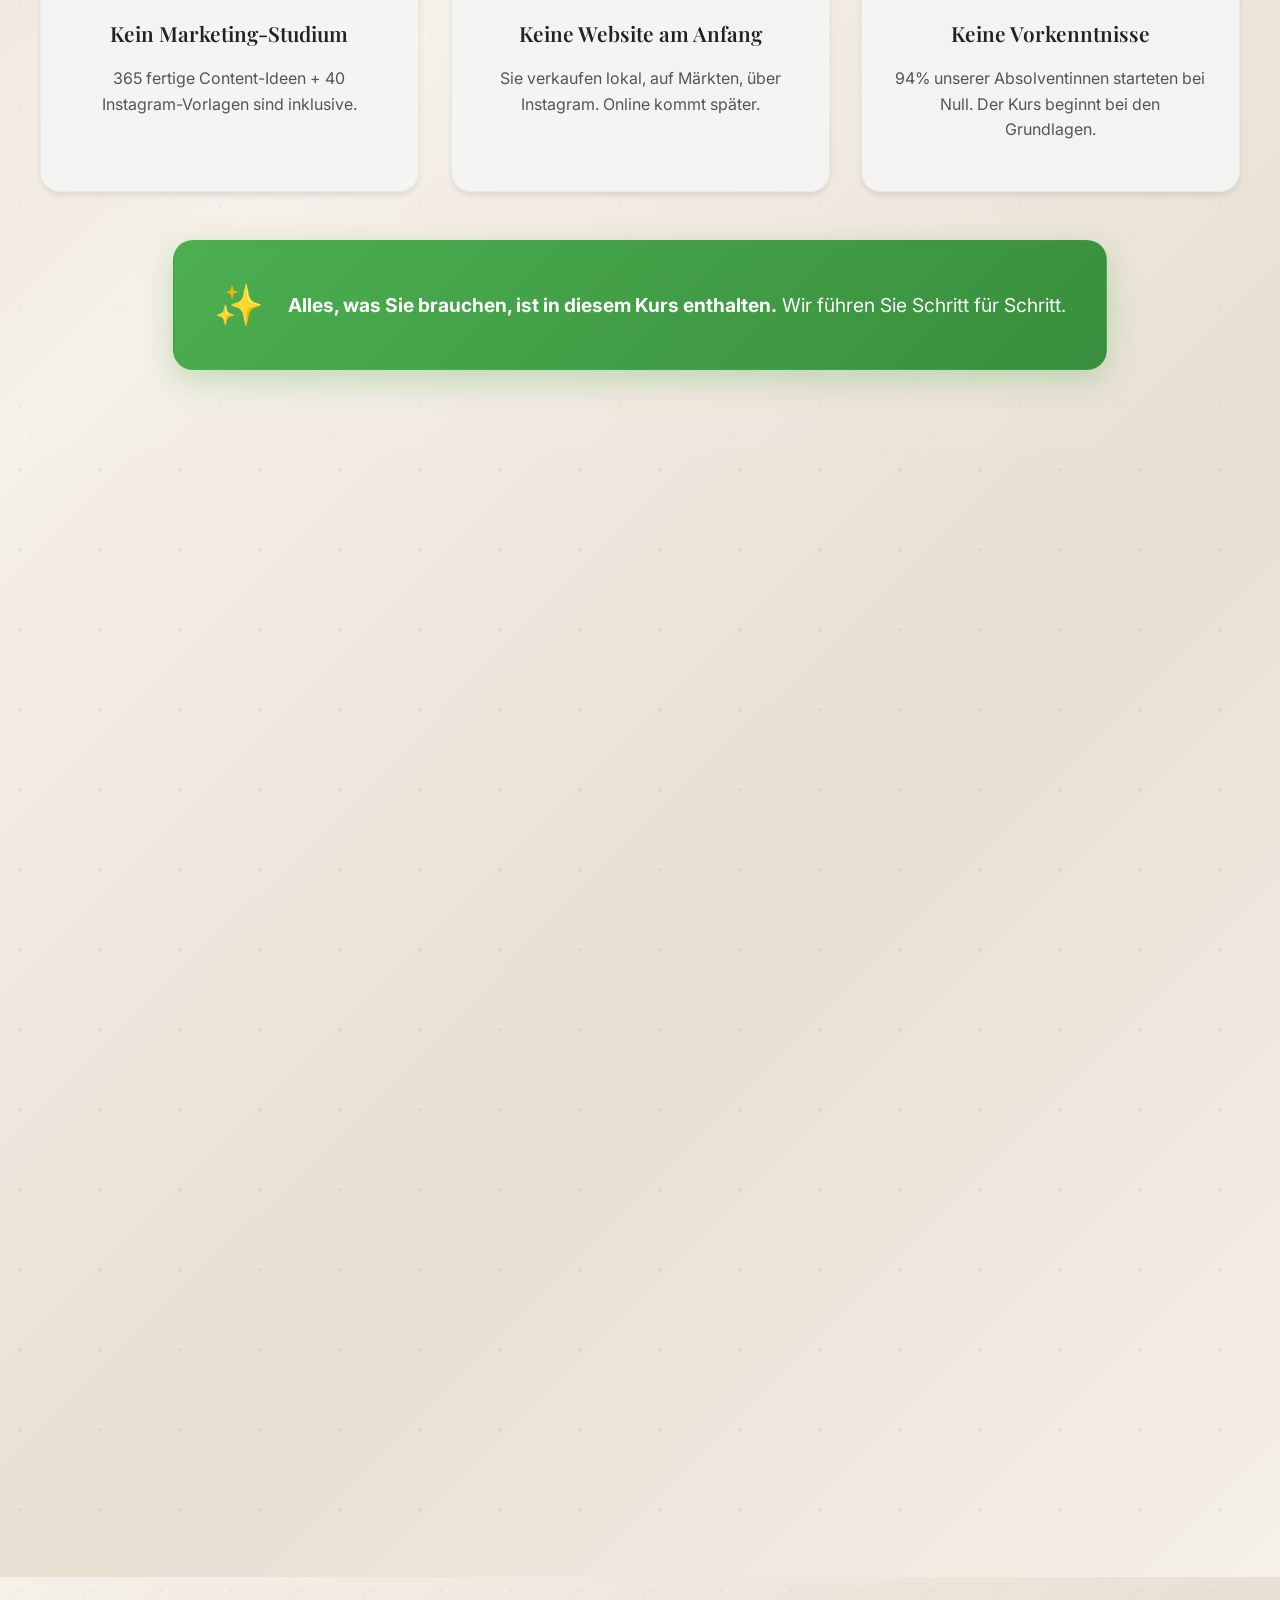
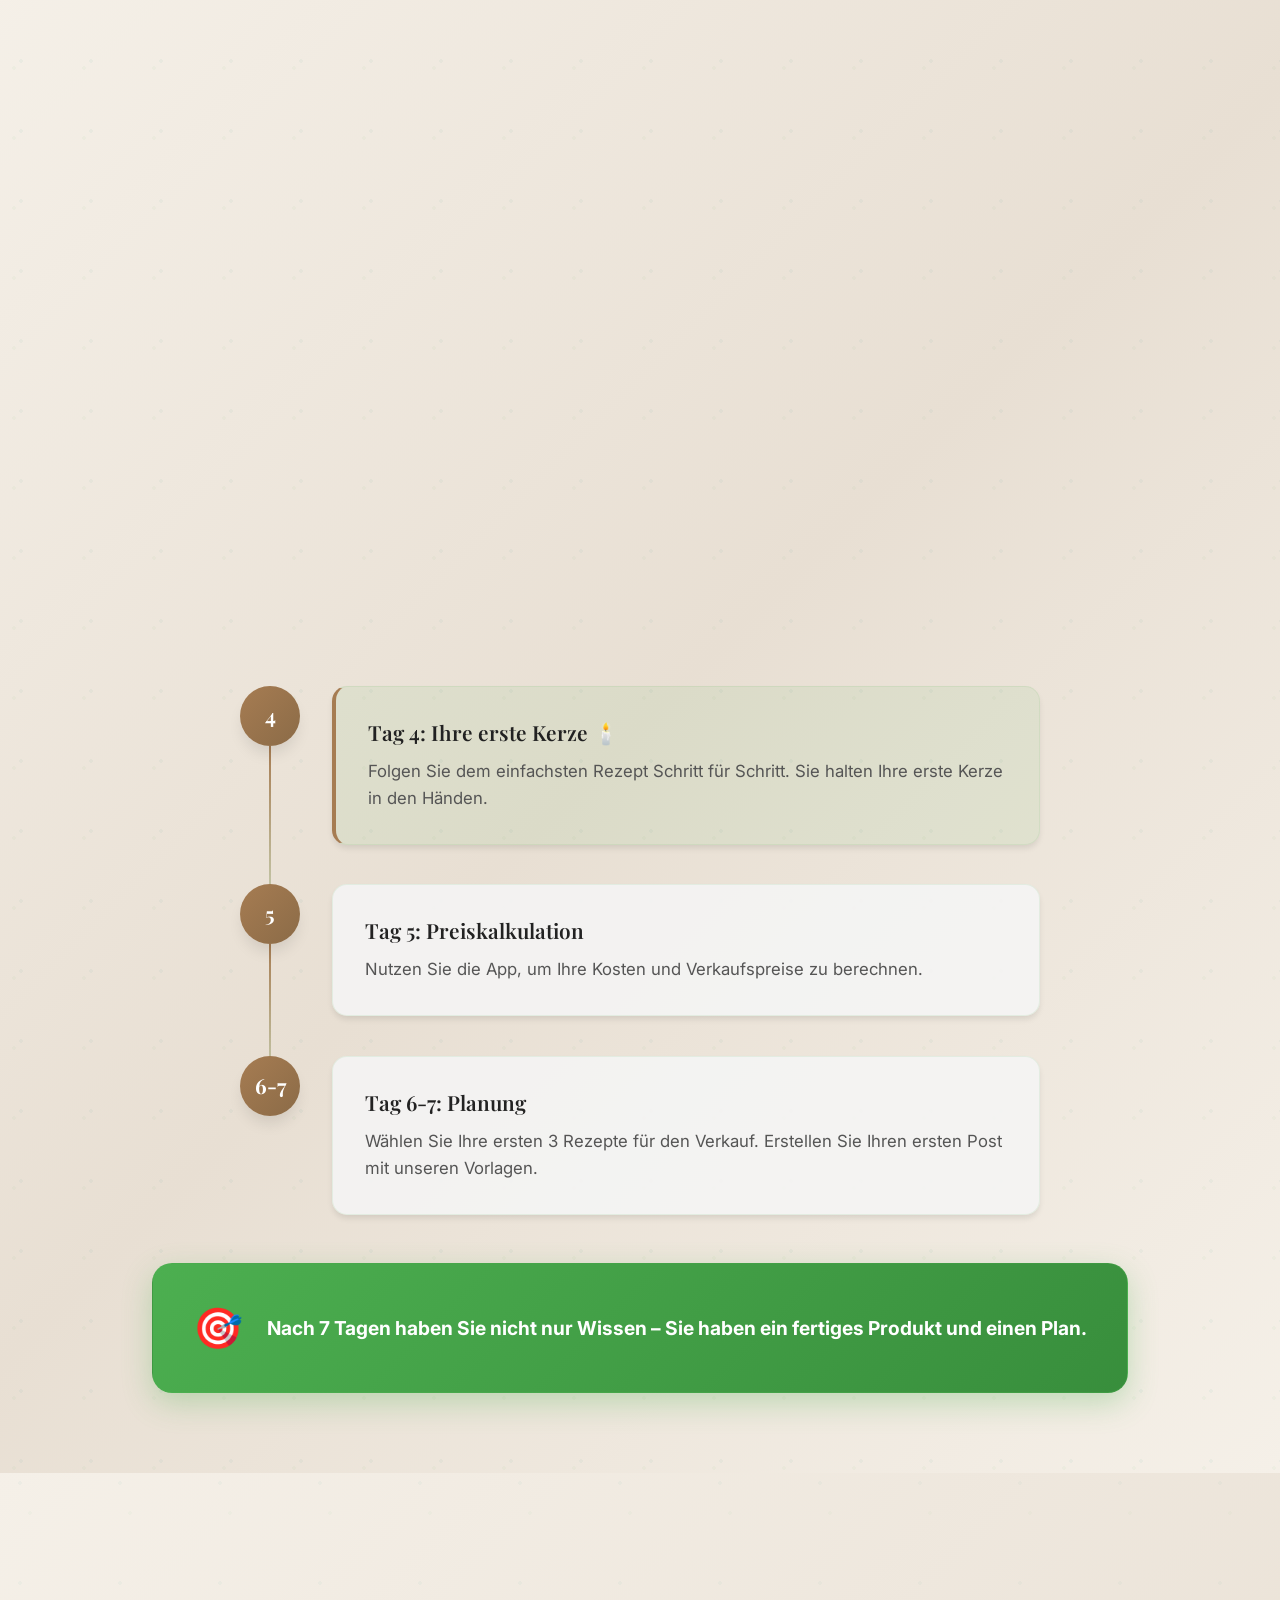
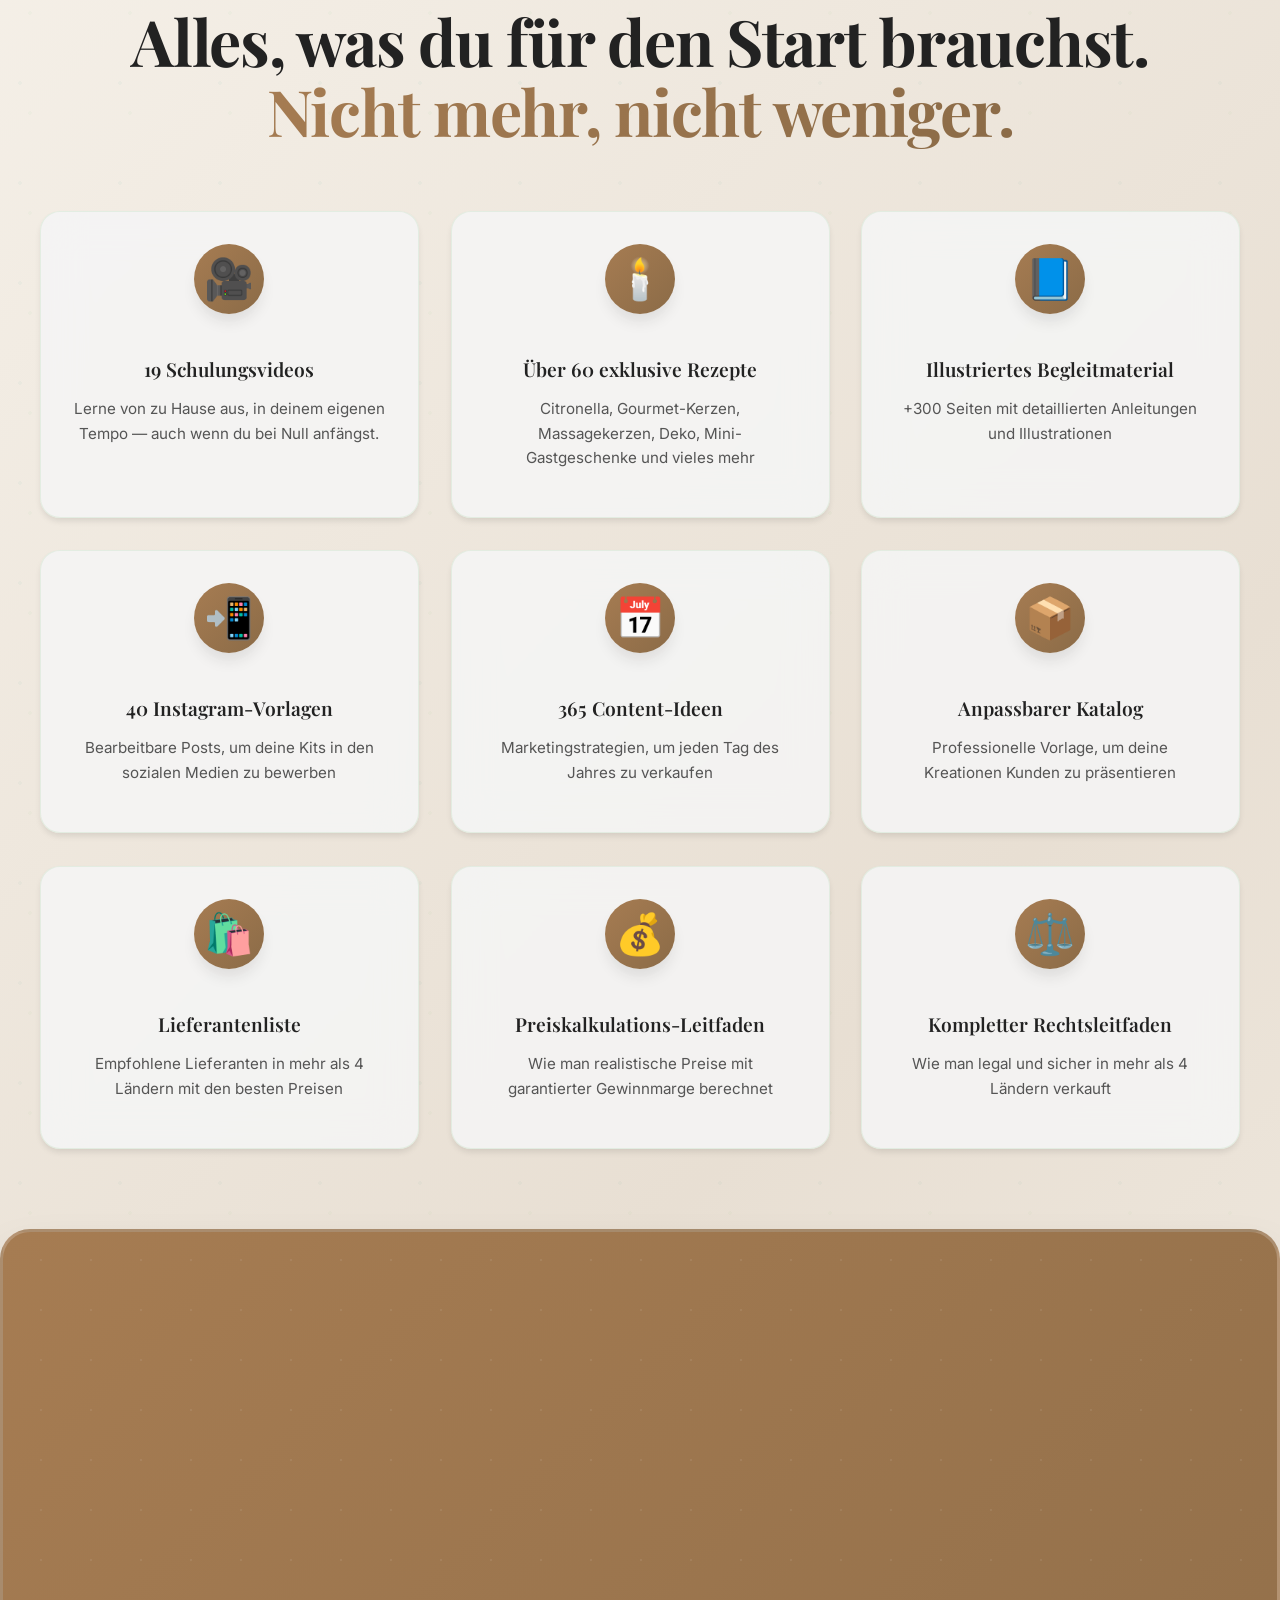
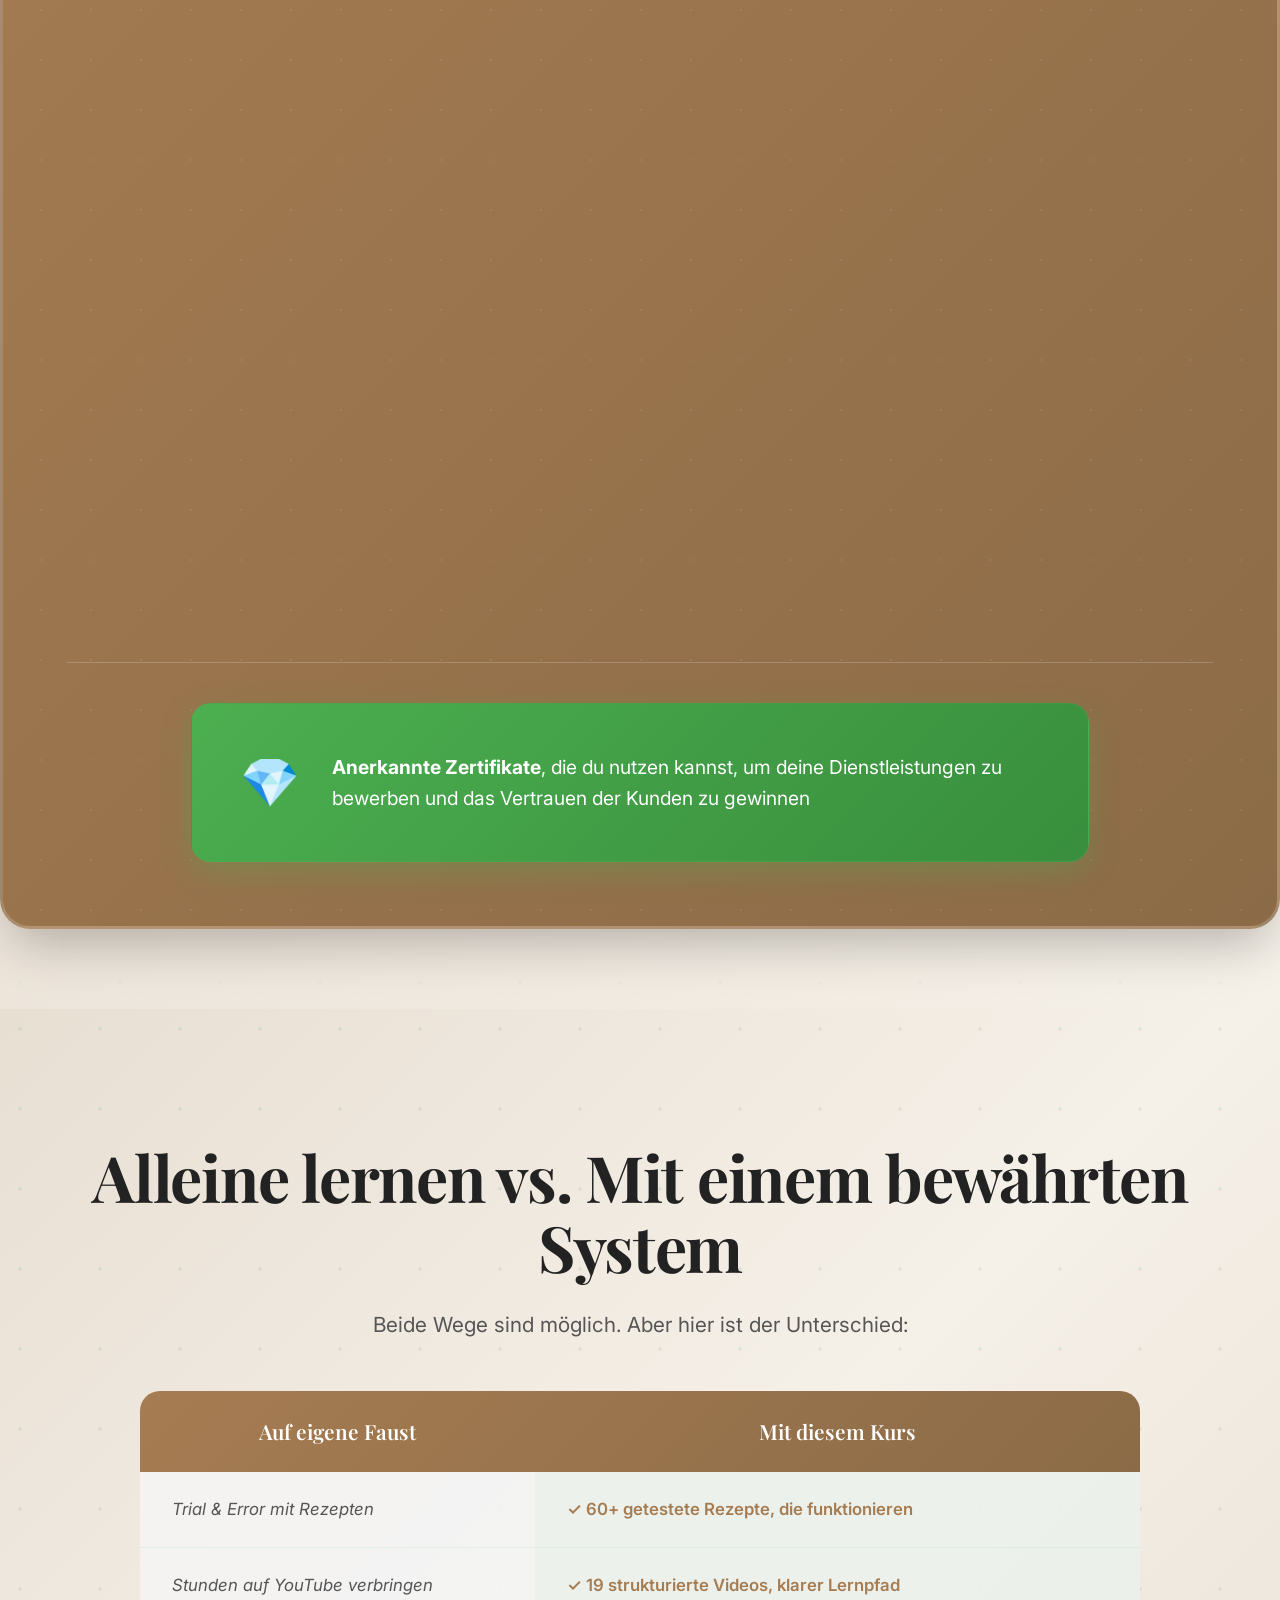
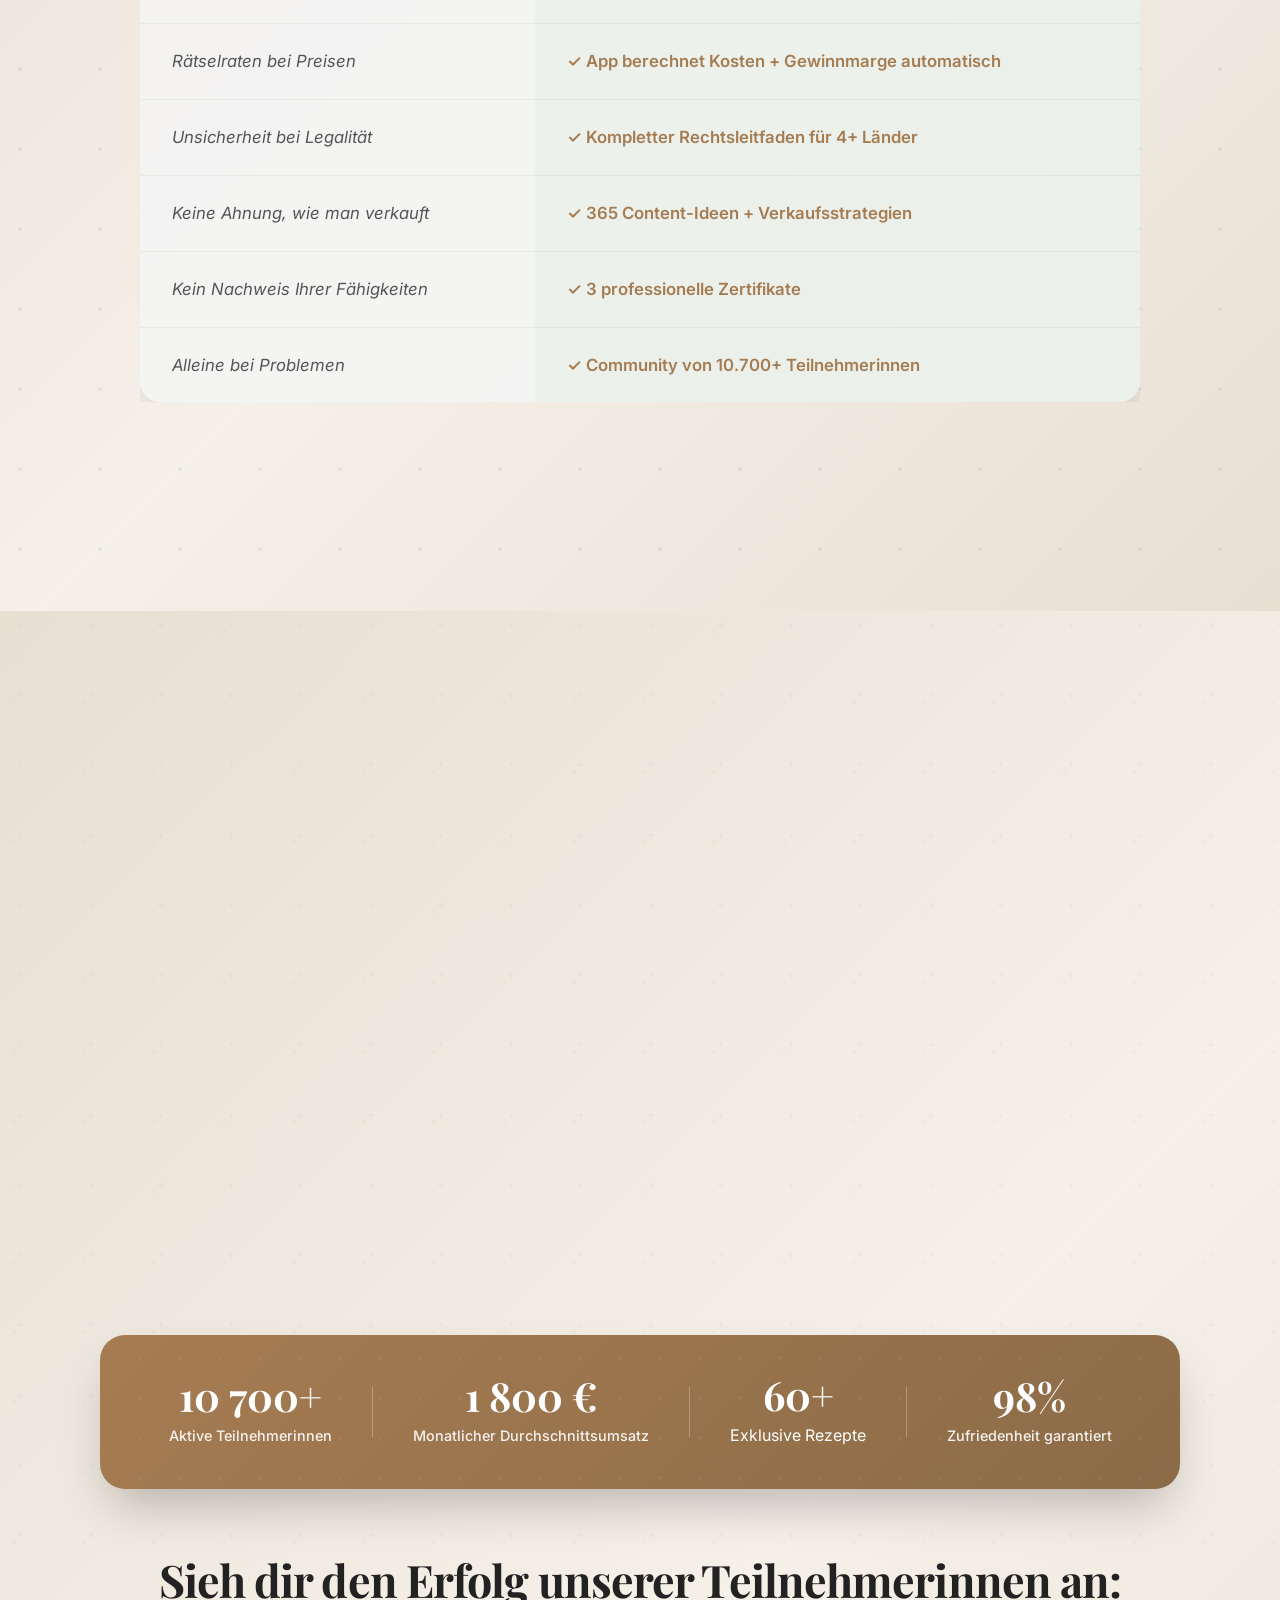
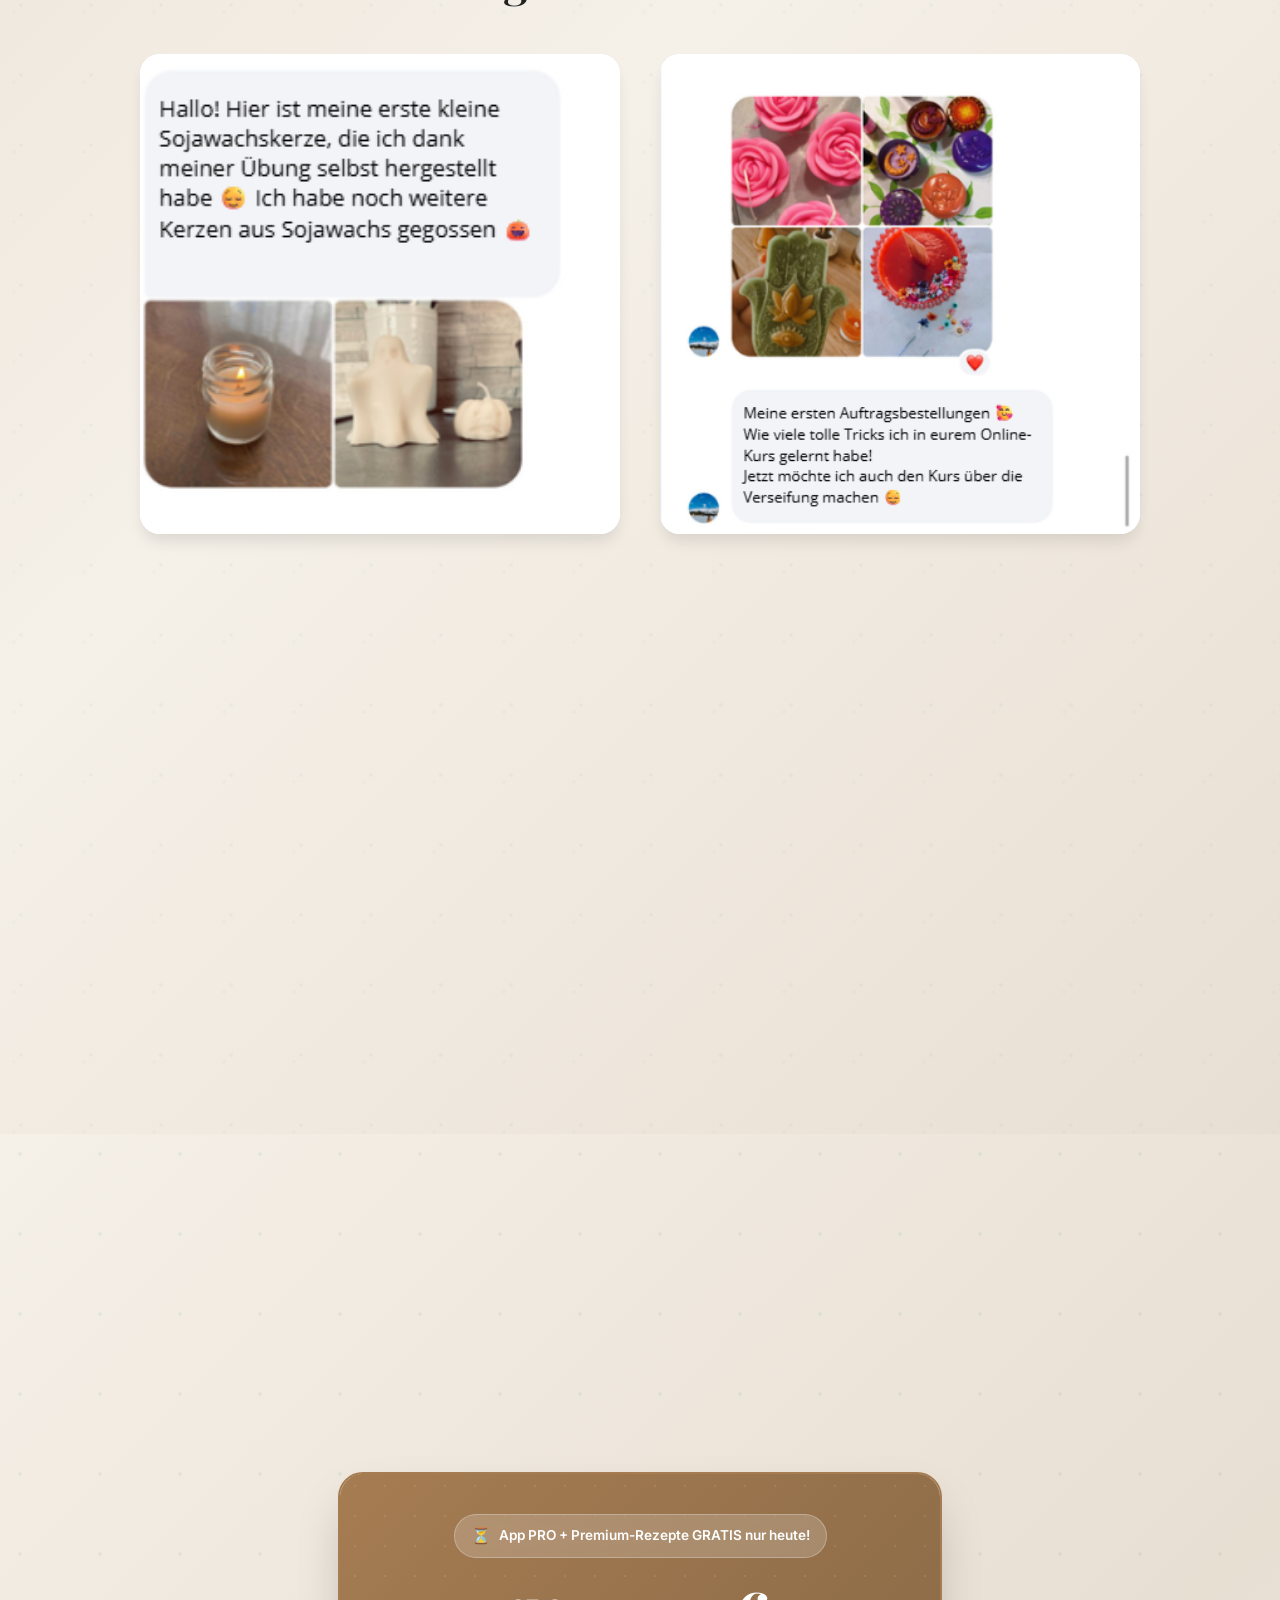
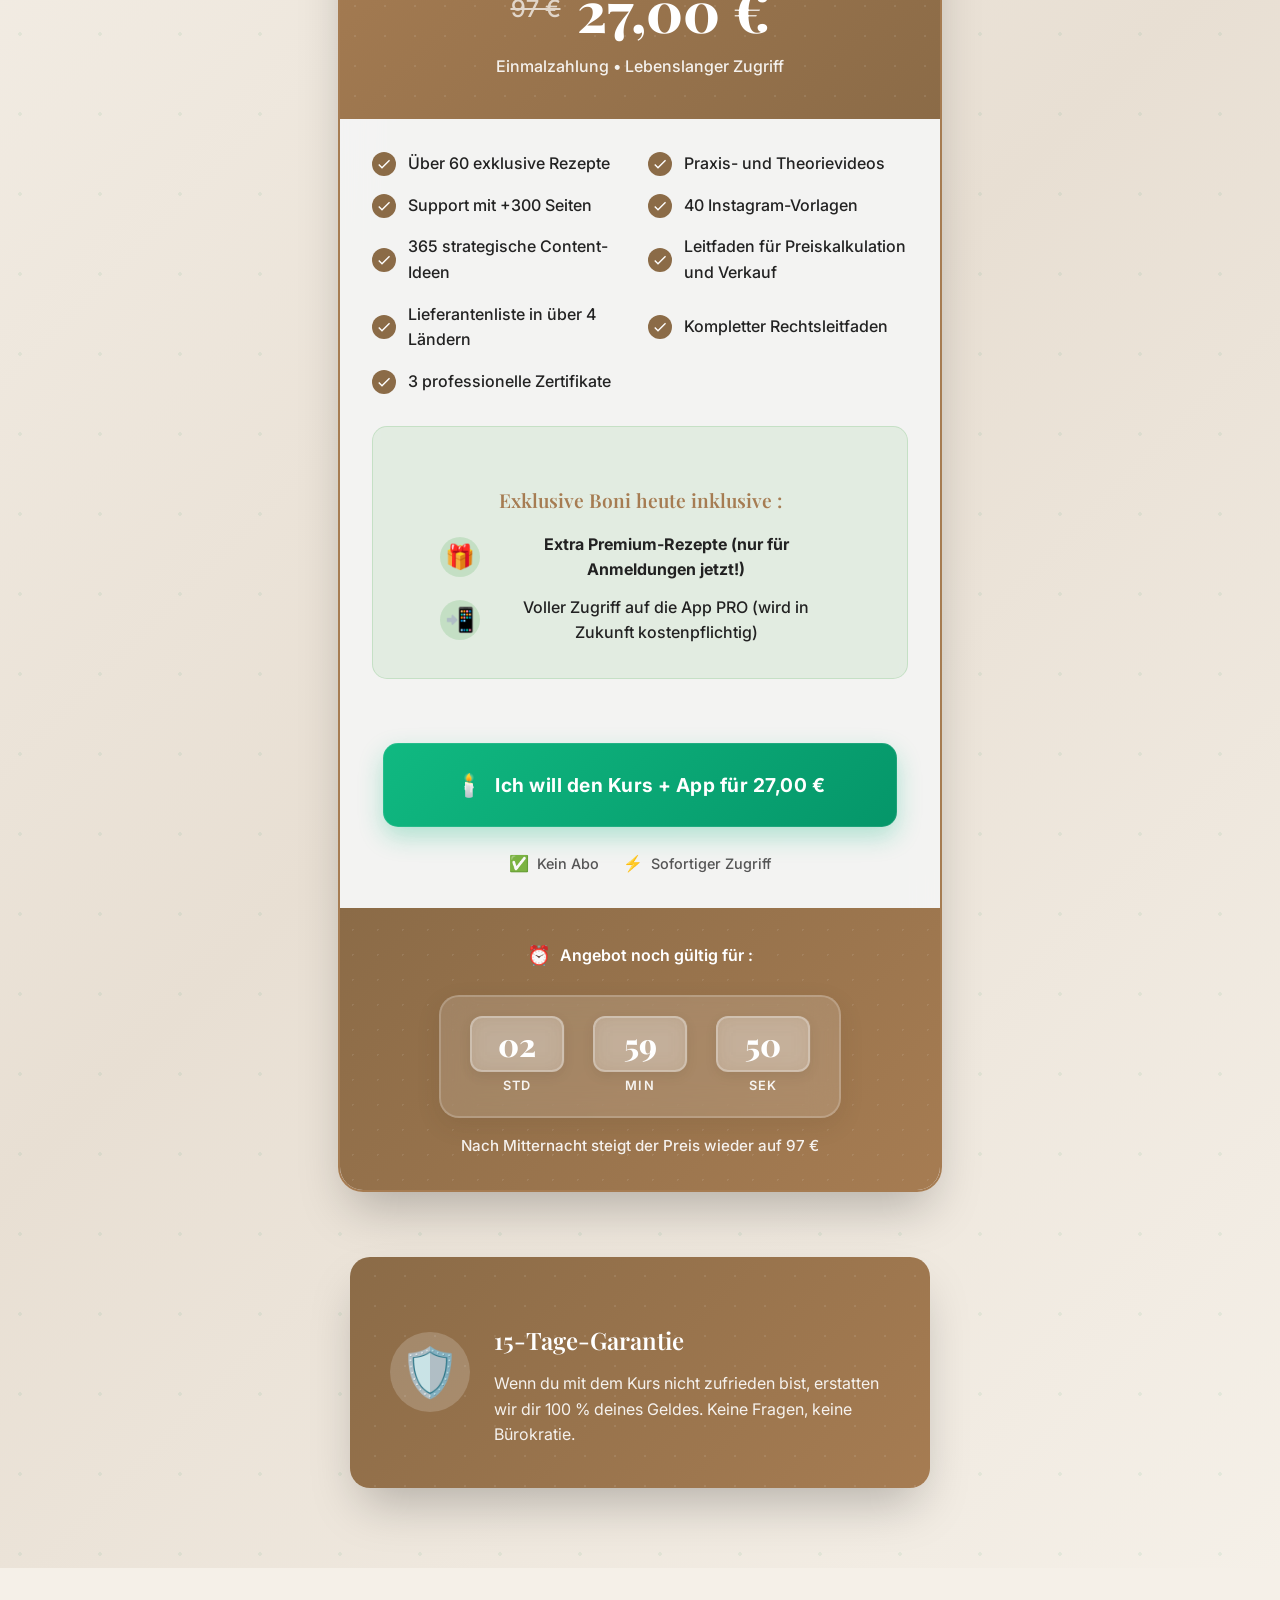
==== commit 7151ad08: "feat: Pinterest Ads pixel + eventos de conversão em todas as páginas - Base tag (pintrk load + page)" ====
--- a/index.html
+++ b/index.html
@@ -44,7 +44,15 @@
   <link rel="stylesheet" href="css/footer.css">
   <link rel="stylesheet" href="css/custom.css">
 
-<script src="js/pa-EZl-5zaGTFA7fpNT9w5a4.js" async="" defer=""></script><script async="" src="https://www.clarity.ms/tag/utvuqqejyg"></script></head>
+<script src="js/pa-EZl-5zaGTFA7fpNT9w5a4.js" async="" defer=""></script><script async="" src="https://www.clarity.ms/tag/utvuqqejyg"></script><!-- Pinterest Tag -->
+<script>
+!function(e){if(!window.pintrk){window.pintrk=function(){window.pintrk.queue.push(Array.prototype.slice.call(arguments))};var n=window.pintrk;n.queue=[],n.version='3.0';var t=document.createElement('script');t.async=!0,t.src=e;var r=document.getElementsByTagName('script')[0];r.parentNode.insertBefore(t,r)}}('https://s.pinimg.com/ct/core.js');
+pintrk('load', '');
+pintrk('page');
+</script>
+<noscript><img height='1' width='1' style='display:none;' alt='' src='https://ct.pinterest.com/v3/?event=init&tid=&noscript=1'/></noscript>
+<!-- end Pinterest Tag -->
+</head>
 
 
 
@@ -1115,4 +1123,29 @@
 })();
 </script>
 
+<!-- Pinterest Events -->
+<script>
+(function() {
+  // ViewCategory: user viewing Kerzen product category
+  pintrk('track', 'ViewCategory', {
+    product_category: 'handgefertigte Kerzen',
+    currency: 'EUR',
+    value: 27.00
+  });
+
+  // InitiateCheckout: fire on every CTA click
+  document.addEventListener('click', function(e) {
+    var link = e.target.closest('a[href*="pay.hotmart.com"]');
+    if (link) {
+      pintrk('track', 'InitiateCheckout', {
+        value: 27.00,
+        currency: 'EUR',
+        order_quantity: 1,
+        product_name: 'Kerzen Business Akademie – Vollkurs'
+      });
+    }
+  });
+})();
+</script>
+<!-- end Pinterest Events -->
 </body></html>
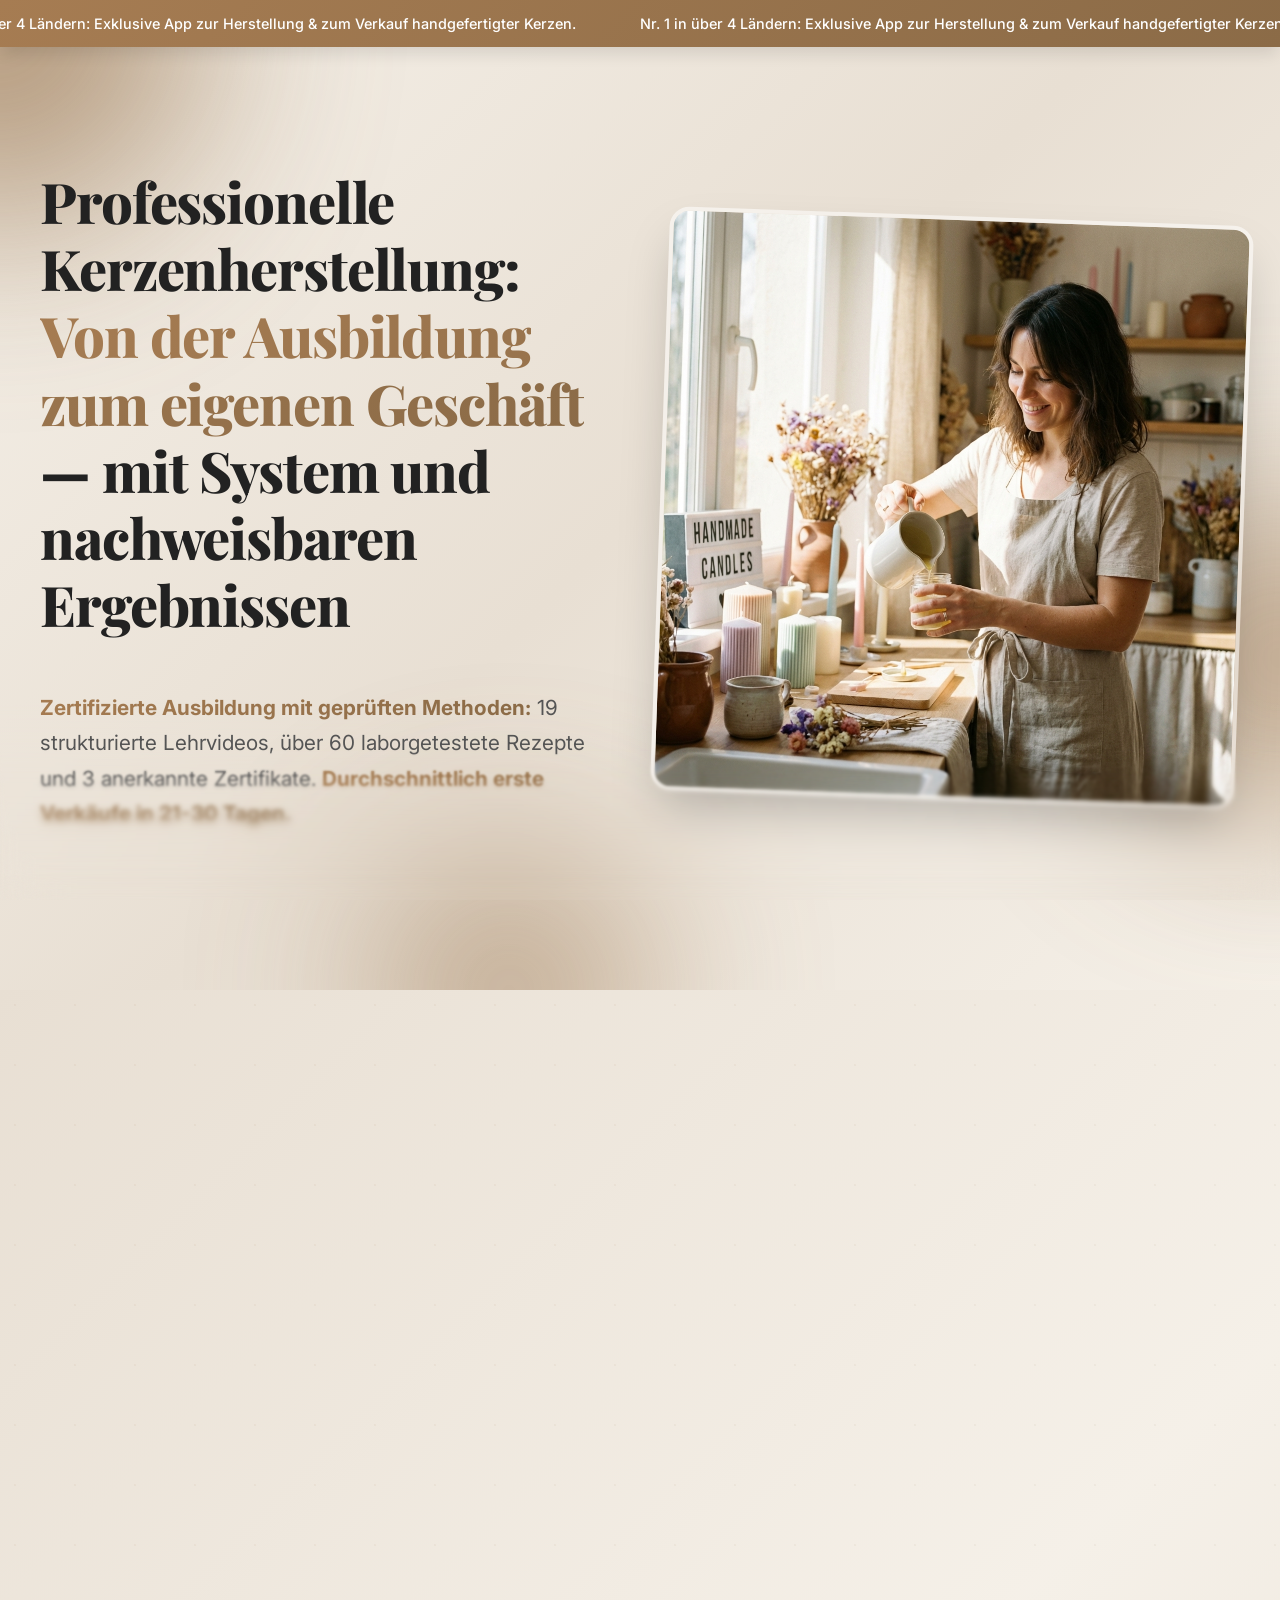
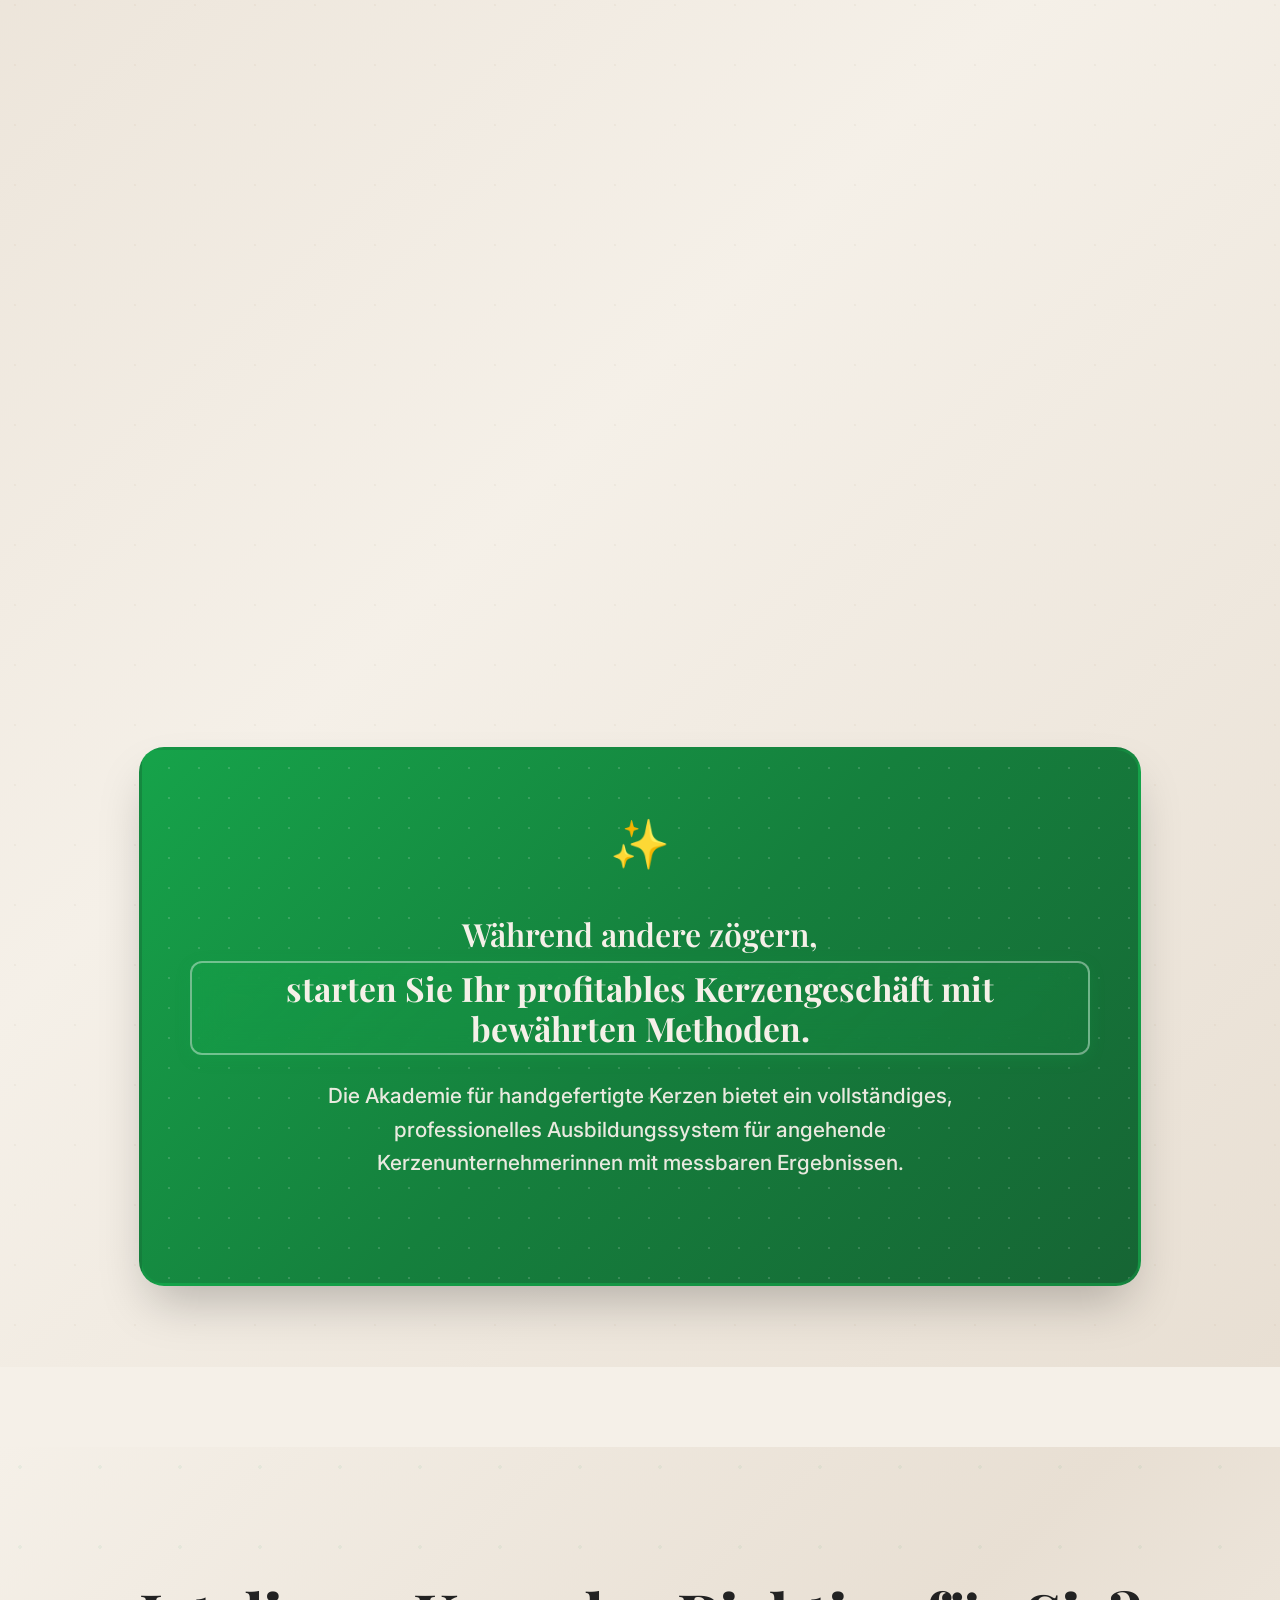
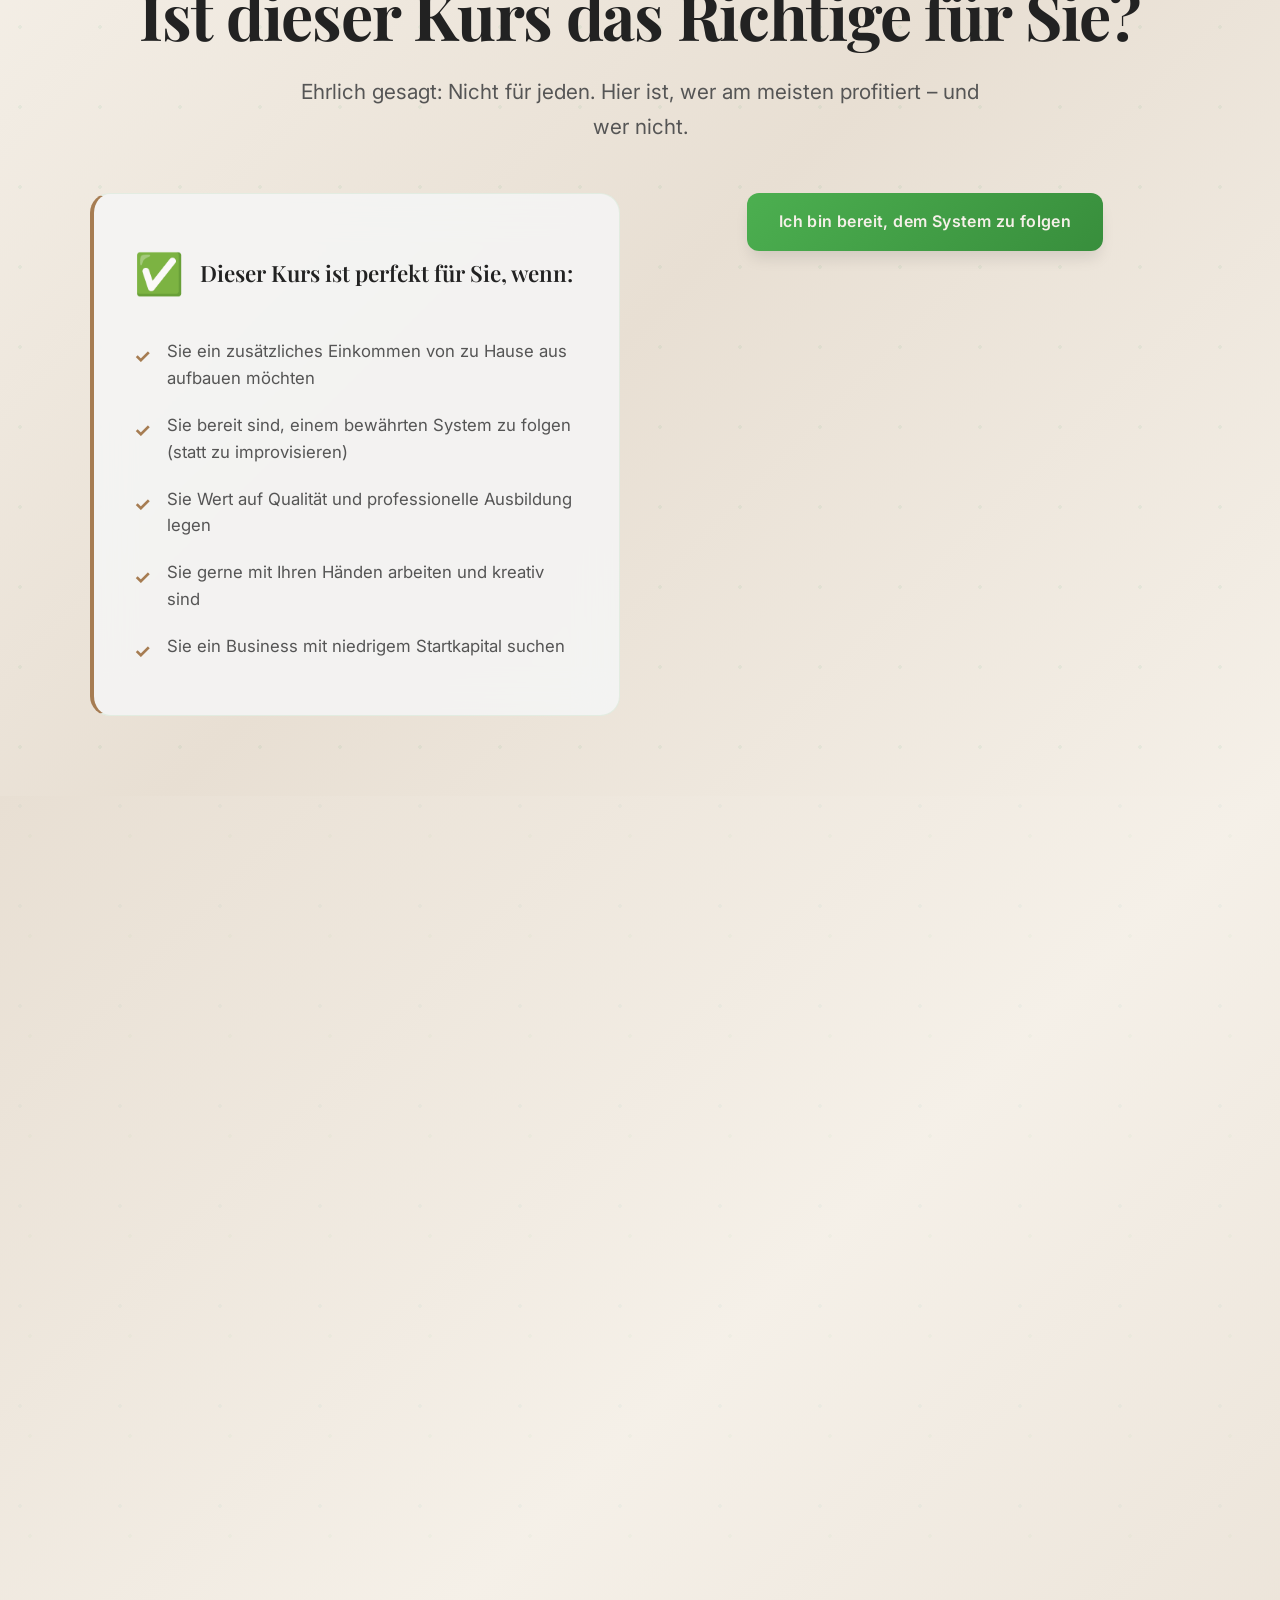
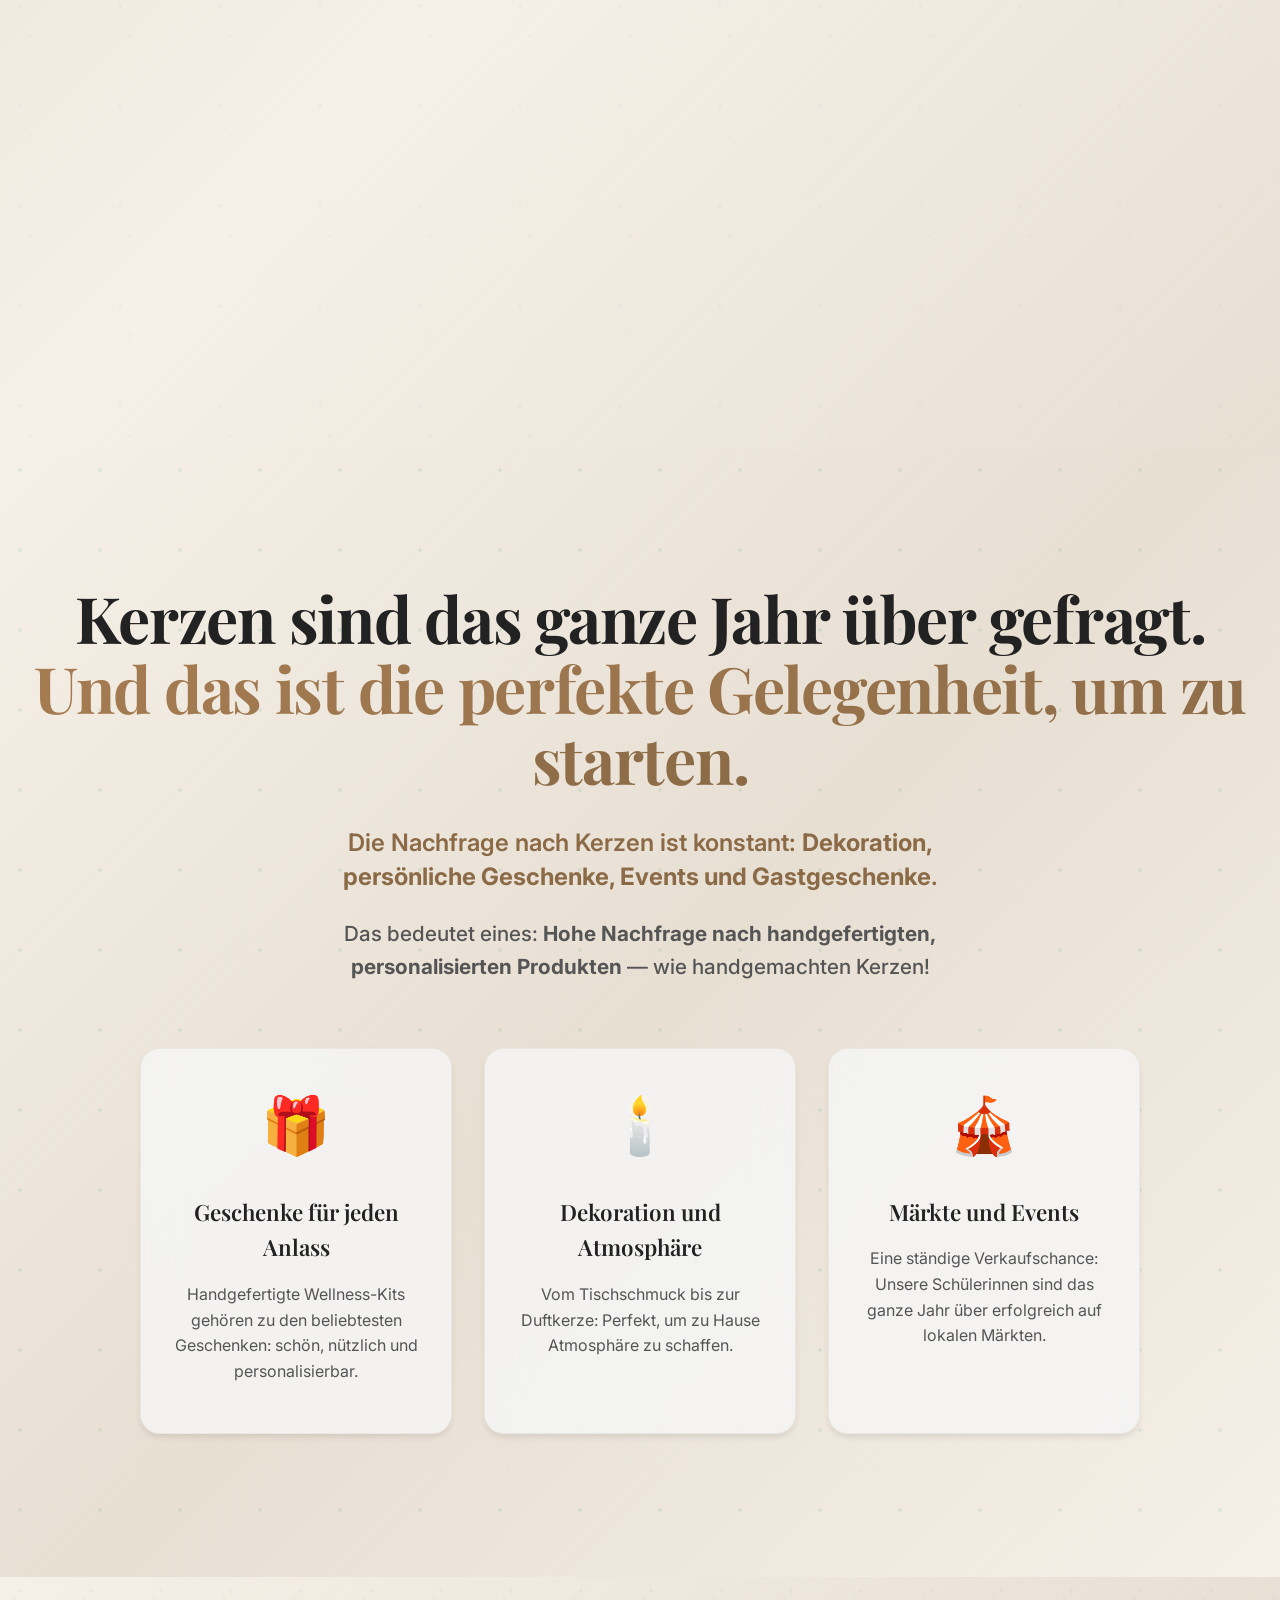
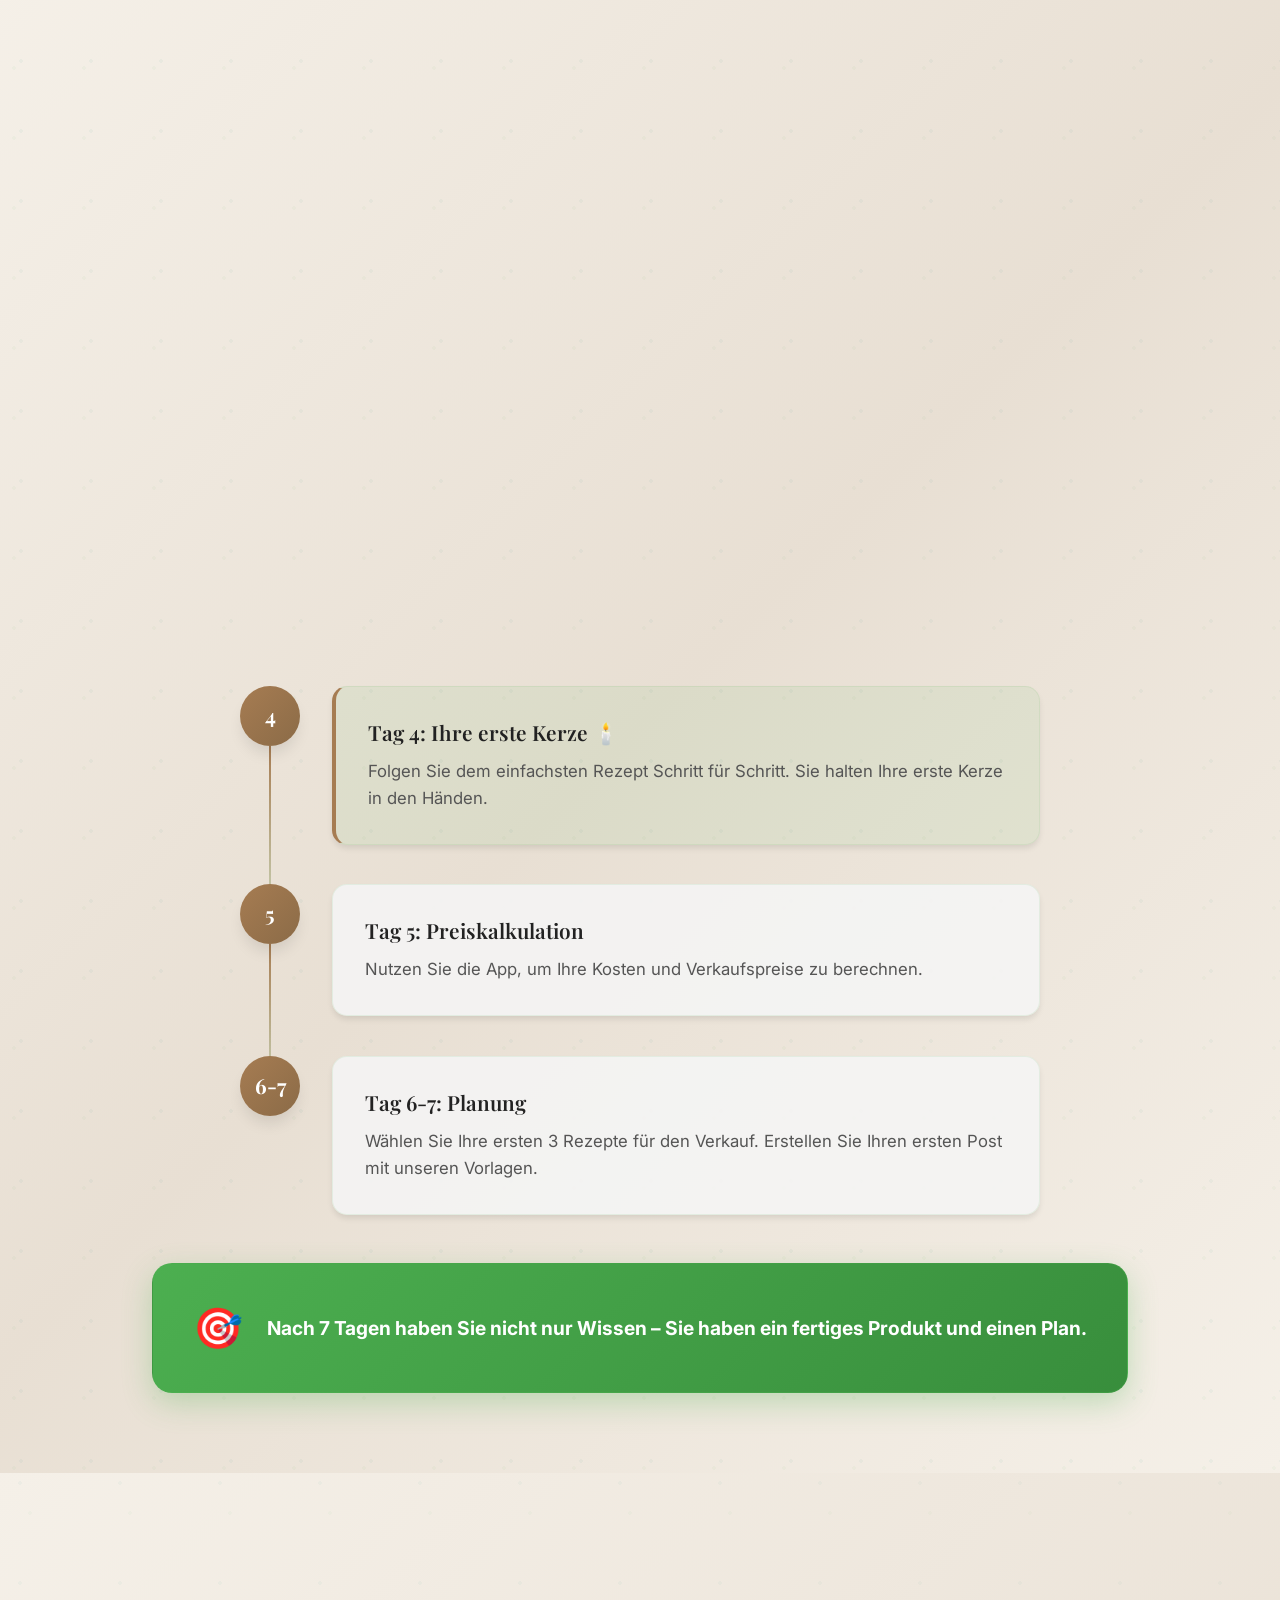
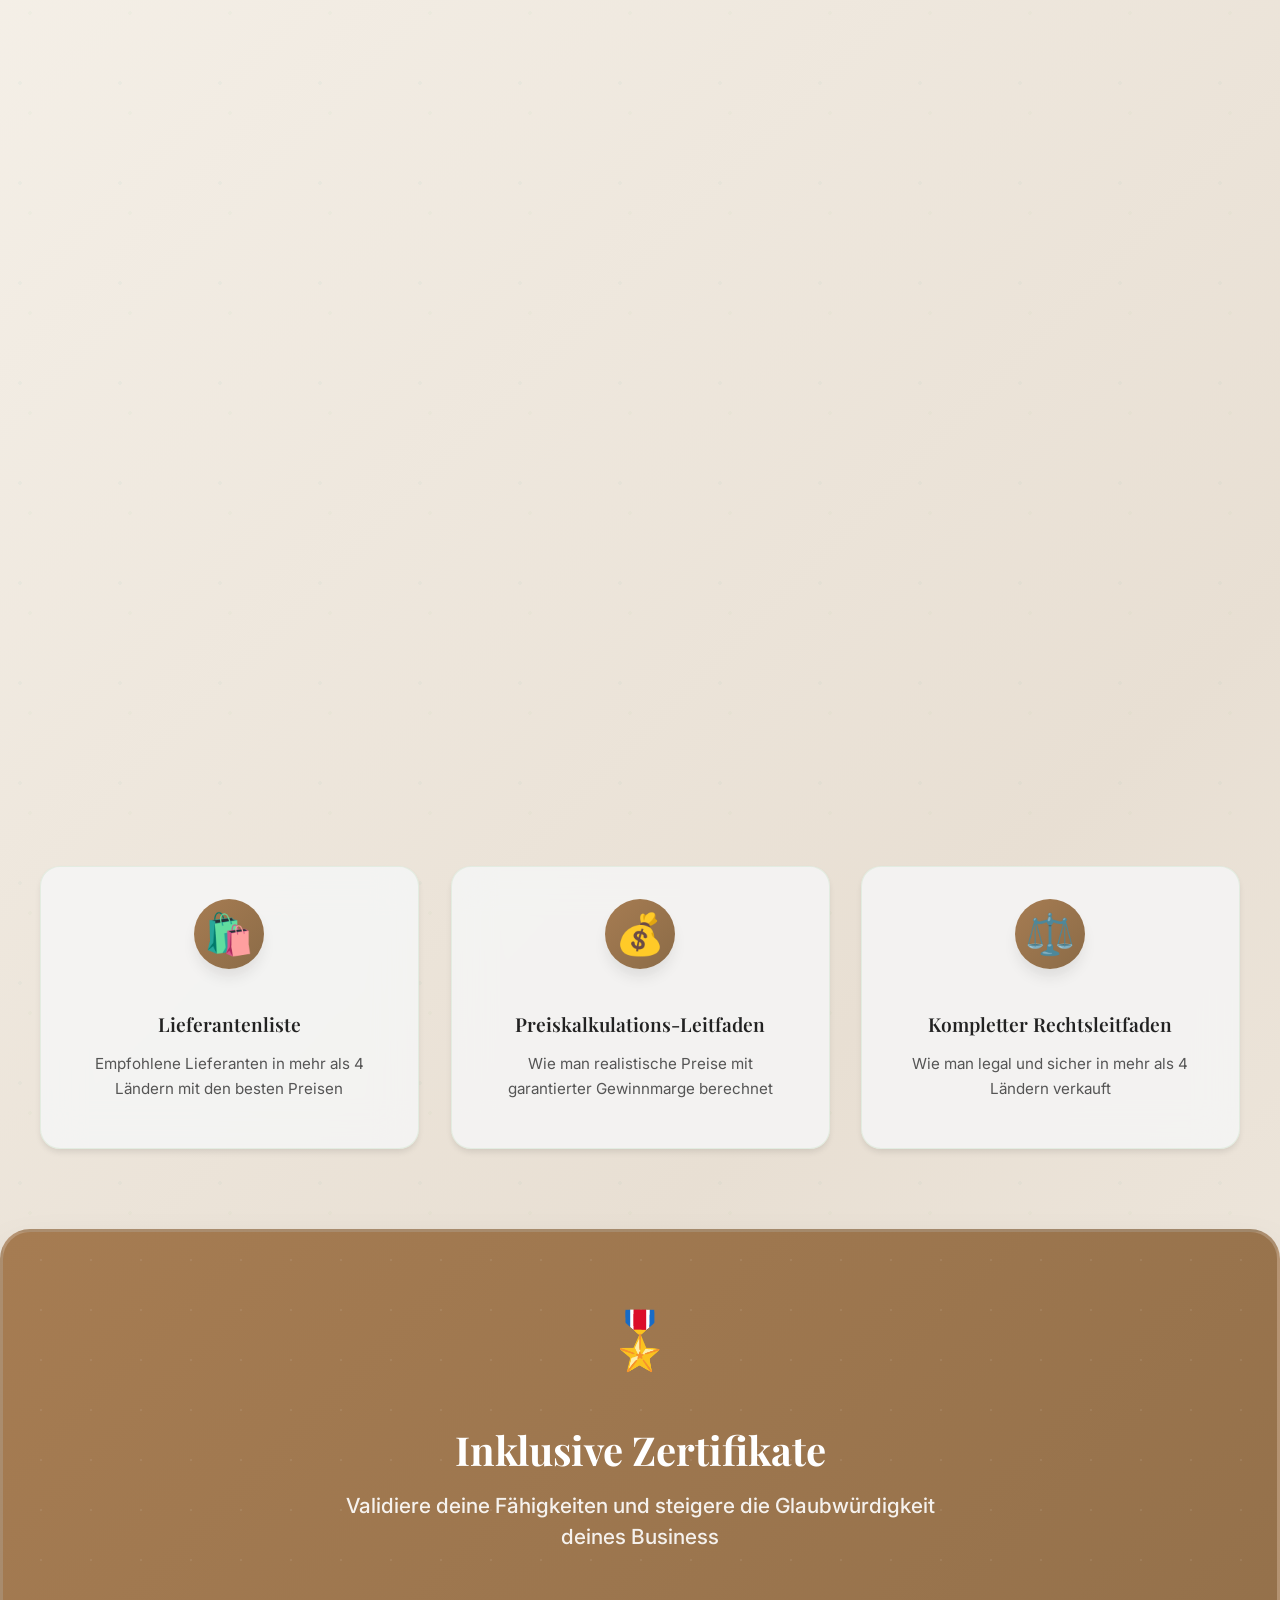
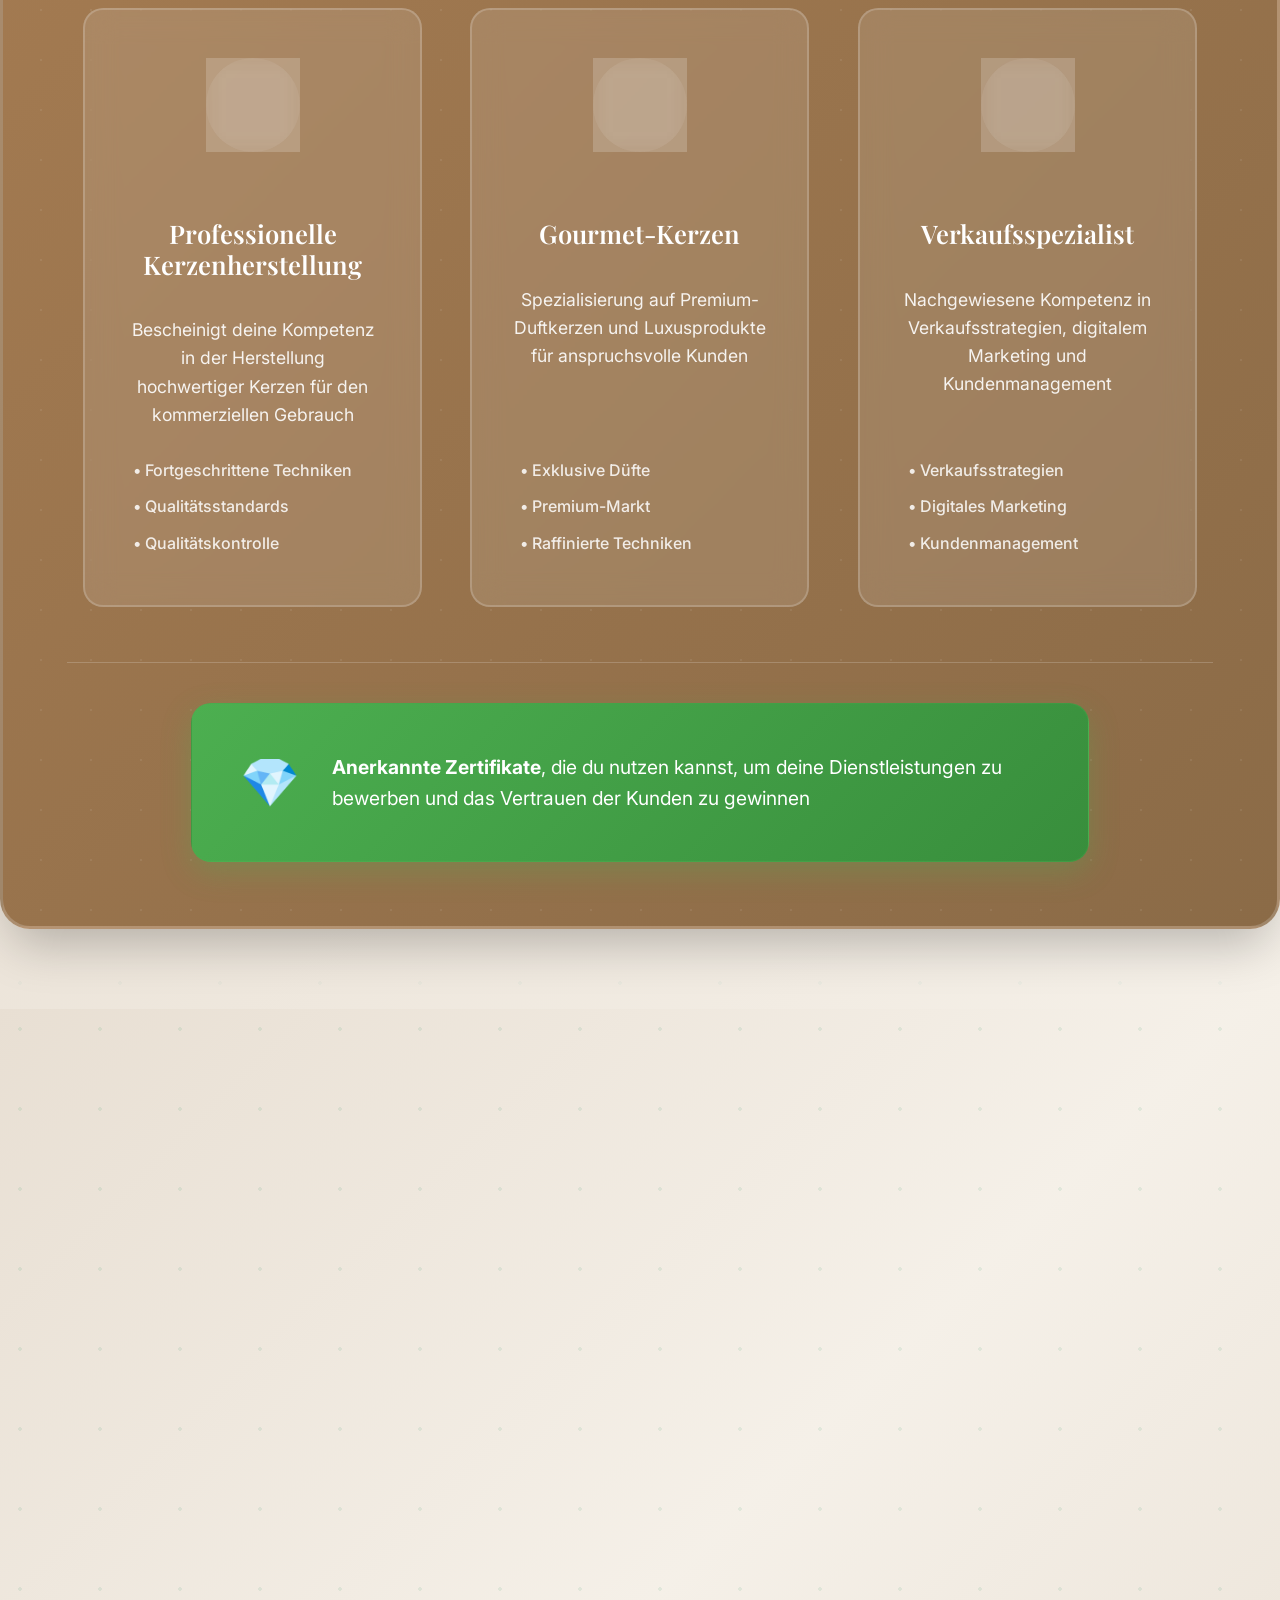
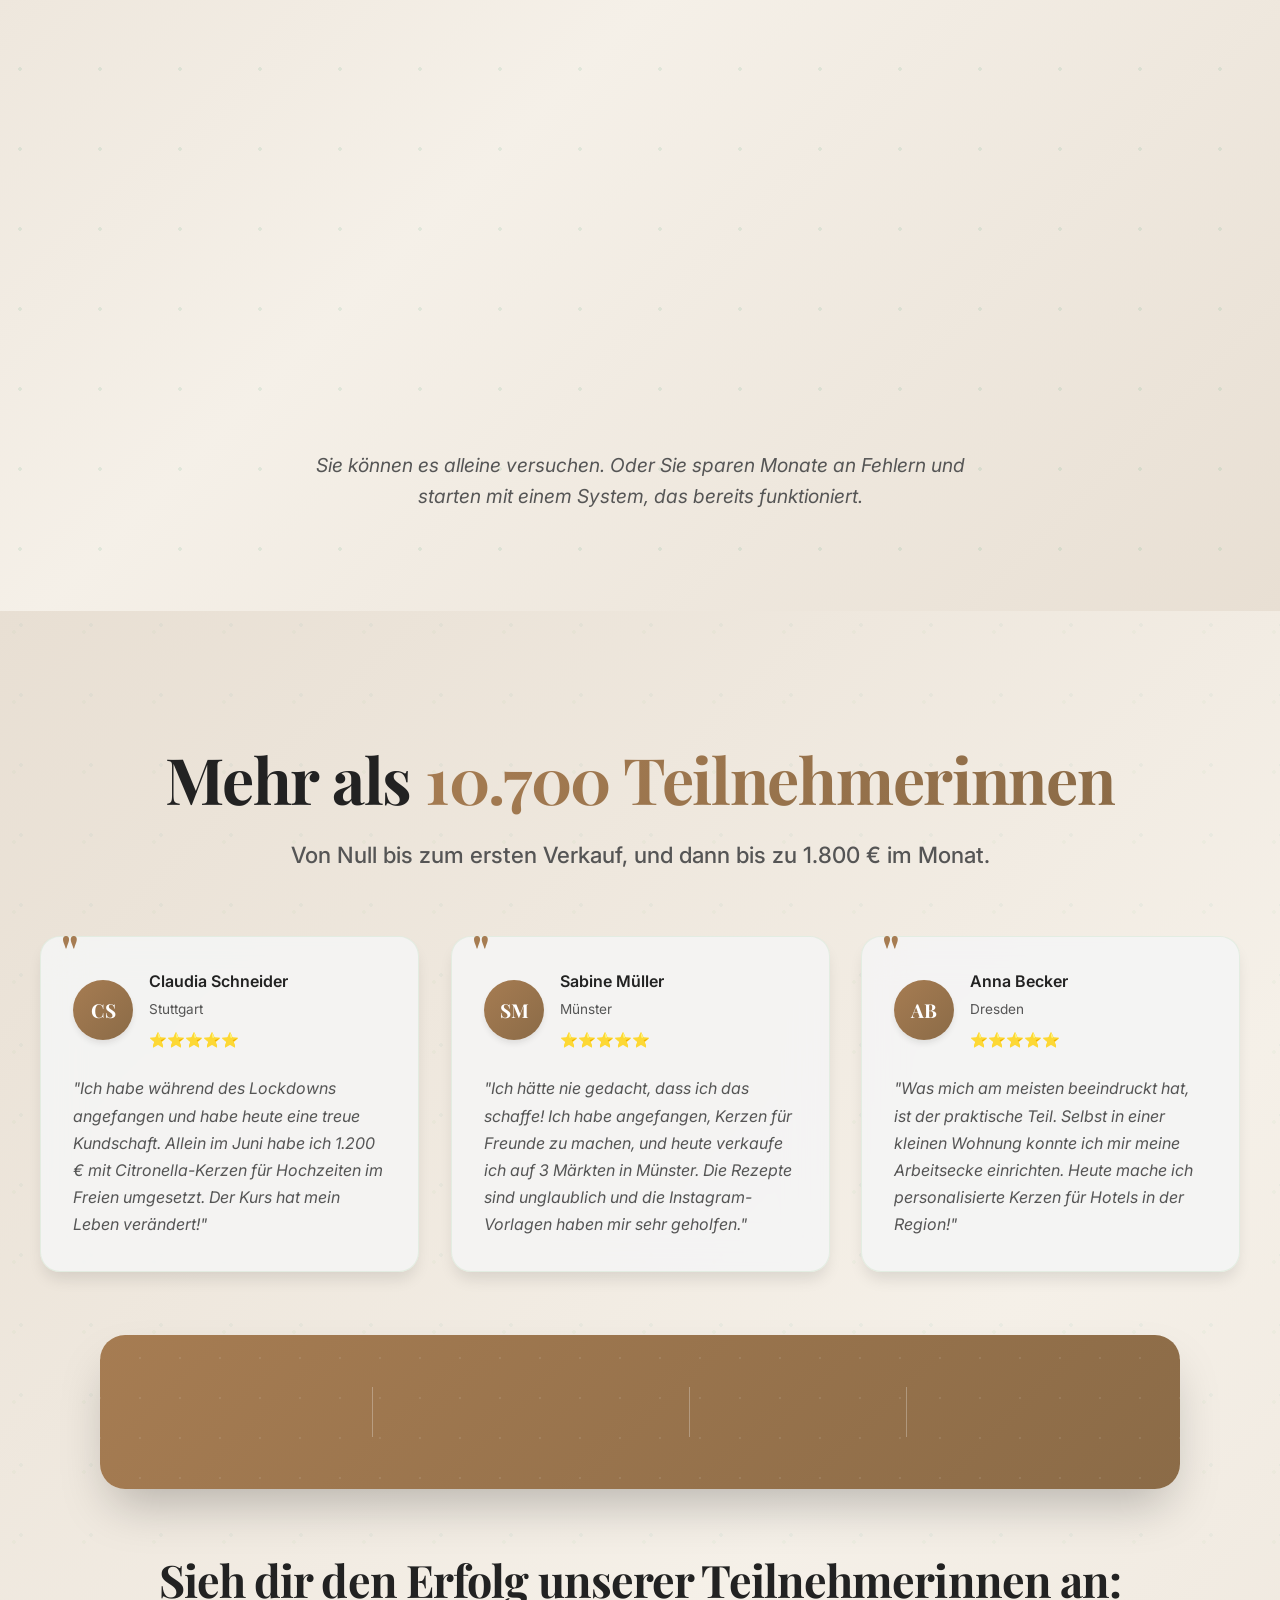
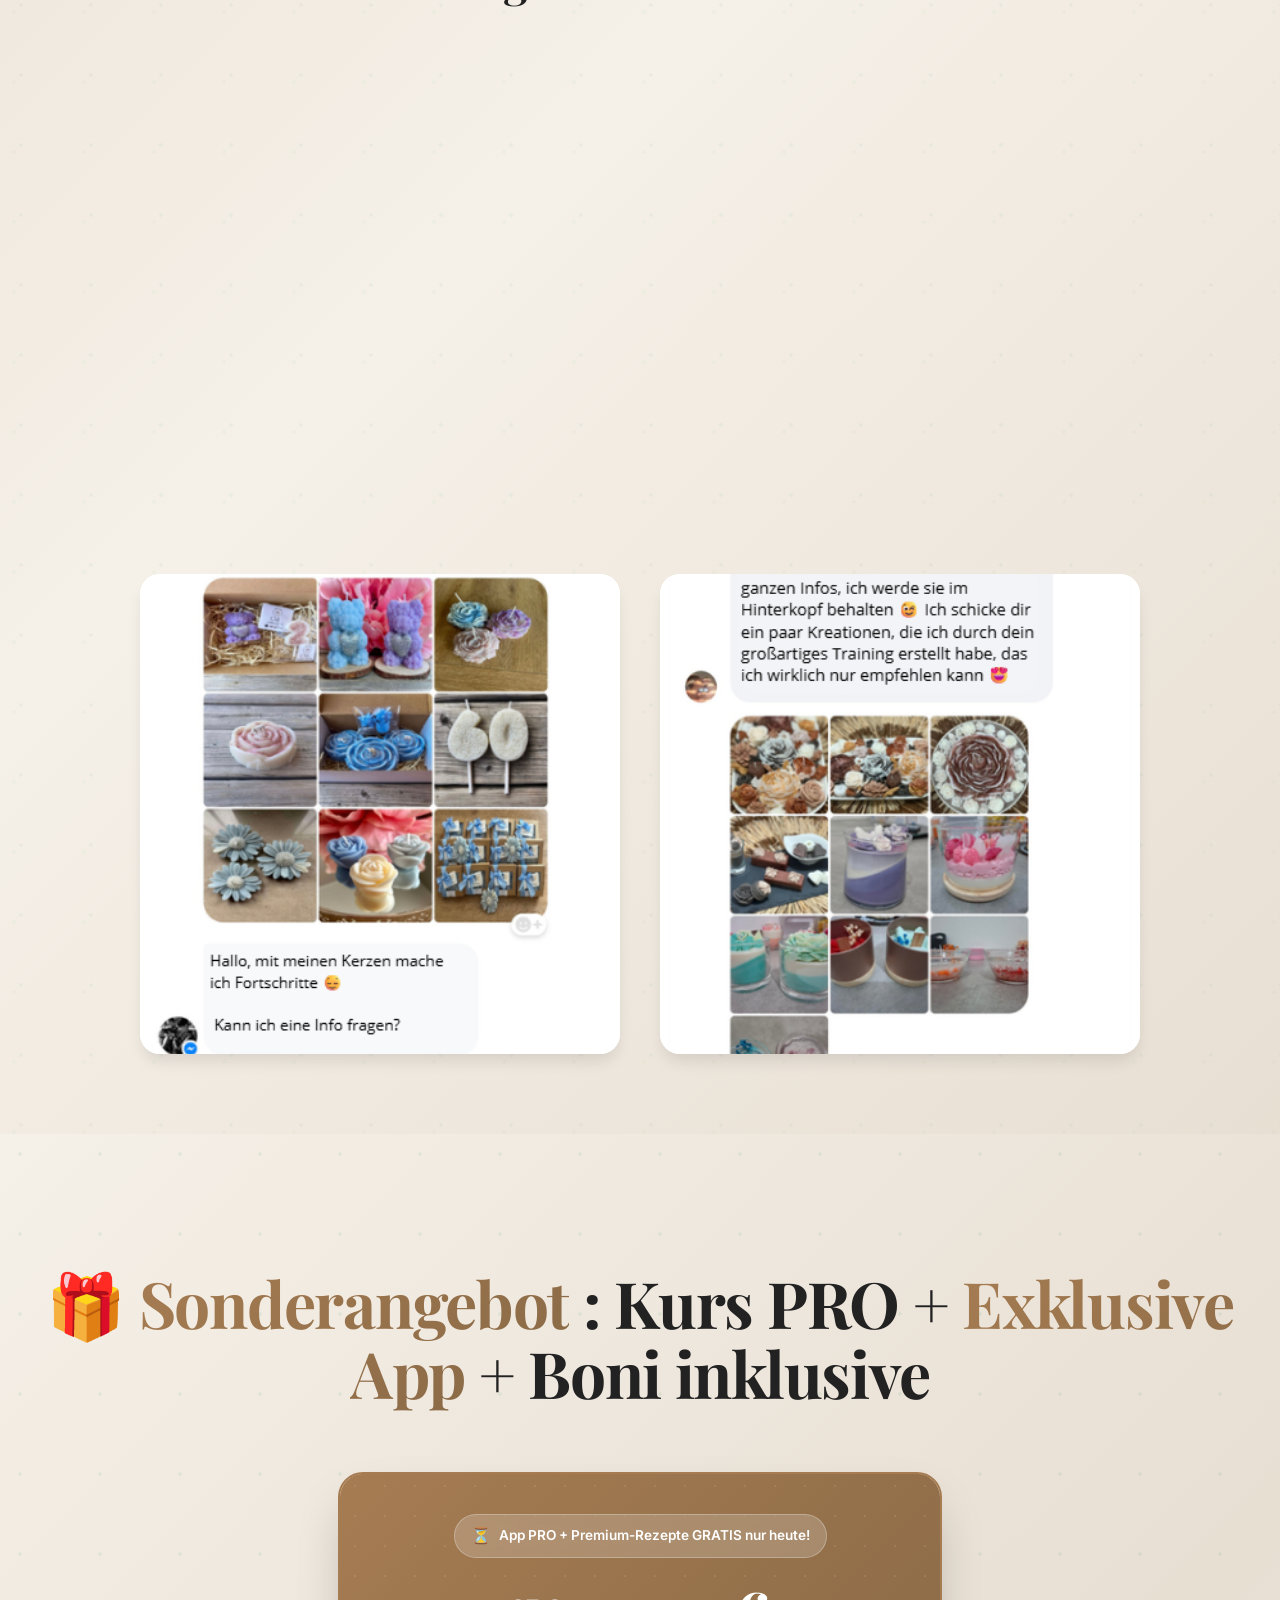
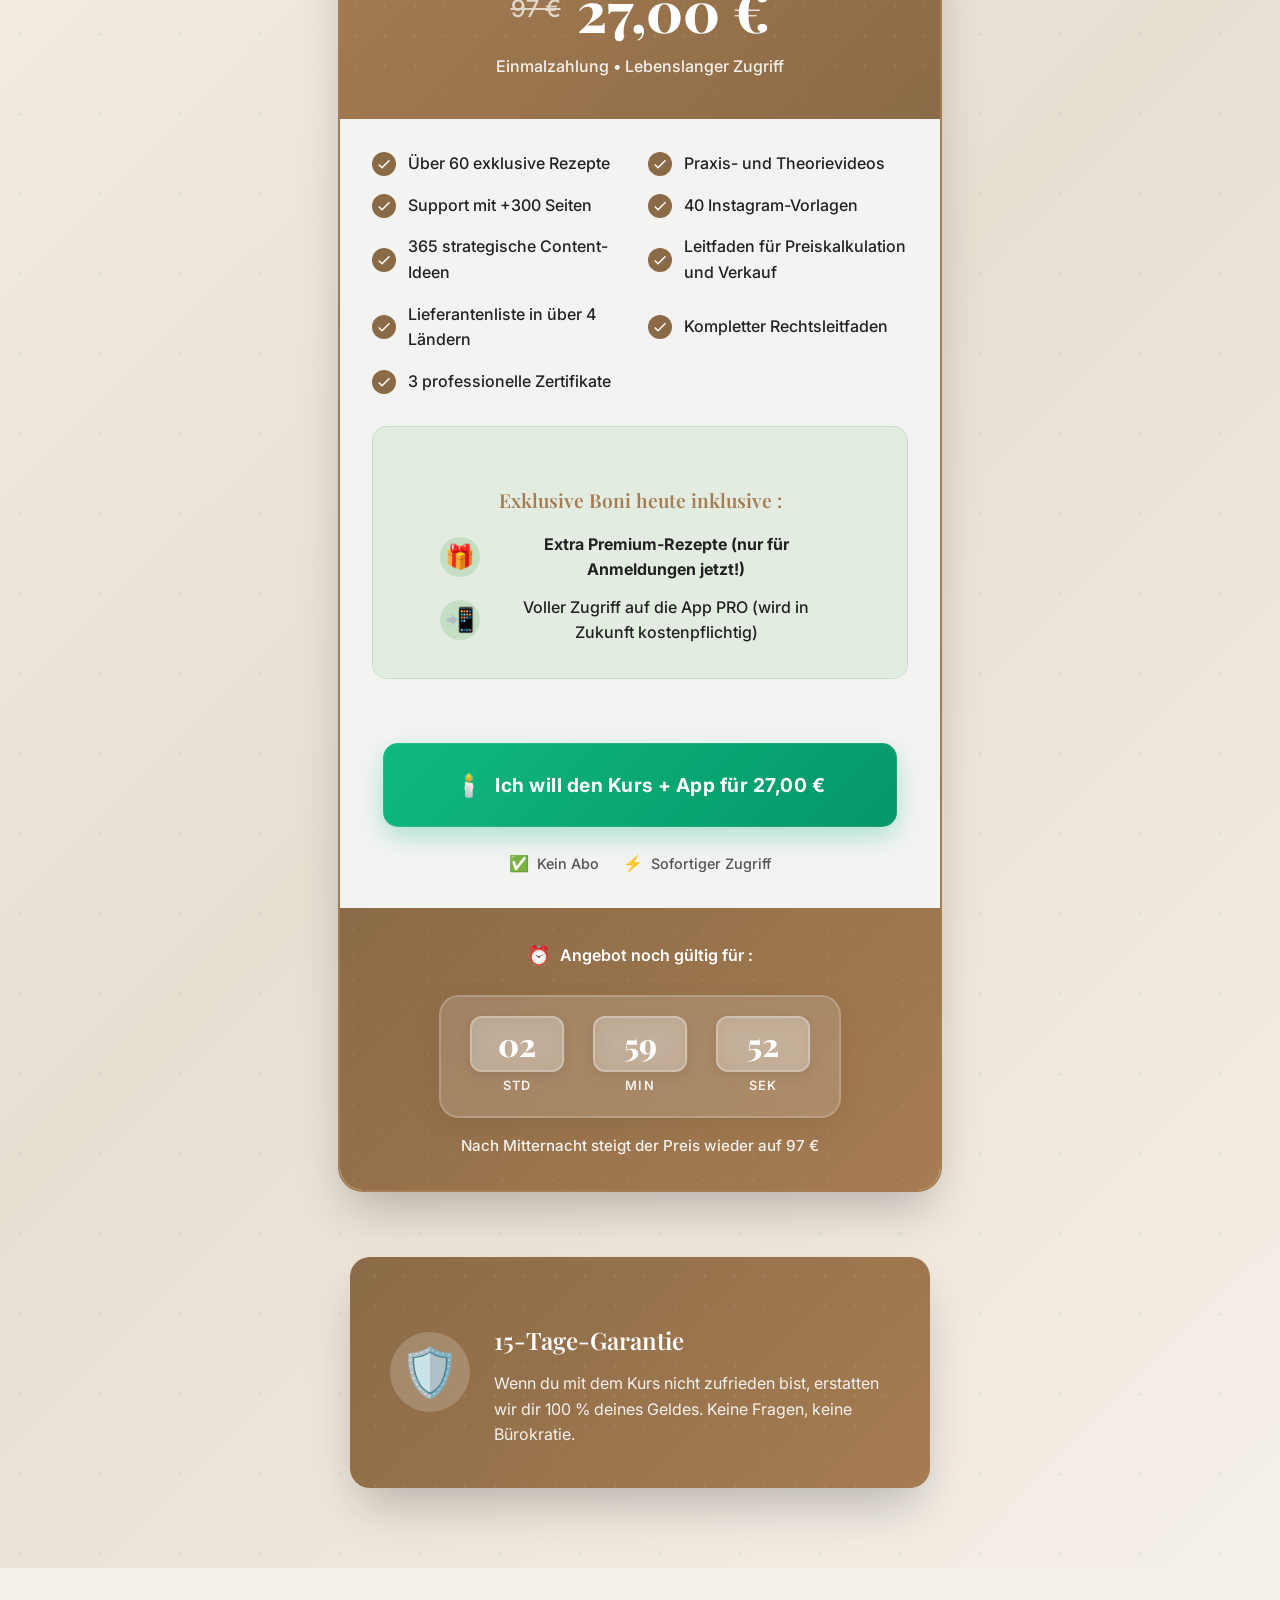
==== commit 32ba8a88: "fix: corrige pixel ID + adiciona Conversion API server-side - Corrige pintrk load com ID 26143210754" ====
--- a/index.html
+++ b/index.html
@@ -47,7 +47,7 @@
 <script src="js/pa-EZl-5zaGTFA7fpNT9w5a4.js" async="" defer=""></script><script async="" src="https://www.clarity.ms/tag/utvuqqejyg"></script><!-- Pinterest Tag -->
 <script>
 !function(e){if(!window.pintrk){window.pintrk=function(){window.pintrk.queue.push(Array.prototype.slice.call(arguments))};var n=window.pintrk;n.queue=[],n.version='3.0';var t=document.createElement('script');t.async=!0,t.src=e;var r=document.getElementsByTagName('script')[0];r.parentNode.insertBefore(t,r)}}('https://s.pinimg.com/ct/core.js');
-pintrk('load', '');
+pintrk('load', '2614321075437');
 pintrk('page');
 </script>
 <noscript><img height='1' width='1' style='display:none;' alt='' src='https://ct.pinterest.com/v3/?event=init&tid=&noscript=1'/></noscript>
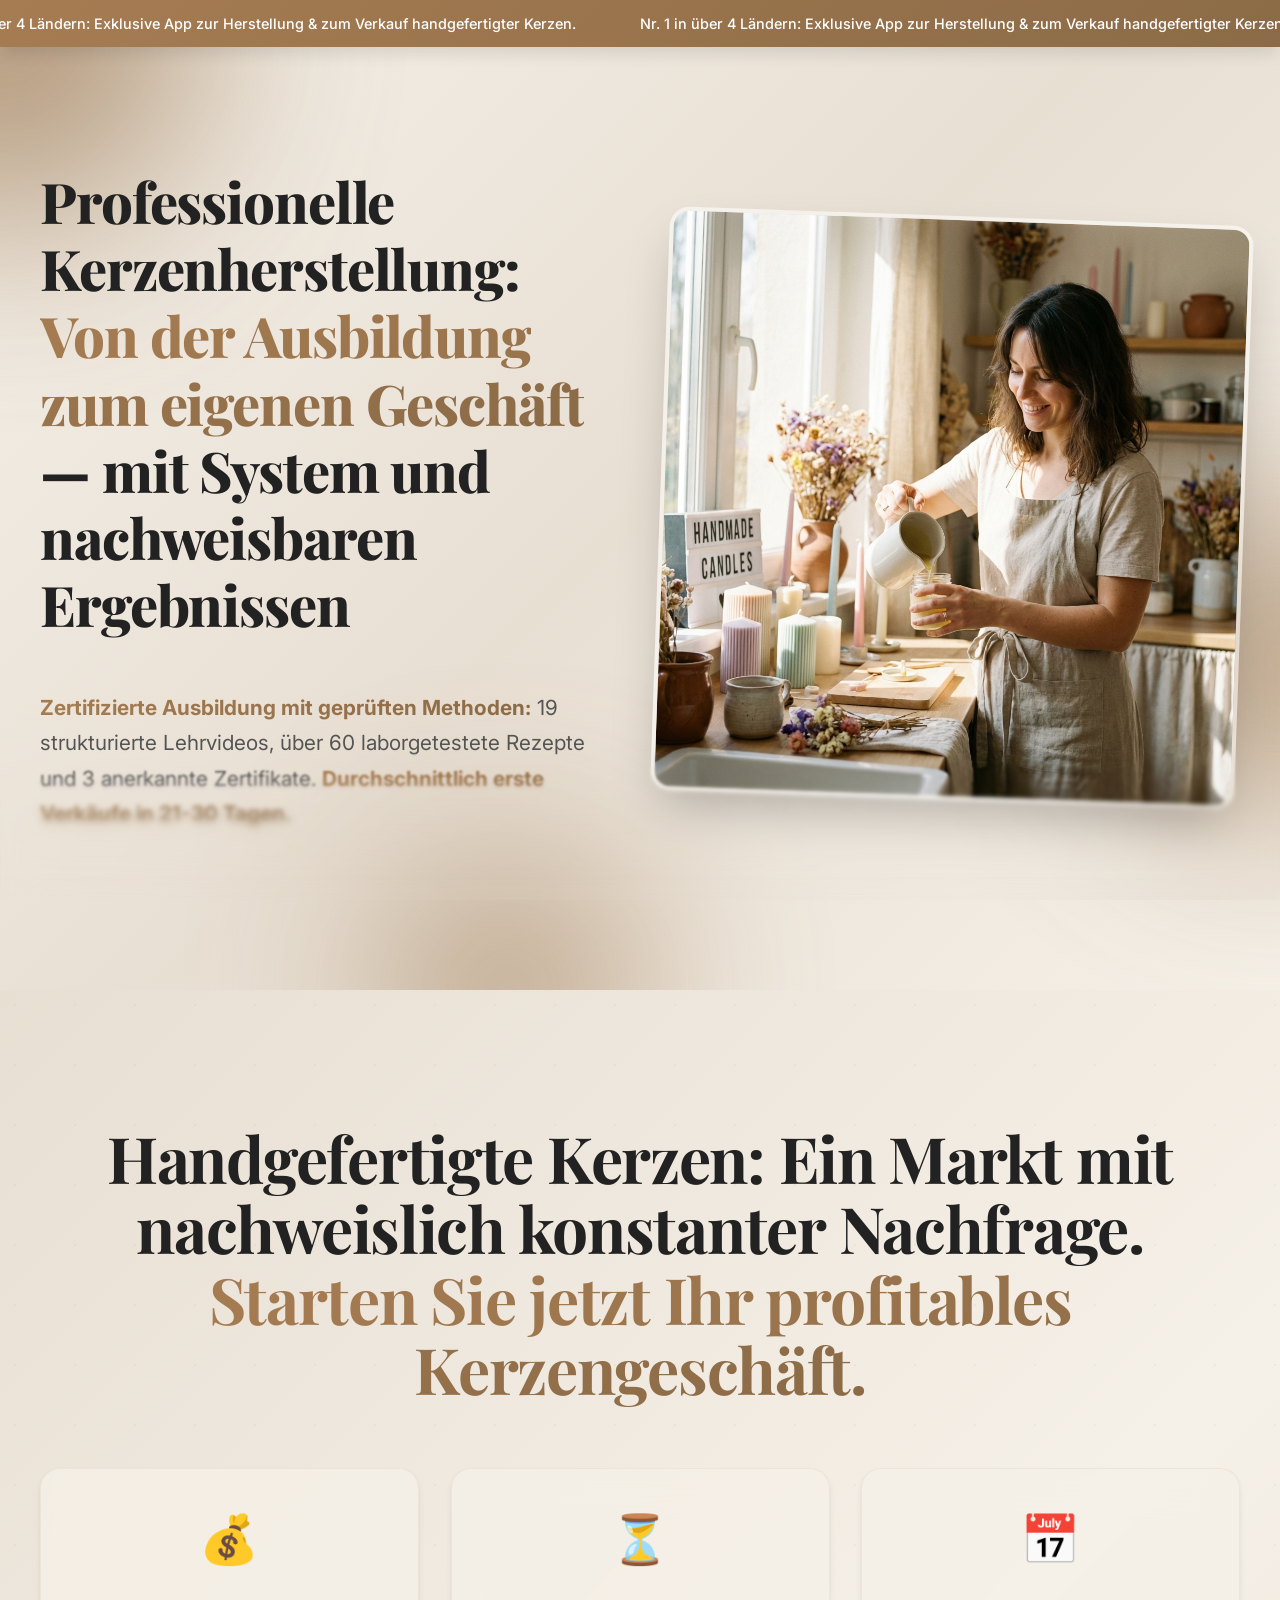
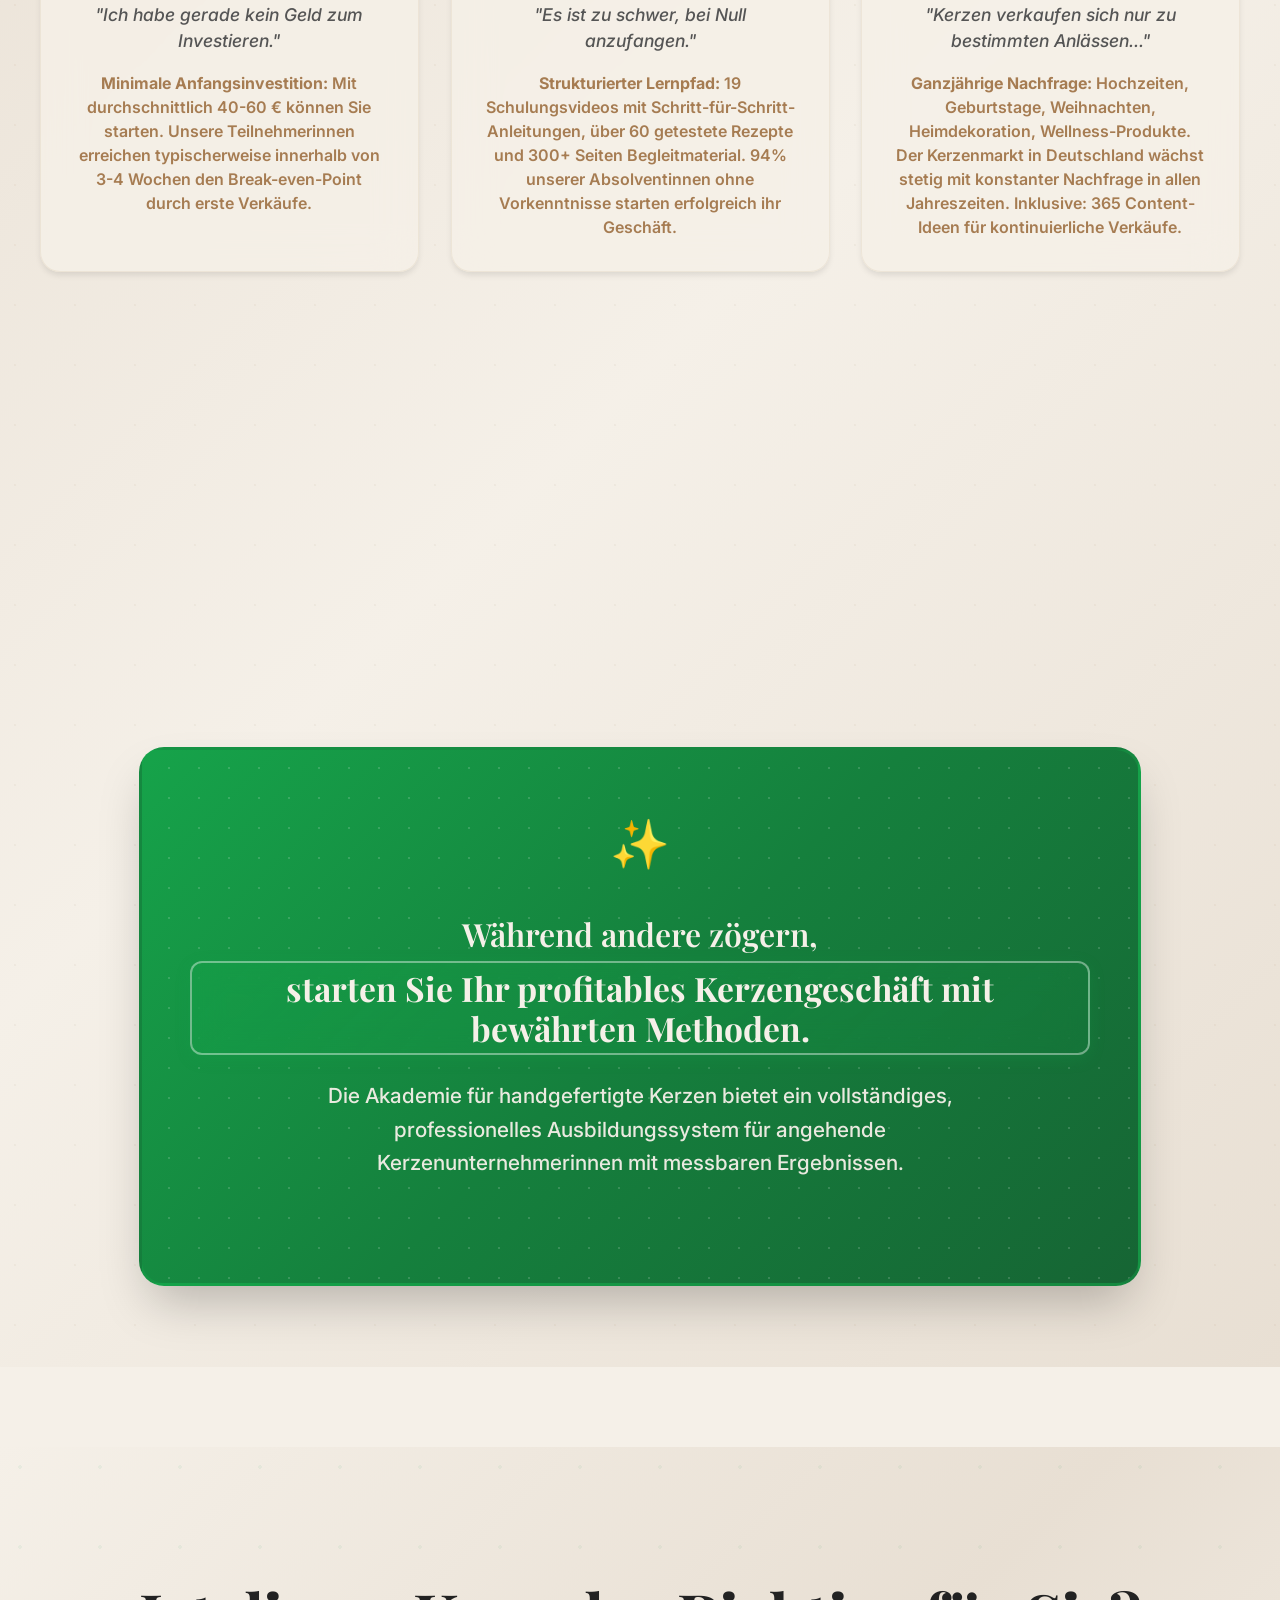
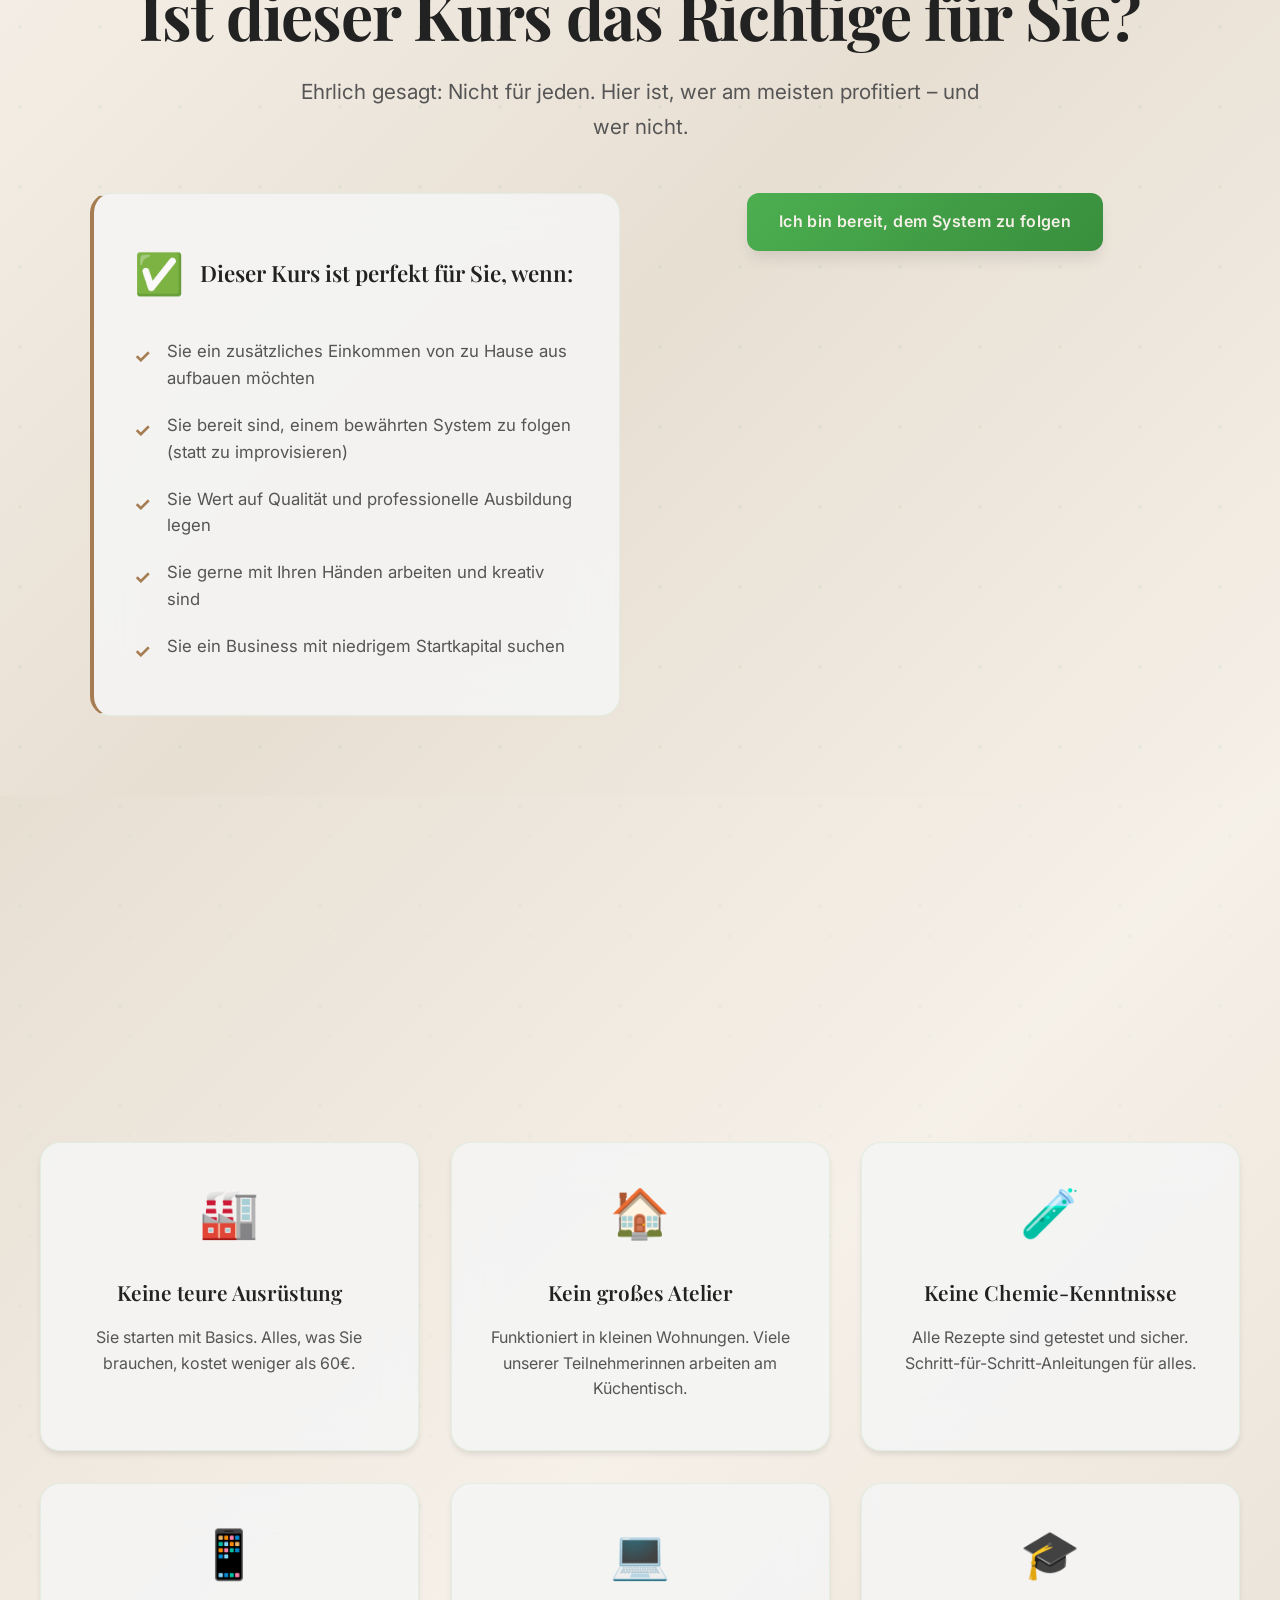
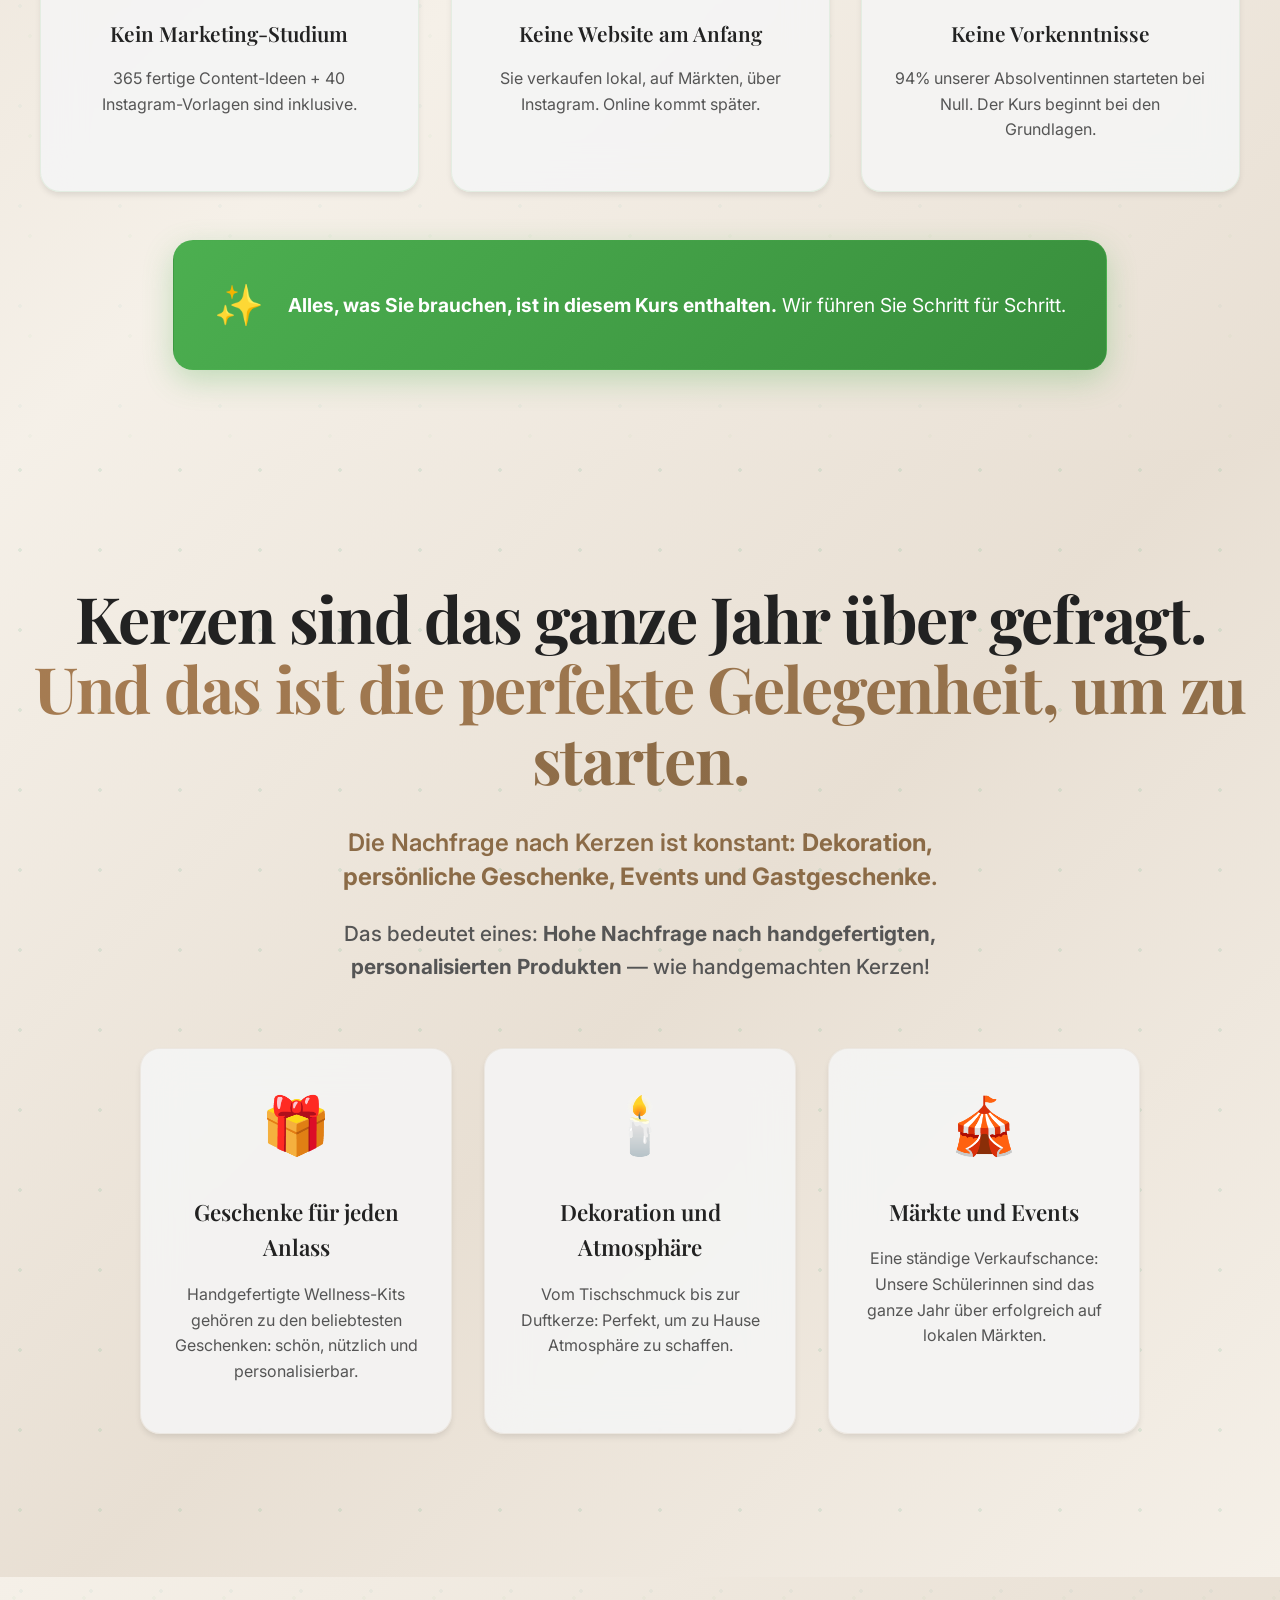
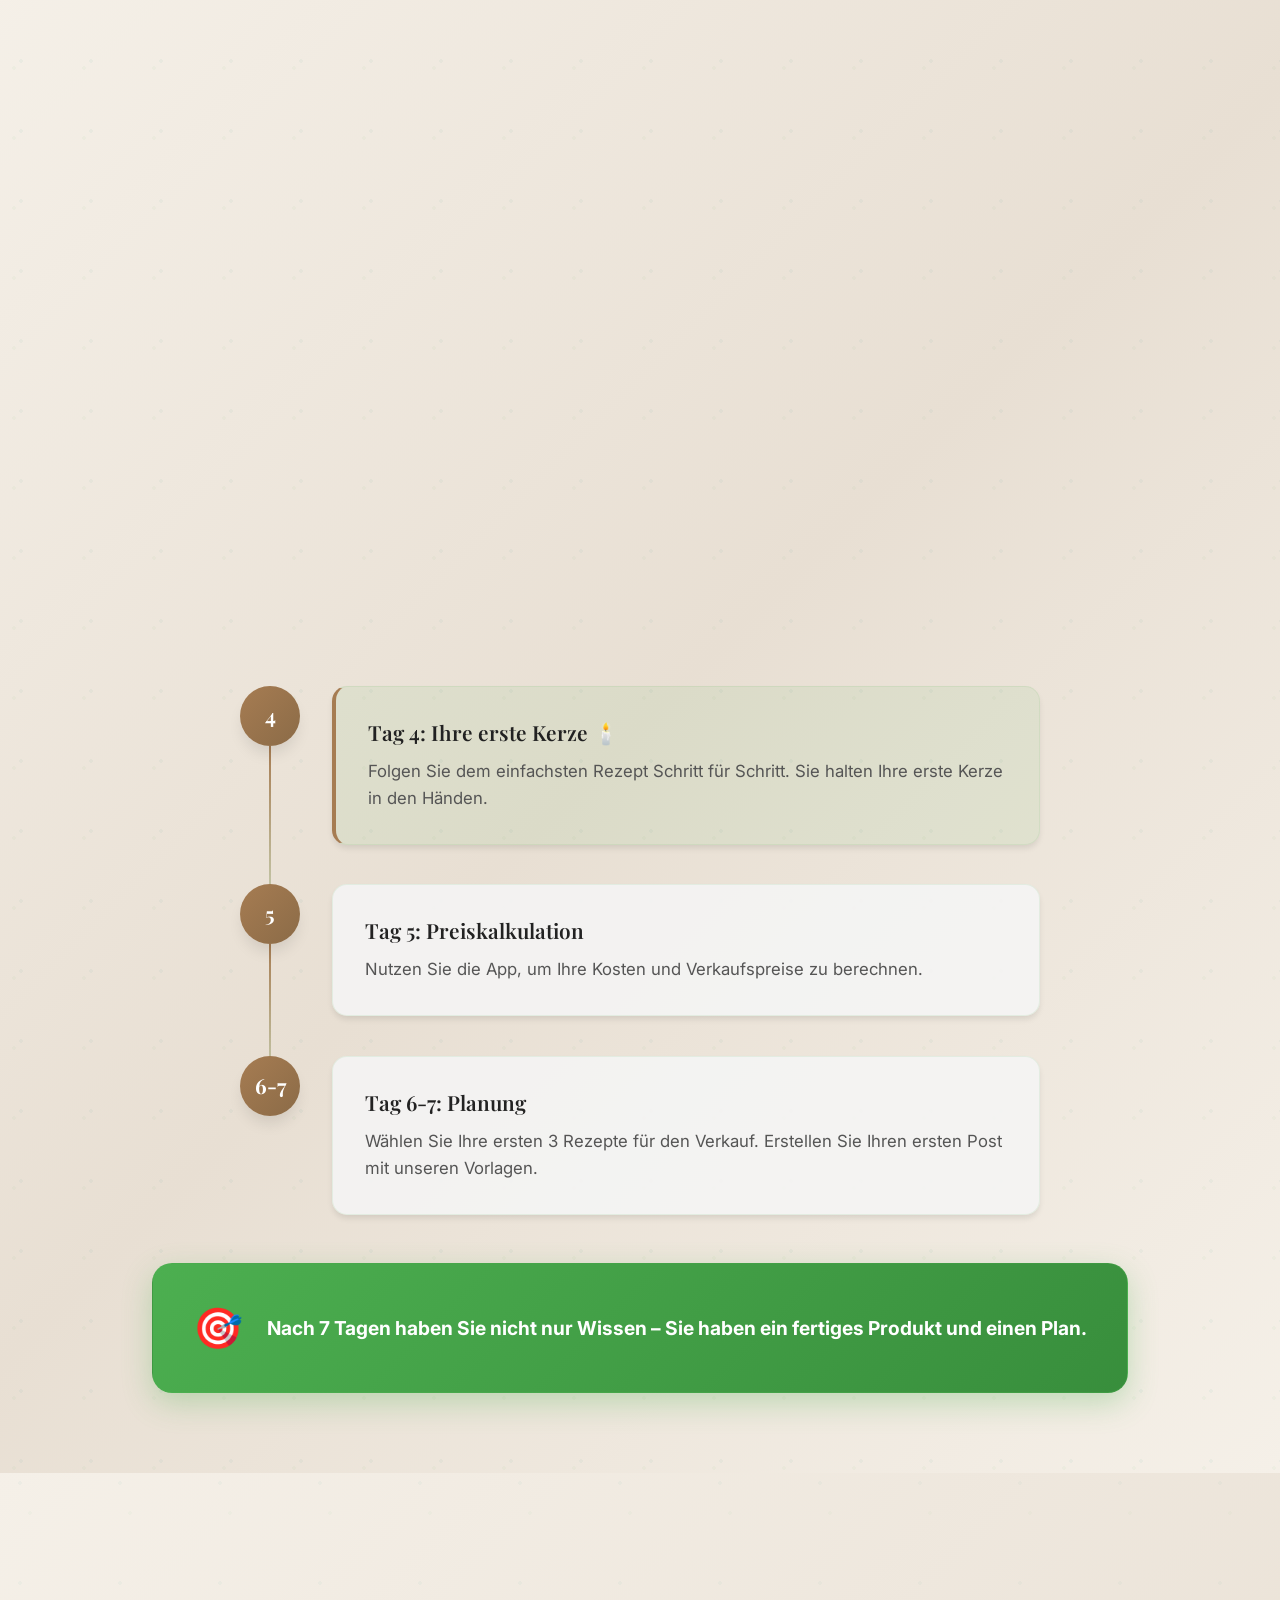
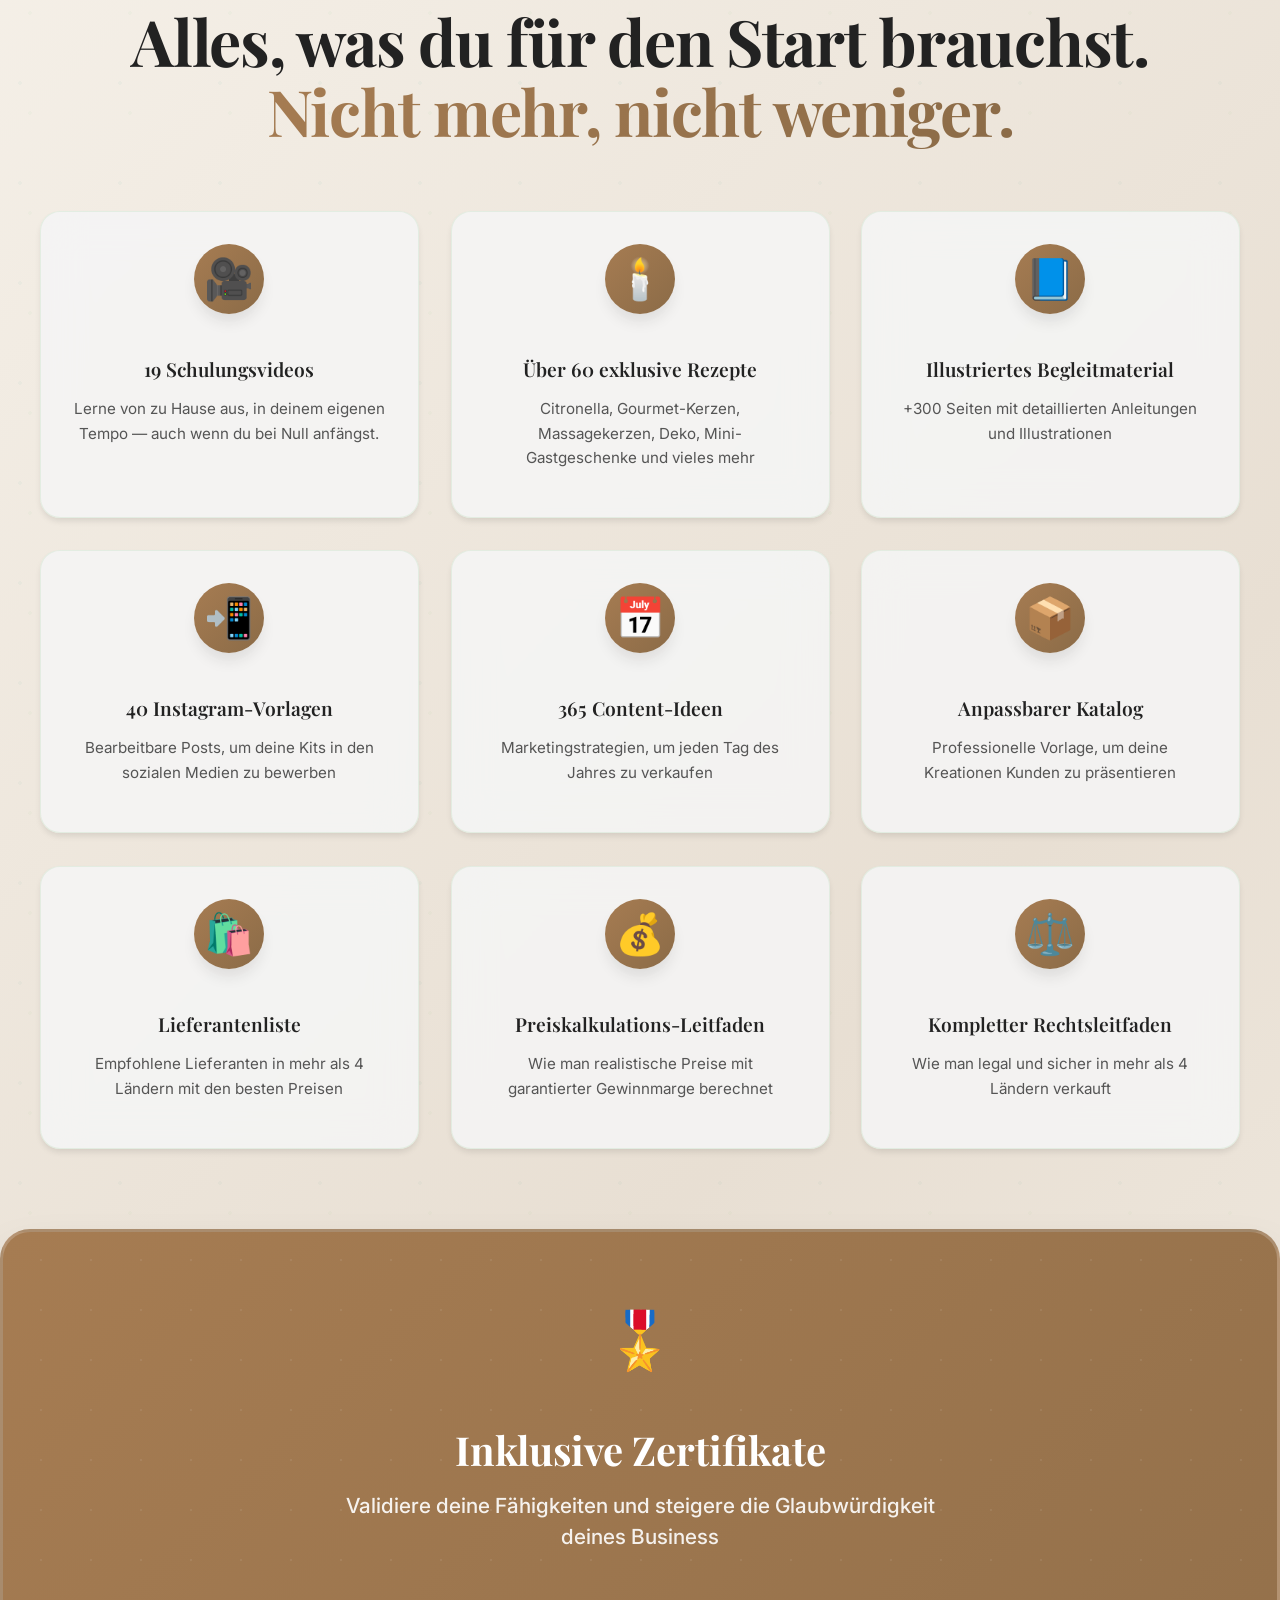
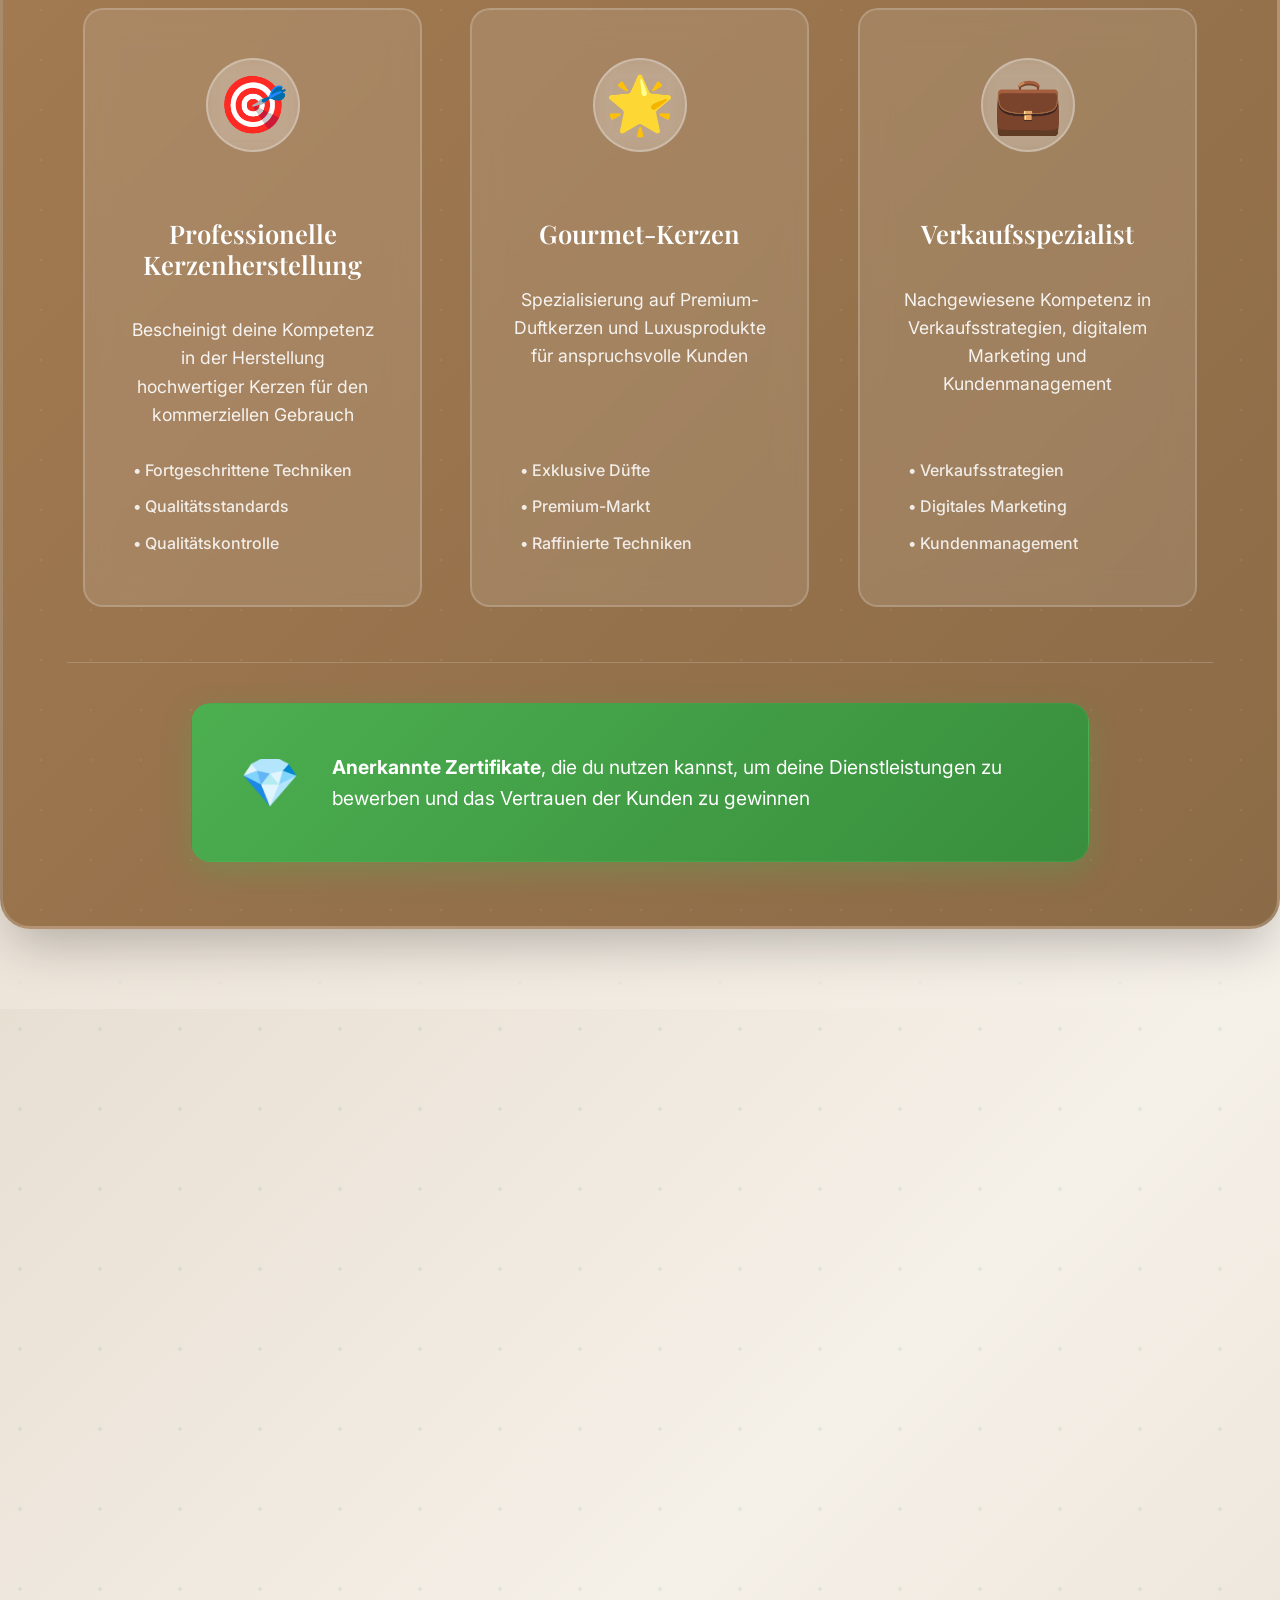
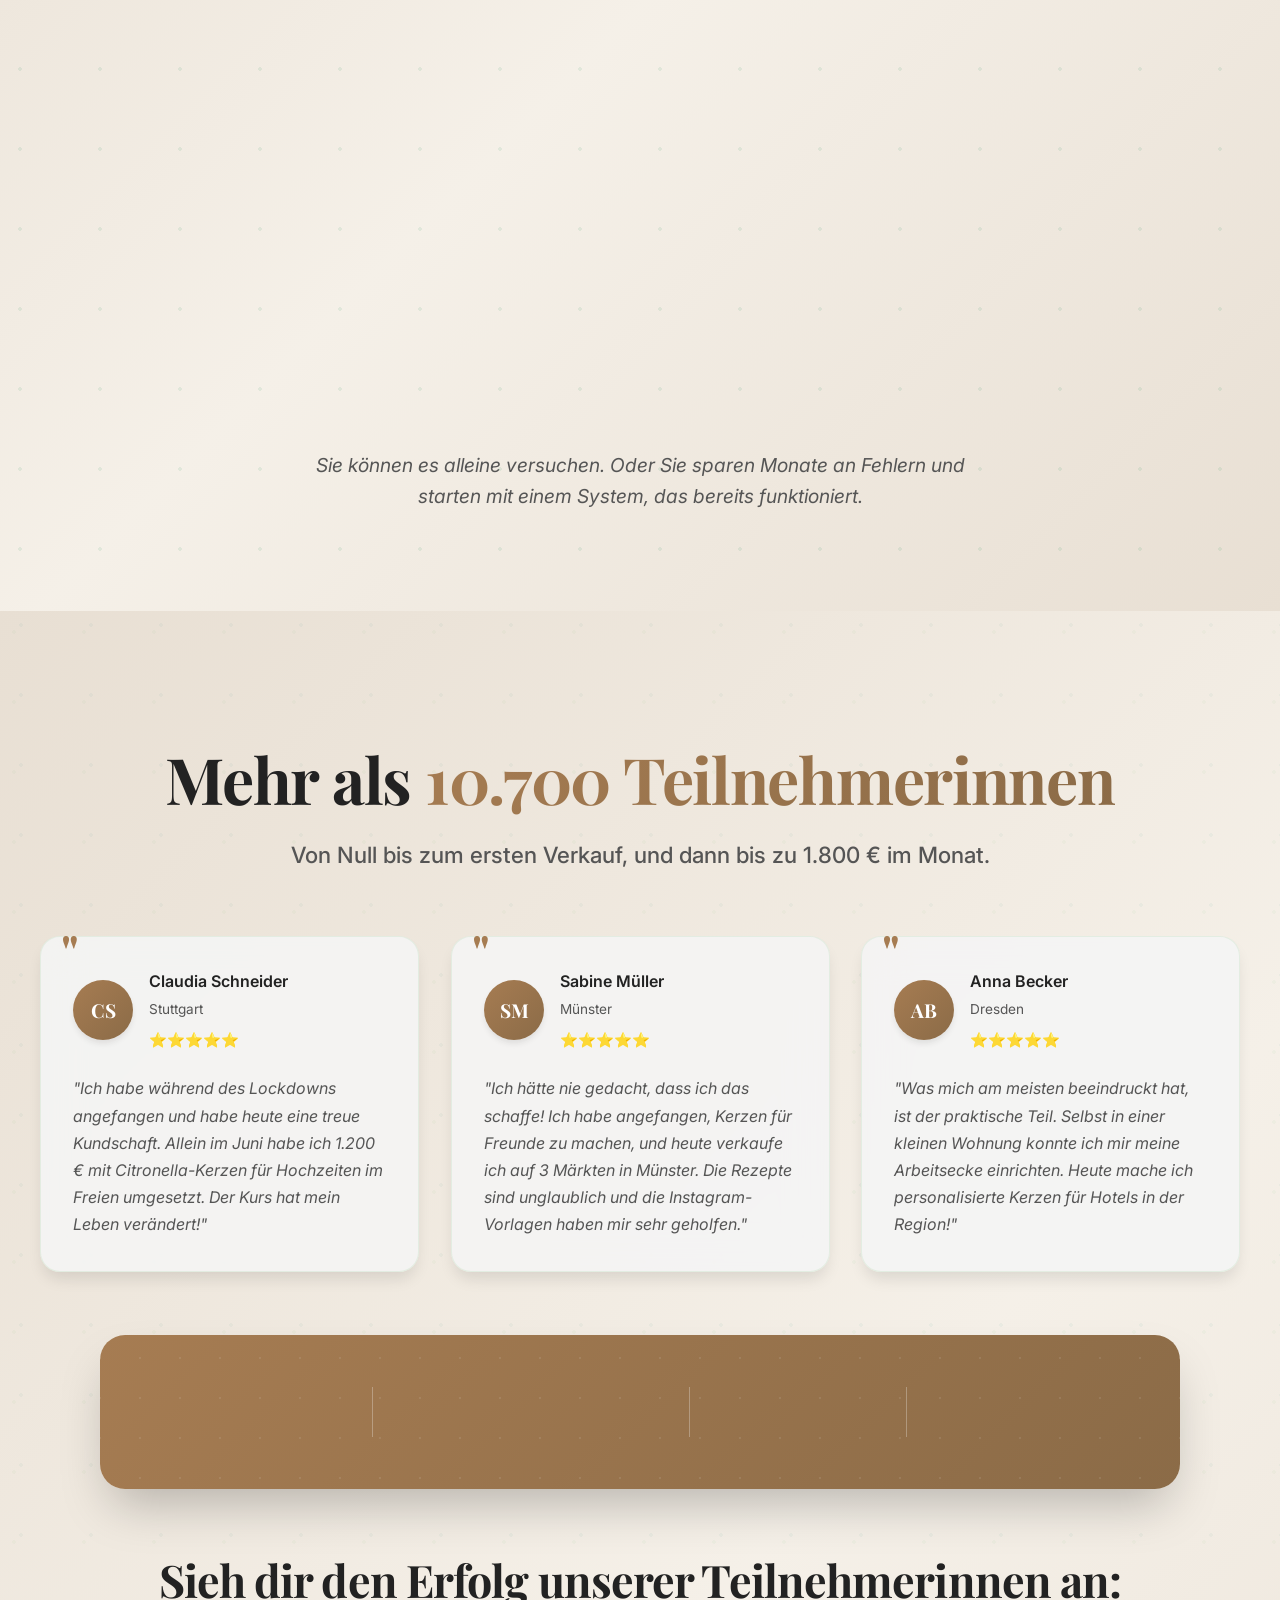
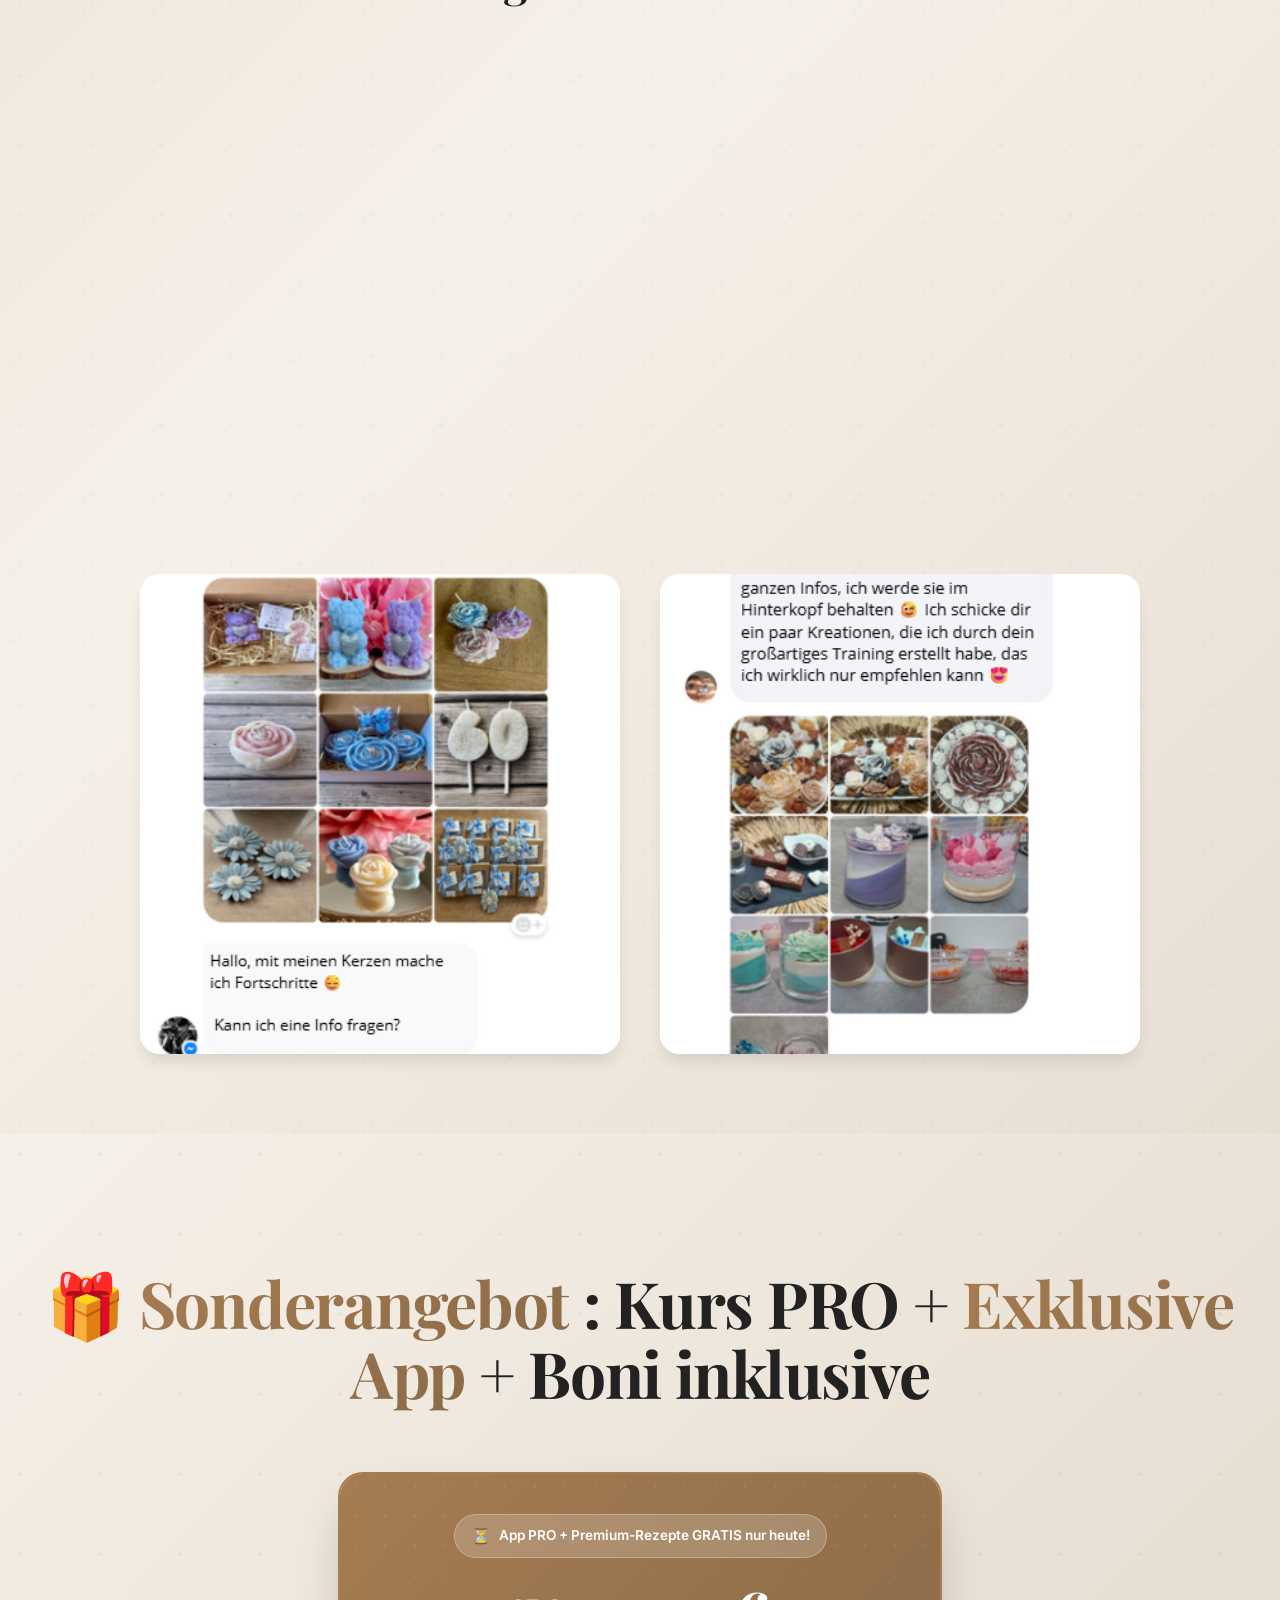
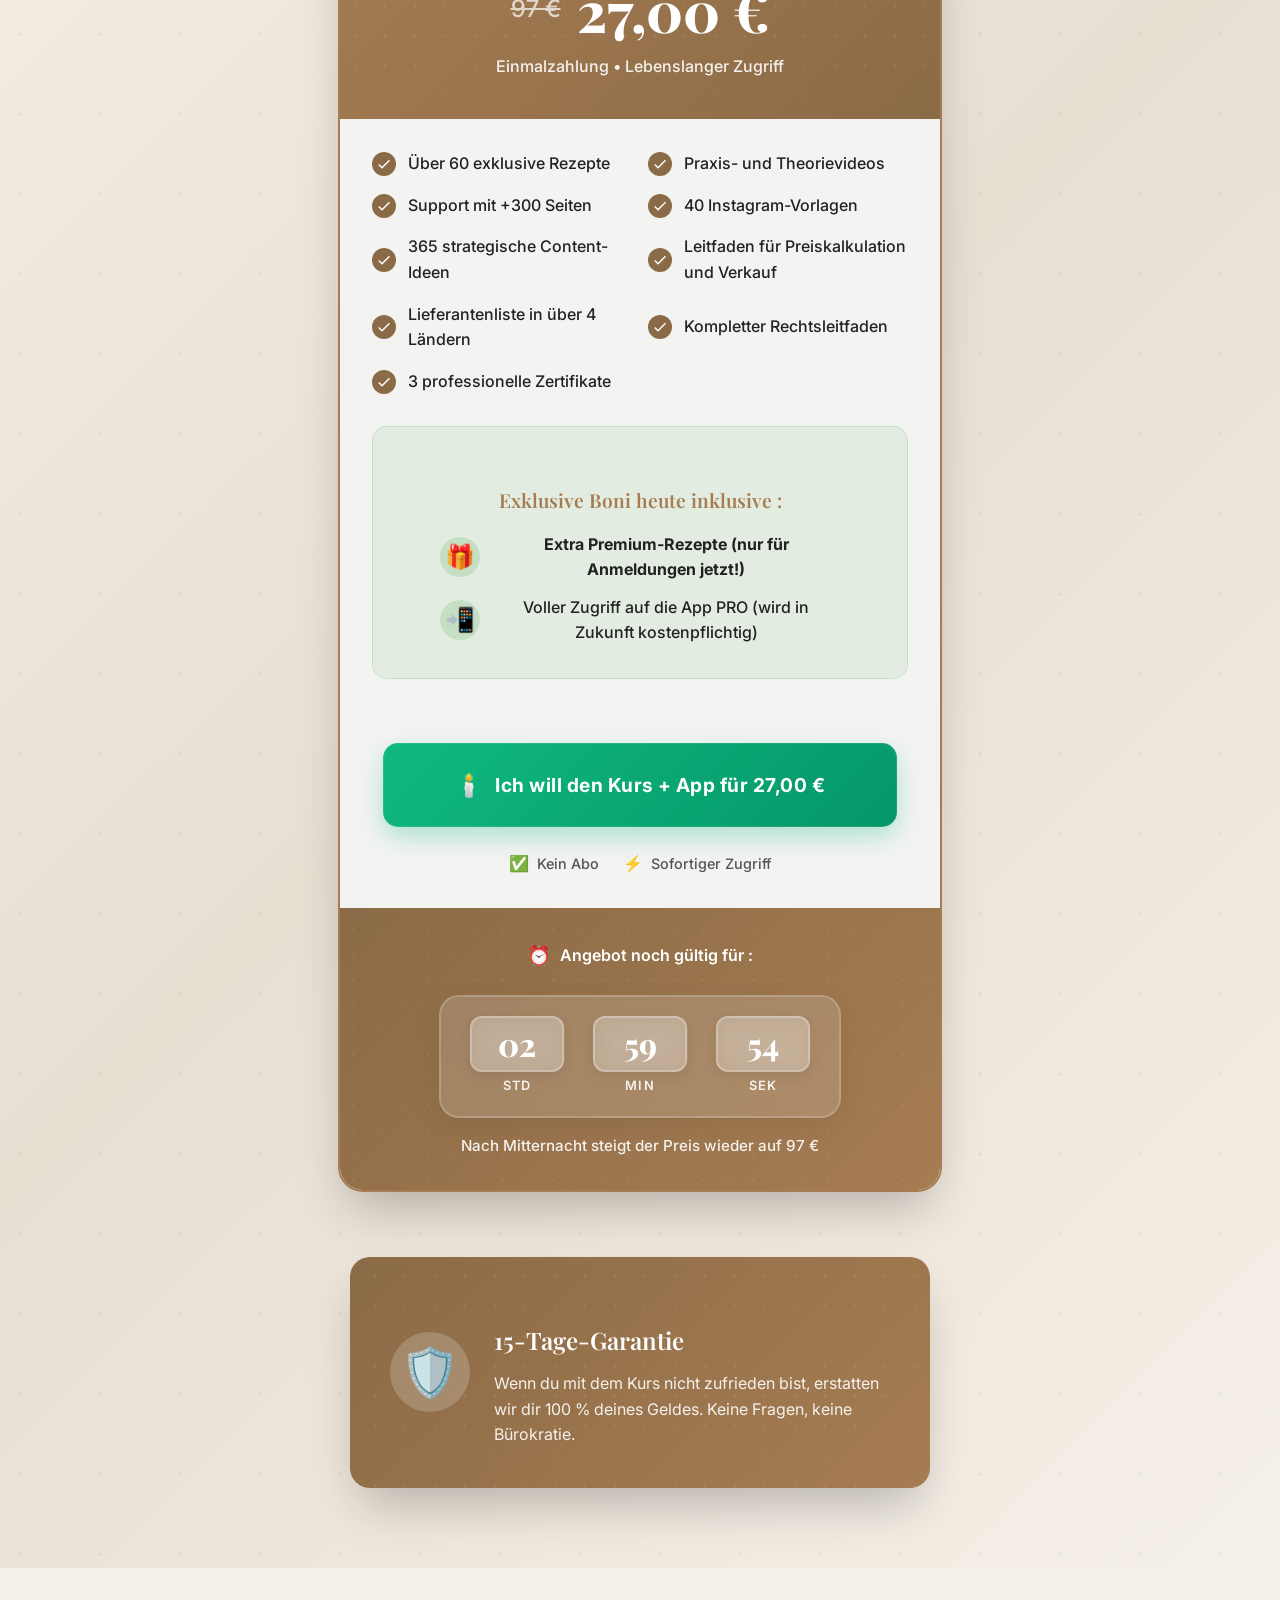
==== commit 96df6d8c: "Add domain verification meta tag Added domain verification meta tag to head section." ====
--- a/index.html
+++ b/index.html
@@ -1,5 +1,9 @@
 <!DOCTYPE html><html lang="de" data-astro-cid-sckkx6r4=""><head>
 
+  <head>
+  <meta name="p:domain_verify" content="f90f2675d7abded4bcbd169149cf3683"/>
+  <!-- restante das tags que já existem -->
+</head>
   <meta charset="UTF-8">
   <meta name="viewport" content="width=device-width, initial-scale=1.0">
   <meta name="generator" content="Astro v5.9.2">
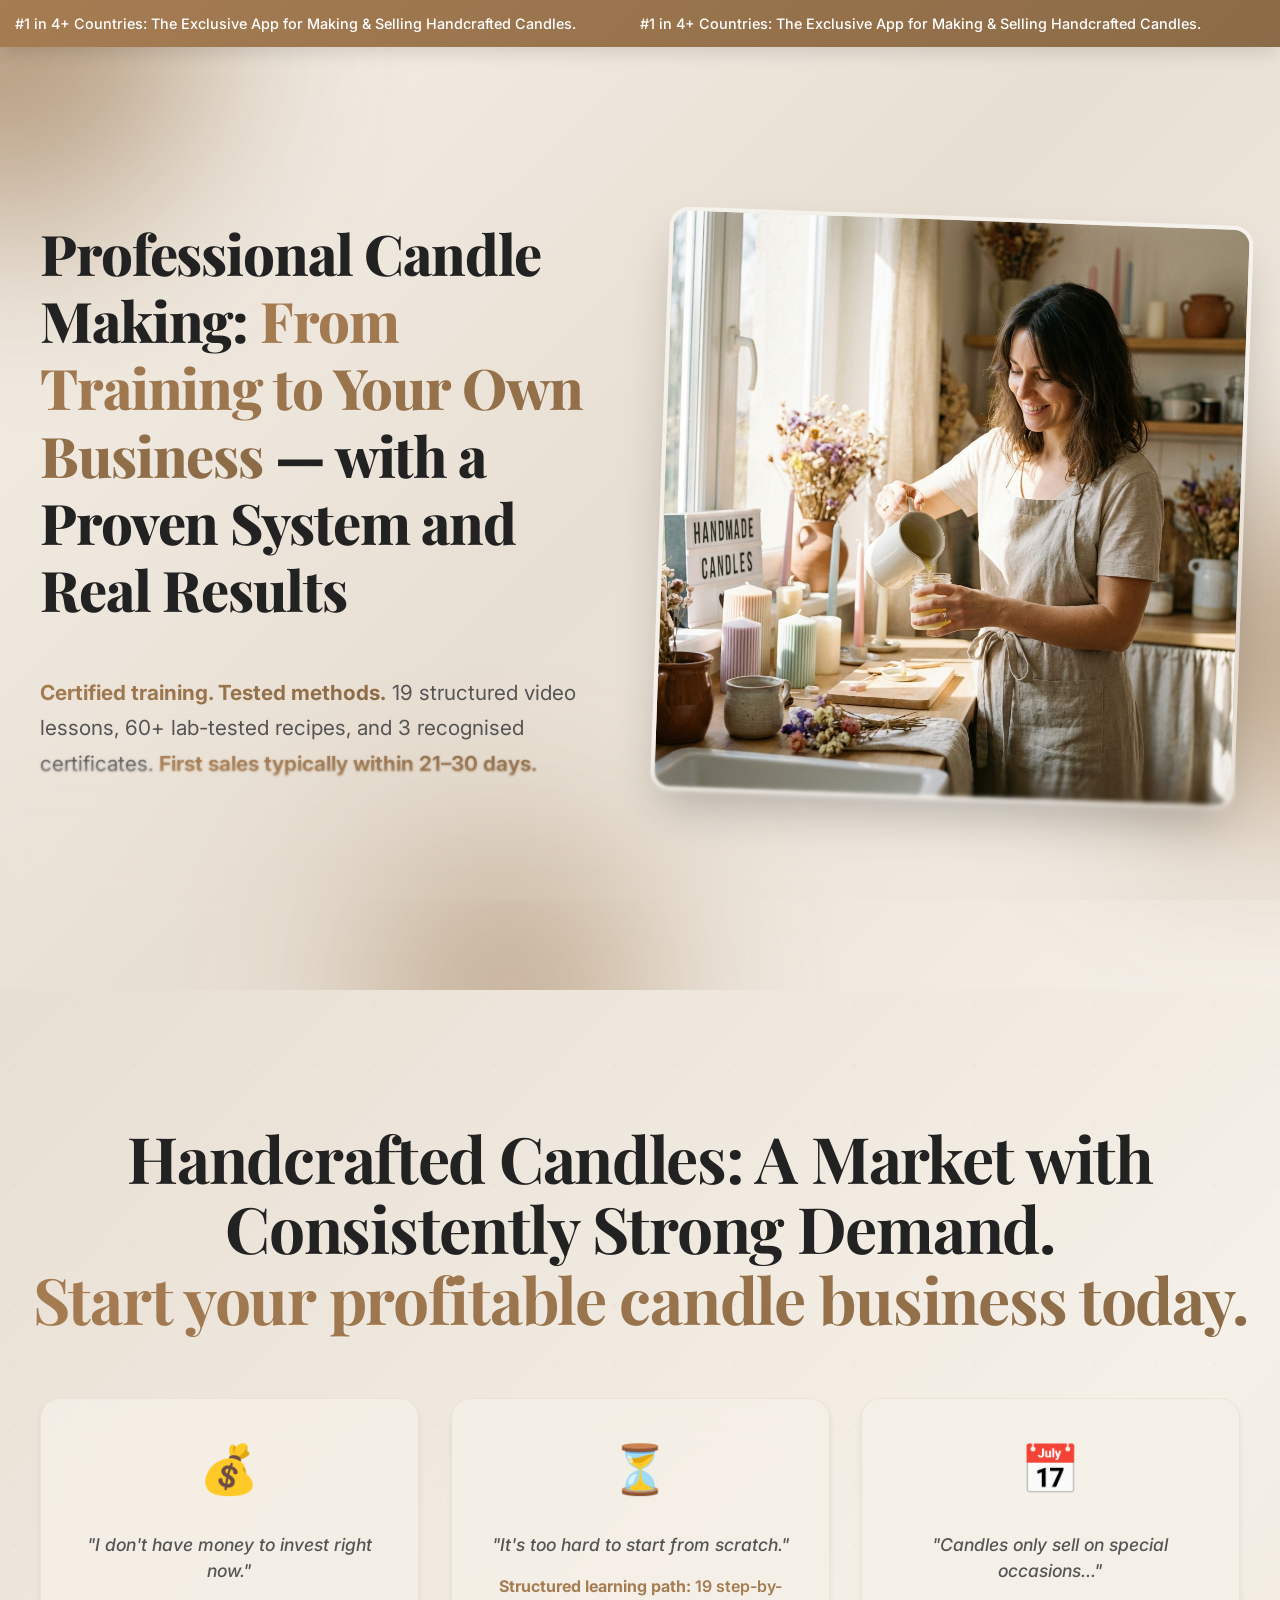
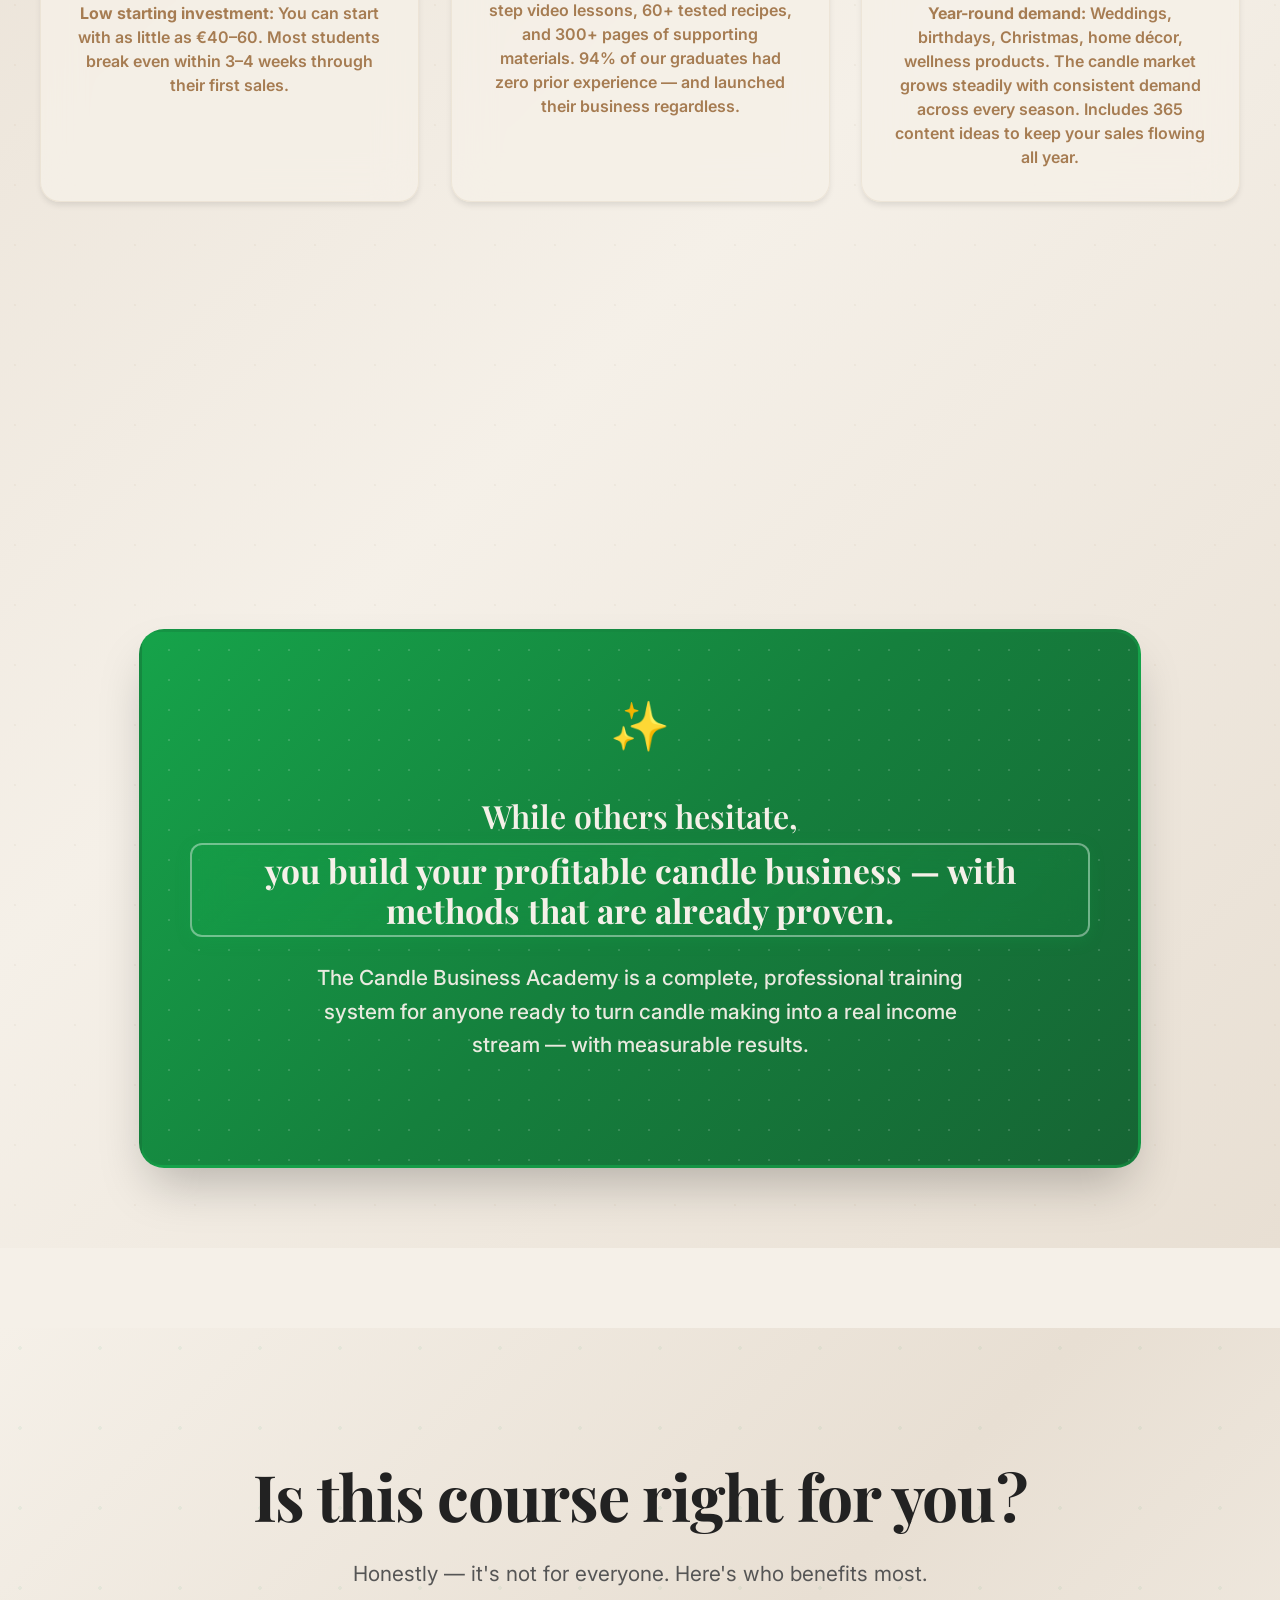
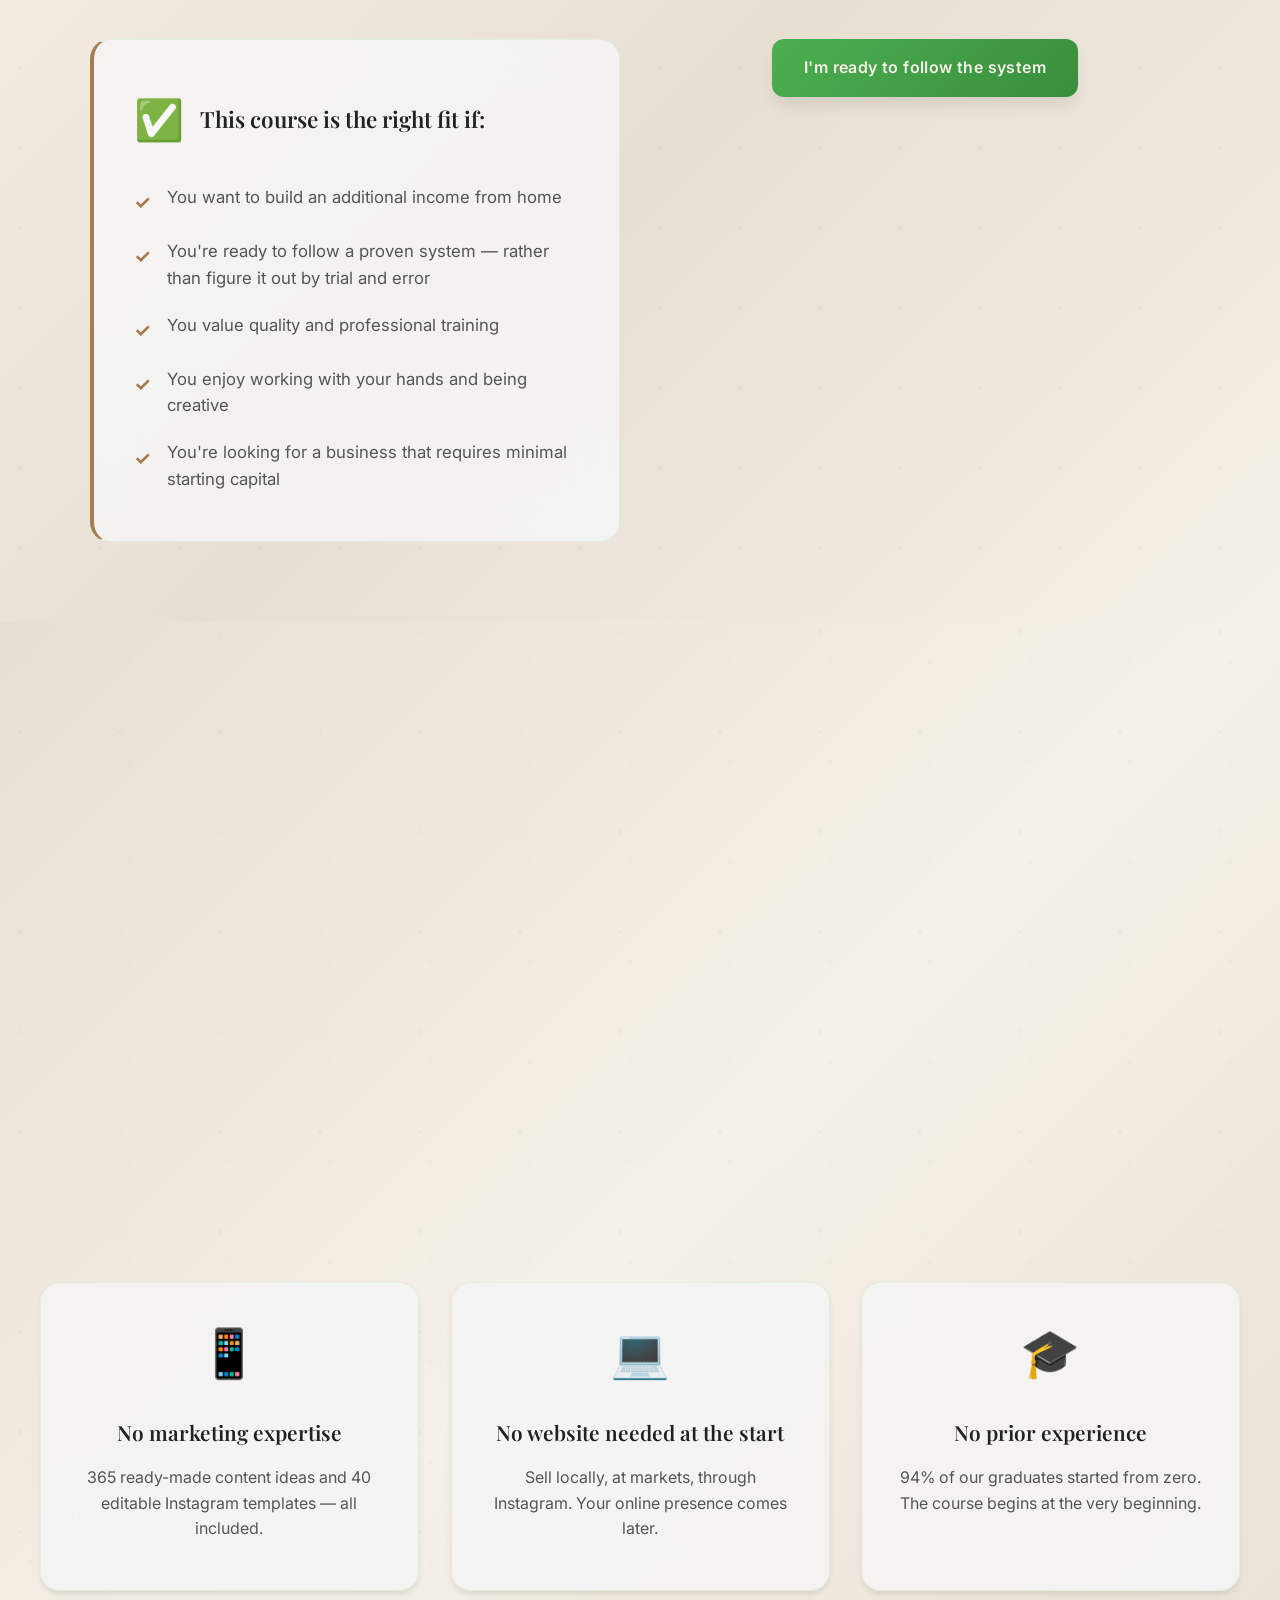
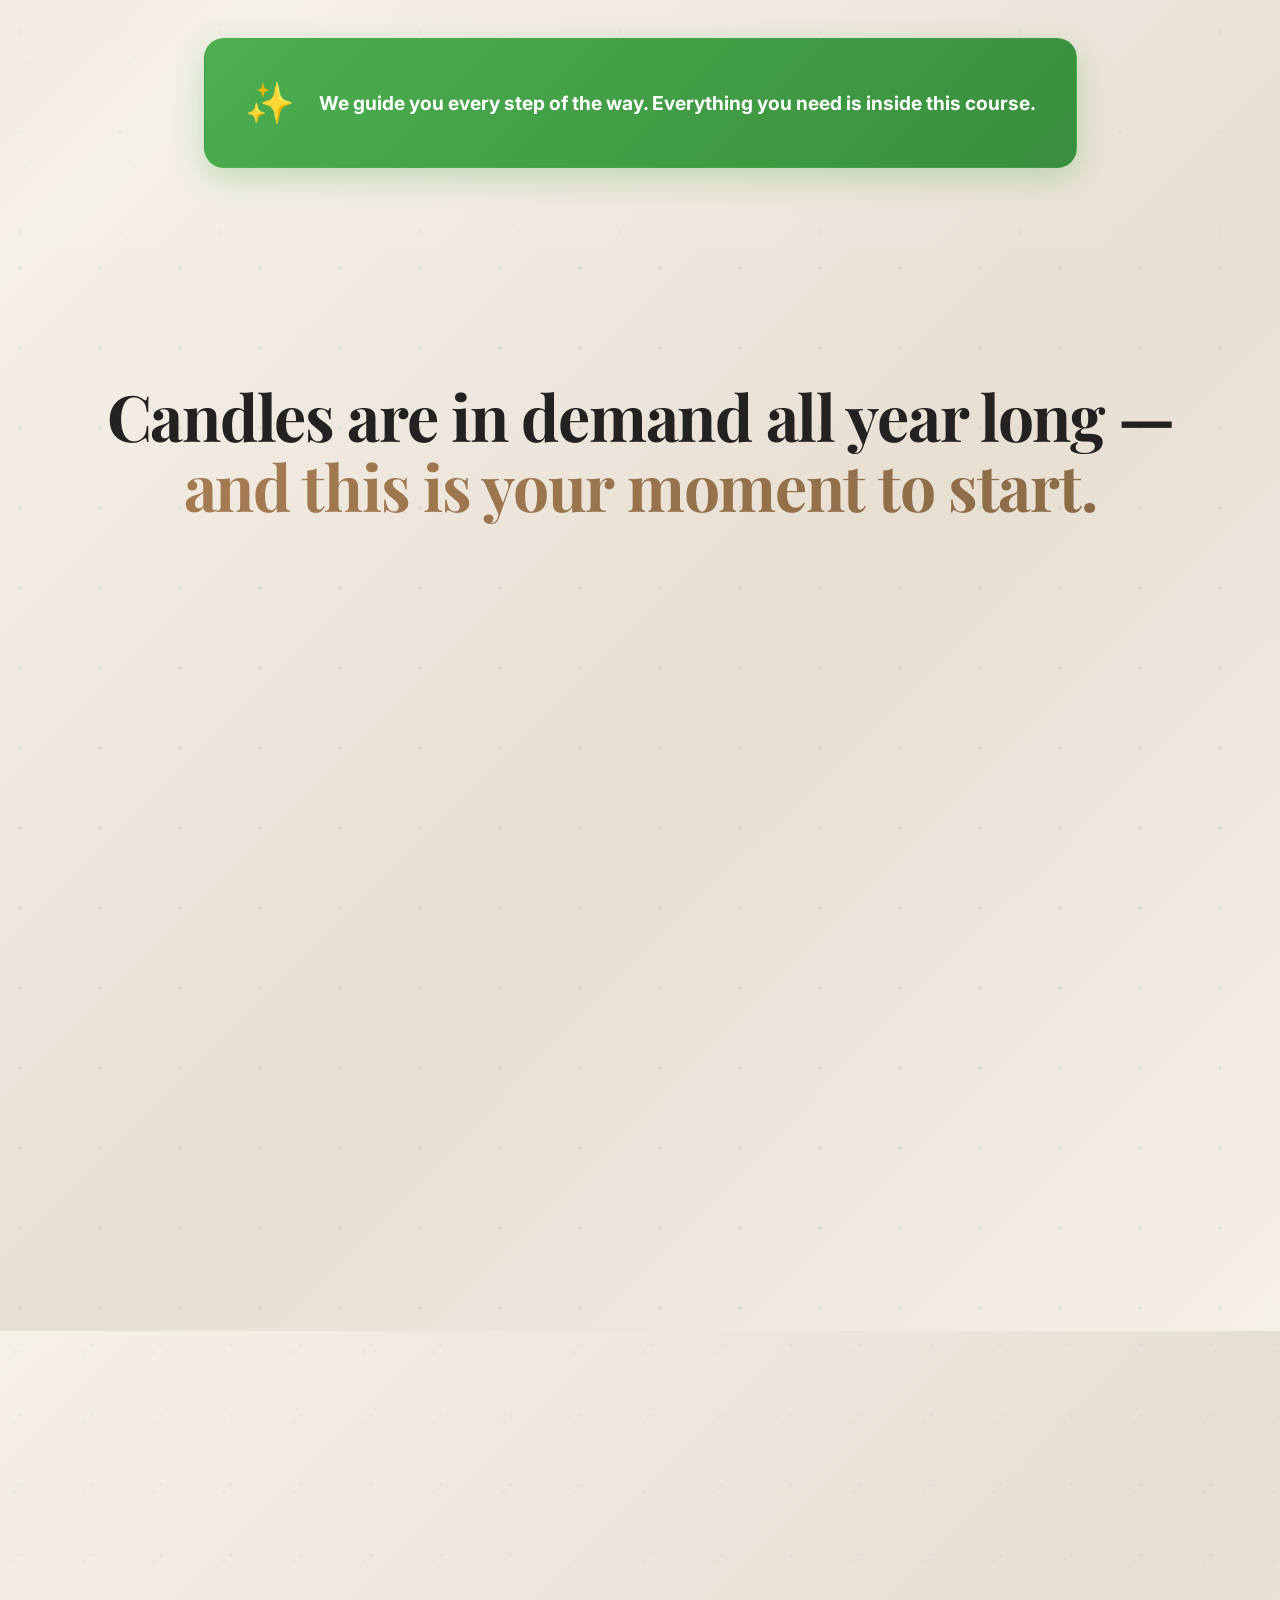
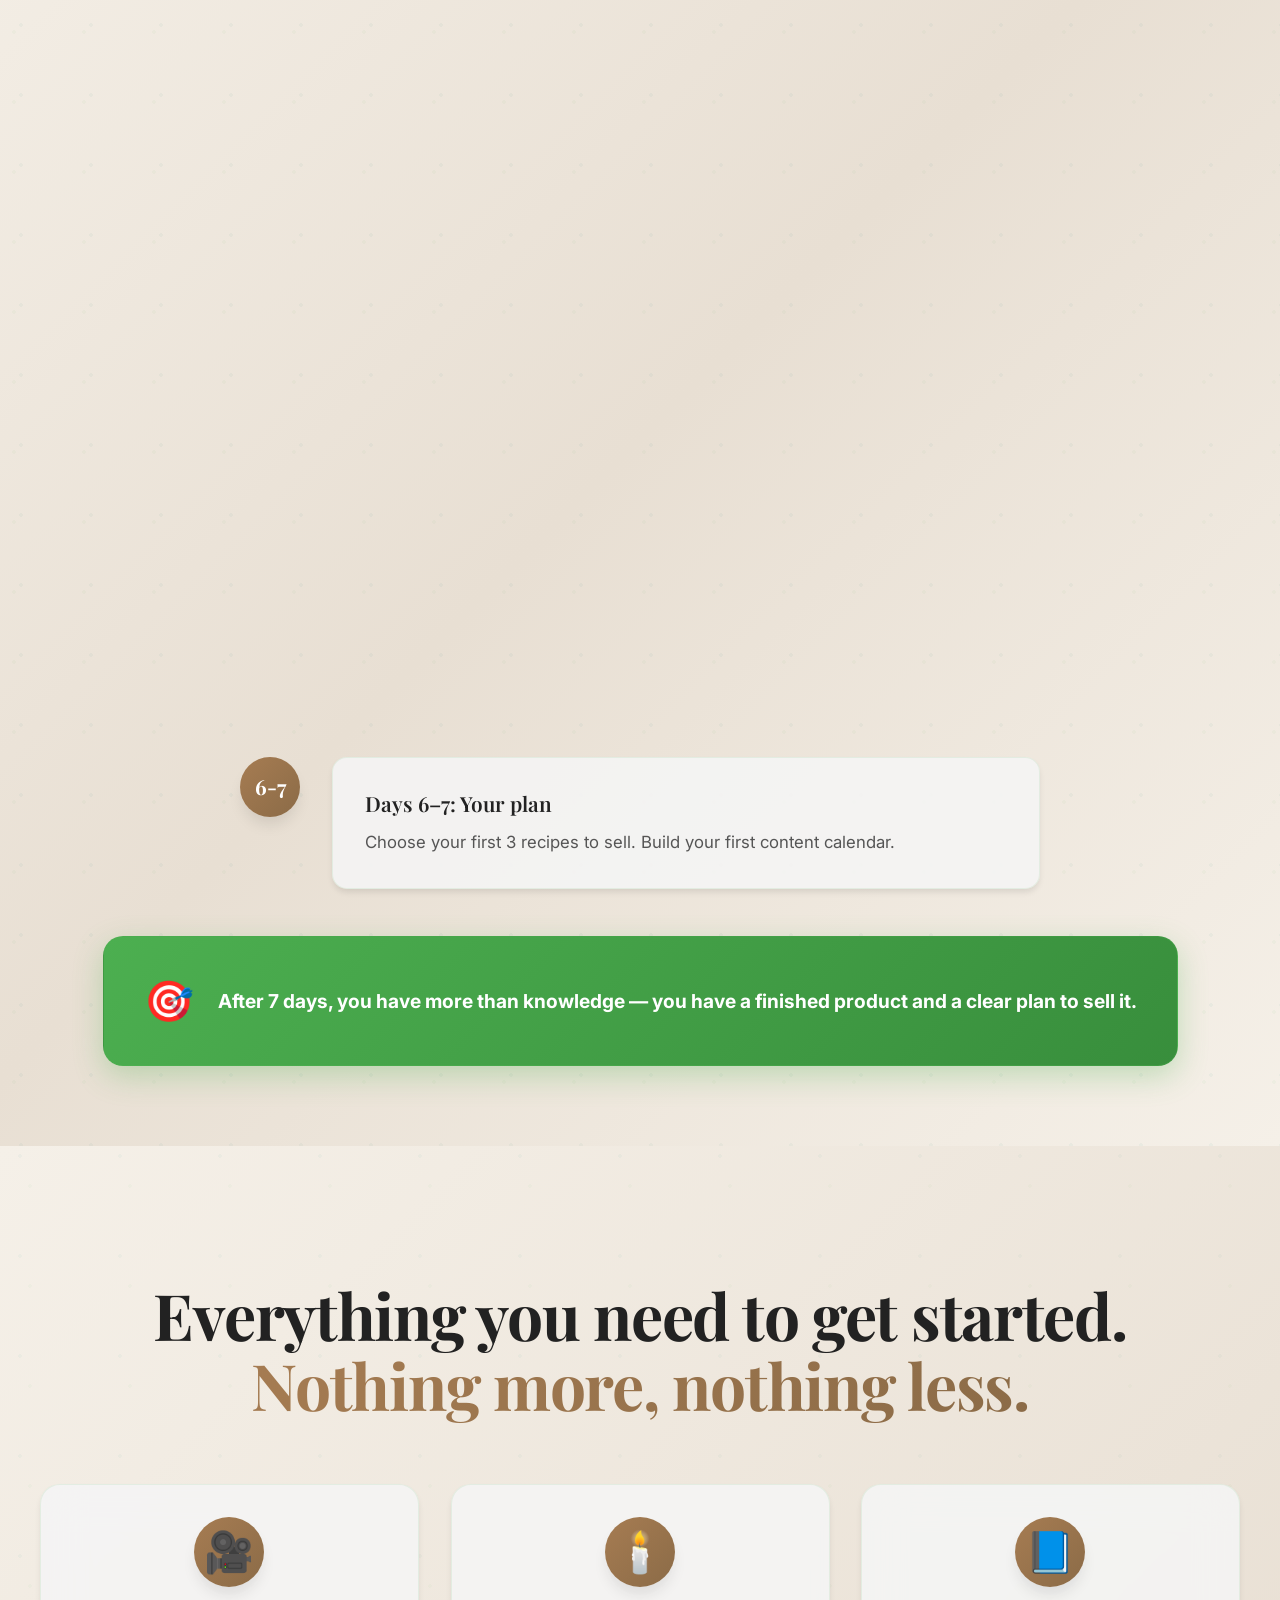
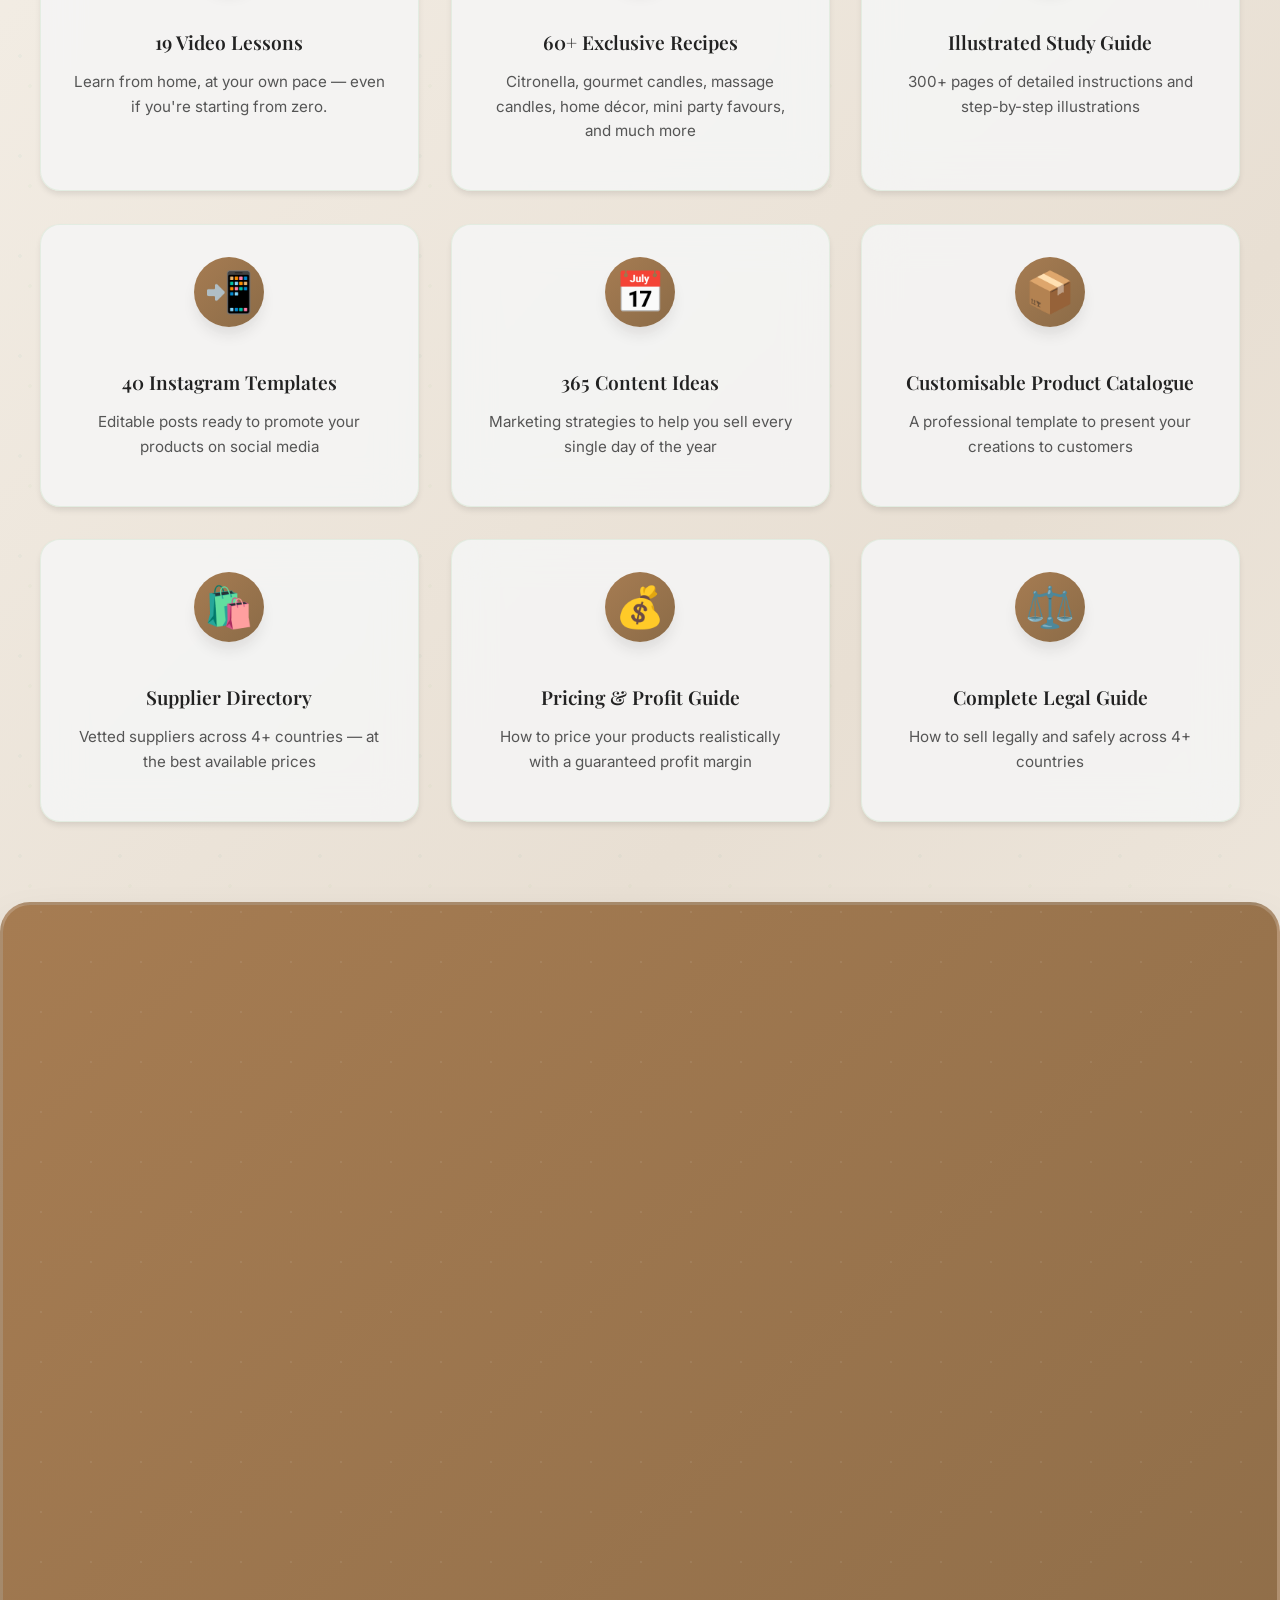
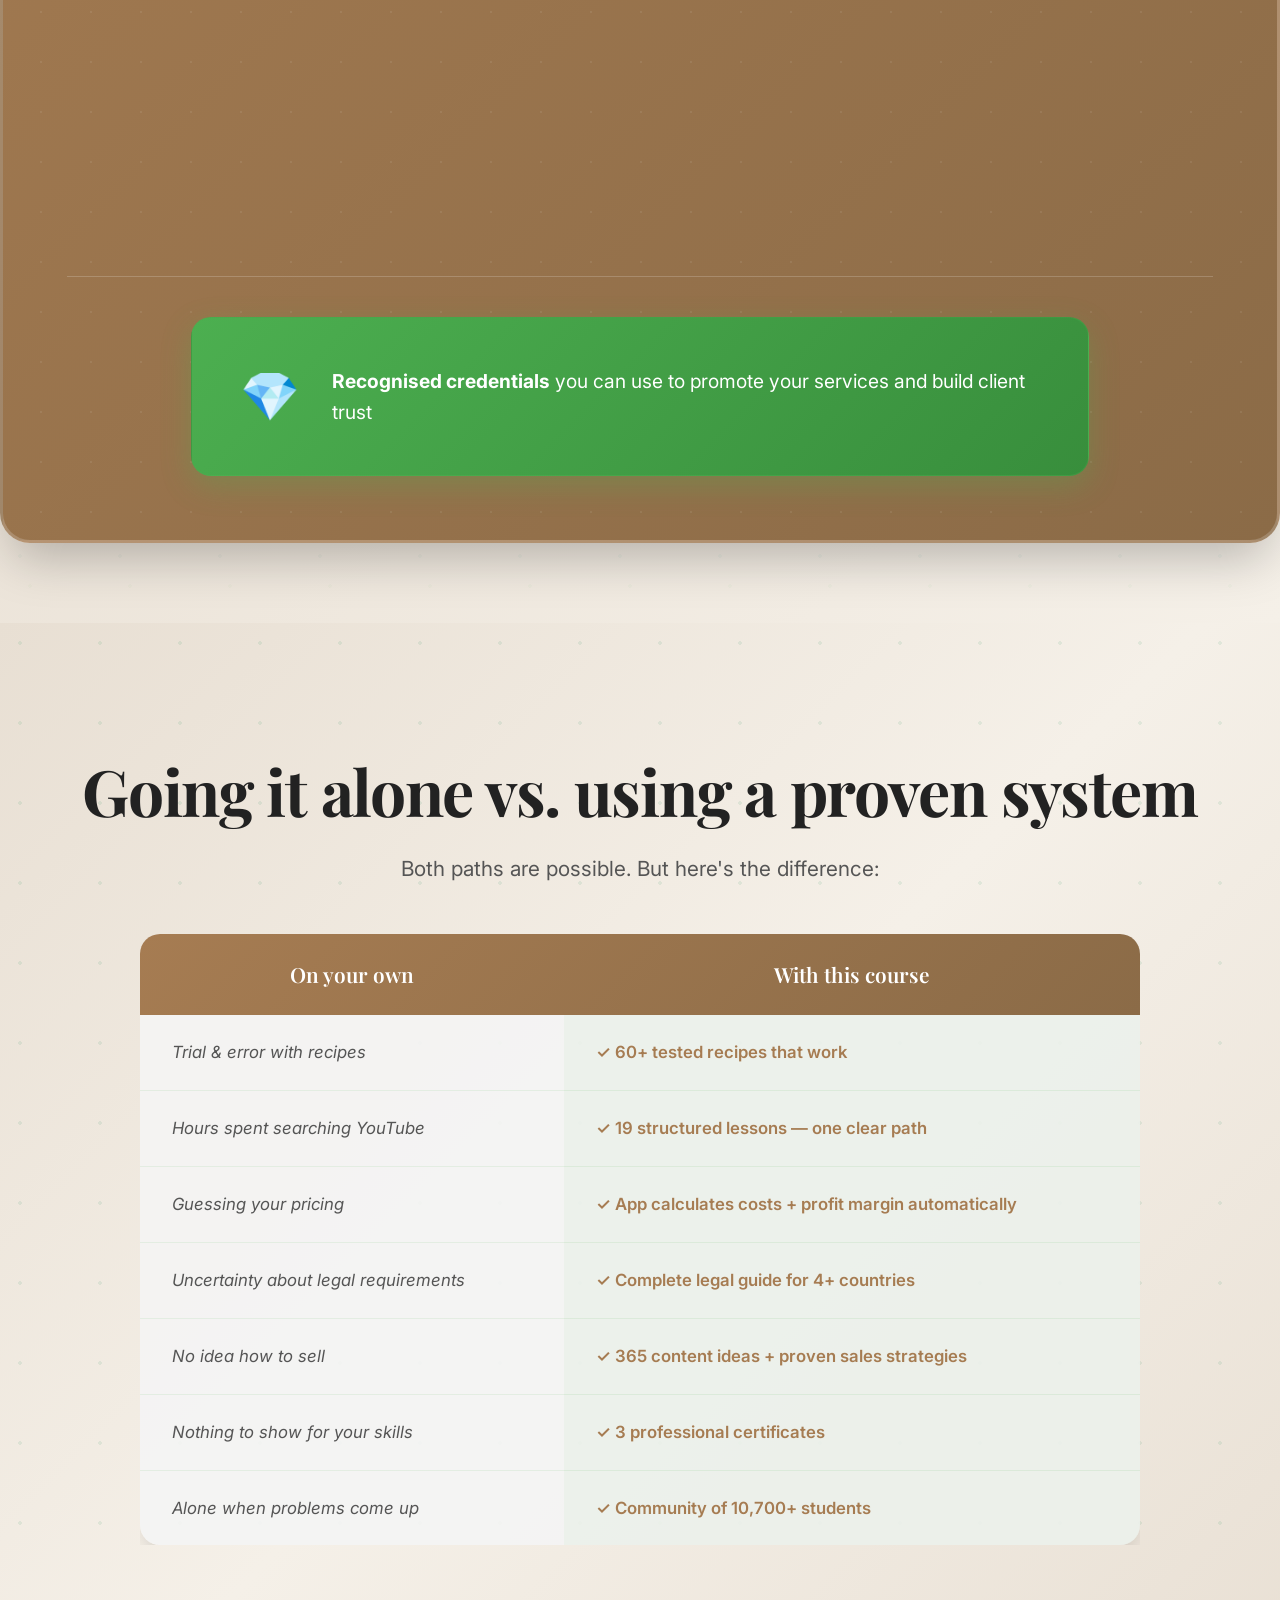
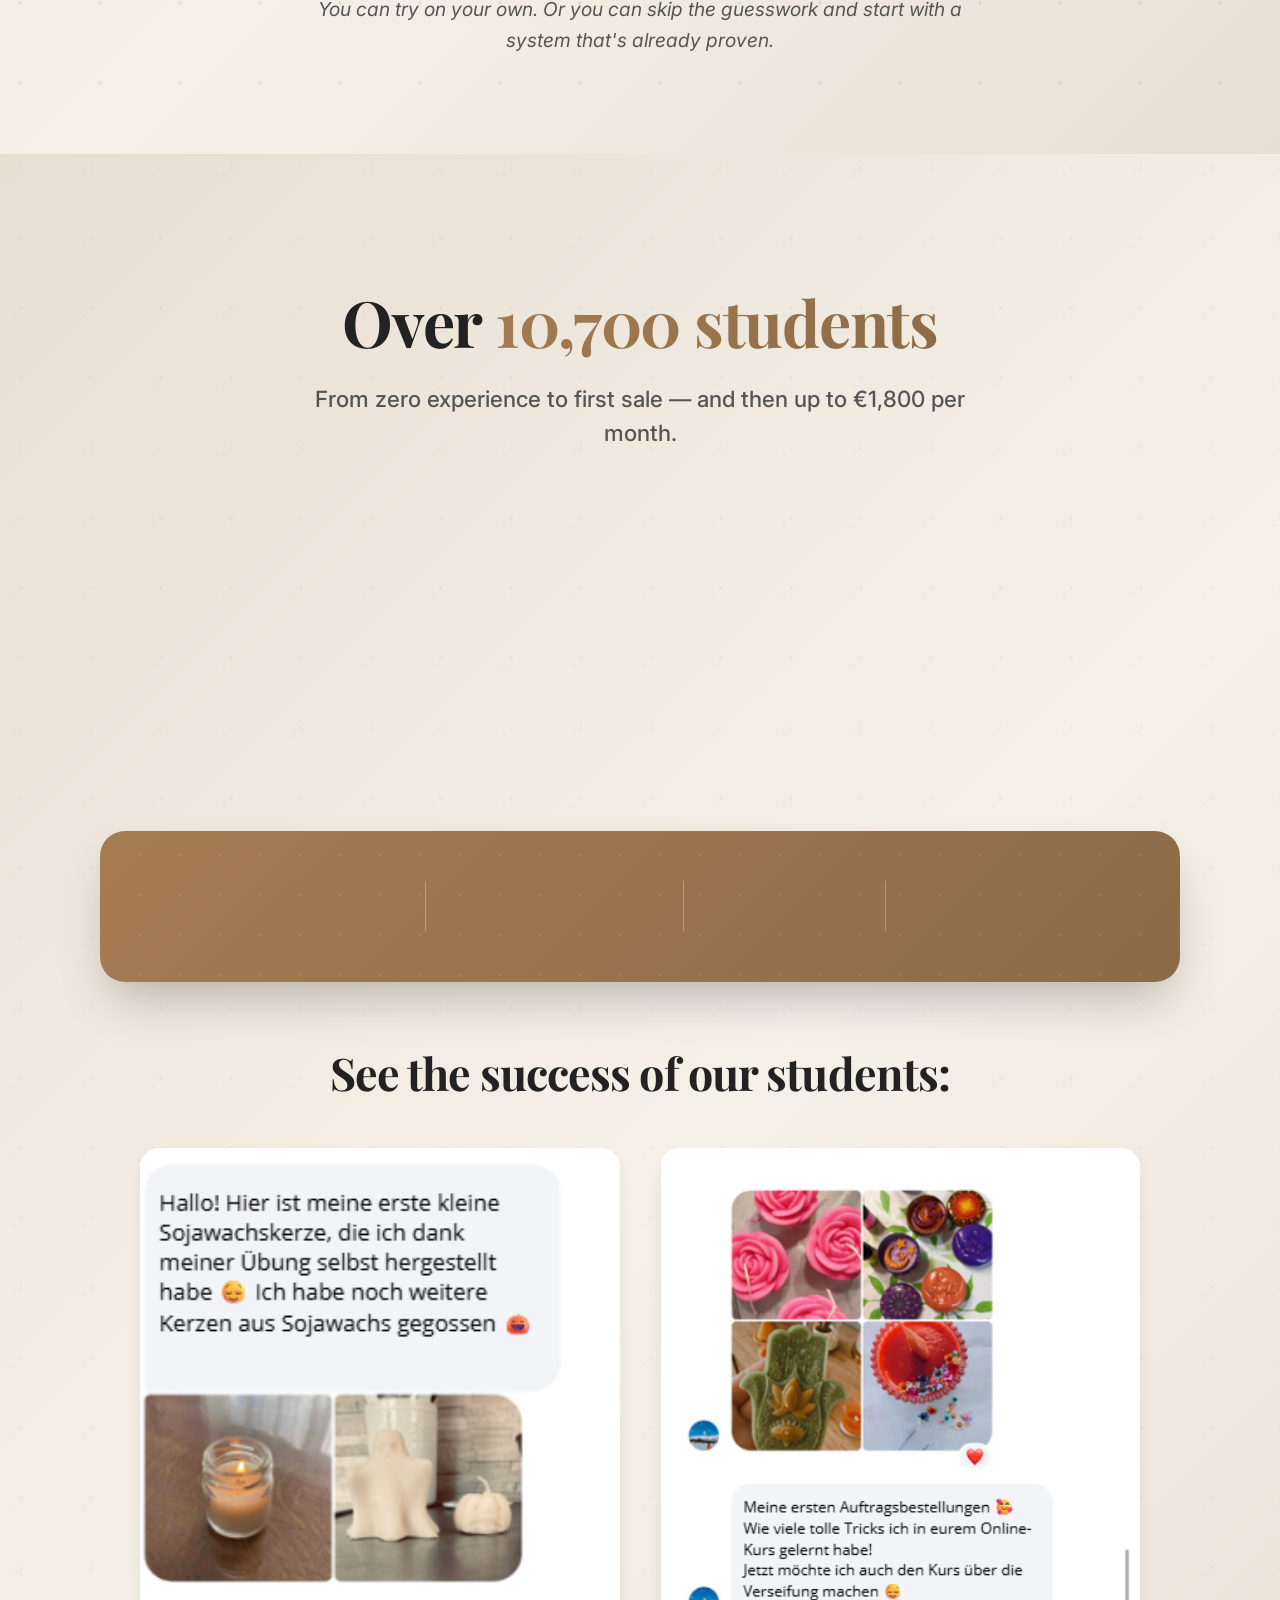
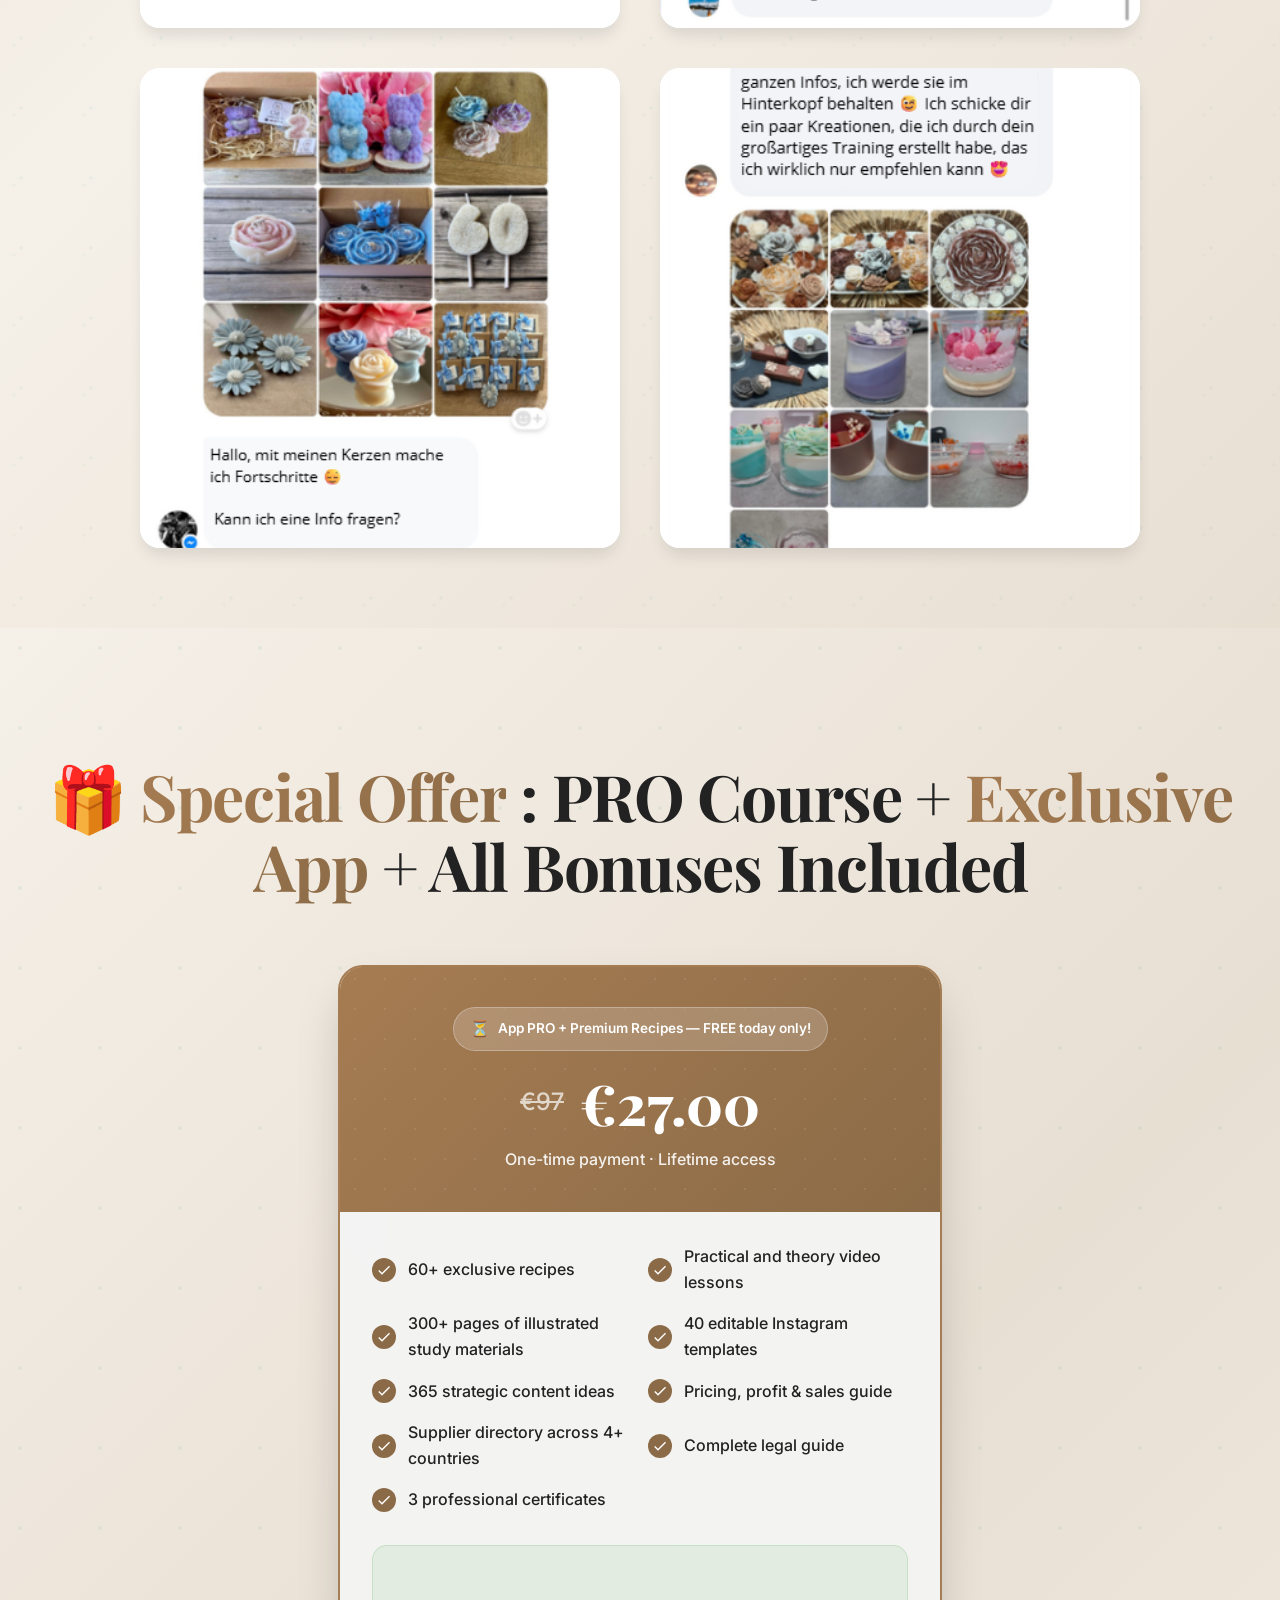
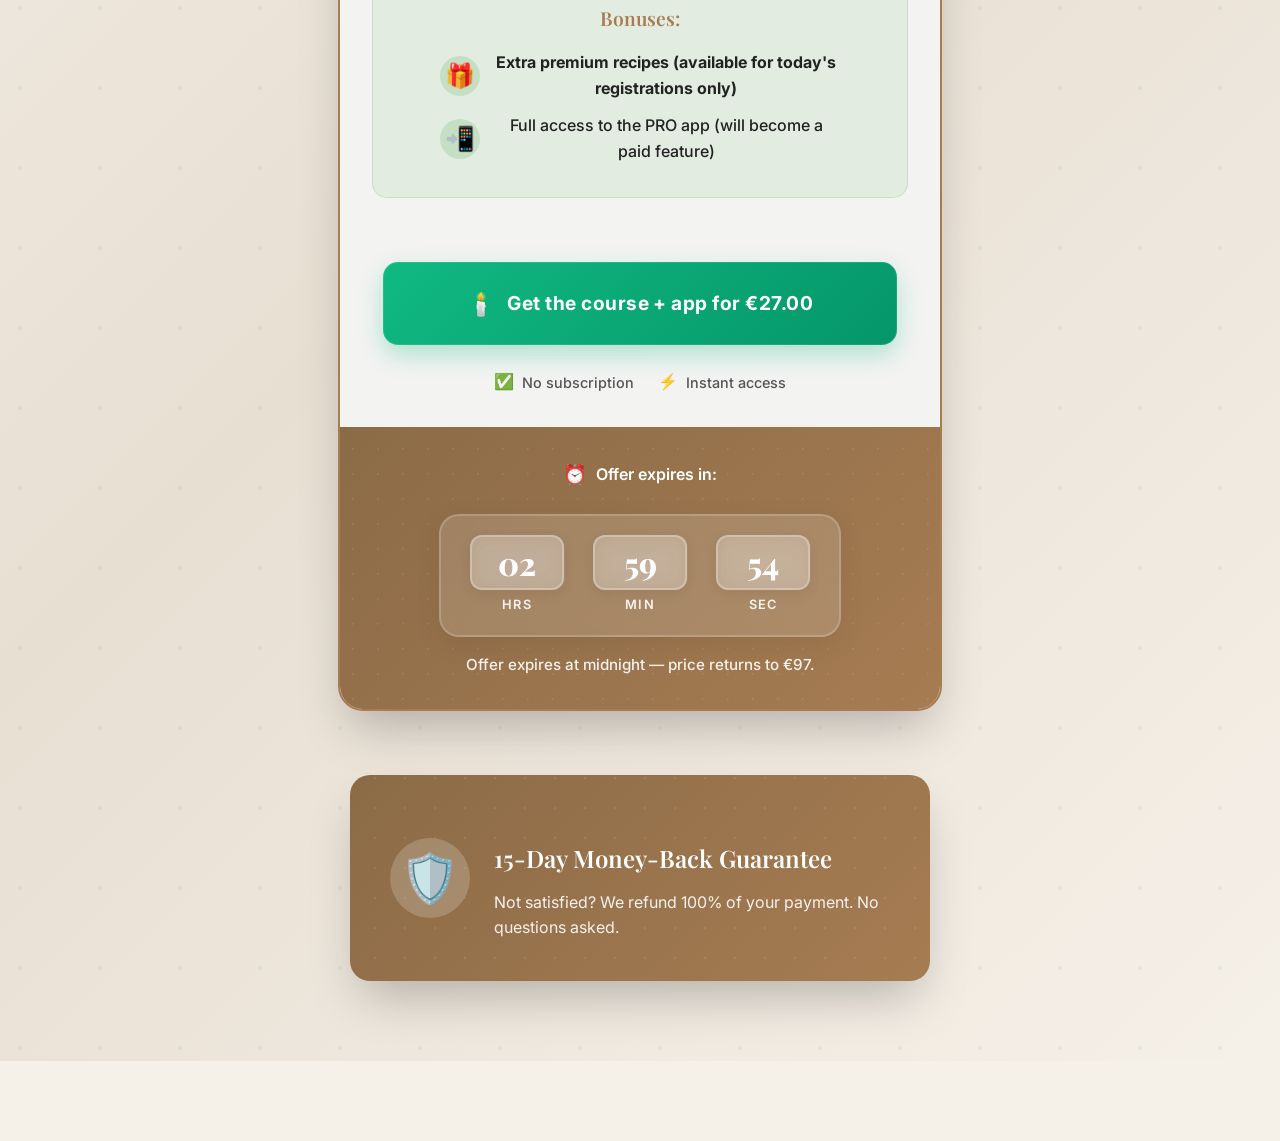
==== commit 1909ce65: "Translate all pages to English for thecandlesidehustle.com" ====
--- a/index.html
+++ b/index.html
@@ -1,4 +1,4 @@
-<!DOCTYPE html><html lang="de" data-astro-cid-sckkx6r4=""><head>
+<!DOCTYPE html><html lang="en" data-astro-cid-sckkx6r4=""><head>
 
   <head>
   <meta name="p:domain_verify" content="f90f2675d7abded4bcbd169149cf3683"/>
@@ -7,8 +7,8 @@
   <meta charset="UTF-8">
   <meta name="viewport" content="width=device-width, initial-scale=1.0">
   <meta name="generator" content="Astro v5.9.2">
-  <meta name="description" content="Lerne, handgefertigte Kerzen herzustellen und zu verkaufen — von zu Hause aus. Über 60 exklusive Rezepte. Erste Verkäufe in 21-30 Tagen.">
-  <title>Akademie für handgefertigte Kerzen – Lernen Sie, Kerzen herzustellen und zu verkaufen</title>
+  <meta name="description" content="Learn to make and sell handcrafted candles from home. 60+ exclusive recipes. First sales in 21–30 days.">
+  <title>The Candle Side Hustle – Learn to Make and Sell Handcrafted Candles</title>
 
   <script>
     window.pixelId = "694afeecf358d1adc4b3e8cd";
@@ -65,8 +65,8 @@
     <div class="container" data-astro-cid-lq7i5isa="">
       <div class="top-bar-content" data-astro-cid-lq7i5isa="">
         <div class="marquee-track">
-          <span class="marquee-item">Nr. 1 in über 4 Ländern: Exklusive App zur Herstellung &amp; zum Verkauf handgefertigter Kerzen.</span>
-          <span class="marquee-item">Nr. 1 in über 4 Ländern: Exklusive App zur Herstellung &amp; zum Verkauf handgefertigter Kerzen.</span>
+          <span class="marquee-item">#1 in 4+ Countries: The Exclusive App for Making &amp; Selling Handcrafted Candles.</span>
+          <span class="marquee-item">#1 in 4+ Countries: The Exclusive App for Making &amp; Selling Handcrafted Candles.</span>
         </div>
       </div>
     </div>
@@ -81,19 +81,16 @@
       <div class="hero-content" data-astro-cid-bbe6dxrz="">
 
         <h1 class="hero-title" data-astro-cid-bbe6dxrz="">
-          Professionelle Kerzenherstellung: <span class="gradient-text" data-astro-cid-bbe6dxrz="">Von der Ausbildung
-            zum eigenen Geschäft</span> — mit System und nachweisbaren Ergebnissen
+          Professional Candle Making: <span class="gradient-text" data-astro-cid-bbe6dxrz="">From Training to Your Own Business</span> — with a Proven System and Real Results
         </h1>
         <p class="hero-subtitle" data-astro-cid-bbe6dxrz="">
-          <strong class="gradient-text" data-astro-cid-bbe6dxrz="">Zertifizierte Ausbildung mit geprüften
-            Methoden:</strong> 19 strukturierte Lehrvideos, über 60 laborgetestete Rezepte und 3 anerkannte Zertifikate.
-          
-          <strong class="gradient-text" data-astro-cid-bbe6dxrz="">Durchschnittlich erste Verkäufe in 21-30
-            Tagen.</strong>
+          <strong class="gradient-text" data-astro-cid-bbe6dxrz="">Certified training. Tested methods.</strong> 19 structured video lessons, 60+ lab-tested recipes, and 3 recognised certificates.
+
+          <strong class="gradient-text" data-astro-cid-bbe6dxrz="">First sales typically within 21–30 days.</strong>
         </p>
       </div>
       <div class="hero-image-wrapper">
-        <img src="images/hero-human.png" alt="Frau stellt handgefertigte Kerzen her" class="hero-image">
+        <img src="images/hero-human.png" alt="Woman making handcrafted candles" class="hero-image">
       </div>
     </div>
   </section>
@@ -102,42 +99,34 @@
     <div class="container" data-astro-cid-fnvhmhbv="">
       <div class="section-header" data-astro-cid-fnvhmhbv="">
         <h2 class="section-title" data-astro-cid-fnvhmhbv="">
-          Handgefertigte Kerzen: Ein Markt mit nachweislich konstanter Nachfrage.
-          <br data-astro-cid-fnvhmhbv=""><span class="gradient-text" data-astro-cid-fnvhmhbv="">Starten Sie jetzt Ihr
-            profitables Kerzengeschäft.</span>
+          Handcrafted Candles: A Market with Consistently Strong Demand.
+          <br data-astro-cid-fnvhmhbv=""><span class="gradient-text" data-astro-cid-fnvhmhbv="">Start your profitable candle business today.</span>
         </h2>
       </div>
       <div class="objections-grid" data-astro-cid-fnvhmhbv="">
         <div class="objection-card card" data-astro-cid-fnvhmhbv="">
           <div class="objection-icon" data-astro-cid-fnvhmhbv="">💰</div>
-          <p class="objection-text" data-astro-cid-fnvhmhbv="">"Ich habe gerade kein Geld zum Investieren."</p>
-          <p class="objection-response" data-astro-cid-fnvhmhbv=""><strong>Minimale Anfangsinvestition:</strong> Mit
-            durchschnittlich 40-60 € können Sie starten. Unsere Teilnehmerinnen erreichen typischerweise innerhalb von
-            3-4 Wochen den Break-even-Point durch erste Verkäufe.</p>
+          <p class="objection-text" data-astro-cid-fnvhmhbv="">"I don't have money to invest right now."</p>
+          <p class="objection-response" data-astro-cid-fnvhmhbv=""><strong>Low starting investment:</strong> You can start with as little as €40–60. Most students break even within 3–4 weeks through their first sales.</p>
         </div>
         <div class="objection-card card" data-astro-cid-fnvhmhbv="">
           <div class="objection-icon" data-astro-cid-fnvhmhbv="">⏳</div>
-          <p class="objection-text" data-astro-cid-fnvhmhbv="">"Es ist zu schwer, bei Null anzufangen."</p>
-          <p class="objection-response" data-astro-cid-fnvhmhbv=""><strong>Strukturierter Lernpfad:</strong> 19
-            Schulungsvideos mit Schritt-für-Schritt-Anleitungen, über 60 getestete Rezepte und 300+ Seiten
-            Begleitmaterial. 94% unserer Absolventinnen ohne Vorkenntnisse starten erfolgreich ihr Geschäft.</p>
+          <p class="objection-text" data-astro-cid-fnvhmhbv="">"It's too hard to start from scratch."</p>
+          <p class="objection-response" data-astro-cid-fnvhmhbv=""><strong>Structured learning path:</strong> 19 step-by-step video lessons, 60+ tested recipes, and 300+ pages of supporting materials. 94% of our graduates had zero prior experience — and launched their business regardless.</p>
         </div>
 
         <div class="objection-card card" data-astro-cid-fnvhmhbv="">
           <div class="objection-icon" data-astro-cid-fnvhmhbv="">📅</div>
-          <p class="objection-text" data-astro-cid-fnvhmhbv="">"Kerzen verkaufen sich nur zu bestimmten Anlässen..."</p>
-          <p class="objection-response" data-astro-cid-fnvhmhbv=""><strong>Ganzjährige Nachfrage:</strong> Hochzeiten,
-            Geburtstage, Weihnachten, Heimdekoration, Wellness-Produkte. Der Kerzenmarkt in Deutschland wächst stetig
-            mit konstanter Nachfrage in allen Jahreszeiten. Inklusive: 365 Content-Ideen für kontinuierliche Verkäufe.
+          <p class="objection-text" data-astro-cid-fnvhmhbv="">"Candles only sell on special occasions..."</p>
+          <p class="objection-response" data-astro-cid-fnvhmhbv=""><strong>Year-round demand:</strong> Weddings, birthdays, Christmas, home décor, wellness products. The candle market grows steadily with consistent demand across every season. Includes 365 content ideas to keep your sales flowing all year.
           </p>
         </div>
 
         <div class="objection-card card" data-astro-cid-fnvhmhbv="">
           <div class="objection-icon" data-astro-cid-fnvhmhbv="">👩‍👧</div>
-          <p class="objection-text" data-astro-cid-fnvhmhbv="">"Mit Arbeit und Familie habe ich keine Zeit."</p>
-          <p class="objection-response" data-astro-cid-fnvhmhbv=""><strong>Flexible Zeiteinteilung:</strong>
-            Aufgezeichnete Kurse mit lebenslangem Zugriff ermöglichen Lernen nach Ihrem Zeitplan. Durchschnittlicher
-            Zeitaufwand: 4-6 Stunden pro Woche. Produktionszeit pro Charge: 2-3 Stunden.</p>
+          <p class="objection-text" data-astro-cid-fnvhmhbv="">"Between work and family, I have no time."</p>
+          <p class="objection-response" data-astro-cid-fnvhmhbv=""><strong>Full flexibility:</strong>
+            Recorded lessons with lifetime access mean you learn on your schedule — whenever it suits you, at whatever pace works for you.</p>
         </div>
 
       </div>
@@ -145,11 +134,8 @@
         <div class="solution-box" data-astro-cid-fnvhmhbv="">
           <div class="solution-header" data-astro-cid-fnvhmhbv="">
             <div class="sparkle-icon" data-astro-cid-fnvhmhbv="">✨</div>
-            <h3 class="main-headline" data-astro-cid-fnvhmhbv="">Während andere zögern,<br data-astro-cid-fnvhmhbv=""><span class="highlight-text" data-astro-cid-fnvhmhbv="">starten Sie Ihr
-                profitables Kerzengeschäft mit bewährten Methoden.</span></h3>
-            <p class="solution-subtitle" data-astro-cid-fnvhmhbv="">Die Akademie für handgefertigte Kerzen bietet ein
-              vollständiges, professionelles Ausbildungssystem für angehende Kerzenunternehmerinnen mit messbaren
-              Ergebnissen.</p>
+            <h3 class="main-headline" data-astro-cid-fnvhmhbv="">While others hesitate,<br data-astro-cid-fnvhmhbv=""><span class="highlight-text" data-astro-cid-fnvhmhbv="">you build your profitable candle business — with methods that are already proven.</span></h3>
+            <p class="solution-subtitle" data-astro-cid-fnvhmhbv="">The Candle Business Academy is a complete, professional training system for anyone ready to turn candle making into a real income stream — with measurable results.</p>
           </div>
 
         </div>
@@ -164,10 +150,10 @@
         <div class="container" data-astro-cid-forwho="">
           <div class="section-header" data-astro-cid-forwho="">
             <h2 class="section-title" data-astro-cid-forwho="">
-              Ist dieser Kurs das Richtige für Sie?
+              Is this course right for you?
             </h2>
             <p class="section-subtitle" data-astro-cid-forwho="">
-              Ehrlich gesagt: Nicht für jeden. Hier ist, wer am meisten profitiert – und wer nicht.
+              Honestly — it's not for everyone. Here's who benefits most.
             </p>
           </div>
 
@@ -177,28 +163,28 @@
               <div class="for-who-card card-yes" data-astro-cid-forwho="">
                 <div class="card-header" data-astro-cid-forwho="">
                   <div class="card-icon yes-icon" data-astro-cid-forwho="">✅</div>
-                  <h3 data-astro-cid-forwho="">Dieser Kurs ist perfekt für Sie, wenn:</h3>
+                  <h3 data-astro-cid-forwho="">This course is the right fit if:</h3>
                 </div>
                 <ul class="for-who-list" data-astro-cid-forwho="">
                   <li data-astro-cid-forwho="">
                     <span class="check-icon" data-astro-cid-forwho="">✓</span>
-                    Sie ein zusätzliches Einkommen von zu Hause aus aufbauen möchten
+                    You want to build an additional income from home
                   </li>
                   <li data-astro-cid-forwho="">
                     <span class="check-icon" data-astro-cid-forwho="">✓</span>
-                    Sie bereit sind, einem bewährten System zu folgen (statt zu improvisieren)
+                    You're ready to follow a proven system — rather than figure it out by trial and error
                   </li>
                   <li data-astro-cid-forwho="">
                     <span class="check-icon" data-astro-cid-forwho="">✓</span>
-                    Sie Wert auf Qualität und professionelle Ausbildung legen
+                    You value quality and professional training
                   </li>
                   <li data-astro-cid-forwho="">
                     <span class="check-icon" data-astro-cid-forwho="">✓</span>
-                    Sie gerne mit Ihren Händen arbeiten und kreativ sind
+                    You enjoy working with your hands and being creative
                   </li>
                   <li data-astro-cid-forwho="">
                     <span class="check-icon" data-astro-cid-forwho="">✓</span>
-                    Sie ein Business mit niedrigem Startkapital suchen
+                    You're looking for a business that requires minimal starting capital
                   </li>
                 </ul>
               </div>
@@ -206,7 +192,7 @@
 
               <div class="for-who-cta" data-astro-cid-forwho="">
                 <a href="#pricing" class="btn btn-primary btn-large" data-astro-cid-forwho="">
-                  <span class="btn-text" data-astro-cid-forwho="">Ich bin bereit, dem System zu folgen</span>
+                  <span class="btn-text" data-astro-cid-forwho="">I'm ready to follow the system</span>
                 </a>
               </div>
             </div>
@@ -218,52 +204,49 @@
         <div class="container" data-astro-cid-whatnot="">
           <div class="section-header" data-astro-cid-whatnot="">
             <h2 class="section-title" data-astro-cid-whatnot="">
-              Was Sie NICHT brauchen, um zu starten
+              What you do NOT need to get started
             </h2>
             <p class="section-subtitle" data-astro-cid-whatnot="">
-              Viele denken, Kerzenherstellung sei kompliziert. Die Wahrheit ist einfacher:
+              Many people assume candle making is complicated. It isn't.
             </p>
           </div>
 
           <div class="not-need-grid" data-astro-cid-whatnot="">
             <div class="not-need-item card" data-astro-cid-whatnot="">
               <div class="not-need-icon" data-astro-cid-whatnot="">🏭</div>
-              <h3 data-astro-cid-whatnot="">Keine teure Ausrüstung</h3>
-              <p data-astro-cid-whatnot="">Sie starten mit Basics. Alles, was Sie brauchen, kostet weniger als 60€.</p>
+              <h3 data-astro-cid-whatnot="">No expensive equipment</h3>
+              <p data-astro-cid-whatnot="">Start with the basics. Everything you need costs under €60.</p>
             </div>
 
             <div class="not-need-item card" data-astro-cid-whatnot="">
               <div class="not-need-icon" data-astro-cid-whatnot="">🏠</div>
-              <h3 data-astro-cid-whatnot="">Kein großes Atelier</h3>
-              <p data-astro-cid-whatnot="">Funktioniert in kleinen Wohnungen. Viele unserer Teilnehmerinnen arbeiten am
-                Küchentisch.</p>
+              <h3 data-astro-cid-whatnot="">No studio or dedicated workspace</h3>
+              <p data-astro-cid-whatnot="">Works perfectly in a small flat. Many of our students work at their kitchen table.</p>
             </div>
 
             <div class="not-need-item card" data-astro-cid-whatnot="">
               <div class="not-need-icon" data-astro-cid-whatnot="">🧪</div>
-              <h3 data-astro-cid-whatnot="">Keine Chemie-Kenntnisse</h3>
-              <p data-astro-cid-whatnot="">Alle Rezepte sind getestet und sicher. Schritt-für-Schritt-Anleitungen für
-                alles.
+              <h3 data-astro-cid-whatnot="">No chemistry background</h3>
+              <p data-astro-cid-whatnot="">Every recipe is tested and safe. Step-by-step instructions for everything.
               </p>
             </div>
 
             <div class="not-need-item card" data-astro-cid-whatnot="">
               <div class="not-need-icon" data-astro-cid-whatnot="">📱</div>
-              <h3 data-astro-cid-whatnot="">Kein Marketing-Studium</h3>
-              <p data-astro-cid-whatnot="">365 fertige Content-Ideen + 40 Instagram-Vorlagen sind inklusive.</p>
+              <h3 data-astro-cid-whatnot="">No marketing expertise</h3>
+              <p data-astro-cid-whatnot="">365 ready-made content ideas and 40 editable Instagram templates — all included.</p>
             </div>
 
             <div class="not-need-item card" data-astro-cid-whatnot="">
               <div class="not-need-icon" data-astro-cid-whatnot="">💻</div>
-              <h3 data-astro-cid-whatnot="">Keine Website am Anfang</h3>
-              <p data-astro-cid-whatnot="">Sie verkaufen lokal, auf Märkten, über Instagram. Online kommt später.</p>
+              <h3 data-astro-cid-whatnot="">No website needed at the start</h3>
+              <p data-astro-cid-whatnot="">Sell locally, at markets, through Instagram. Your online presence comes later.</p>
             </div>
 
             <div class="not-need-item card" data-astro-cid-whatnot="">
               <div class="not-need-icon" data-astro-cid-whatnot="">🎓</div>
-              <h3 data-astro-cid-whatnot="">Keine Vorkenntnisse</h3>
-              <p data-astro-cid-whatnot="">94% unserer Absolventinnen starteten bei Null. Der Kurs beginnt bei den
-                Grundlagen.</p>
+              <h3 data-astro-cid-whatnot="">No prior experience</h3>
+              <p data-astro-cid-whatnot="">94% of our graduates started from zero. The course begins at the very beginning.</p>
             </div>
           </div>
 
@@ -271,8 +254,7 @@
             <div class="footer-highlight" data-astro-cid-whatnot="">
               <div class="highlight-icon" data-astro-cid-whatnot="">✨</div>
               <p class="footer-text" data-astro-cid-whatnot="">
-                <strong>Alles, was Sie brauchen, ist in diesem Kurs enthalten.</strong> Wir führen Sie Schritt für
-                Schritt.
+                <strong>We guide you every step of the way. Everything you need is inside this course.</strong>
               </p>
             </div>
           </div>
@@ -283,42 +265,33 @@
         <div class="container" data-astro-cid-k4wrylkf="">
           <div class="section-header" data-astro-cid-k4wrylkf="">
             <h2 class="section-title" data-astro-cid-k4wrylkf="">
-              Kerzen sind das ganze Jahr über gefragt.
-              <br data-astro-cid-k4wrylkf=""><span class="gradient-text" data-astro-cid-k4wrylkf="">Und das ist die
-                perfekte
-                Gelegenheit, um zu starten.</span>
+              Candles are in demand all year long —
+              <br data-astro-cid-k4wrylkf=""><span class="gradient-text" data-astro-cid-k4wrylkf="">and this is your moment to start.</span>
             </h2>
             <div class="intro-content" data-astro-cid-k4wrylkf="">
               <p class="highlight-text" data-astro-cid-k4wrylkf="">
-                Die Nachfrage nach Kerzen ist konstant: <strong data-astro-cid-k4wrylkf="">Dekoration, persönliche
-                  Geschenke, Events und Gastgeschenke</strong>.
+                Demand for candles is constant: <strong data-astro-cid-k4wrylkf="">home décor, personal gifts, events, and party favours</strong>.
               </p>
               <p class="intro-description" data-astro-cid-k4wrylkf="">
-                Das bedeutet eines: <strong data-astro-cid-k4wrylkf="">Hohe Nachfrage nach handgefertigten,
-                  personalisierten
-                  Produkten</strong> — wie handgemachten Kerzen!
-              </p>
-            </div>
+                That means one thing: <strong data-astro-cid-k4wrylkf="">growing demand for handcrafted, personalised products</strong> — exactly like yours!
+              </p></div>
           </div>
           <div class="opportunities-grid" data-astro-cid-k4wrylkf="">
             <div class="opportunity-card card" data-astro-cid-k4wrylkf="">
               <div class="card-icon" data-astro-cid-k4wrylkf="">🎁</div>
-              <h3 data-astro-cid-k4wrylkf="">Geschenke für jeden Anlass</h3>
-              <p data-astro-cid-k4wrylkf="">Handgefertigte Wellness-Kits gehören zu den beliebtesten Geschenken: schön,
-                nützlich
-                und personalisierbar.</p>
+              <h3 data-astro-cid-k4wrylkf="">Gifts for every occasion</h3>
+              <p data-astro-cid-k4wrylkf="">Handcrafted wellness kits rank among the most popular gifts: beautiful, thoughtful, and personal.</p>
             </div>
             <div class="opportunity-card card" data-astro-cid-k4wrylkf="">
               <div class="card-icon" data-astro-cid-k4wrylkf="">🕯️</div>
-              <h3 data-astro-cid-k4wrylkf="">Dekoration und Atmosphäre</h3>
-              <p data-astro-cid-k4wrylkf="">Vom Tischschmuck bis zur Duftkerze: Perfekt, um zu Hause Atmosphäre zu schaffen.
+              <h3 data-astro-cid-k4wrylkf="">Decoration and ambience</h3>
+              <p data-astro-cid-k4wrylkf="">From table centrepieces to scented candles — the kind of product people buy for their home and give as gifts year-round.
               </p>
             </div>
             <div class="opportunity-card card" data-astro-cid-k4wrylkf="">
               <div class="card-icon" data-astro-cid-k4wrylkf="">🎪</div>
-              <h3 data-astro-cid-k4wrylkf="">Märkte und Events</h3>
-              <p data-astro-cid-k4wrylkf="">Eine ständige Verkaufschance: Unsere Schülerinnen sind das ganze Jahr über
-                erfolgreich auf lokalen Märkten.</p>
+              <h3 data-astro-cid-k4wrylkf="">Markets and events</h3>
+              <p data-astro-cid-k4wrylkf="">A consistent sales channel: our students sell successfully at markets and events throughout the year.</p>
             </div>
           </div>
         </div>
@@ -329,10 +302,10 @@
         <div class="container" data-astro-cid-sevendays="">
           <div class="section-header" data-astro-cid-sevendays="">
             <h2 class="section-title" data-astro-cid-sevendays="">
-              Ihre ersten 7 Tage nach dem Kauf
+              Your first 7 days after purchase
             </h2>
             <p class="section-subtitle" data-astro-cid-sevendays="">
-              So sieht Ihr Start aus – klar, strukturiert, ohne Überforderung:
+              Here's what your start looks like — clear, structured, and manageable:
             </p>
           </div>
 
@@ -342,9 +315,8 @@
                 <span class="day-number" data-astro-cid-sevendays="">1</span>
               </div>
               <div class="timeline-content card" data-astro-cid-sevendays="">
-                <h3 data-astro-cid-sevendays="">Tag 1: Willkommen + Orientierung</h3>
-                <p data-astro-cid-sevendays="">Sie erhalten Zugang zur Plattform und App. Schauen Sie sich das
-                  Einführungsvideo an (15 Min).</p>
+                <h3 data-astro-cid-sevendays="">Day 1: Welcome + Orientation</h3>
+                <p data-astro-cid-sevendays="">You gain access to the platform and app. Watch the introductory video and set up your workspace.</p>
               </div>
             </div>
 
@@ -353,10 +325,8 @@
                 <span class="day-number" data-astro-cid-sevendays="">2-3</span>
               </div>
               <div class="timeline-content card" data-astro-cid-sevendays="">
-                <h3 data-astro-cid-sevendays="">Tag 2-3: Erste Theorie</h3>
-                <p data-astro-cid-sevendays="">Lernen Sie die Grundlagen: Wachsarten, Sicherheit, Werkzeuge. (2-3
-                  Stunden
-                  gesamt)</p>
+                <h3 data-astro-cid-sevendays="">Days 2–3: Foundations (approx. 2–3 hours)</h3>
+                <p data-astro-cid-sevendays="">Learn the core concepts: wax types, safety, tools, and materials.</p>
               </div>
             </div>
 
@@ -365,8 +335,8 @@
                 <span class="day-number" data-astro-cid-sevendays="">4</span>
               </div>
               <div class="timeline-content card highlight" data-astro-cid-sevendays="">
-                <h3 data-astro-cid-sevendays="">Tag 4: Ihre erste Kerze 🕯️</h3>
-                <p data-astro-cid-sevendays="">Folgen Sie dem einfachsten Rezept Schritt für Schritt. Sie halten Ihre erste Kerze in den Händen.</p>
+                <h3 data-astro-cid-sevendays="">Day 4: Your first candle 🕯️</h3>
+                <p data-astro-cid-sevendays="">Follow the simplest recipe, step by step. You hold your very first finished candle.</p>
               </div>
             </div>
 
@@ -375,8 +345,8 @@
                 <span class="day-number" data-astro-cid-sevendays="">5</span>
               </div>
               <div class="timeline-content card" data-astro-cid-sevendays="">
-                <h3 data-astro-cid-sevendays="">Tag 5: Preiskalkulation</h3>
-                <p data-astro-cid-sevendays="">Nutzen Sie die App, um Ihre Kosten und Verkaufspreise zu berechnen.</p>
+                <h3 data-astro-cid-sevendays="">Day 5: Pricing</h3>
+                <p data-astro-cid-sevendays="">Use the app to calculate your costs and set your selling prices.</p>
               </div>
             </div>
 
@@ -385,10 +355,8 @@
                 <span class="day-number" data-astro-cid-sevendays="">6-7</span>
               </div>
               <div class="timeline-content card" data-astro-cid-sevendays="">
-                <h3 data-astro-cid-sevendays="">Tag 6-7: Planung</h3>
-                <p data-astro-cid-sevendays="">Wählen Sie Ihre ersten 3 Rezepte für den Verkauf. Erstellen Sie Ihren
-                  ersten
-                  Post mit unseren Vorlagen.</p>
+                <h3 data-astro-cid-sevendays="">Days 6–7: Your plan</h3>
+                <p data-astro-cid-sevendays="">Choose your first 3 recipes to sell. Build your first content calendar.</p>
               </div>
             </div>
           </div>
@@ -397,8 +365,7 @@
             <div class="footer-highlight" data-astro-cid-sevendays="">
               <div class="highlight-icon" data-astro-cid-sevendays="">🎯</div>
               <p class="footer-text" data-astro-cid-sevendays="">
-                <strong>Nach 7 Tagen haben Sie nicht nur Wissen – Sie haben ein fertiges Produkt und einen
-                  Plan.</strong>
+                <strong>After 7 days, you have more than knowledge — you have a finished product and a clear plan to sell it.</strong>
               </p>
             </div>
           </div>
@@ -409,74 +376,72 @@
         <div class="container" data-astro-cid-hk23i5wu="">
           <div class="section-header" data-astro-cid-hk23i5wu="">
             <h2 class="section-title" data-astro-cid-hk23i5wu="">
-              Alles, was du für den Start brauchst.
-              <br data-astro-cid-hk23i5wu=""><span class="gradient-text" data-astro-cid-hk23i5wu="">Nicht mehr, nicht
-                weniger.</span>
+              Everything you need to get started.
+              <br data-astro-cid-hk23i5wu=""><span class="gradient-text" data-astro-cid-hk23i5wu="">Nothing more, nothing less.</span>
             </h2>
           </div>
           <div class="content-grid" data-astro-cid-hk23i5wu="">
             <div class="content-item card" data-astro-cid-hk23i5wu="">
               <div class="content-icon" data-astro-cid-hk23i5wu="">🎥</div>
               <div class="content-body" data-astro-cid-hk23i5wu="">
-                <h3 data-astro-cid-hk23i5wu="">19 Schulungsvideos</h3>
-                <p data-astro-cid-hk23i5wu="">Lerne von zu Hause aus, in deinem eigenen Tempo — auch wenn du bei Null
-                  anfängst.</p>
+                <h3 data-astro-cid-hk23i5wu="">19 Video Lessons</h3>
+                <p data-astro-cid-hk23i5wu="">Learn from home, at your own pace — even if you're starting from zero.</p>
               </div>
             </div>
             <div class="content-item card" data-astro-cid-hk23i5wu="">
               <div class="content-icon" data-astro-cid-hk23i5wu="">🕯️</div>
               <div class="content-body" data-astro-cid-hk23i5wu="">
-                <h3 data-astro-cid-hk23i5wu="">Über 60 exklusive Rezepte</h3>
-                <p data-astro-cid-hk23i5wu="">Citronella, Gourmet-Kerzen, Massagekerzen, Deko, Mini-Gastgeschenke und vieles mehr</p>
+                <h3 data-astro-cid-hk23i5wu="">60+ Exclusive Recipes</h3>
+                <p data-astro-cid-hk23i5wu="">Citronella, gourmet candles, massage candles, home décor, mini party favours, and much more</p>
               </div>
             </div>
             <div class="content-item card" data-astro-cid-hk23i5wu="">
               <div class="content-icon" data-astro-cid-hk23i5wu="">📘</div>
               <div class="content-body" data-astro-cid-hk23i5wu="">
-                <h3 data-astro-cid-hk23i5wu="">Illustriertes Begleitmaterial</h3>
-                <p data-astro-cid-hk23i5wu="">+300 Seiten mit detaillierten Anleitungen und Illustrationen</p>
+                <h3 data-astro-cid-hk23i5wu="">Illustrated Study Guide</h3>
+                <p data-astro-cid-hk23i5wu="">300+ pages of detailed instructions and step-by-step illustrations</p>
               </div>
             </div>
             <div class="content-item card" data-astro-cid-hk23i5wu="">
               <div class="content-icon" data-astro-cid-hk23i5wu="">📲</div>
               <div class="content-body" data-astro-cid-hk23i5wu="">
-                <h3 data-astro-cid-hk23i5wu="">40 Instagram-Vorlagen</h3>
-                <p data-astro-cid-hk23i5wu="">Bearbeitbare Posts, um deine Kits in den sozialen Medien zu bewerben</p>
+                <h3 data-astro-cid-hk23i5wu="">40 Instagram Templates</h3>
+                <p data-astro-cid-hk23i5wu="">Editable posts ready to promote your products on social media</p>
               </div>
             </div>
             <div class="content-item card" data-astro-cid-hk23i5wu="">
               <div class="content-icon" data-astro-cid-hk23i5wu="">📅</div>
               <div class="content-body" data-astro-cid-hk23i5wu="">
-                <h3 data-astro-cid-hk23i5wu="">365 Content-Ideen</h3>
-                <p data-astro-cid-hk23i5wu="">Marketingstrategien, um jeden Tag des Jahres zu verkaufen</p>
+                <h3 data-astro-cid-hk23i5wu="">365 Content Ideas</h3>
+                <p data-astro-cid-hk23i5wu="">Marketing strategies to help you sell every single day of the year</p>
               </div>
             </div>
             <div class="content-item card" data-astro-cid-hk23i5wu="">
               <div class="content-icon" data-astro-cid-hk23i5wu="">📦</div>
               <div class="content-body" data-astro-cid-hk23i5wu="">
-                <h3 data-astro-cid-hk23i5wu="">Anpassbarer Katalog</h3>
-                <p data-astro-cid-hk23i5wu="">Professionelle Vorlage, um deine Kreationen Kunden zu präsentieren</p>
+                <h3 data-astro-cid-hk23i5wu="">Customisable Product Catalogue</h3>
+                <p data-astro-cid-hk23i5wu="">A professional template to present your creations to customers</p>
               </div>
             </div>
             <div class="content-item card" data-astro-cid-hk23i5wu="">
               <div class="content-icon" data-astro-cid-hk23i5wu="">🛍️</div>
               <div class="content-body" data-astro-cid-hk23i5wu="">
-                <h3 data-astro-cid-hk23i5wu="">Lieferantenliste</h3>
-                <p data-astro-cid-hk23i5wu="">Empfohlene Lieferanten in mehr als 4 Ländern mit den besten Preisen</p>
+                <h3 data-astro-cid-hk23i5wu="">Supplier Directory</h3>
+                <p data-astro-cid-hk23i5wu="">Vetted suppliers across 4+ countries — at the best available prices</p>
               </div>
             </div>
             <div class="content-item card" data-astro-cid-hk23i5wu="">
               <div class="content-icon" data-astro-cid-hk23i5wu="">💰</div>
               <div class="content-body" data-astro-cid-hk23i5wu="">
-                <h3 data-astro-cid-hk23i5wu="">Preiskalkulations-Leitfaden</h3>
-                <p data-astro-cid-hk23i5wu="">Wie man realistische Preise mit garantierter Gewinnmarge berechnet</p>
+                <h3 data-astro-cid-hk23i5wu="">Pricing &amp; Profit Guide</h3>
+                <p data-astro-cid-hk23i5wu="">How to price your products realistically with a guaranteed profit margin</p>
               </div>
             </div>
             <div class="content-item card" data-astro-cid-hk23i5wu="">
               <div class="content-icon" data-astro-cid-hk23i5wu="">⚖️</div>
               <div class="content-body" data-astro-cid-hk23i5wu="">
-                <h3 data-astro-cid-hk23i5wu="">Kompletter Rechtsleitfaden</h3>
-                <p data-astro-cid-hk23i5wu="">Wie man legal und sicher in mehr als 4 Ländern verkauft</p>
+                <h3 data-astro-cid-hk23i5wu="">Complete Legal Guide</h3>
+                <p data-astro-cid-hk23i5wu="">How to sell legally and safely across 4+ countries</p>
               </div>
             </div>
           </div>
@@ -484,9 +449,8 @@
             <div class="certificates-container" data-astro-cid-hk23i5wu="">
               <div class="certificates-header" data-astro-cid-hk23i5wu="">
                 <div class="header-icon" data-astro-cid-hk23i5wu="">🎖️</div>
-                <h3 data-astro-cid-hk23i5wu="">Inklusive Zertifikate</h3>
-                <p class="header-subtitle" data-astro-cid-hk23i5wu="">Validiere deine Fähigkeiten und steigere die
-                  Glaubwürdigkeit deines Business</p>
+                <h3 data-astro-cid-hk23i5wu="">Three Certificates Included</h3>
+                <p class="header-subtitle" data-astro-cid-hk23i5wu="">Validate your skills and build credibility for your business</p>
               </div>
               <div class="certificates-grid" data-astro-cid-hk23i5wu="">
                 <div class="certificate-item" data-astro-cid-hk23i5wu="">
@@ -494,12 +458,12 @@
                     <div class="cert-icon" data-astro-cid-hk23i5wu="">🎯</div>
                   </div>
                   <div class="cert-content" data-astro-cid-hk23i5wu="">
-                    <h4 data-astro-cid-hk23i5wu="">Professionelle Kerzenherstellung</h4>
-                    <p class="cert-description" data-astro-cid-hk23i5wu="">Bescheinigt deine Kompetenz in der Herstellung hochwertiger Kerzen für den kommerziellen Gebrauch</p>
+                    <h4 data-astro-cid-hk23i5wu="">Professional Candle Making</h4>
+                    <p class="cert-description" data-astro-cid-hk23i5wu="">Certifies your competency in producing high-quality candles for commercial use</p>
                     <div class="cert-features" data-astro-cid-hk23i5wu="">
-                      <span class="cert-feature" data-astro-cid-hk23i5wu="">• Fortgeschrittene Techniken</span>
-                      <span class="cert-feature" data-astro-cid-hk23i5wu="">• Qualitätsstandards</span>
-                      <span class="cert-feature" data-astro-cid-hk23i5wu="">• Qualitätskontrolle</span>
+                      <span class="cert-feature" data-astro-cid-hk23i5wu="">• Advanced techniques</span>
+                      <span class="cert-feature" data-astro-cid-hk23i5wu="">• Quality standards</span>
+                      <span class="cert-feature" data-astro-cid-hk23i5wu="">• Quality control</span>
                     </div>
                   </div>
                 </div>
@@ -508,12 +472,12 @@
                     <div class="cert-icon" data-astro-cid-hk23i5wu="">🌟</div>
                   </div>
                   <div class="cert-content" data-astro-cid-hk23i5wu="">
-                    <h4 data-astro-cid-hk23i5wu="">Gourmet-Kerzen</h4>
-                    <p class="cert-description" data-astro-cid-hk23i5wu="">Spezialisierung auf Premium-Duftkerzen und Luxusprodukte für anspruchsvolle Kunden</p>
+                    <h4 data-astro-cid-hk23i5wu="">Gourmet Candles</h4>
+                    <p class="cert-description" data-astro-cid-hk23i5wu="">Specialisation in premium scented candles and luxury products for discerning clients</p>
                     <div class="cert-features" data-astro-cid-hk23i5wu="">
-                      <span class="cert-feature" data-astro-cid-hk23i5wu="">• Exklusive Düfte</span>
-                      <span class="cert-feature" data-astro-cid-hk23i5wu="">• Premium-Markt</span>
-                      <span class="cert-feature" data-astro-cid-hk23i5wu="">• Raffinierte Techniken</span>
+                      <span class="cert-feature" data-astro-cid-hk23i5wu="">• Exclusive fragrances</span>
+                      <span class="cert-feature" data-astro-cid-hk23i5wu="">• Premium market positioning</span>
+                      <span class="cert-feature" data-astro-cid-hk23i5wu="">• Refined techniques</span>
                     </div>
                   </div>
                 </div>
@@ -522,14 +486,12 @@
                     <div class="cert-icon" data-astro-cid-hk23i5wu="">💼</div>
                   </div>
                   <div class="cert-content" data-astro-cid-hk23i5wu="">
-                    <h4 data-astro-cid-hk23i5wu="">Verkaufsspezialist</h4>
-                    <p class="cert-description" data-astro-cid-hk23i5wu="">Nachgewiesene Kompetenz in
-                      Verkaufsstrategien,
-                      digitalem Marketing und Kundenmanagement</p>
+                    <h4 data-astro-cid-hk23i5wu="">Sales Specialist</h4>
+                    <p class="cert-description" data-astro-cid-hk23i5wu="">Certified competency in sales strategy, digital marketing, and customer management</p>
                     <div class="cert-features" data-astro-cid-hk23i5wu="">
-                      <span class="cert-feature" data-astro-cid-hk23i5wu="">• Verkaufsstrategien</span>
-                      <span class="cert-feature" data-astro-cid-hk23i5wu="">• Digitales Marketing</span>
-                      <span class="cert-feature" data-astro-cid-hk23i5wu="">• Kundenmanagement</span>
+                      <span class="cert-feature" data-astro-cid-hk23i5wu="">• Sales strategies</span>
+                      <span class="cert-feature" data-astro-cid-hk23i5wu="">• Digital marketing</span>
+                      <span class="cert-feature" data-astro-cid-hk23i5wu="">• Customer management</span>
                     </div>
                   </div>
                 </div>
@@ -538,8 +500,7 @@
                 <div class="footer-highlight" data-astro-cid-hk23i5wu="">
                   <div class="highlight-icon" data-astro-cid-hk23i5wu="">💎</div>
                   <p class="footer-text" data-astro-cid-hk23i5wu="">
-                    <strong data-astro-cid-hk23i5wu="">Anerkannte Zertifikate</strong>, die du nutzen kannst, um deine
-                    Dienstleistungen zu bewerben und das Vertrauen der Kunden zu gewinnen
+                    <strong data-astro-cid-hk23i5wu="">Recognised credentials</strong> you can use to promote your services and build client trust
                   </p>
                 </div>
               </div>
@@ -553,10 +514,10 @@
         <div class="container" data-astro-cid-comparison="">
           <div class="section-header" data-astro-cid-comparison="">
             <h2 class="section-title" data-astro-cid-comparison="">
-              Alleine lernen vs. Mit einem bewährten System
+              Going it alone vs. using a proven system
             </h2>
             <p class="section-subtitle" data-astro-cid-comparison="">
-              Beide Wege sind möglich. Aber hier ist der Unterschied:
+              Both paths are possible. But here's the difference:
             </p>
           </div>
 
@@ -564,49 +525,46 @@
             <table class="comparison-table" data-astro-cid-comparison="">
               <thead data-astro-cid-comparison="">
                 <tr data-astro-cid-comparison="">
-                  <th class="alone-column" data-astro-cid-comparison="">Auf eigene Faust</th>
-                  <th class="system-column" data-astro-cid-comparison="">Mit diesem Kurs</th>
+                  <th class="alone-column" data-astro-cid-comparison="">On your own</th>
+                  <th class="system-column" data-astro-cid-comparison="">With this course</th>
                 </tr>
               </thead>
               <tbody data-astro-cid-comparison="">
                 <tr data-astro-cid-comparison="">
-                  <td data-astro-cid-comparison="">Trial &amp; Error mit Rezepten</td>
-                  <td class="highlight" data-astro-cid-comparison="">✓ 60+ getestete Rezepte, die funktionieren</td>
+                  <td data-astro-cid-comparison="">Trial &amp; error with recipes</td>
+                  <td class="highlight" data-astro-cid-comparison="">✓ 60+ tested recipes that work</td>
                 </tr>
                 <tr data-astro-cid-comparison="">
-                  <td data-astro-cid-comparison="">Stunden auf YouTube verbringen</td>
-                  <td class="highlight" data-astro-cid-comparison="">✓ 19 strukturierte Videos, klarer Lernpfad</td>
+                  <td data-astro-cid-comparison="">Hours spent searching YouTube</td>
+                  <td class="highlight" data-astro-cid-comparison="">✓ 19 structured lessons — one clear path</td>
                 </tr>
                 <tr data-astro-cid-comparison="">
-                  <td data-astro-cid-comparison="">Rätselraten bei Preisen</td>
-                  <td class="highlight" data-astro-cid-comparison="">✓ App berechnet Kosten + Gewinnmarge automatisch
+                  <td data-astro-cid-comparison="">Guessing your pricing</td>
+                  <td class="highlight" data-astro-cid-comparison="">✓ App calculates costs + profit margin automatically
                   </td>
                 </tr>
                 <tr data-astro-cid-comparison="">
-                  <td data-astro-cid-comparison="">Unsicherheit bei Legalität</td>
-                  <td class="highlight" data-astro-cid-comparison="">✓ Kompletter Rechtsleitfaden für 4+ Länder</td>
+                  <td data-astro-cid-comparison="">Uncertainty about legal requirements</td>
+                  <td class="highlight" data-astro-cid-comparison="">✓ Complete legal guide for 4+ countries</td>
                 </tr>
                 <tr data-astro-cid-comparison="">
-                  <td data-astro-cid-comparison="">Keine Ahnung, wie man verkauft</td>
-                  <td class="highlight" data-astro-cid-comparison="">✓ 365 Content-Ideen + Verkaufsstrategien</td>
+                  <td data-astro-cid-comparison="">No idea how to sell</td>
+                  <td class="highlight" data-astro-cid-comparison="">✓ 365 content ideas + proven sales strategies</td>
                 </tr>
                 <tr data-astro-cid-comparison="">
-                  <td data-astro-cid-comparison="">Kein Nachweis Ihrer Fähigkeiten</td>
-                  <td class="highlight" data-astro-cid-comparison="">✓ 3 professionelle Zertifikate</td>
+                  <td data-astro-cid-comparison="">Nothing to show for your skills</td>
+                  <td class="highlight" data-astro-cid-comparison="">✓ 3 professional certificates</td>
                 </tr>
                 <tr data-astro-cid-comparison="">
-                  <td data-astro-cid-comparison="">Alleine bei Problemen</td>
-                  <td class="highlight" data-astro-cid-comparison="">✓ Community von 10.700+ Teilnehmerinnen</td>
-                </tr>
-              </tbody>
+                  <td data-astro-cid-comparison="">Alone when problems come up</td>
+                  <td class="highlight" data-astro-cid-comparison="">✓ Community of 10,700+ students</td>
+                </tr></tbody>
             </table>
           </div>
 
           <div class="comparison-footer" data-astro-cid-comparison="">
             <p class="footer-text" data-astro-cid-comparison="">
-              Sie können es alleine versuchen. Oder Sie sparen Monate an Fehlern und starten mit einem System, das
-              bereits
-              funktioniert.
+              You can try on your own. Or you can skip the guesswork and start with a system that's already proven.
             </p>
           </div>
         </div>
@@ -616,10 +574,10 @@
         <div class="container" data-astro-cid-bcts4zk3="">
           <div class="section-header" data-astro-cid-bcts4zk3="">
             <h2 class="section-title" data-astro-cid-bcts4zk3="">
-              Mehr als <span class="gradient-text" data-astro-cid-bcts4zk3="">10.700 Teilnehmerinnen</span>
+              Over <span class="gradient-text" data-astro-cid-bcts4zk3="">10,700 students</span>
             </h2>
             <p class="section-subtitle" data-astro-cid-bcts4zk3="">
-              Von Null bis zum ersten Verkauf, und dann bis zu 1.800 € im Monat.
+              From zero experience to first sale — and then up to €1,800 per month.
             </p>
           </div>
           <div class="testimonials-grid" data-astro-cid-bcts4zk3="">
@@ -637,8 +595,7 @@
                 </div>
               </div>
               <blockquote class="testimonial-text" data-astro-cid-bcts4zk3="">
-                "Ich habe während des Lockdowns angefangen und habe heute eine treue Kundschaft. Allein im Juni habe ich
-                1.200 € mit Citronella-Kerzen für Hochzeiten im Freien umgesetzt. Der Kurs hat mein Leben verändert!"
+                "I started during lockdown and now have a loyal customer base. In June alone I made..."
               </blockquote>
             </div>
             <div class="testimonial-card" data-astro-cid-bcts4zk3="">
@@ -655,10 +612,7 @@
                 </div>
               </div>
               <blockquote class="testimonial-text" data-astro-cid-bcts4zk3="">
-                "Ich hätte nie gedacht, dass ich das schaffe! Ich habe angefangen, Kerzen für Freunde zu machen, und
-                heute
-                verkaufe ich auf 3 Märkten in Münster. Die Rezepte sind unglaublich und die Instagram-Vorlagen haben mir
-                sehr geholfen."
+                "I never thought I could do it. I started making candles for friends, and now..."
               </blockquote>
             </div>
             <div class="testimonial-card" data-astro-cid-bcts4zk3="">
@@ -675,51 +629,49 @@
                 </div>
               </div>
               <blockquote class="testimonial-text" data-astro-cid-bcts4zk3="">
-                "Was mich am meisten beeindruckt hat, ist der praktische Teil. Selbst in einer kleinen Wohnung konnte
-                ich
-                mir meine Arbeitsecke einrichten. Heute mache ich personalisierte Kerzen für Hotels in der Region!"
+                "What impressed me most was how practical it all is. Even in a small flat, I was able to..."
               </blockquote>
             </div>
           </div>
           <div class="stats-section" data-astro-cid-bcts4zk3="">
             <div class="stats-container" data-astro-cid-bcts4zk3="">
               <div class="stat-item" data-astro-cid-bcts4zk3="">
-                <div class="stat-number" data-astro-cid-bcts4zk3="">10 700+</div>
-                <div class="stat-label" data-astro-cid-bcts4zk3="">Aktive Teilnehmerinnen</div>
+                <div class="stat-number" data-astro-cid-bcts4zk3="">10,700+</div>
+                <div class="stat-label" data-astro-cid-bcts4zk3="">Active Students</div>
               </div>
               <div class="stat-divider" data-astro-cid-bcts4zk3=""></div>
               <div class="stat-item" data-astro-cid-bcts4zk3="">
-                <div class="stat-number" data-astro-cid-bcts4zk3="">1 800 €</div>
-                <div class="stat-label" data-astro-cid-bcts4zk3="">Monatlicher Durchschnittsumsatz</div>
+                <div class="stat-number" data-astro-cid-bcts4zk3="">€1,800</div>
+                <div class="stat-label" data-astro-cid-bcts4zk3="">Average monthly revenue</div>
               </div>
               <div class="stat-divider" data-astro-cid-bcts4zk3=""></div>
               <div class="stat-item" data-astro-cid-bcts4zk3="">
                 <div class="stat-number" data-astro-cid-bcts4zk3="">60+</div>
-                <div class="stat-label" data-astro-cid-bcts4zk3;">Exklusive Rezepte</div>
+                <div class="stat-label" data-astro-cid-bcts4zk3="">Exclusive recipes</div>
               </div>
               <div class="stat-divider" data-astro-cid-bcts4zk3=""></div>
               <div class="stat-item" data-astro-cid-bcts4zk3="">
                 <div class="stat-number" data-astro-cid-bcts4zk3="">98%</div>
-                <div class="stat-label" data-astro-cid-bcts4zk3="">Zufriedenheit garantiert</div>
+                <div class="stat-label" data-astro-cid-bcts4zk3="">Satisfaction rate</div>
               </div>
             </div>
           </div>
           <div class="success-gallery" data-astro-cid-bcts4zk3="">
             <div class="gallery-header" data-astro-cid-bcts4zk3="">
-              <h3 data-astro-cid-bcts4zk3="">Sieh dir den Erfolg unserer Teilnehmerinnen an:</h3>
+              <h3 data-astro-cid-bcts4zk3="">See the success of our students:</h3>
             </div>
             <div class="gallery-grid" data-astro-cid-bcts4zk3="">
               <div class="gallery-item" data-astro-cid-bcts4zk3="">
-                <img src="images/testimonial1.webp" alt="Handgemachte aromatische Wellness-Kits mit Badebomben und Duftkerzen" loading="lazy" decoding="async" width="500" height="500" data-astro-cid-bcts4zk3="">
+                <img src="images/testimonial1.webp" alt="Handmade aromatic wellness kits with bath bombs and scented candles" loading="lazy" decoding="async" width="500" height="500" data-astro-cid-bcts4zk3="">
               </div>
               <div class="gallery-item" data-astro-cid-bcts4zk3="">
-                <img src="images/testimonial2.webp" alt="Aromatische Duschmelts und Badebomben für Märkte" loading="lazy" decoding="async" width="500" height="500" data-astro-cid-bcts4zk3="">
+                <img src="images/testimonial2.webp" alt="Aromatic shower melts and bath bombs for markets" loading="lazy" decoding="async" width="500" height="500" data-astro-cid-bcts4zk3="">
               </div>
               <div class="gallery-item" data-astro-cid-bcts4zk3="">
-                <img src="images/testimonial3.webp" alt="Wellness-Kits für Hochzeiten und Events" loading="lazy" decoding="async" width="500" height="500" data-astro-cid-bcts4zk3="">
+                <img src="images/testimonial3.webp" alt="Wellness kits for weddings and events" loading="lazy" decoding="async" width="500" height="500" data-astro-cid-bcts4zk3="">
               </div>
               <div class="gallery-item" data-astro-cid-bcts4zk3="">
-                <img src="images/testimonial4.webp" alt="Professionelle aromatische Wellness-Kits handgefertigt" loading="lazy" decoding="async" width="500" height="500" data-astro-cid-bcts4zk3="">
+                <img src="images/testimonial4.webp" alt="Professional aromatic wellness kits handcrafted" loading="lazy" decoding="async" width="500" height="500" data-astro-cid-bcts4zk3="">
               </div>
             </div>
           </div>
@@ -731,7 +683,7 @@
         <div class="container" data-astro-cid-hkoc4sea="">
           <div class="section-header" data-astro-cid-hkoc4sea="">
             <h2 class="section-title" data-astro-cid-hkoc4sea="">
-              🎁 <span class="gradient-text" data-astro-cid-hkoc4sea="">Sonderangebot</span> : Kurs PRO + <span class="gradient-text" data-astro-cid-hkoc4sea="">Exklusive App</span> + Boni inklusive
+              🎁 <span class="gradient-text" data-astro-cid-hkoc4sea="">Special Offer</span> : PRO Course + <span class="gradient-text" data-astro-cid-hkoc4sea="">Exclusive App</span> + All Bonuses Included
             </h2>
           </div>
           <div class="pricing-wrapper" data-astro-cid-hkoc4sea="">
@@ -739,13 +691,13 @@
               <div class="price-header" data-astro-cid-hkoc4sea="">
                 <div class="price-badge" data-astro-cid-hkoc4sea="">
                   <span class="badge-icon" data-astro-cid-hkoc4sea="">⏳</span>
-                  <span data-astro-cid-hkoc4sea="">App PRO + Premium-Rezepte GRATIS nur heute!</span>
+                  <span data-astro-cid-hkoc4sea="">App PRO + Premium Recipes — FREE today only!</span>
                 </div>
                 <div class="price-main" data-astro-cid-hkoc4sea="">
-                  <span class="price-old" data-astro-cid-hkoc4sea="">97 €</span>
-                  <span class="price-current" data-astro-cid-hkoc4sea="">27,00 €</span>
-                </div>
-                <div class="price-subtitle" data-astro-cid-hkoc4sea="">Einmalzahlung • Lebenslanger Zugriff</div>
+                  <span class="price-old" data-astro-cid-hkoc4sea="">€97</span>
+                  <span class="price-current" data-astro-cid-hkoc4sea="">€27.00</span>
+                </div>
+                <div class="price-subtitle" data-astro-cid-hkoc4sea="">One-time payment · Lifetime access</div>
               </div>
               <div class="features-section" data-astro-cid-hkoc4sea="">
                 <div class="features-list" data-astro-cid-hkoc4sea="">
@@ -755,7 +707,7 @@
                         <path d="M9 16.17L4.83 12l-1.42 1.41L9 19 21 7l-1.41-1.41z" data-astro-cid-hkoc4sea=""></path>
                       </svg>
                     </div>
-                    <span data-astro-cid-hkoc4sea="">Über 60 exklusive Rezepte</span>
+                    <span data-astro-cid-hkoc4sea="">60+ exclusive recipes</span>
                   </div>
                   <div class="feature-item" data-astro-cid-hkoc4sea="">
                     <div class="check-icon" data-astro-cid-hkoc4sea="">
@@ -763,7 +715,7 @@
                         <path d="M9 16.17L4.83 12l-1.42 1.41L9 19 21 7l-1.41-1.41z" data-astro-cid-hkoc4sea=""></path>
                       </svg>
                     </div>
-                    <span data-astro-cid-hkoc4sea="">Praxis- und Theorievideos</span>
+                    <span data-astro-cid-hkoc4sea="">Practical and theory video lessons</span>
                   </div>
                   <div class="feature-item" data-astro-cid-hkoc4sea="">
                     <div class="check-icon" data-astro-cid-hkoc4sea="">
@@ -771,7 +723,7 @@
                         <path d="M9 16.17L4.83 12l-1.42 1.41L9 19 21 7l-1.41-1.41z" data-astro-cid-hkoc4sea=""></path>
                       </svg>
                     </div>
-                    <span data-astro-cid-hkoc4sea="">Support mit +300 Seiten</span>
+                    <span data-astro-cid-hkoc4sea="">300+ pages of illustrated study materials</span>
                   </div>
                   <div class="feature-item" data-astro-cid-hkoc4sea="">
                     <div class="check-icon" data-astro-cid-hkoc4sea="">
@@ -779,7 +731,7 @@
                         <path d="M9 16.17L4.83 12l-1.42 1.41L9 19 21 7l-1.41-1.41z" data-astro-cid-hkoc4sea=""></path>
                       </svg>
                     </div>
-                    <span data-astro-cid-hkoc4sea="">40 Instagram-Vorlagen</span>
+                    <span data-astro-cid-hkoc4sea="">40 editable Instagram templates</span>
                   </div>
                   <div class="feature-item" data-astro-cid-hkoc4sea="">
                     <div class="check-icon" data-astro-cid-hkoc4sea="">
@@ -787,7 +739,7 @@
                         <path d="M9 16.17L4.83 12l-1.42 1.41L9 19 21 7l-1.41-1.41z" data-astro-cid-hkoc4sea=""></path>
                       </svg>
                     </div>
-                    <span data-astro-cid-hkoc4sea="">365 strategische Content-Ideen</span>
+                    <span data-astro-cid-hkoc4sea="">365 strategic content ideas</span>
                   </div>
                   <div class="feature-item" data-astro-cid-hkoc4sea="">
                     <div class="check-icon" data-astro-cid-hkoc4sea="">
@@ -795,7 +747,7 @@
                         <path d="M9 16.17L4.83 12l-1.42 1.41L9 19 21 7l-1.41-1.41z" data-astro-cid-hkoc4sea=""></path>
                       </svg>
                     </div>
-                    <span data-astro-cid-hkoc4sea="">Leitfaden für Preiskalkulation und Verkauf</span>
+                    <span data-astro-cid-hkoc4sea="">Pricing, profit &amp; sales guide</span>
                   </div>
                   <div class="feature-item" data-astro-cid-hkoc4sea="">
                     <div class="check-icon" data-astro-cid-hkoc4sea="">
@@ -803,7 +755,7 @@
                         <path d="M9 16.17L4.83 12l-1.42 1.41L9 19 21 7l-1.41-1.41z" data-astro-cid-hkoc4sea=""></path>
                       </svg>
                     </div>
-                    <span data-astro-cid-hkoc4sea="">Lieferantenliste in über 4 Ländern</span>
+                    <span data-astro-cid-hkoc4sea="">Supplier directory across 4+ countries</span>
                   </div>
                   <div class="feature-item" data-astro-cid-hkoc4sea="">
                     <div class="check-icon" data-astro-cid-hkoc4sea="">
@@ -811,7 +763,7 @@
                         <path d="M9 16.17L4.83 12l-1.42 1.41L9 19 21 7l-1.41-1.41z" data-astro-cid-hkoc4sea=""></path>
                       </svg>
                     </div>
-                    <span data-astro-cid-hkoc4sea="">Kompletter Rechtsleitfaden</span>
+                    <span data-astro-cid-hkoc4sea="">Complete legal guide</span>
                   </div>
                   <div class="feature-item" data-astro-cid-hkoc4sea="">
                     <div class="check-icon" data-astro-cid-hkoc4sea="">
@@ -819,38 +771,36 @@
                         <path d="M9 16.17L4.83 12l-1.42 1.41L9 19 21 7l-1.41-1.41z" data-astro-cid-hkoc4sea=""></path>
                       </svg>
                     </div>
-                    <span data-astro-cid-hkoc4sea="">3 professionelle Zertifikate</span>
+                    <span data-astro-cid-hkoc4sea="">3 professional certificates</span>
                   </div>
                 </div>
               </div>
               <div class="bonus-section" data-astro-cid-hkoc4sea="">
-                <h4 data-astro-cid-hkoc4sea="">Exklusive Boni heute inklusive :</h4>
+                <h4 data-astro-cid-hkoc4sea="">Bonuses:</h4>
                 <div class="bonus-items" data-astro-cid-hkoc4sea="">
                   <div class="bonus-item" data-astro-cid-hkoc4sea="">
                     <span class="bonus-icon" data-astro-cid-hkoc4sea="">🎁</span>
-                    <span data-astro-cid-hkoc4sea=""><strong data-astro-cid-hkoc4sea="">Extra Premium-Rezepte (nur für
-                        Anmeldungen jetzt!)</strong></span>
+                    <span data-astro-cid-hkoc4sea=""><strong data-astro-cid-hkoc4sea="">Extra premium recipes (available for today's registrations only)</strong></span>
                   </div>
                   <div class="bonus-item" data-astro-cid-hkoc4sea="">
                     <span class="bonus-icon" data-astro-cid-hkoc4sea="">📲</span>
-                    <span data-astro-cid-hkoc4sea="">Voller Zugriff auf die App PRO (wird in Zukunft
-                      kostenpflichtig)</span>
+                    <span data-astro-cid-hkoc4sea="">Full access to the PRO app (will become a paid feature)</span>
                   </div>
                 </div>
               </div>
               <div class="cta-section" data-astro-cid-hkoc4sea="">
                 <a href="https://pay.hotmart.com/E103489708H?off=pxo5cqtf" class="btn btn-primary btn-large btn-pulse btn-checkout" target="_blank" rel="noopener noreferrer" data-astro-cid-hkoc4sea="">
                   <span class="btn-icon" data-astro-cid-hkoc4sea="">🕯️</span>
-                  <span class="btn-text" data-astro-cid-hkoc4sea="">Ich will den Kurs + App für 27,00 €</span>
+                  <span class="btn-text" data-astro-cid-hkoc4sea="">Get the course + app for €27.00</span>
                 </a>
                 <div class="security-badges" data-astro-cid-hkoc4sea="">
                   <div class="security-item" data-astro-cid-hkoc4sea="">
                     <span class="security-icon" data-astro-cid-hkoc4sea="">✅</span>
-                    <span data-astro-cid-hkoc4sea="">Kein Abo</span>
+                    <span data-astro-cid-hkoc4sea="">No subscription</span>
                   </div>
                   <div class="security-item" data-astro-cid-hkoc4sea="">
                     <span class="security-icon" data-astro-cid-hkoc4sea="">⚡</span>
-                    <span data-astro-cid-hkoc4sea="">Sofortiger Zugriff</span>
+                    <span data-astro-cid-hkoc4sea="">Instant access</span>
                   </div>
                 </div>
               </div>
@@ -858,12 +808,12 @@
                 <div class="countdown-container" data-astro-cid-hkoc4sea="">
                   <div class="countdown-header" data-astro-cid-hkoc4sea="">
                     <span class="countdown-icon" data-astro-cid-hkoc4sea="">⏰</span>
-                    <span class="countdown-label" data-astro-cid-hkoc4sea="">Angebot noch gültig für :</span>
+                    <span class="countdown-label" data-astro-cid-hkoc4sea="">Offer expires in:</span>
                   </div>
                   <div class="countdown-timer" id="countdown" data-astro-cid-hkoc4sea="">
                     <div class="time-unit" data-astro-cid-hkoc4sea="">
                       <div class="time-value" id="hours" data-astro-cid-hkoc4sea="">03</div>
-                      <div class="time-label" data-astro-cid-hkoc4sea="">Std</div>
+                      <div class="time-label" data-astro-cid-hkoc4sea="">Hrs</div>
                     </div>
                     <div class="time-unit" data-astro-cid-hkoc4sea="">
                       <div class="time-value" id="minutes" data-astro-cid-hkoc4sea="">00</div>
@@ -871,12 +821,11 @@
                     </div>
                     <div class="time-unit" data-astro-cid-hkoc4sea="">
                       <div class="time-value" id="seconds" data-astro-cid-hkoc4sea="">00</div>
-                      <div class="time-label" data-astro-cid-hkoc4sea="">Sek</div>
-                    </div>
-                  </div>
-                </div>
-                <p class="urgency-subtitle" data-astro-cid-hkoc4sea="">Nach Mitternacht steigt der Preis wieder auf 97 €
-                </p>
+                      <div class="time-label" data-astro-cid-hkoc4sea="">Sec</div>
+                    </div>
+                  </div>
+                </div>
+                <p class="urgency-subtitle" data-astro-cid-hkoc4sea="">Offer expires at midnight — price returns to €97.</p>
               </div>
             </div>
           </div>
@@ -884,9 +833,8 @@
             <div class="guarantee-card" data-astro-cid-hkoc4sea="">
               <div class="guarantee-icon" data-astro-cid-hkoc4sea="">🛡️</div>
               <div class="guarantee-content" data-astro-cid-hkoc4sea="">
-                <h3 data-astro-cid-hkoc4sea="">15-Tage-Garantie</h3>
-                <p data-astro-cid-hkoc4sea="">Wenn du mit dem Kurs nicht zufrieden bist, erstatten wir dir 100 % deines
-                  Geldes. Keine Fragen, keine Bürokratie.</p>
+                <h3 data-astro-cid-hkoc4sea="">15-Day Money-Back Guarantee</h3>
+                <p data-astro-cid-hkoc4sea="">Not satisfied? We refund 100% of your payment. No questions asked.</p>
               </div>
             </div>
           </div>
@@ -1130,9 +1078,9 @@
 <!-- Pinterest Events -->
 <script>
 (function() {
-  // ViewCategory: user viewing Kerzen product category
+  // ViewCategory: user viewing candle product category
   pintrk('track', 'ViewCategory', {
-    product_category: 'handgefertigte Kerzen',
+    product_category: 'handcrafted candles',
     currency: 'EUR',
     value: 27.00
   });
@@ -1145,7 +1093,7 @@
         value: 27.00,
         currency: 'EUR',
         order_quantity: 1,
-        product_name: 'Kerzen Business Akademie – Vollkurs'
+        product_name: 'Candle Business Academy – Full Course'
       });
     }
   });
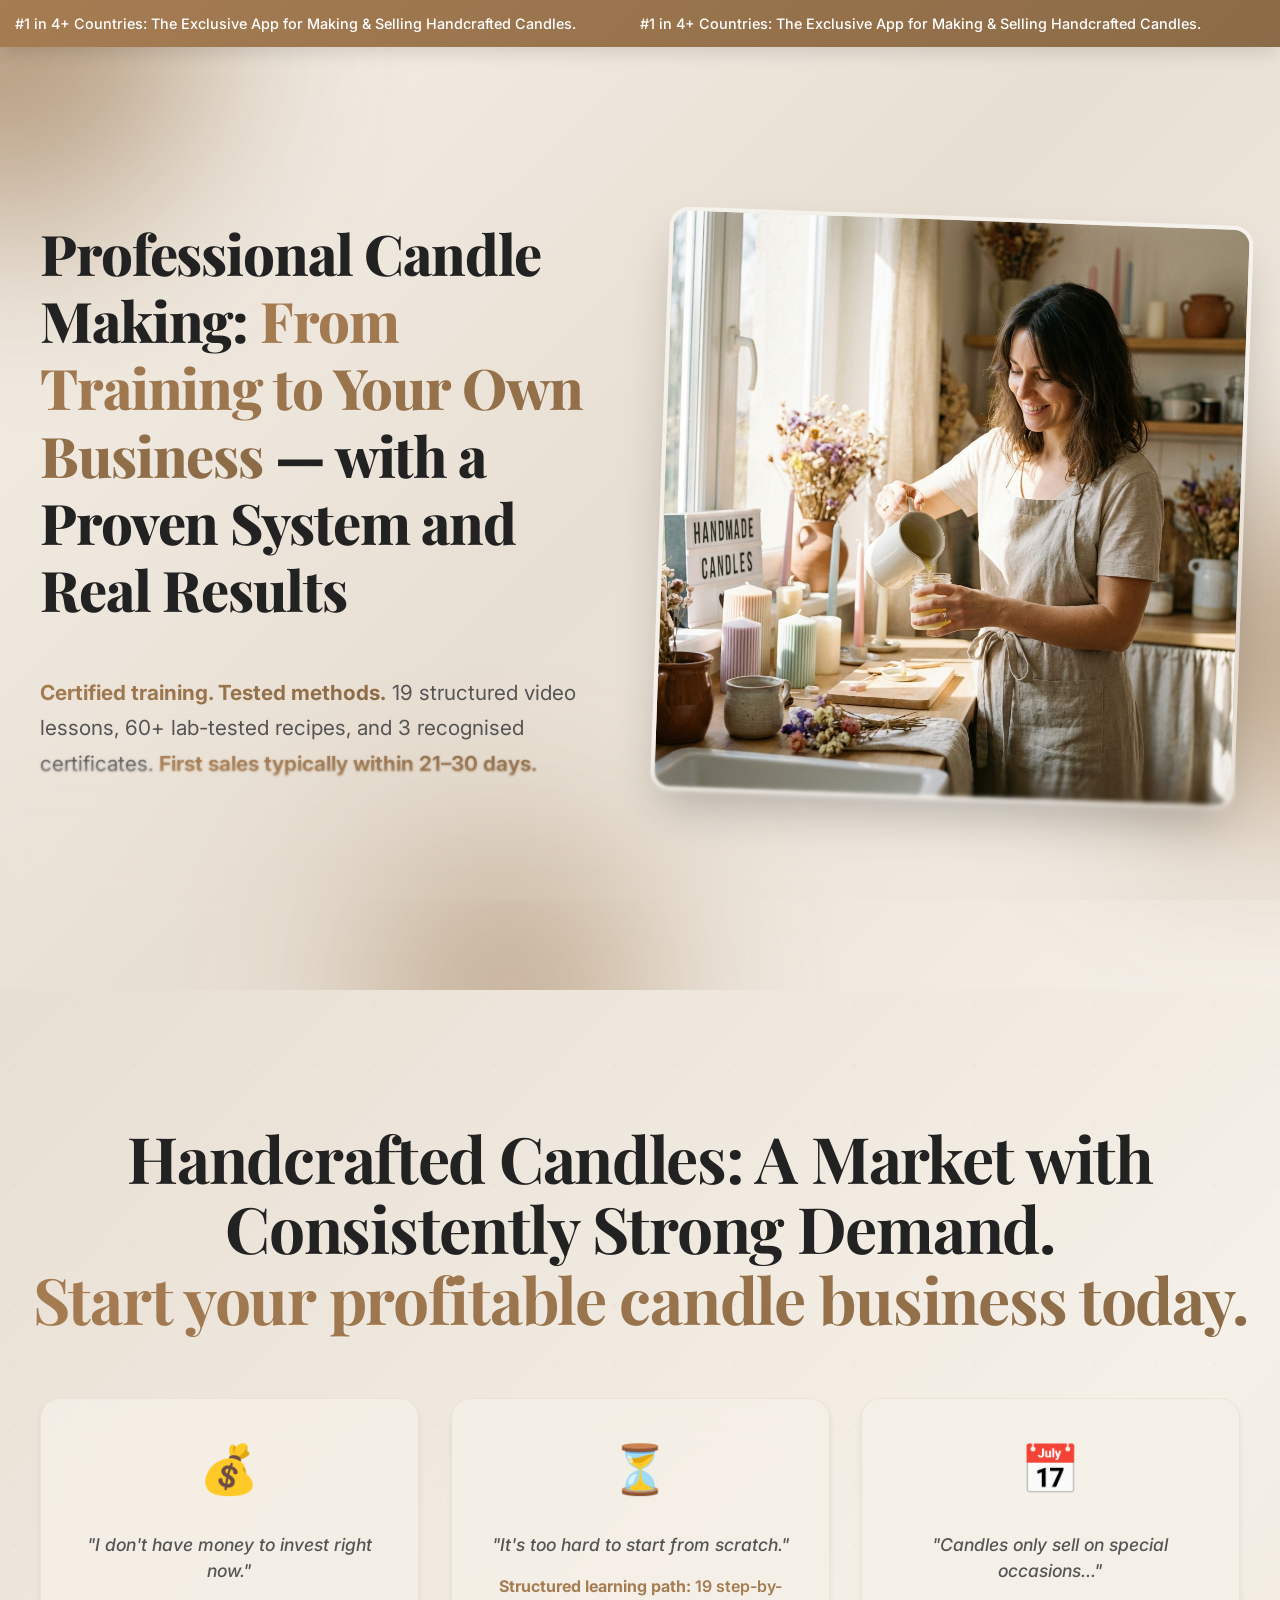
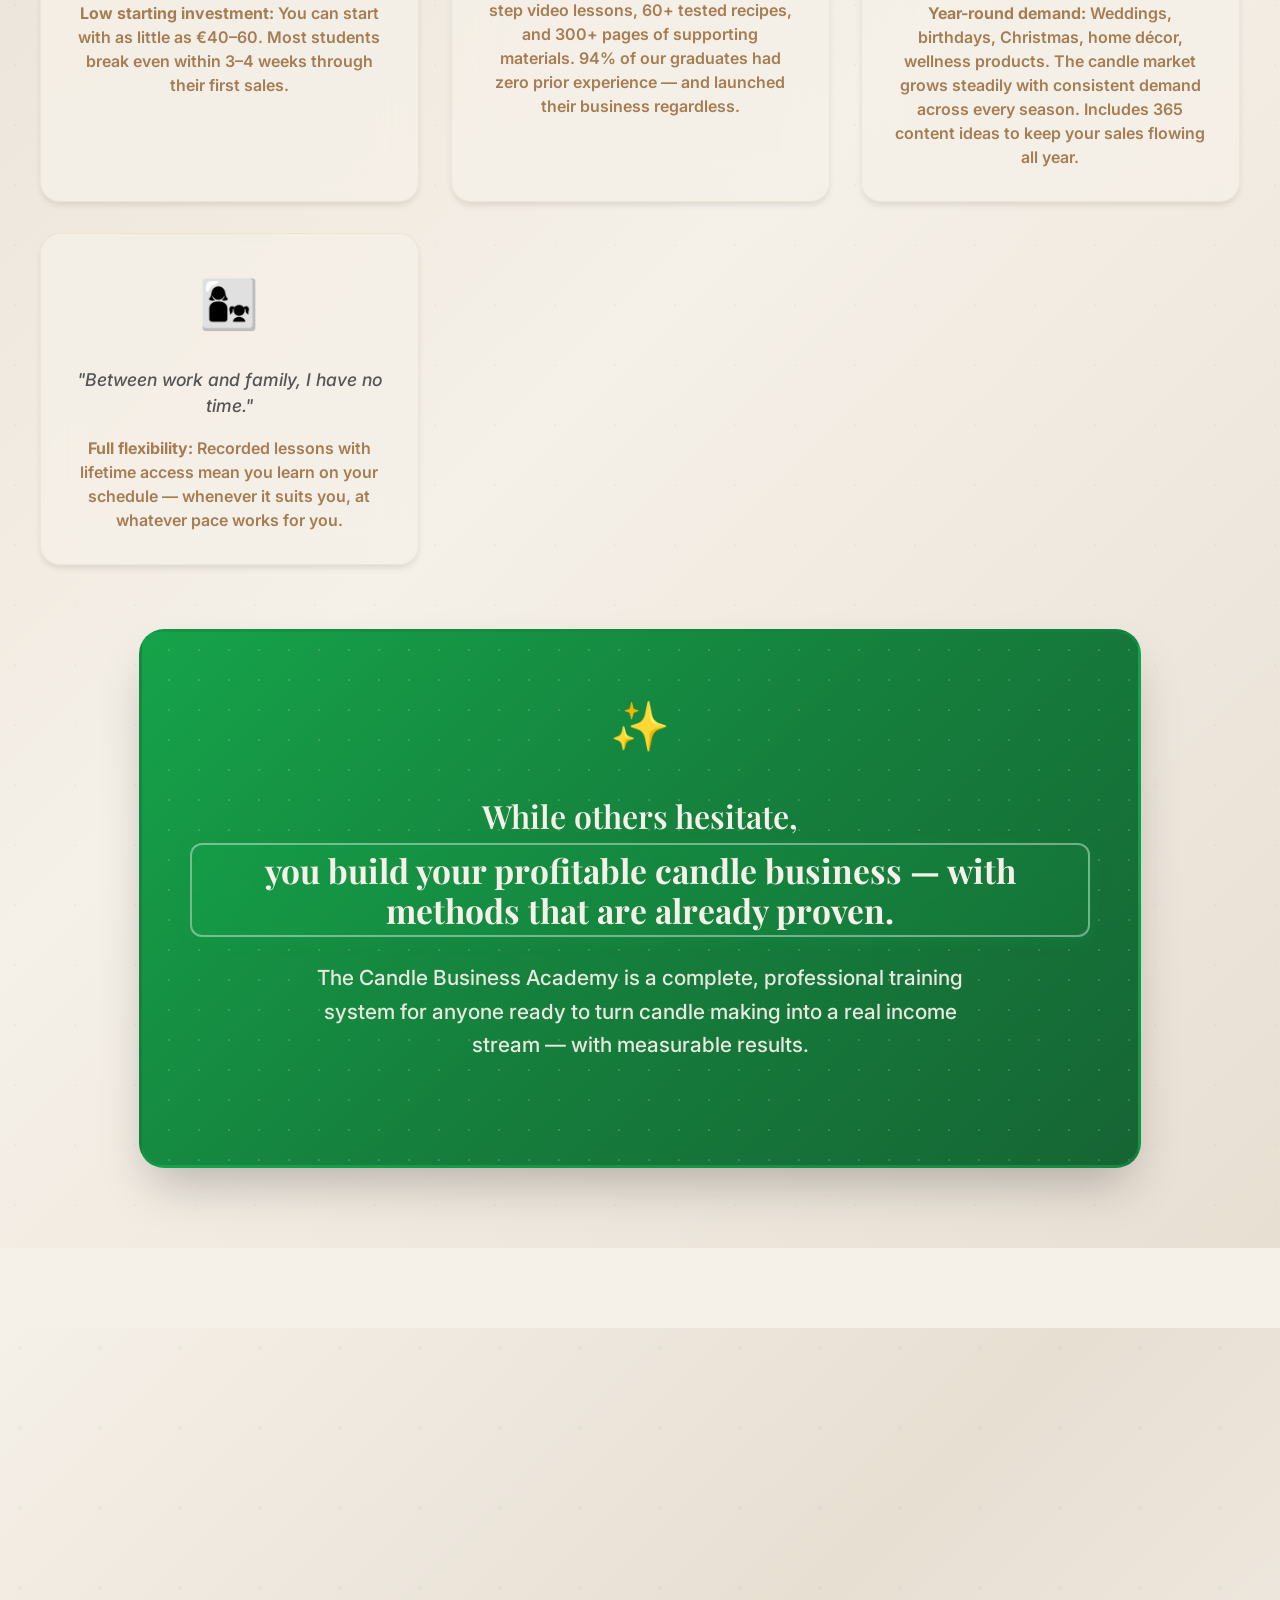
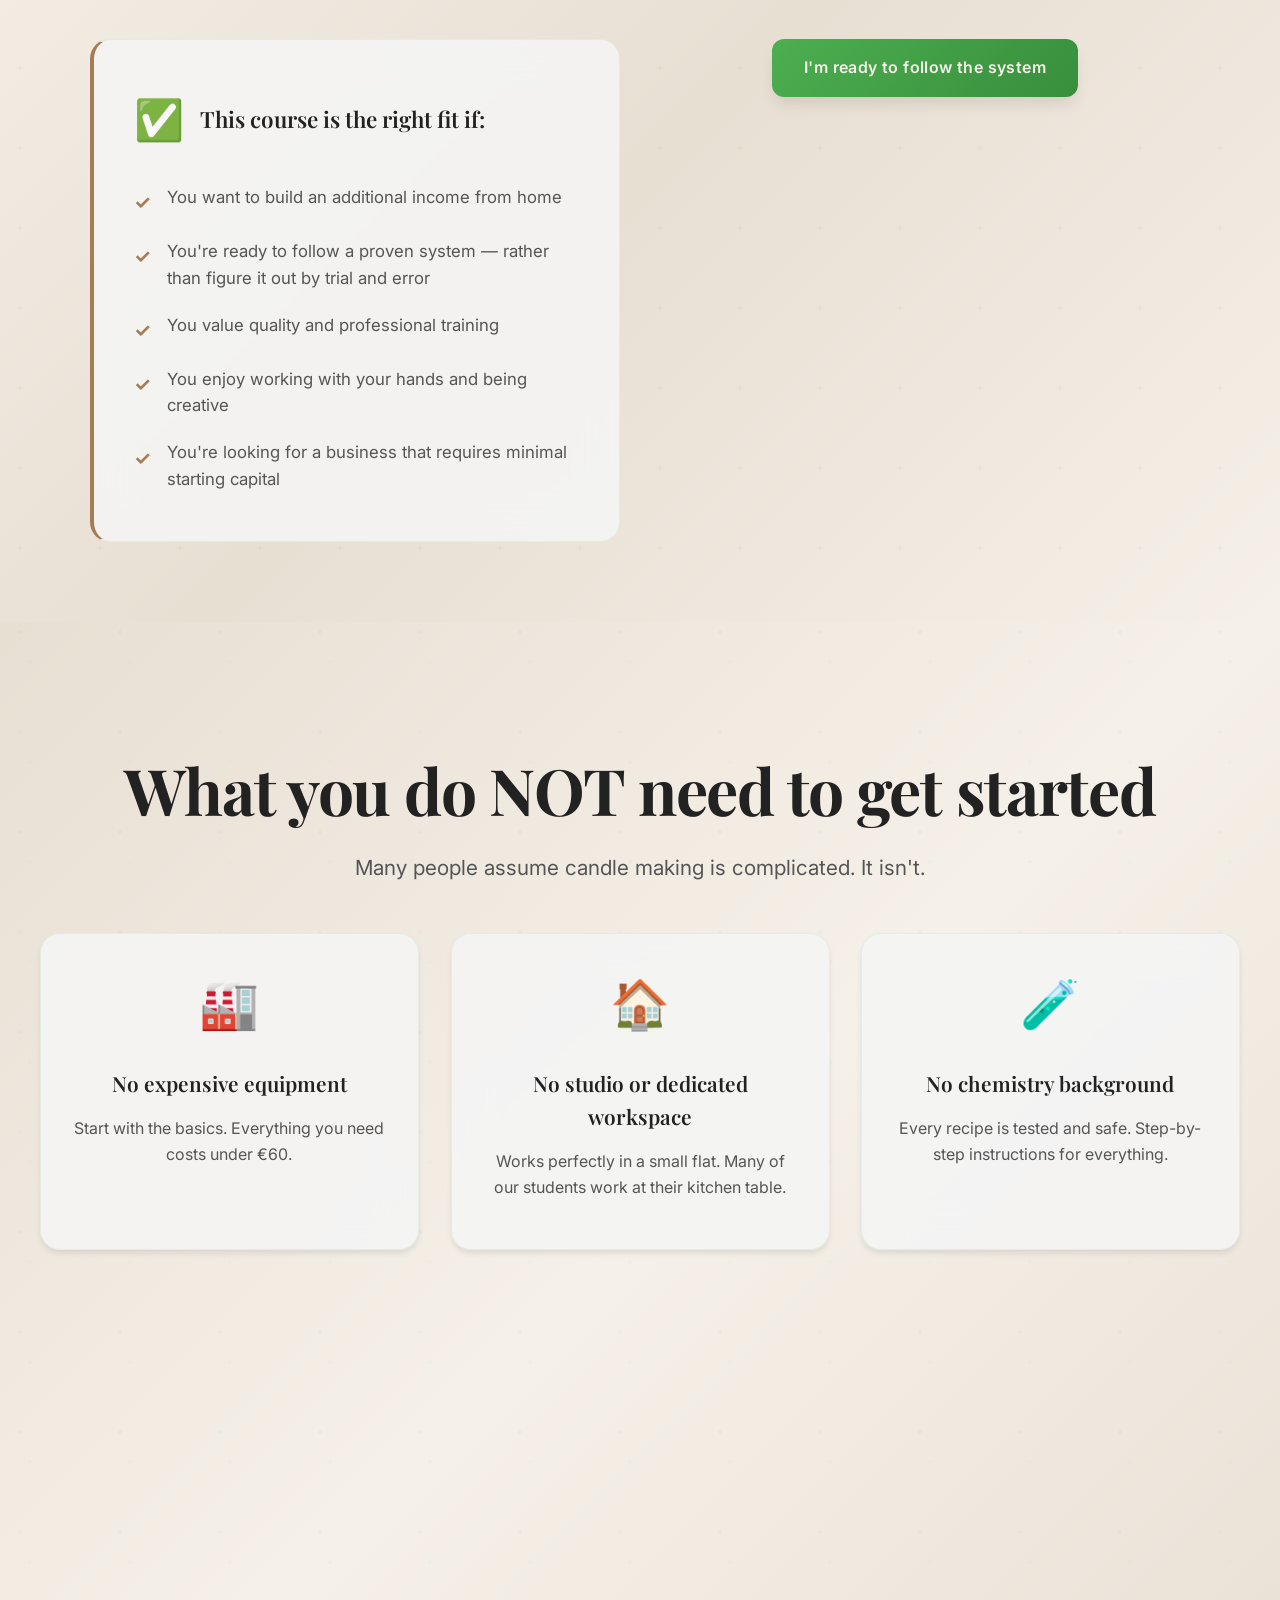
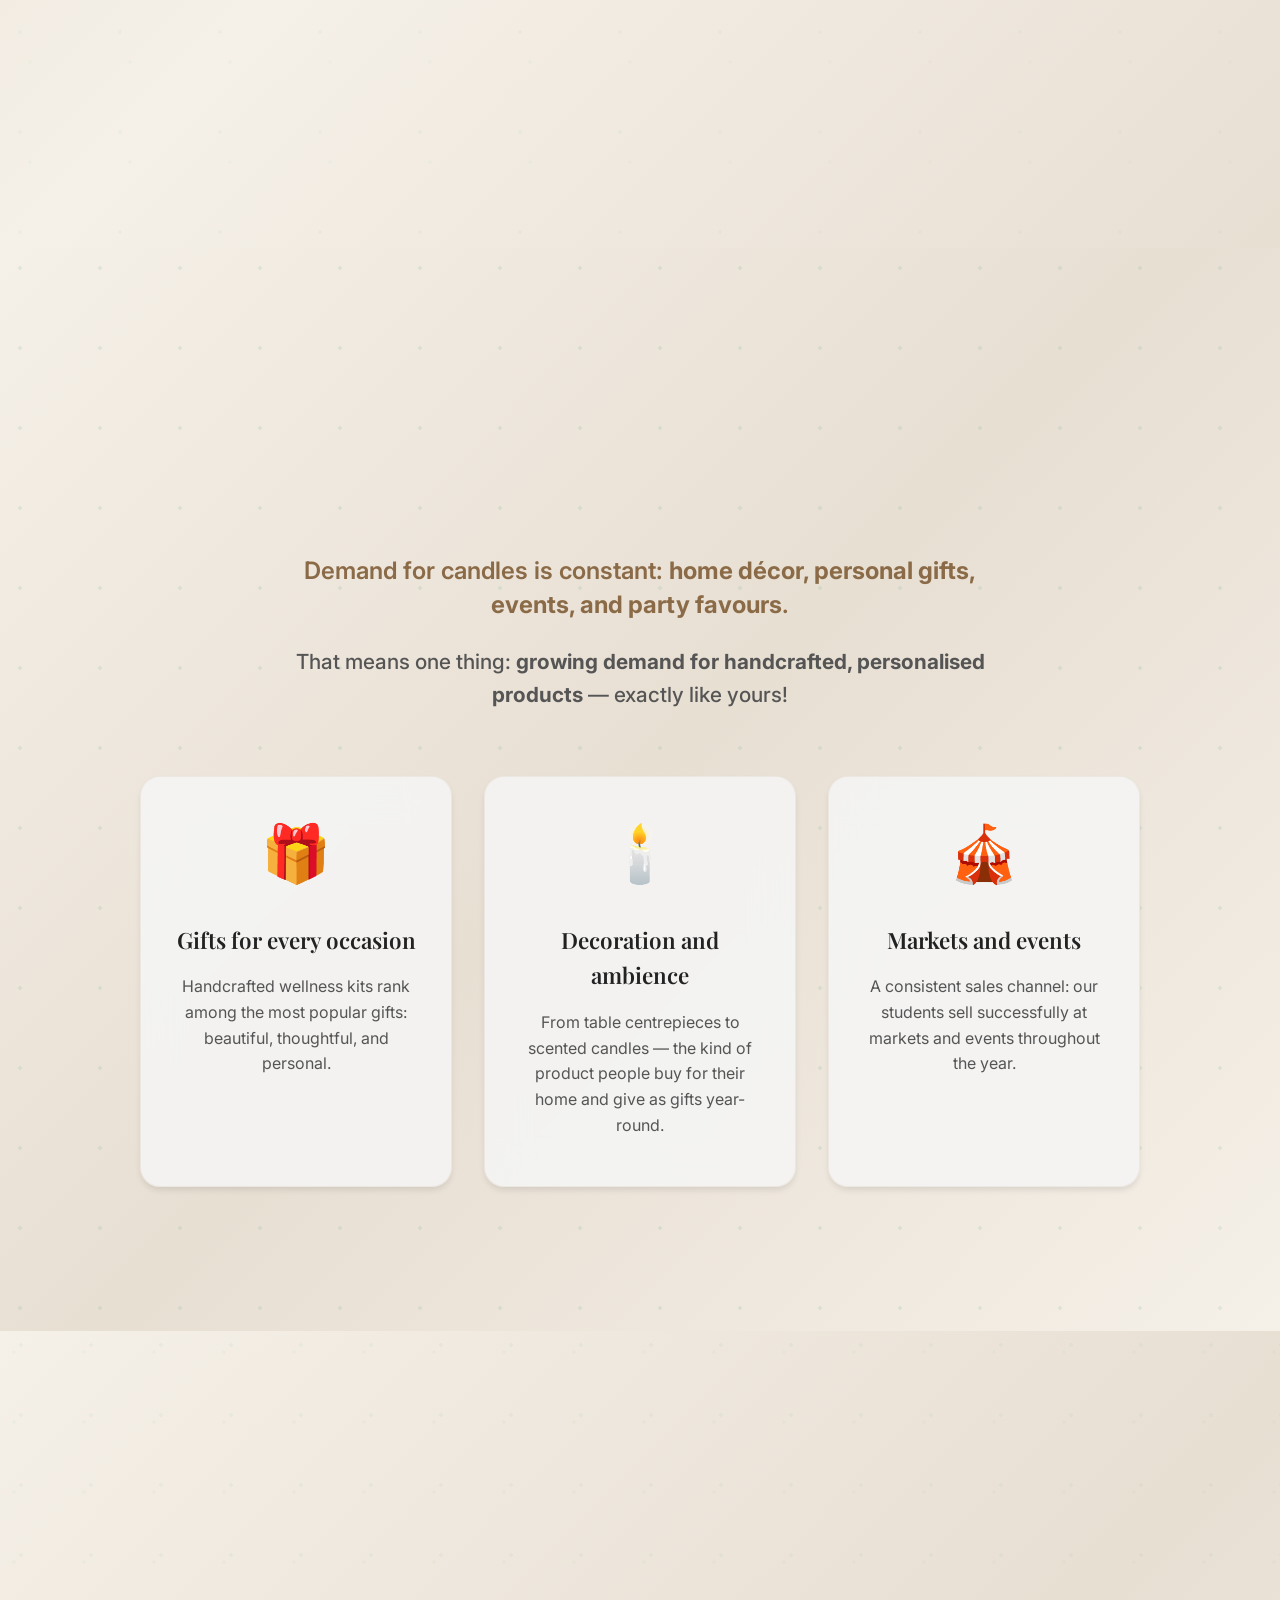
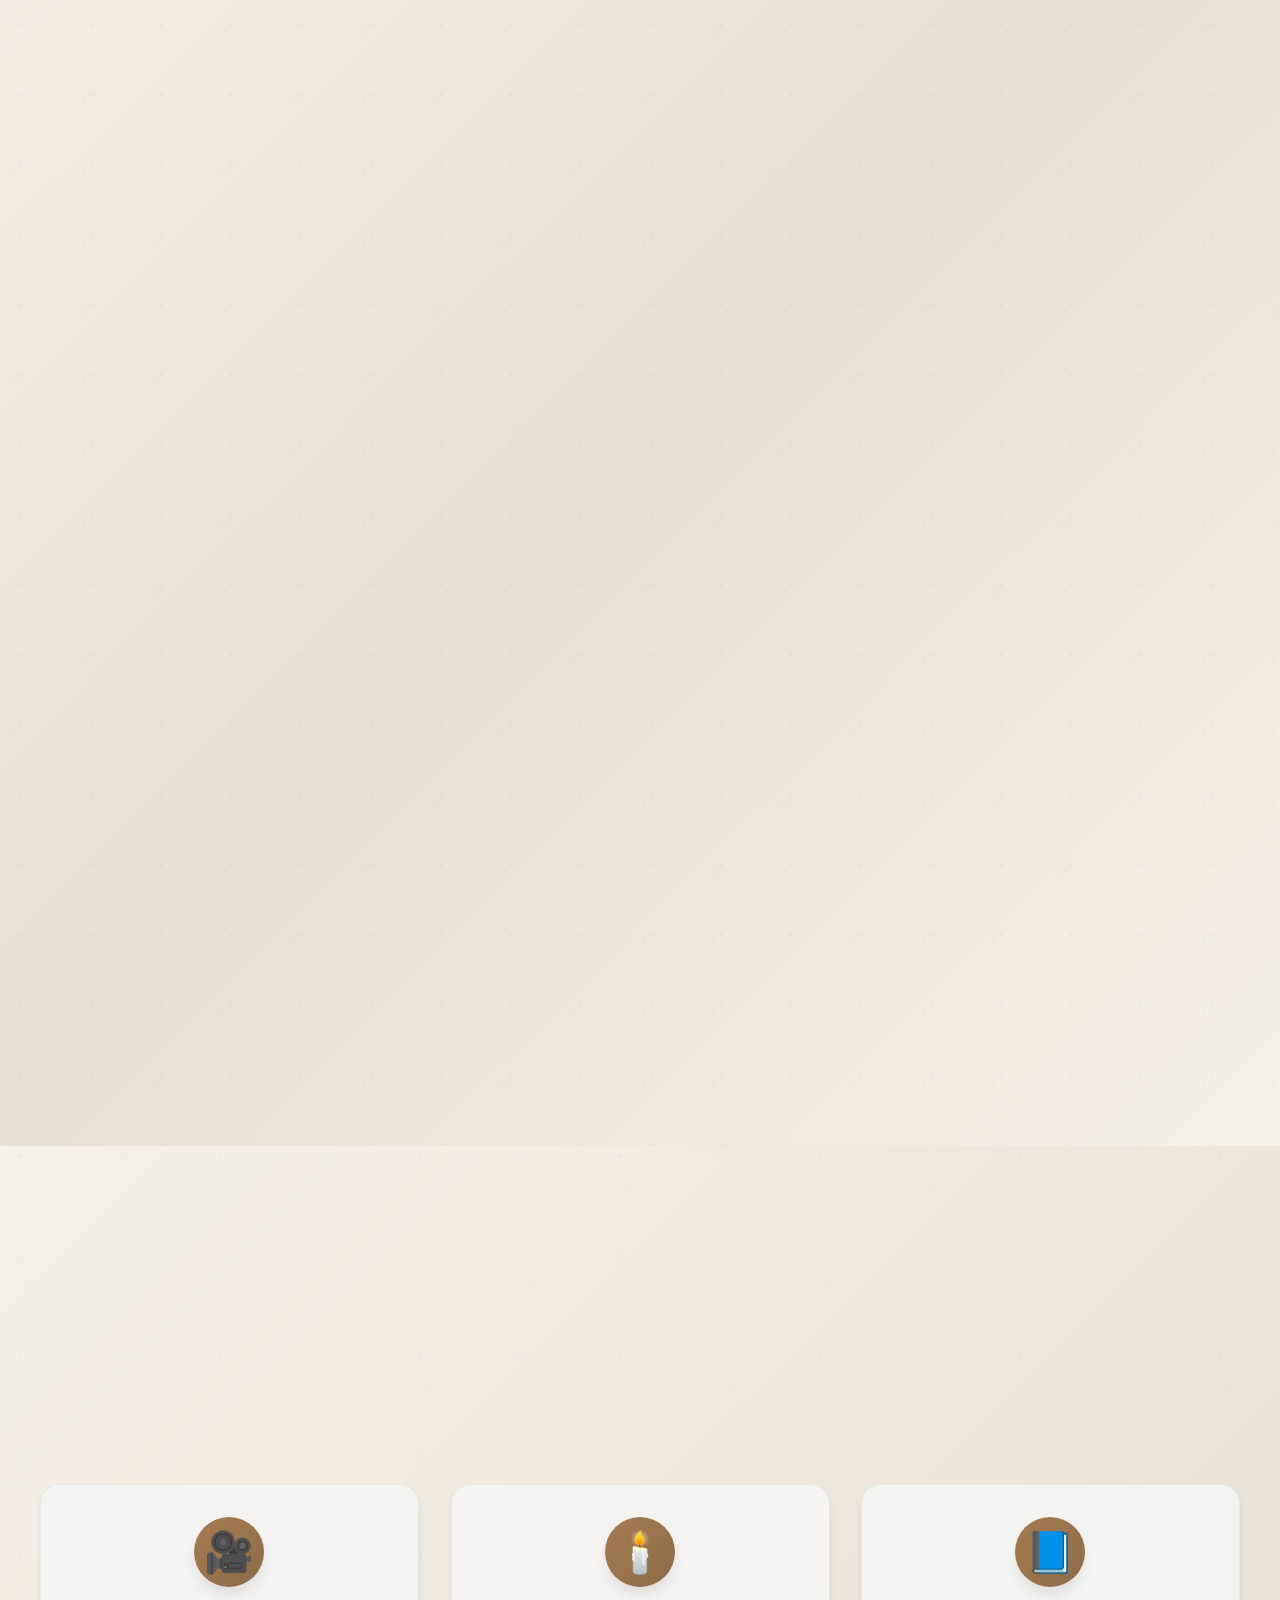
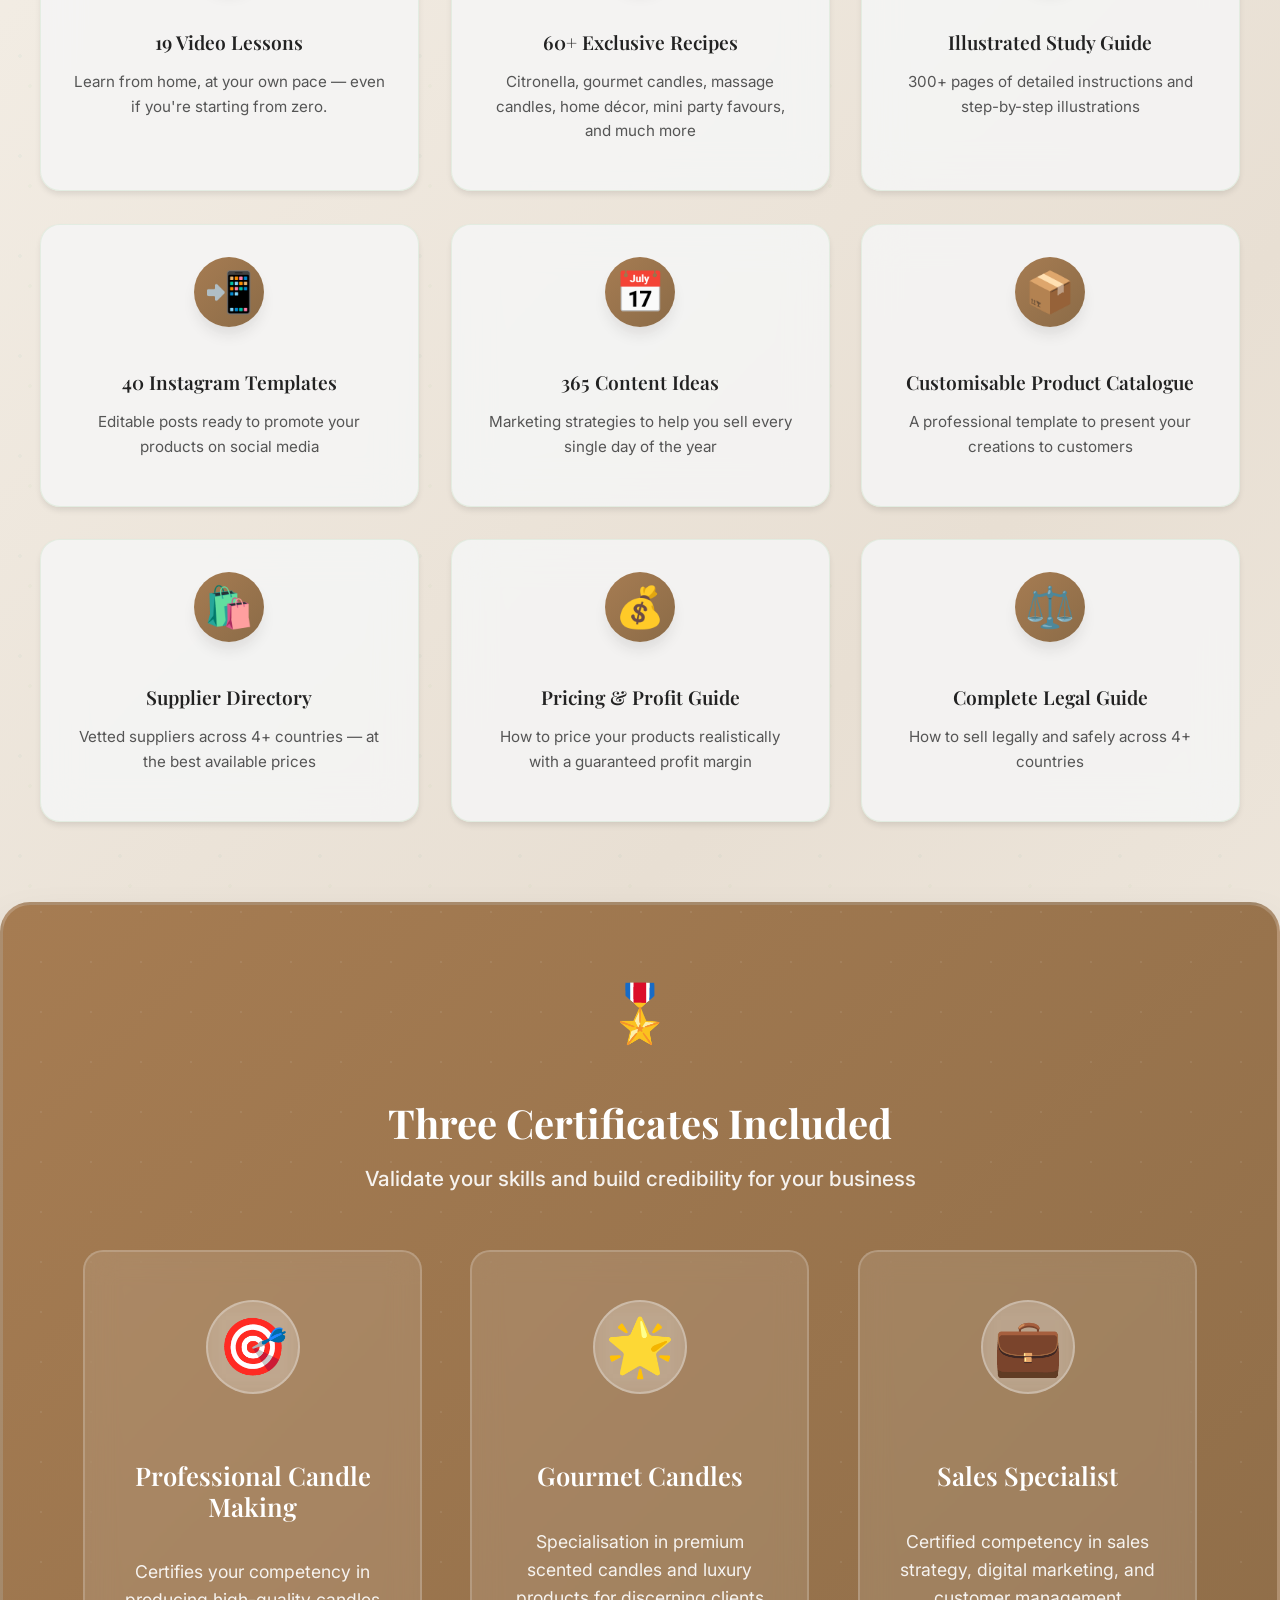
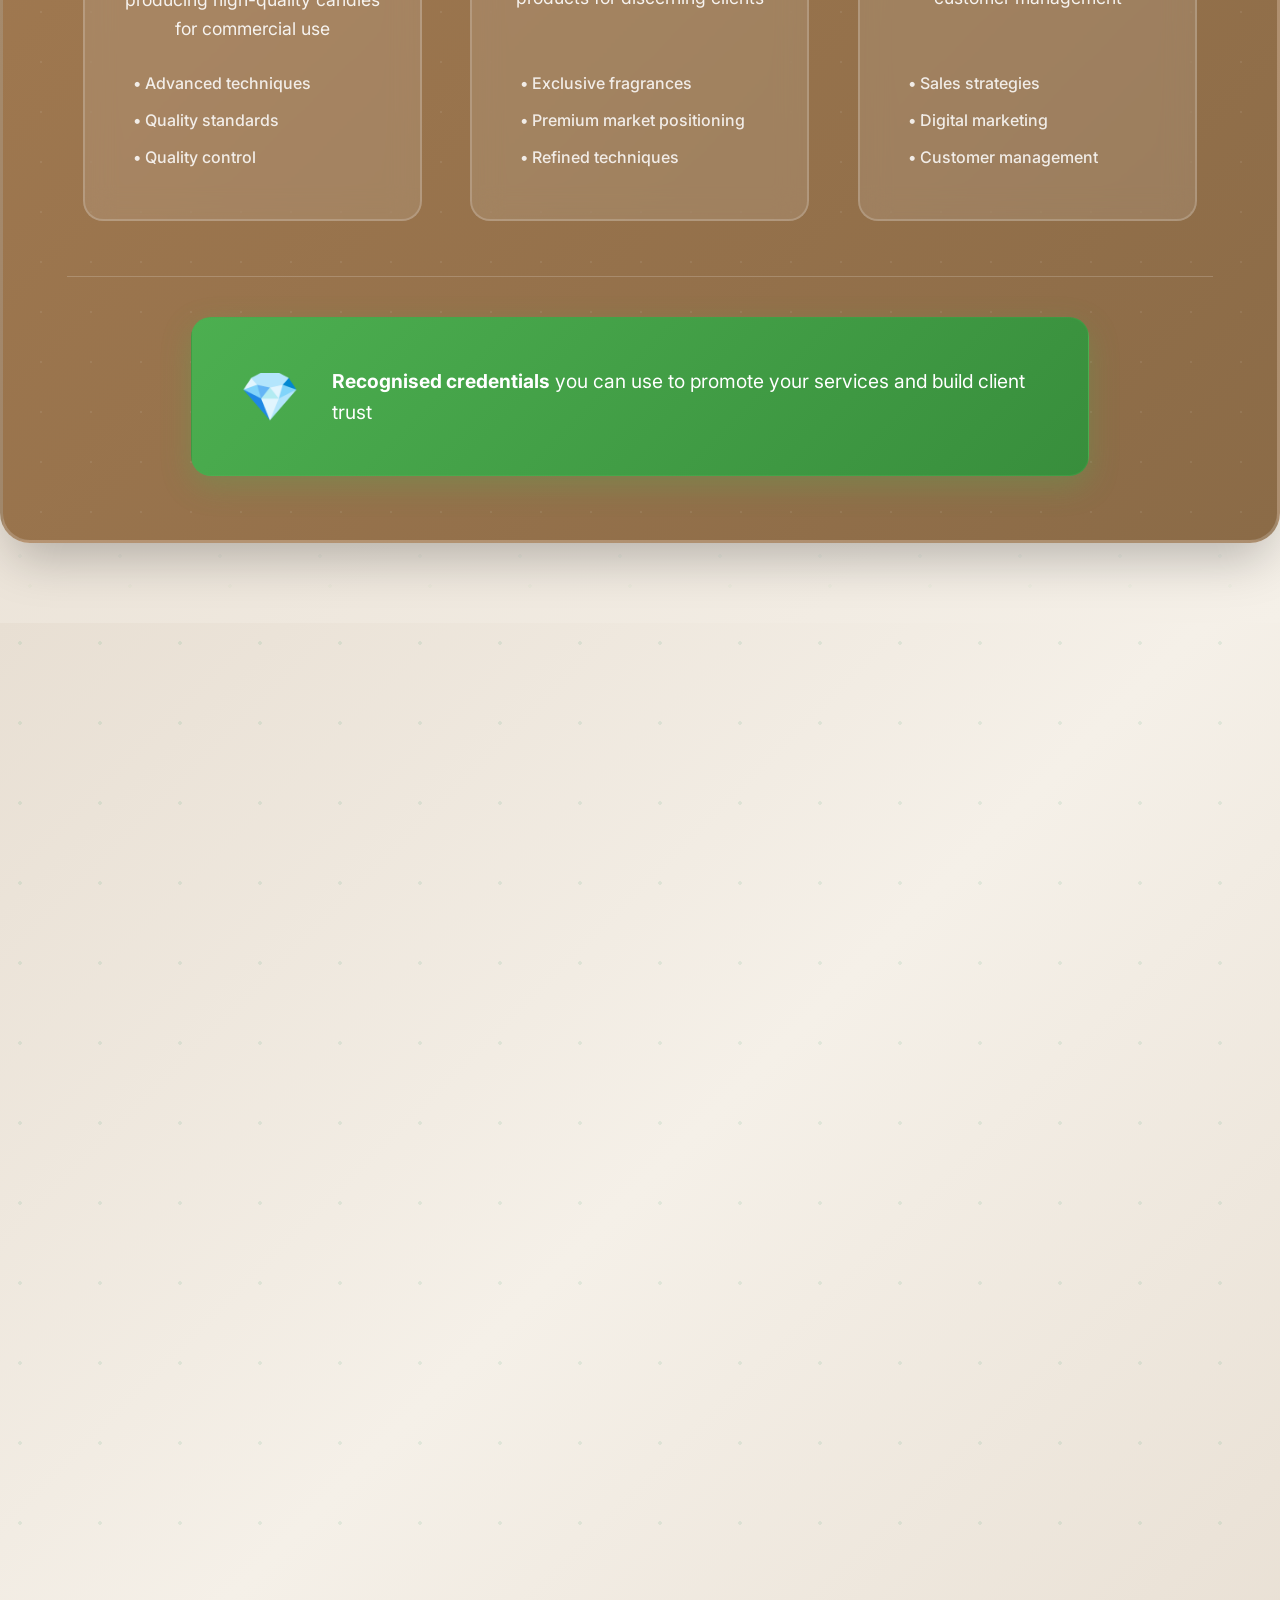
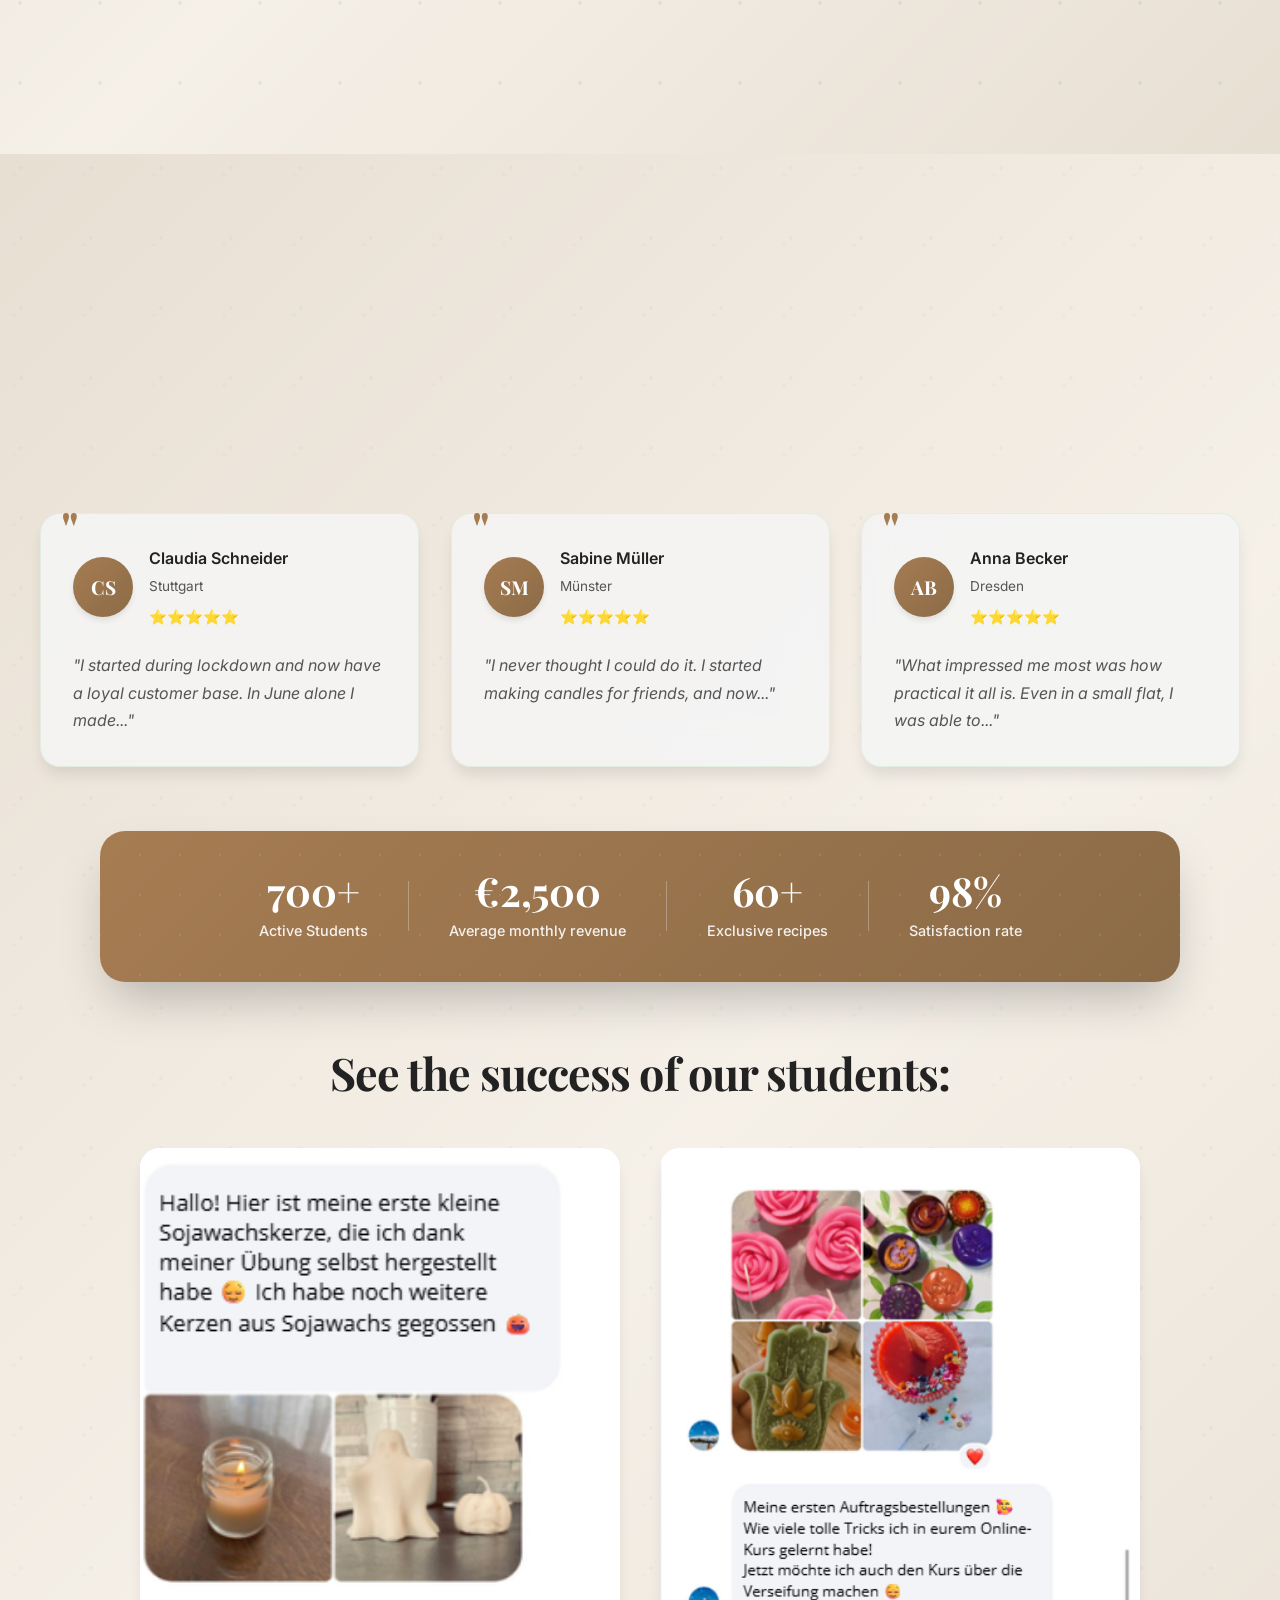
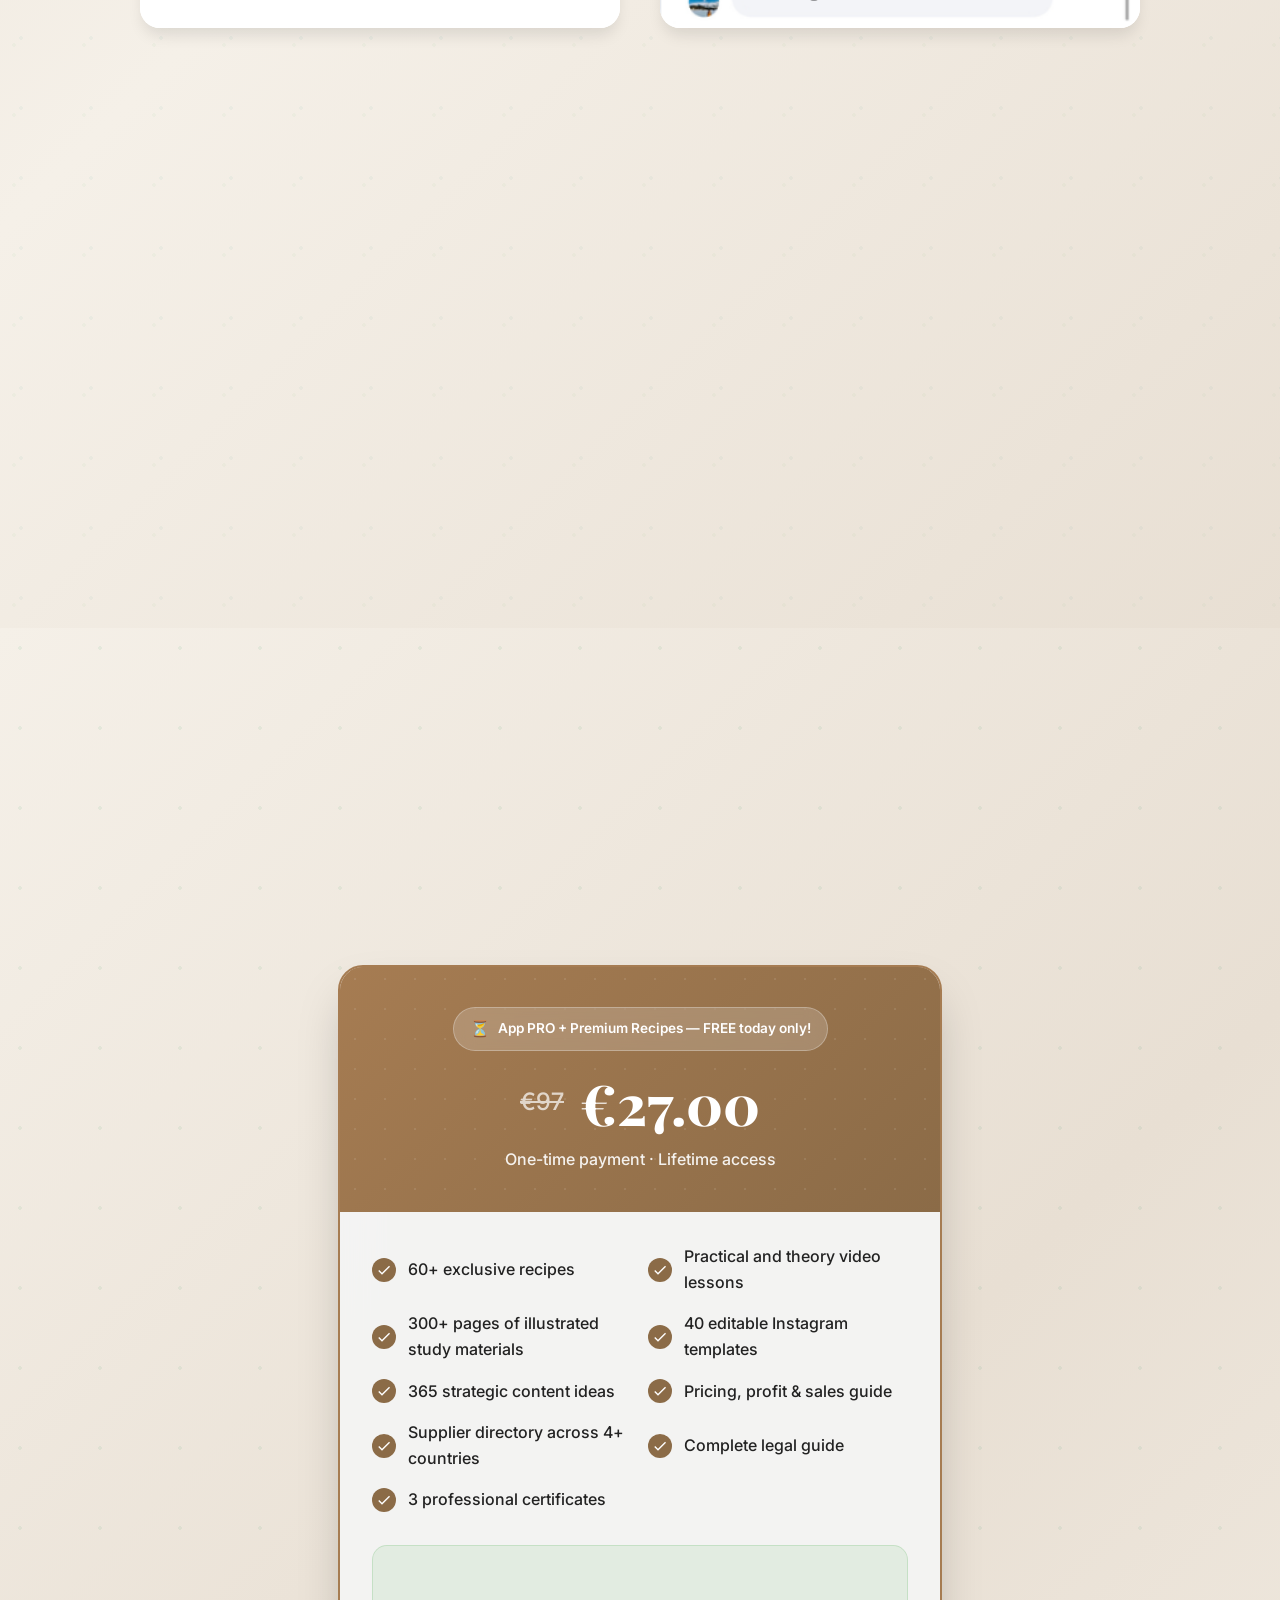
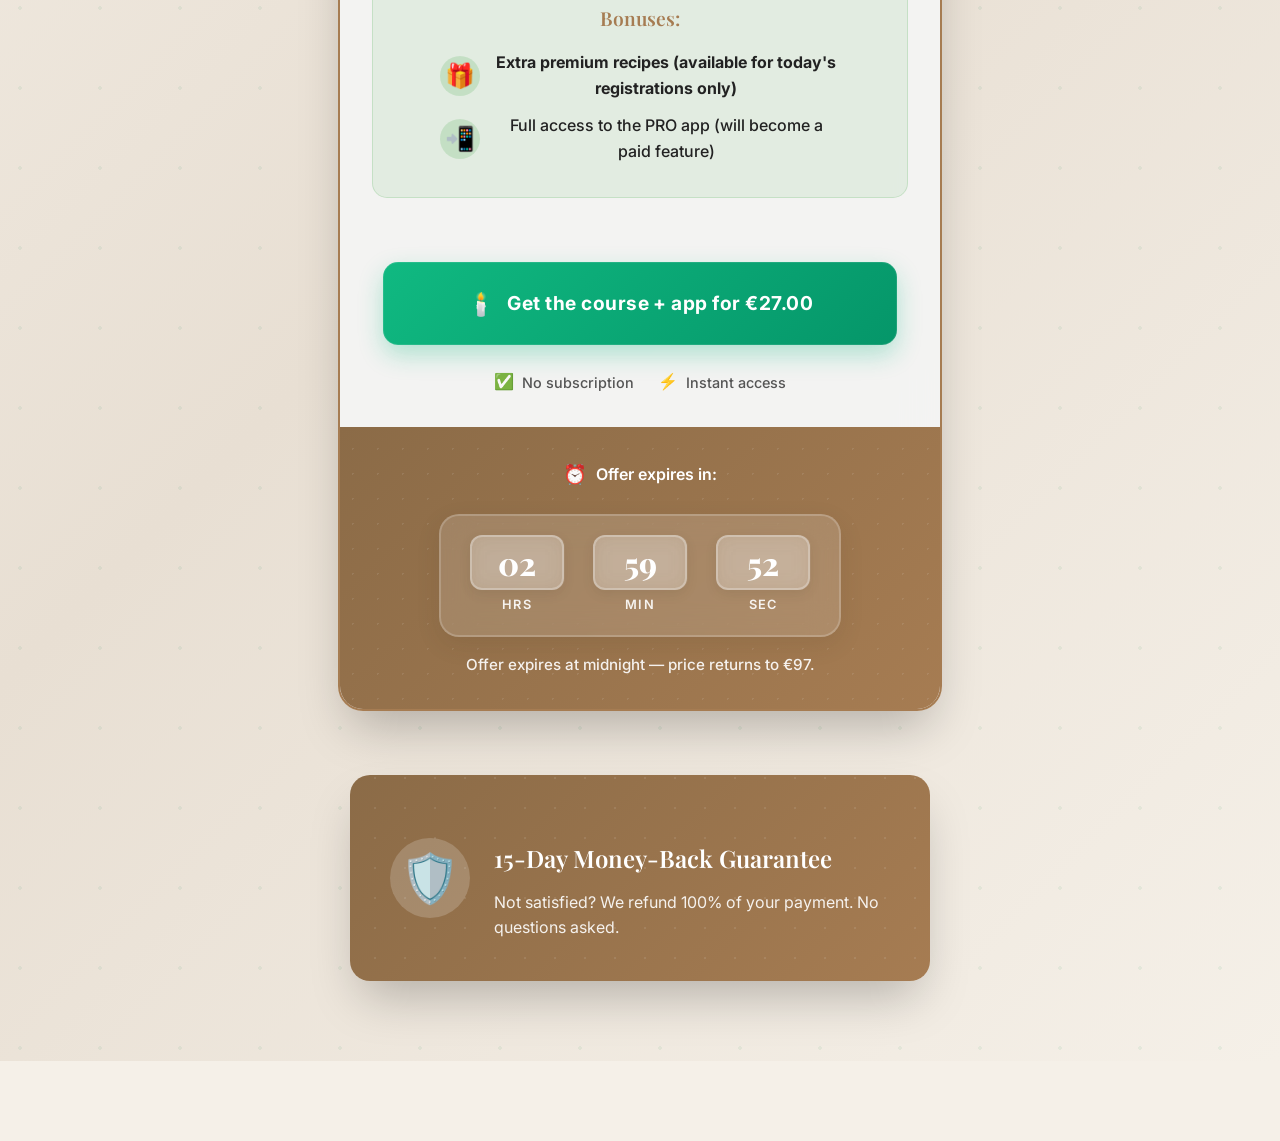
==== commit 9316d40b: "Fix student count and revenue figures across all pages - Replace 10,700 → 700 students (index.html x" ====
--- a/index.html
+++ b/index.html
@@ -557,7 +557,7 @@
                 </tr>
                 <tr data-astro-cid-comparison="">
                   <td data-astro-cid-comparison="">Alone when problems come up</td>
-                  <td class="highlight" data-astro-cid-comparison="">✓ Community of 10,700+ students</td>
+                  <td class="highlight" data-astro-cid-comparison="">✓ Community of 700+ students</td>
                 </tr></tbody>
             </table>
           </div>
@@ -574,10 +574,10 @@
         <div class="container" data-astro-cid-bcts4zk3="">
           <div class="section-header" data-astro-cid-bcts4zk3="">
             <h2 class="section-title" data-astro-cid-bcts4zk3="">
-              Over <span class="gradient-text" data-astro-cid-bcts4zk3="">10,700 students</span>
+              Over <span class="gradient-text" data-astro-cid-bcts4zk3="">700 students</span>
             </h2>
             <p class="section-subtitle" data-astro-cid-bcts4zk3="">
-              From zero experience to first sale — and then up to €1,800 per month.
+              From zero experience to first sale — and then up to €2,500 per month.
             </p>
           </div>
           <div class="testimonials-grid" data-astro-cid-bcts4zk3="">
@@ -636,12 +636,12 @@
           <div class="stats-section" data-astro-cid-bcts4zk3="">
             <div class="stats-container" data-astro-cid-bcts4zk3="">
               <div class="stat-item" data-astro-cid-bcts4zk3="">
-                <div class="stat-number" data-astro-cid-bcts4zk3="">10,700+</div>
+                <div class="stat-number" data-astro-cid-bcts4zk3="">700+</div>
                 <div class="stat-label" data-astro-cid-bcts4zk3="">Active Students</div>
               </div>
               <div class="stat-divider" data-astro-cid-bcts4zk3=""></div>
               <div class="stat-item" data-astro-cid-bcts4zk3="">
-                <div class="stat-number" data-astro-cid-bcts4zk3="">€1,800</div>
+                <div class="stat-number" data-astro-cid-bcts4zk3="">€2,500</div>
                 <div class="stat-label" data-astro-cid-bcts4zk3="">Average monthly revenue</div>
               </div>
               <div class="stat-divider" data-astro-cid-bcts4zk3=""></div>
